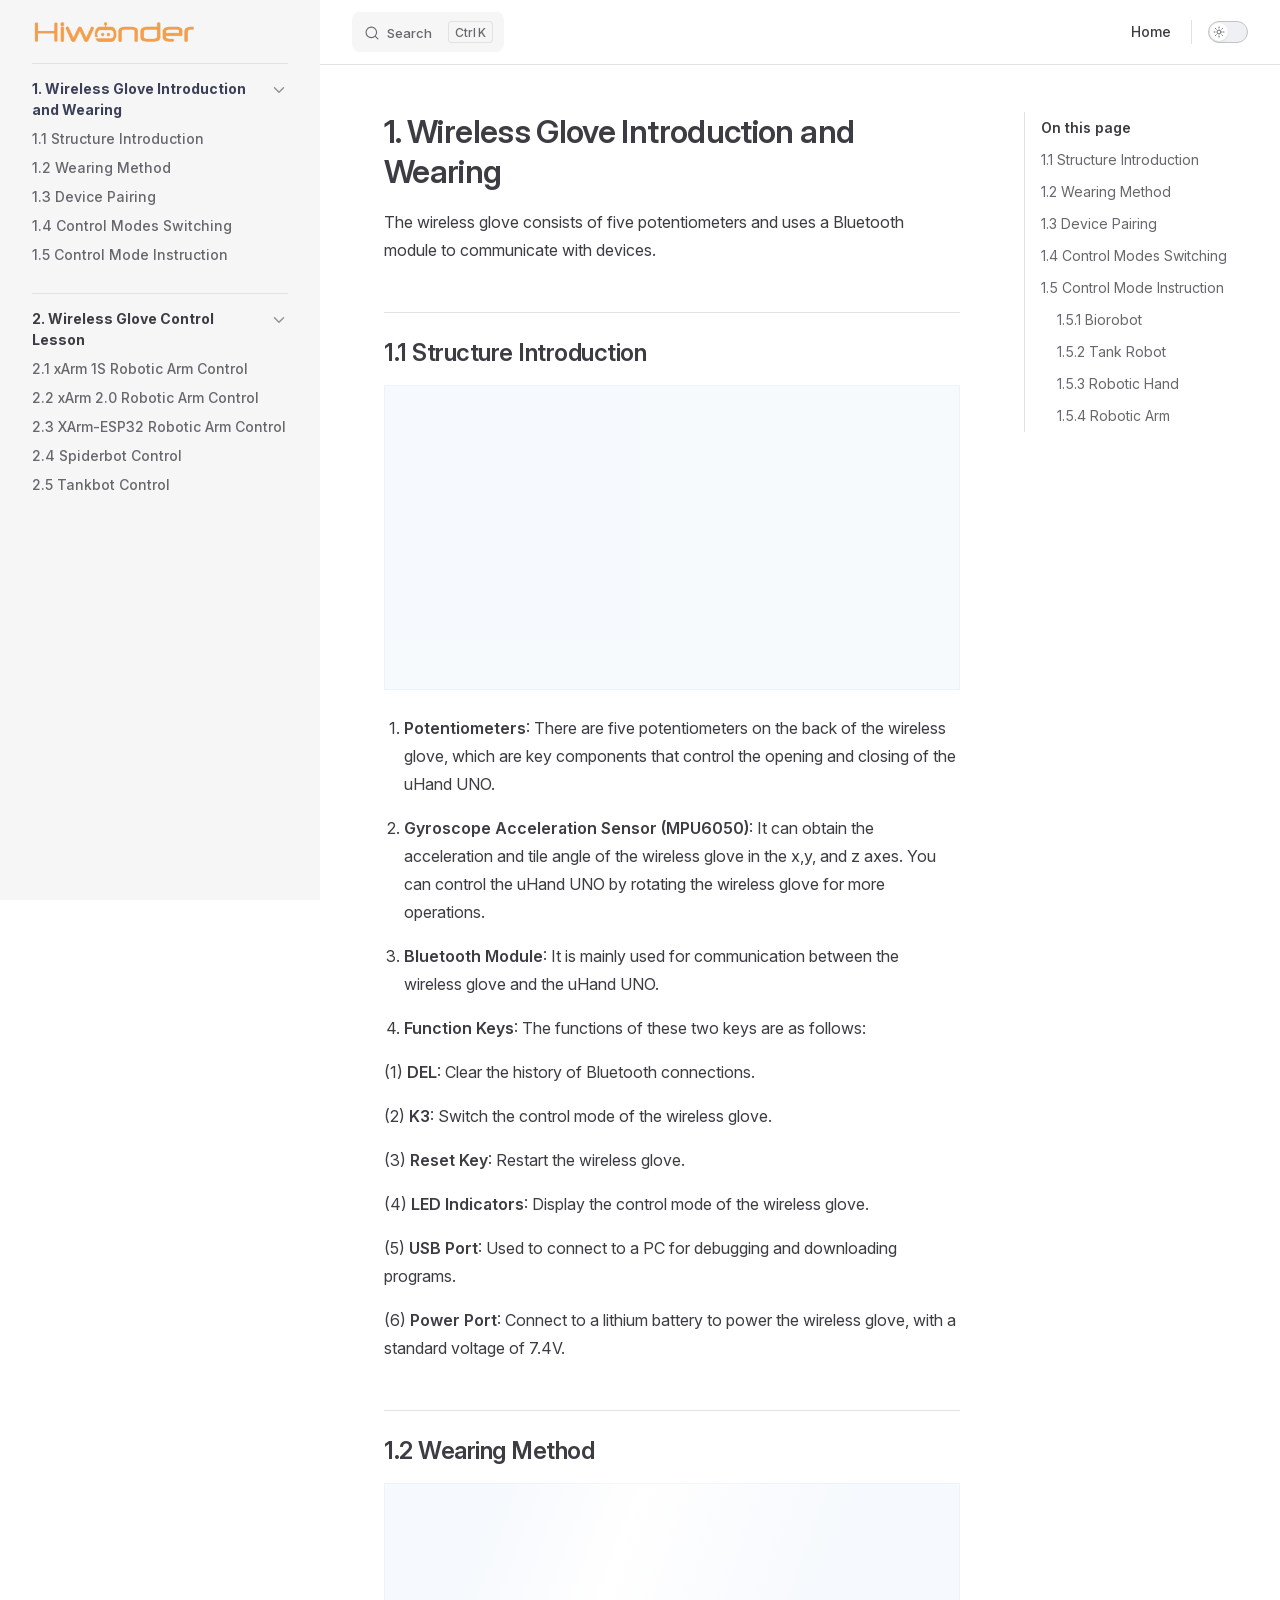
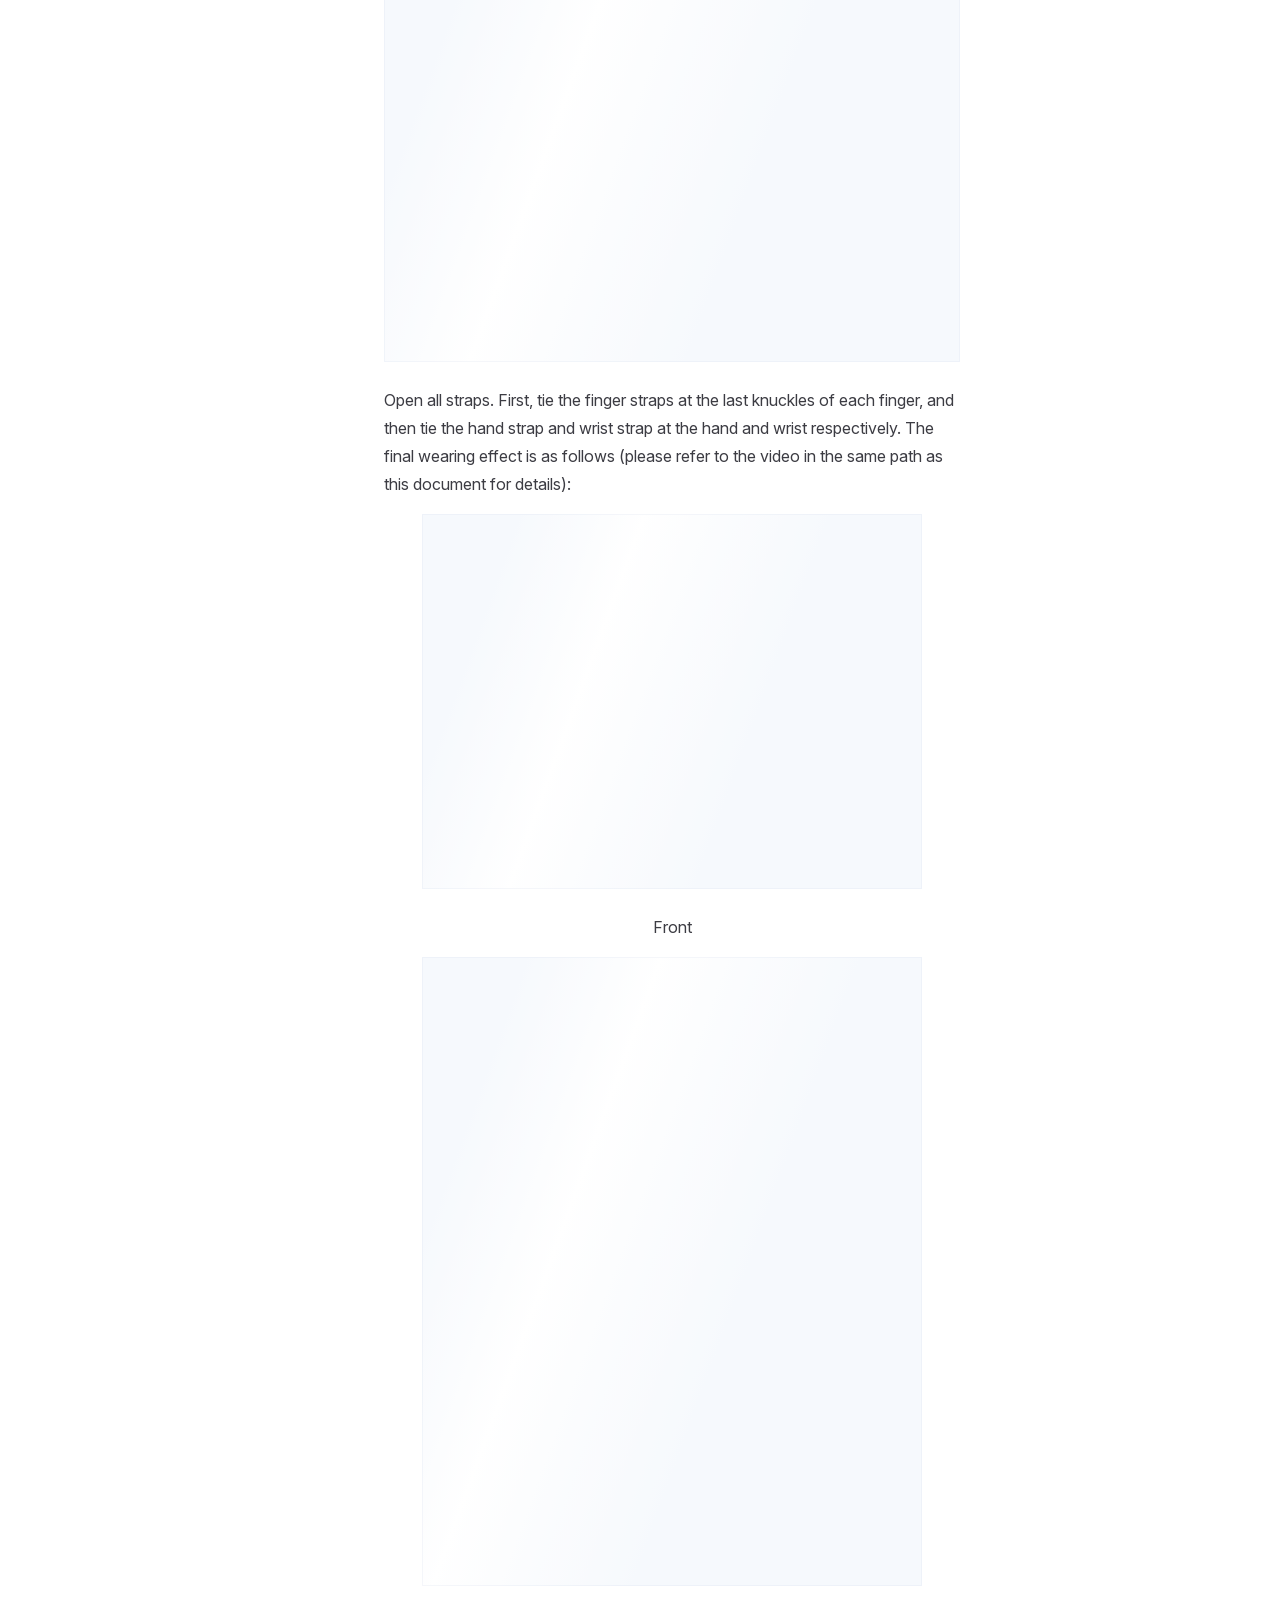
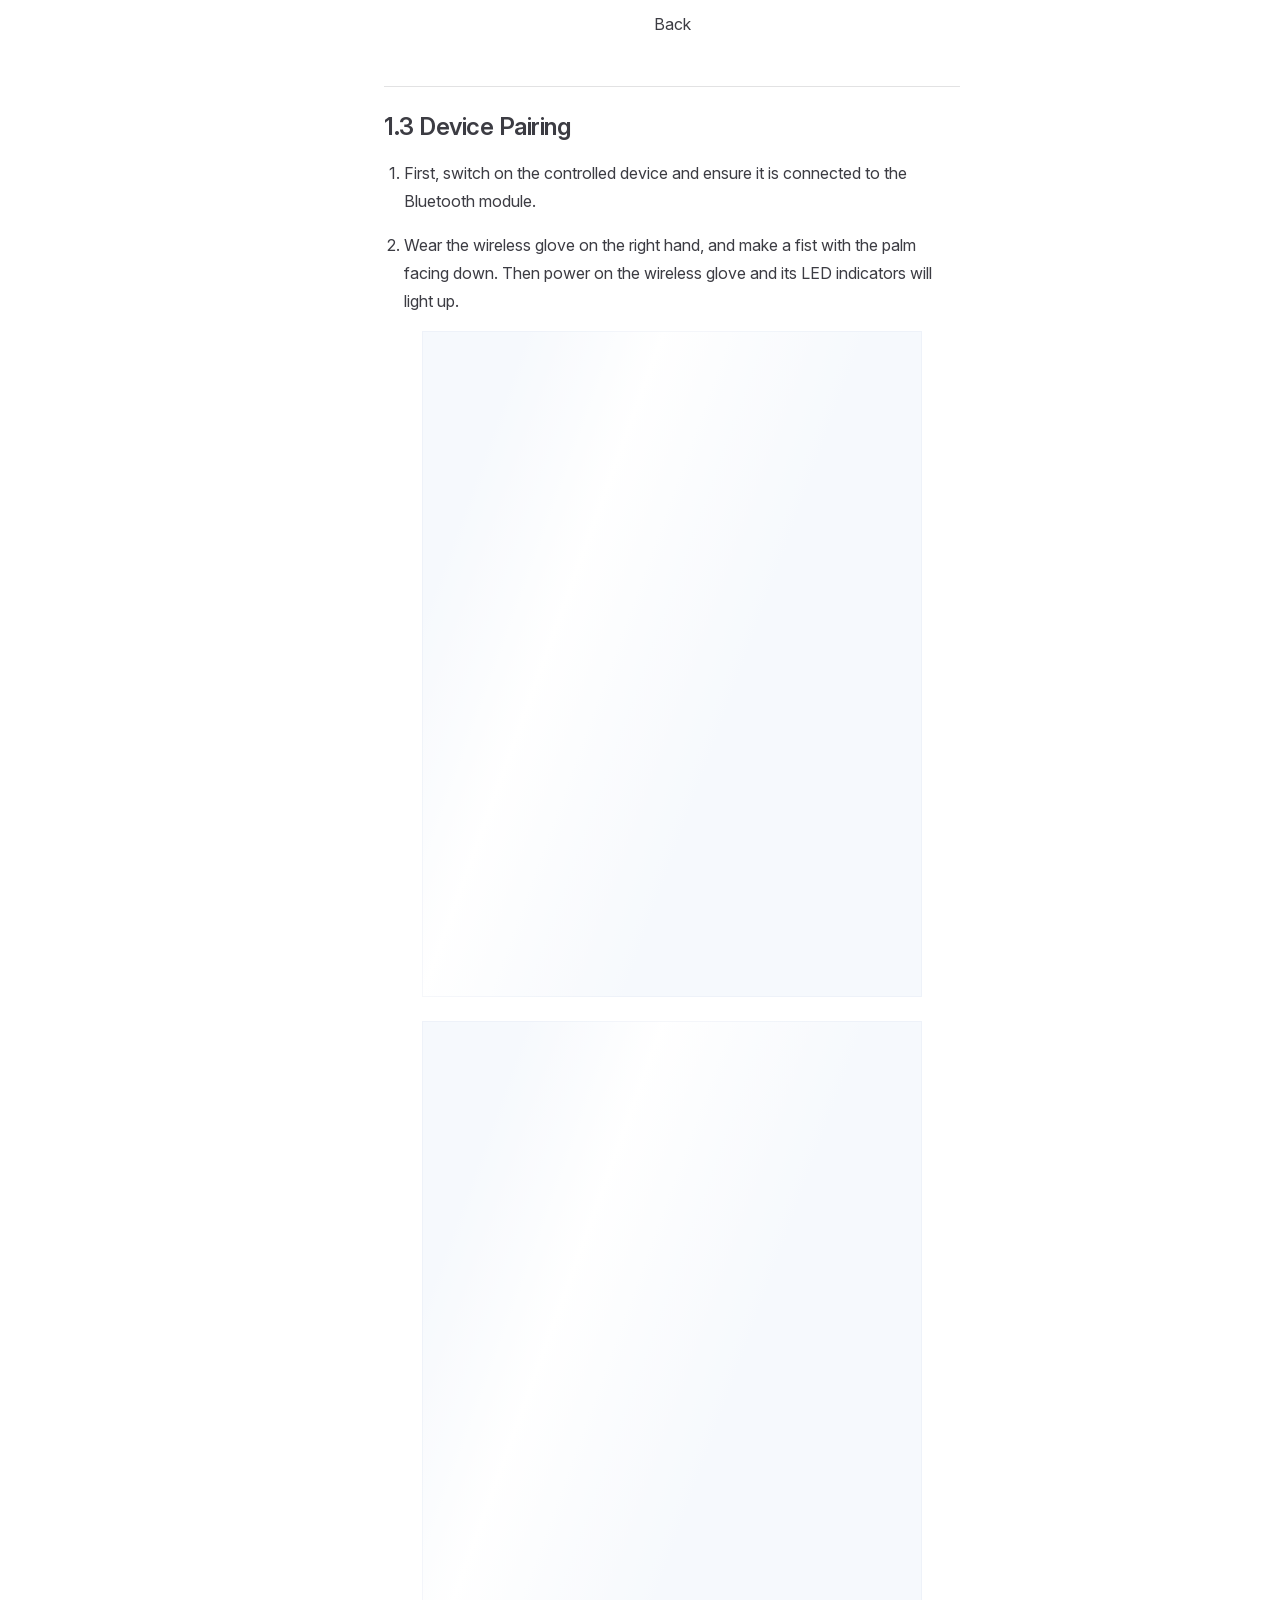
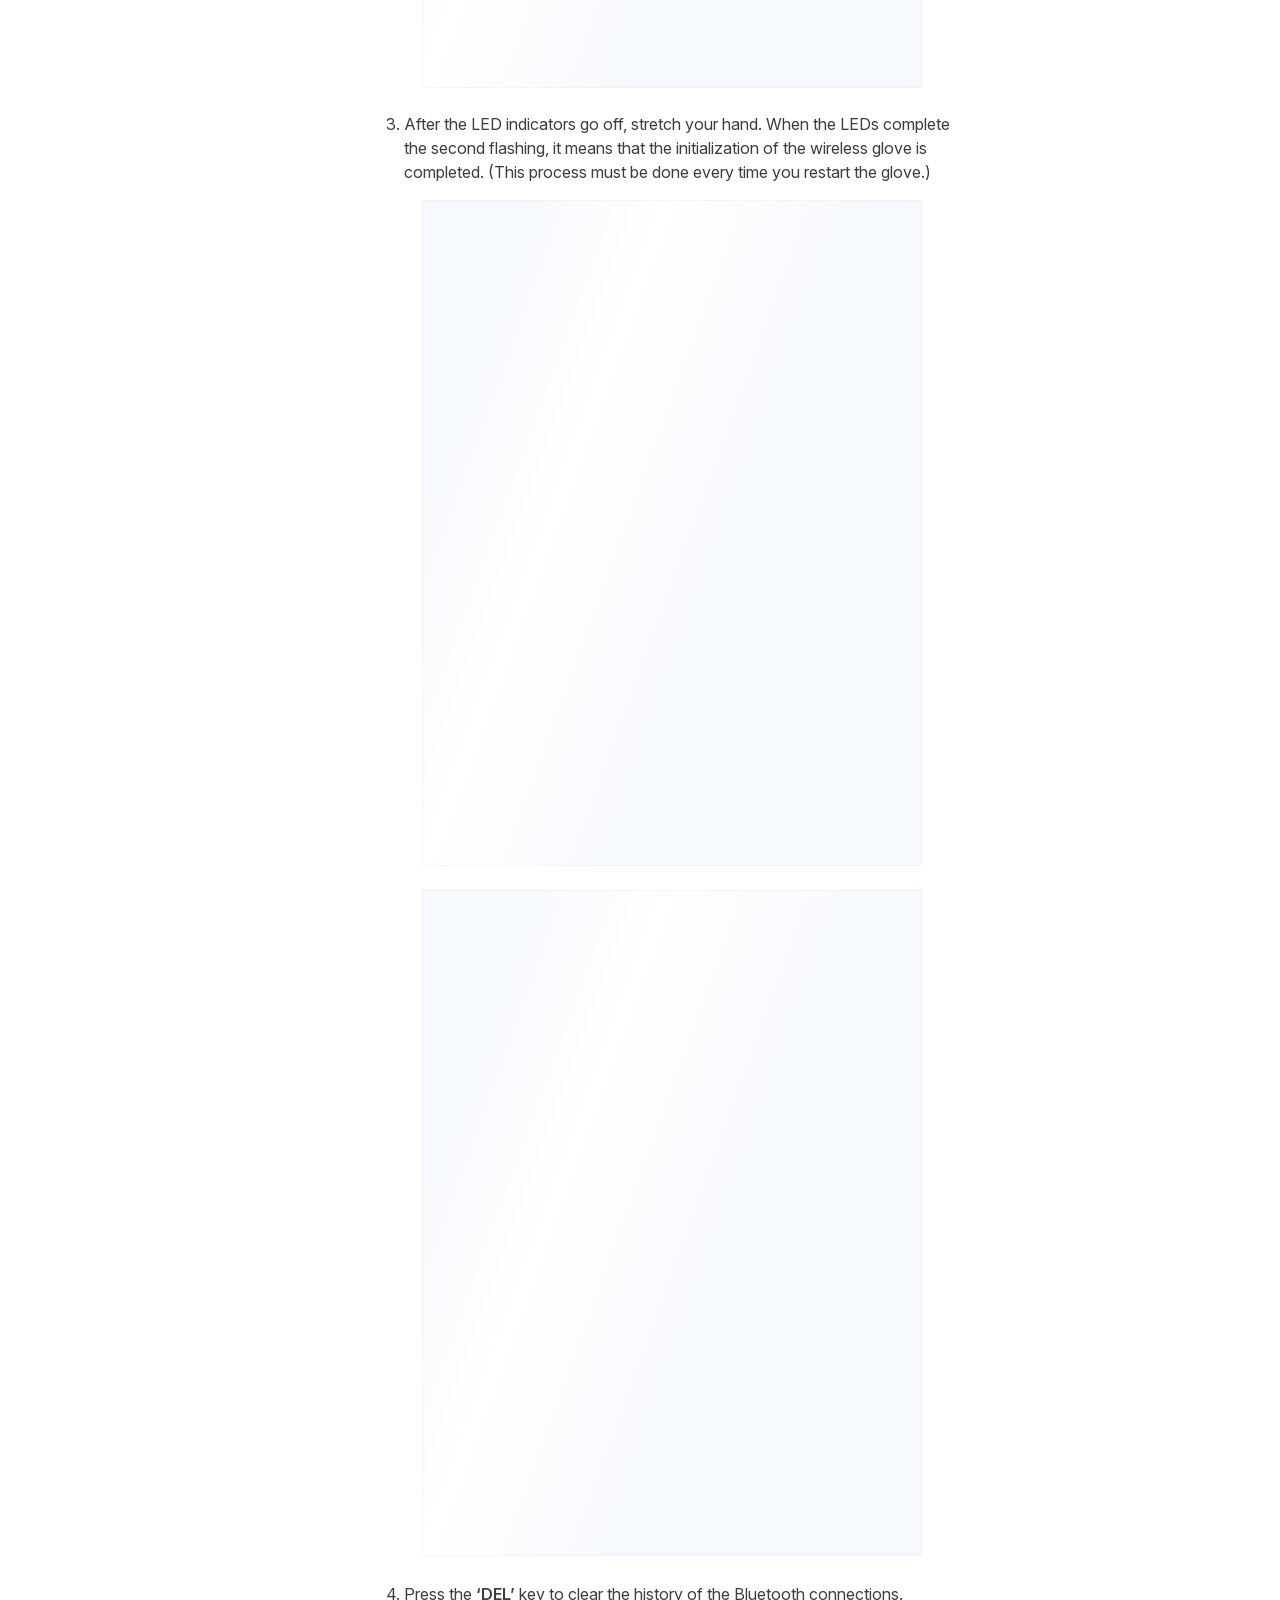
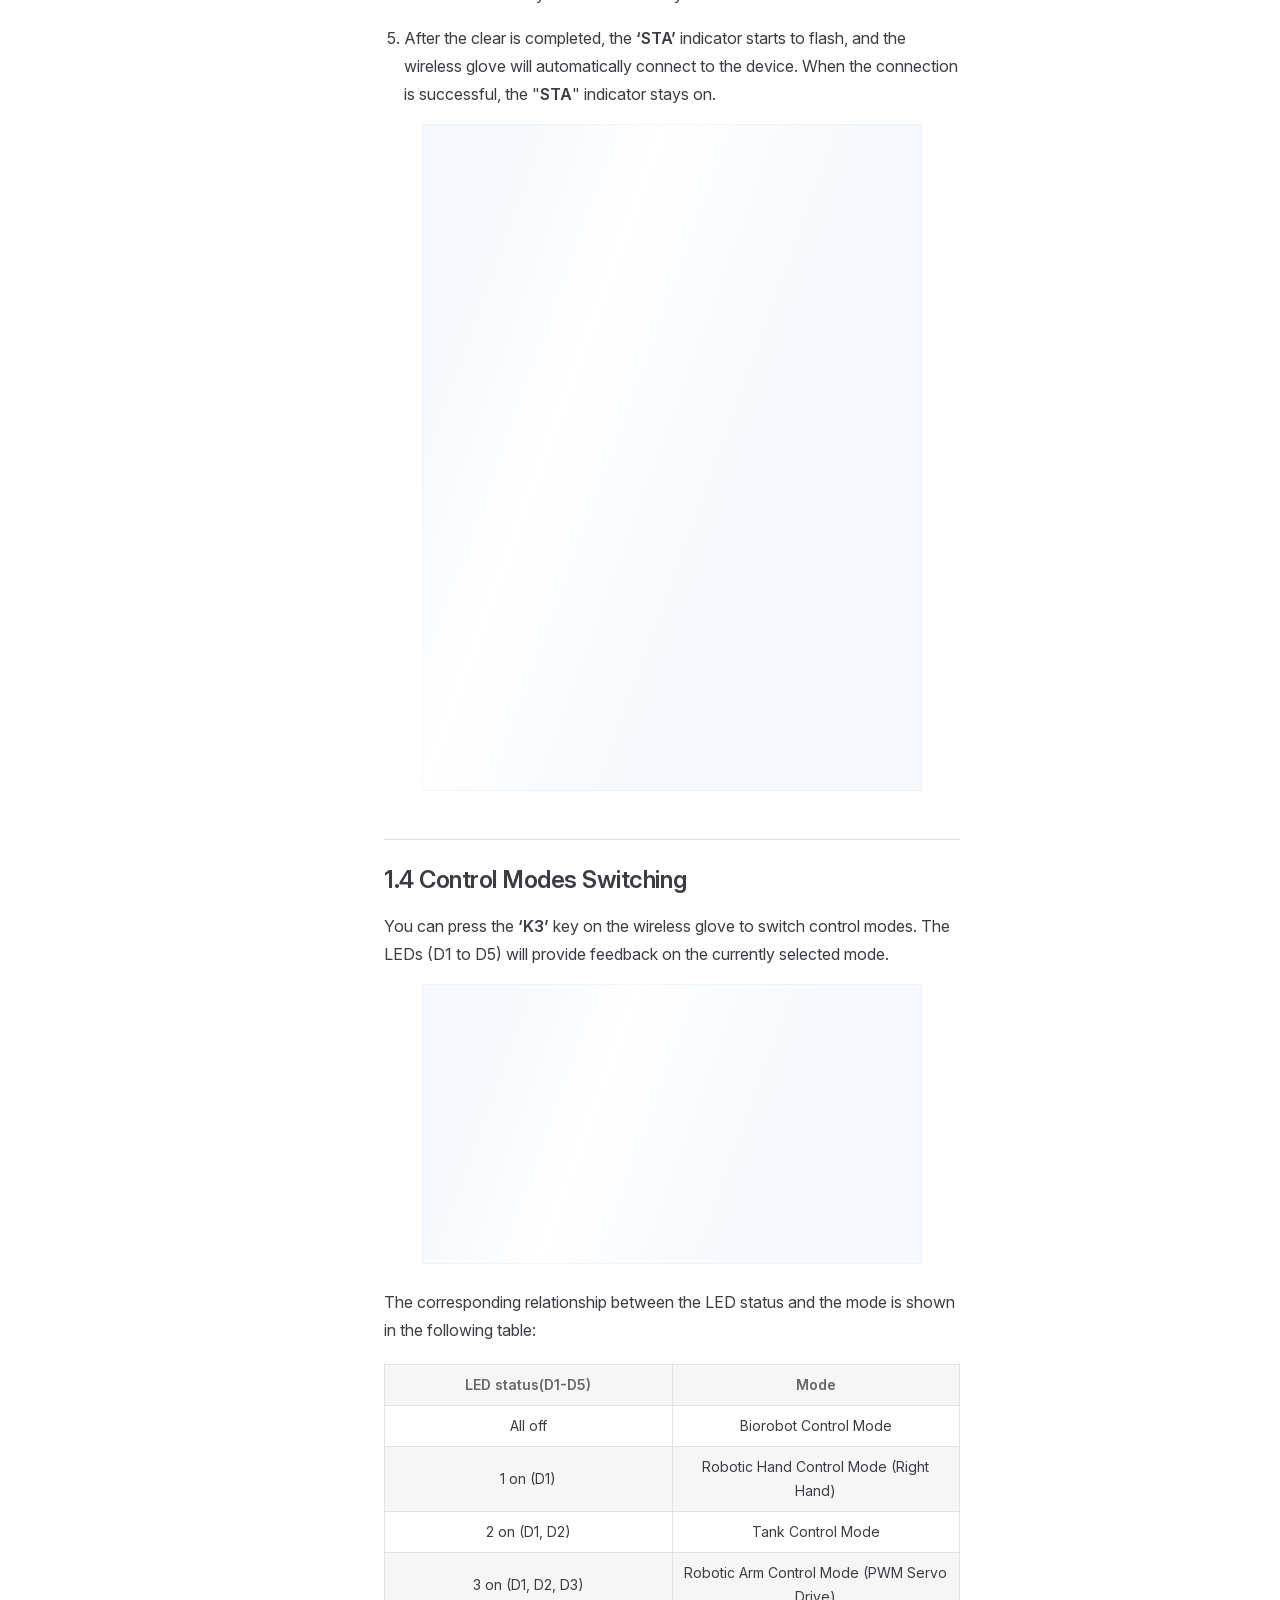
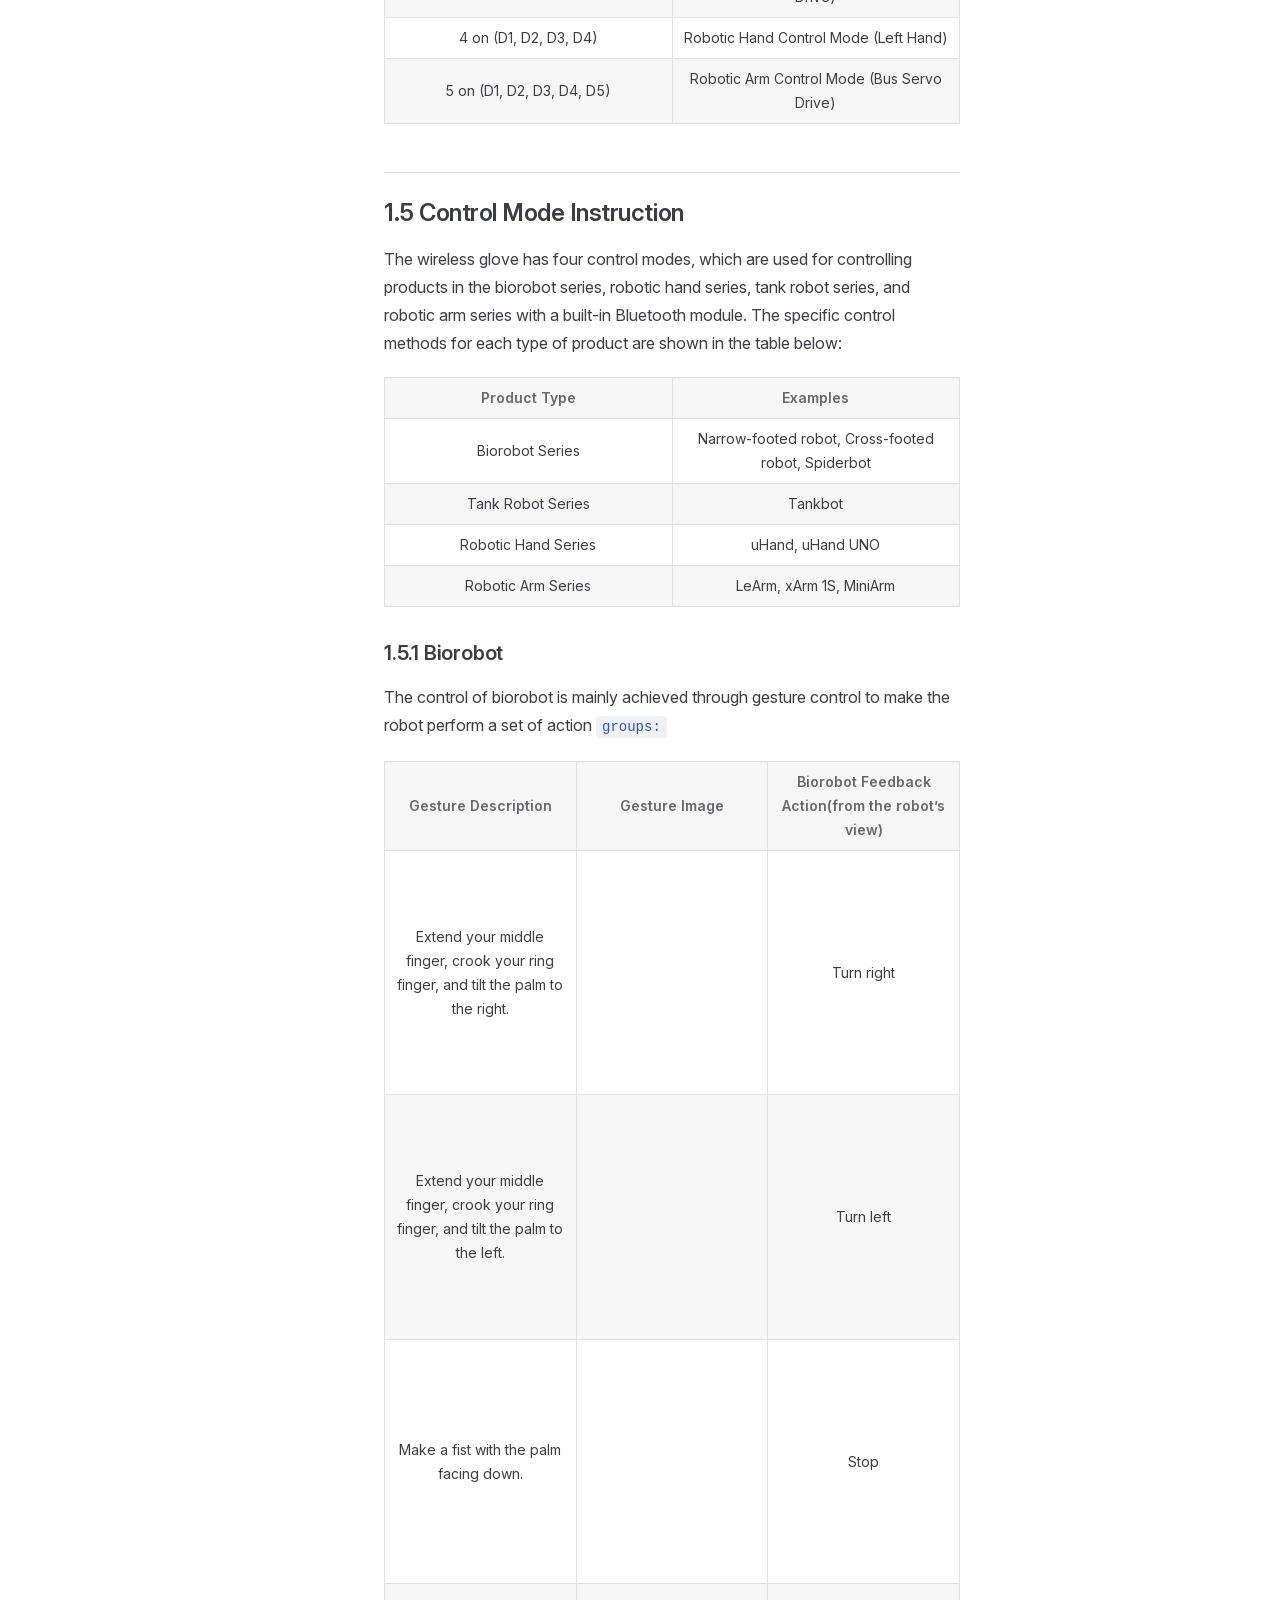
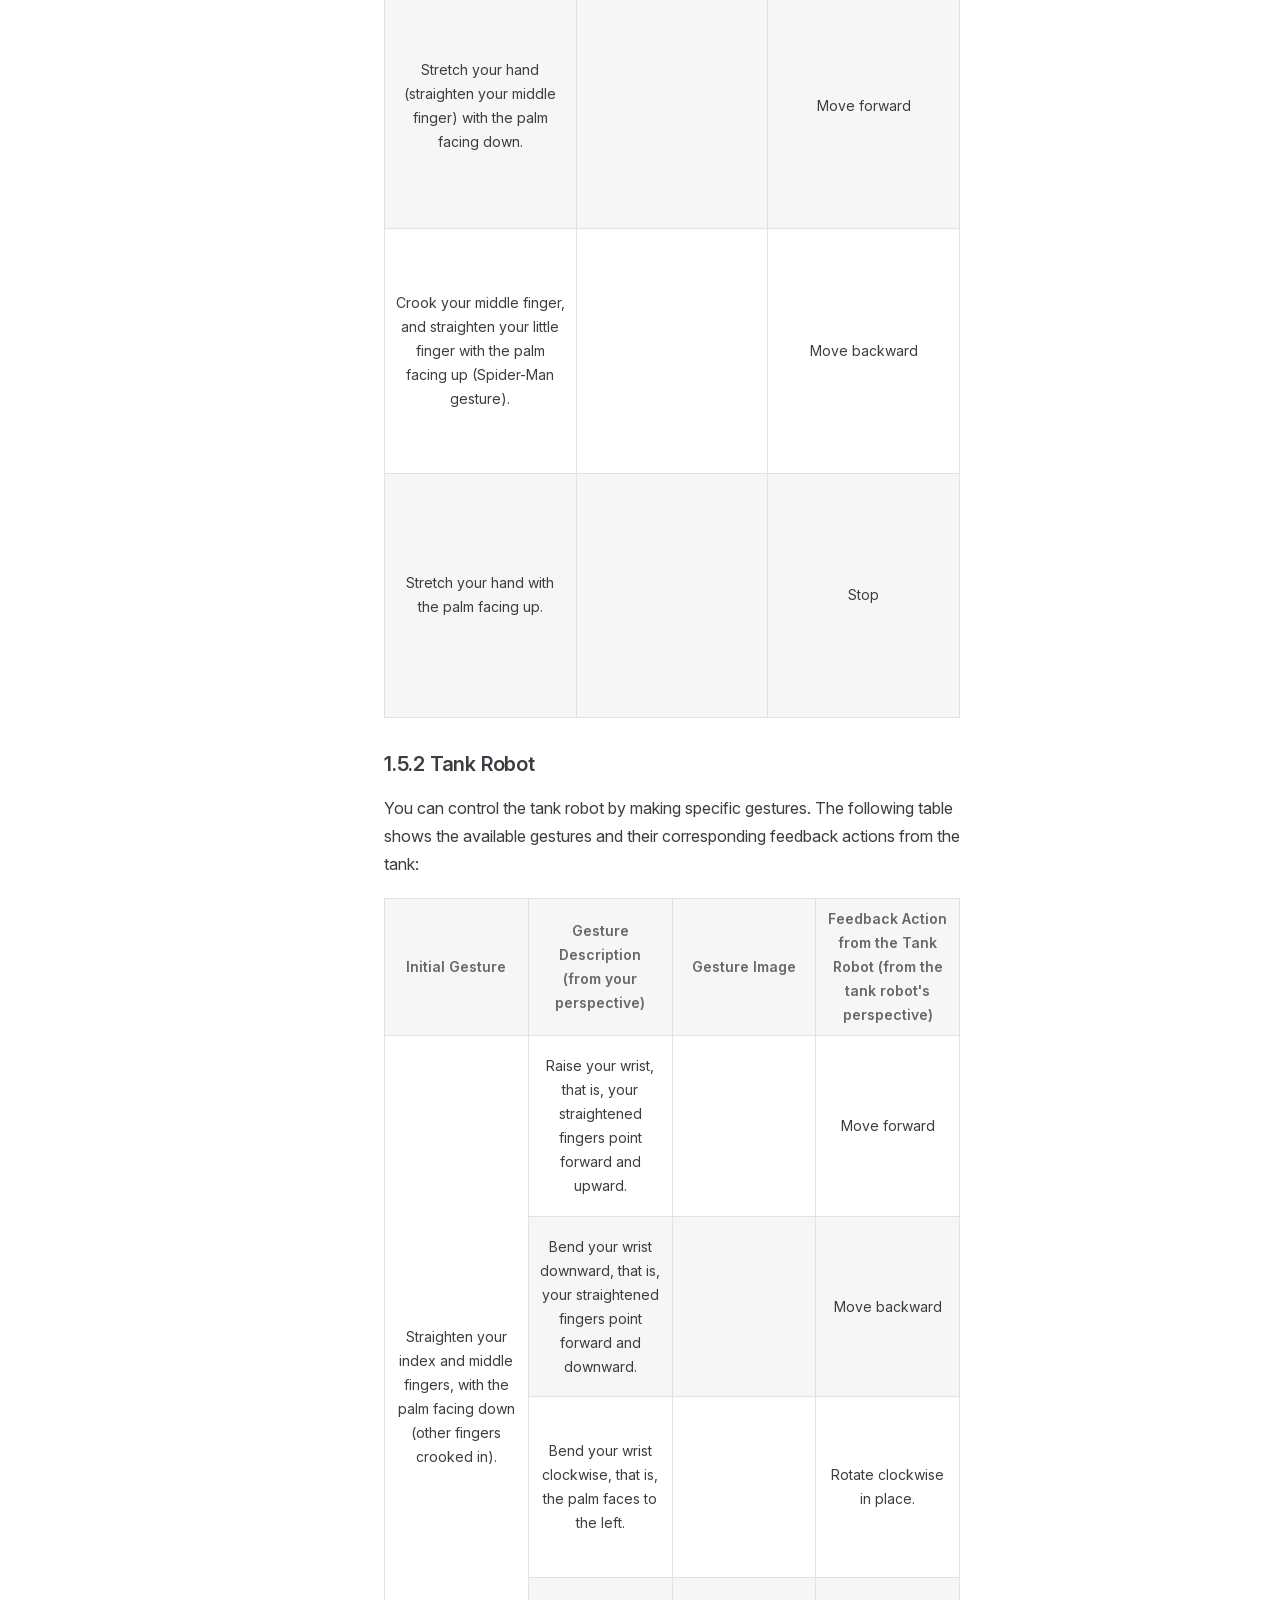
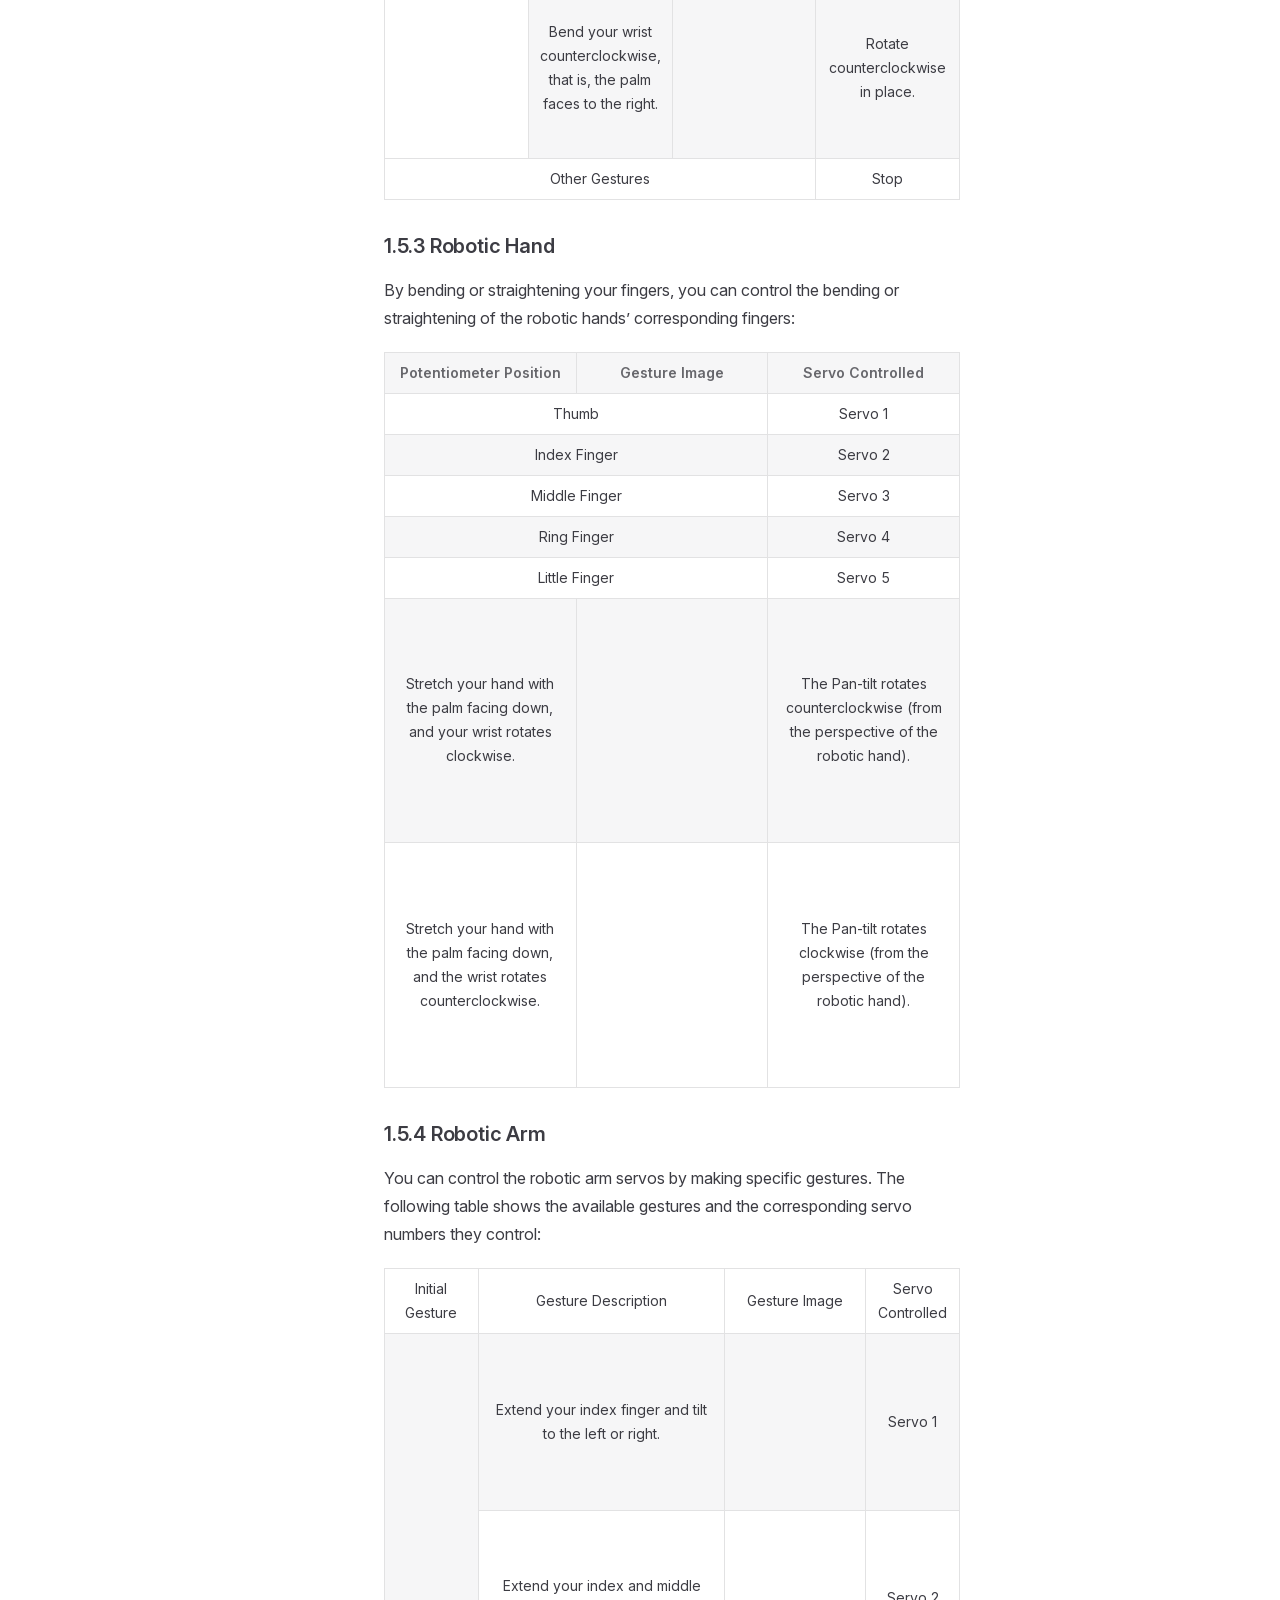
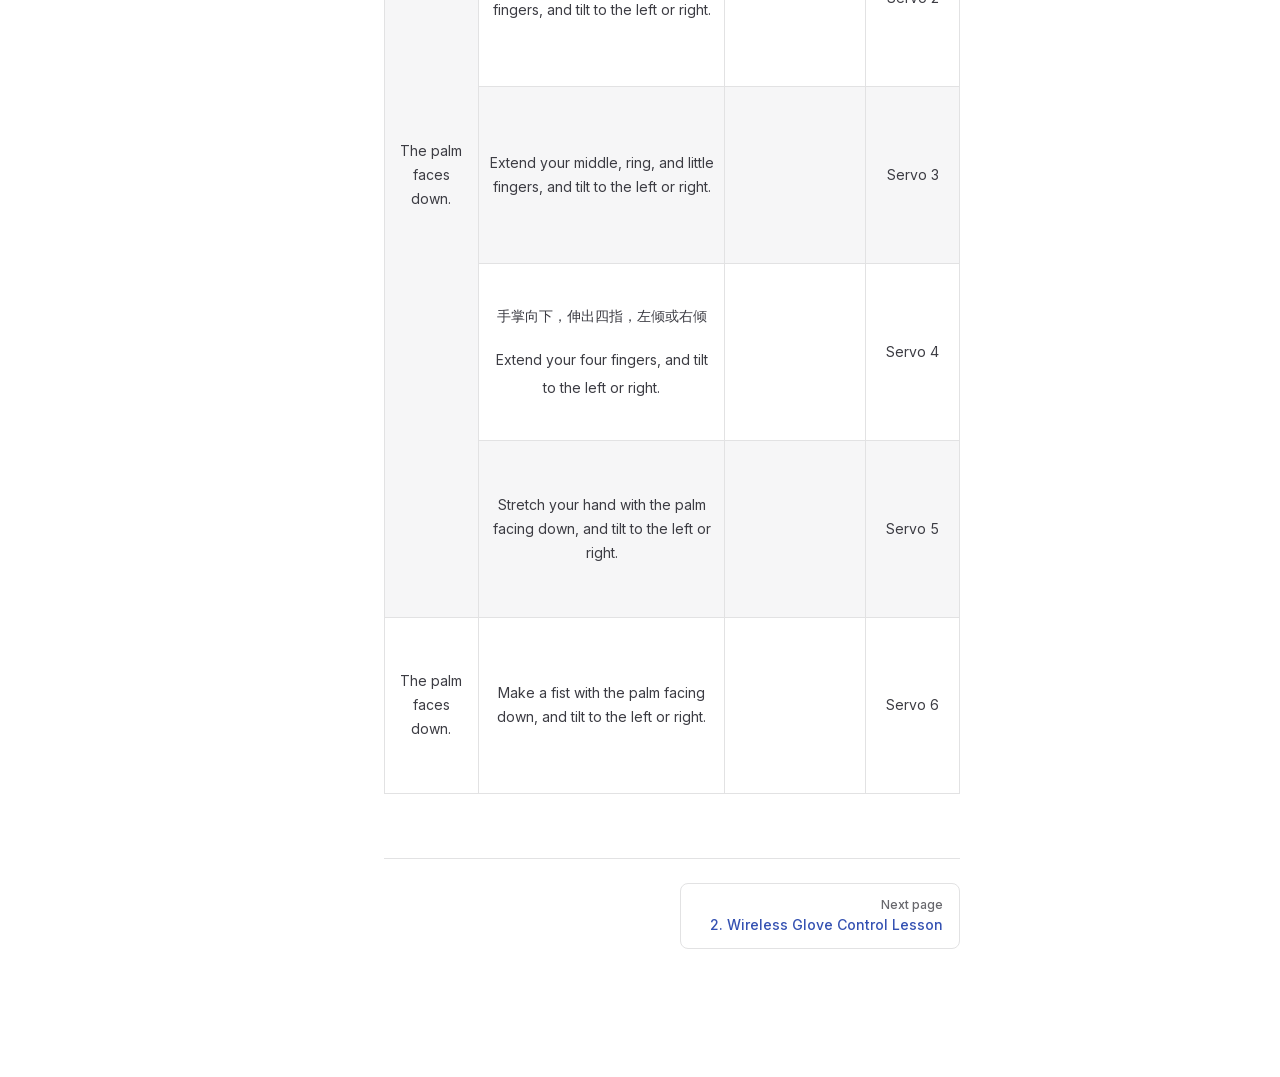
==== projects/WirelessGlove/en/latest/index.html @ b4ebb687 "内容修改" ====
<!DOCTYPE html>
<html lang="en-US" dir="ltr">
  <head>
    <meta charset="utf-8">
    <meta name="viewport" content="width=device-width,initial-scale=1">
    <title>WirelessGlove Documentation</title>
    <meta name="description" content="WirelessGlove documentation">
    <meta name="generator" content="VitePress v1.6.4">
    <link rel="preload stylesheet" href="/projects/WirelessGlove/en/latest/assets/style.DI0-2XFD.css" as="style">
    <link rel="preload stylesheet" href="/projects/WirelessGlove/en/latest/vp-icons.css" as="style">
    
    <script type="module" src="/projects/WirelessGlove/en/latest/assets/app.BKoTbM9Z.js"></script>
    <link rel="preload" href="/projects/WirelessGlove/en/latest/assets/inter-roman-latin.Di8DUHzh.woff2" as="font" type="font/woff2" crossorigin="">
    <link rel="modulepreload" href="/projects/WirelessGlove/en/latest/assets/chunks/theme.B9hN5Gmj.js">
    <link rel="modulepreload" href="/projects/WirelessGlove/en/latest/assets/chunks/framework.CzXlmEQi.js">
    <link rel="modulepreload" href="/projects/WirelessGlove/en/latest/assets/index.md.OhOAiiBm.lean.js">
    <link rel="icon" href="/projects/WirelessGlove/en/latest/favicon.ico">
    <script id="check-dark-mode">(()=>{const e=localStorage.getItem("vitepress-theme-appearance")||"auto",a=window.matchMedia("(prefers-color-scheme: dark)").matches;(!e||e==="auto"?a:e==="dark")&&document.documentElement.classList.add("dark")})();</script>
    <script id="check-mac-os">document.documentElement.classList.toggle("mac",/Mac|iPhone|iPod|iPad/i.test(navigator.platform));</script>
  </head>
  <body>
    <div id="app"><!--[--><div class="page-redirect" style="text-align:center;padding:100px 20px;"><p>Redirecting to content page...</p><p><a href="/projects/WirelessGlove/en/latest/docs/1.Wireless_Glove_Introduction_and_Wearing.html" target="_self">If you are not redirected automatically, click here</a></p></div><!--[--><!----><!--]--><!----><!--]--></div>
    <script>window.__VP_HASH_MAP__=JSON.parse("{\"docs_1.wireless_glove_introduction_and_wearing.md\":\"0D43NbgP\",\"docs_2.wireless_glove_control_lesson.md\":\"D2g0LkY9\",\"docs_index.md\":\"DPBUoks2\",\"index.md\":\"OhOAiiBm\"}");window.__VP_SITE_DATA__=JSON.parse("{\"lang\":\"en-US\",\"dir\":\"ltr\",\"title\":\"WirelessGlove Documentation\",\"description\":\"WirelessGlove documentation\",\"base\":\"/projects/WirelessGlove/en/latest/\",\"head\":[],\"router\":{\"prefetchLinks\":true},\"appearance\":true,\"themeConfig\":{\"siteTitle\":false,\"logo\":\"/e-logo.webp\",\"outline\":[2,3],\"search\":{\"provider\":\"local\",\"options\":{\"translations\":{\"button\":{\"buttonText\":\"Search\",\"buttonAriaLabel\":\"Search\"},\"modal\":{\"searchBox\":{\"resetButtonTitle\":\"Clear search query\",\"resetButtonAriaLabel\":\"Clear search query\",\"cancelButtonText\":\"Cancel\",\"cancelButtonAriaLabel\":\"Cancel\"},\"startScreen\":{\"recentSearchTitle\":\"Recent Searches\",\"noRecentSearchText\":\"No recent searches\",\"suggestedQueryTitle\":\"Suggested Queries\"},\"noResultsScreen\":{\"noResultsText\":\"No results found for\",\"suggestedQueryText\":\"You can try searching for\",\"reportMissingResultsText\":\"Have any queries?\",\"reportMissingResultsLinkText\":\"Report here\"},\"footer\":{\"selectText\":\"to select\",\"navigateText\":\"to navigate\",\"closeText\":\"to close\"}}}}},\"nav\":[{\"text\":\"Home\",\"link\":\"https://www.hiwonder.net/\",\"target\":\"_self\"}],\"sidebar\":[{\"text\":\"1. Wireless Glove Introduction and Wearing\",\"link\":\"/docs/1.Wireless_Glove_Introduction_and_Wearing.html\",\"collapsed\":false,\"items\":[{\"text\":\"1.1 Structure Introduction\",\"link\":\"/docs/1.Wireless_Glove_Introduction_and_Wearing.html#_1-1-structure-introduction\"},{\"text\":\"1.2 Wearing Method\",\"link\":\"/docs/1.Wireless_Glove_Introduction_and_Wearing.html#_1-2-wearing-method\"},{\"text\":\"1.3 Device Pairing\",\"link\":\"/docs/1.Wireless_Glove_Introduction_and_Wearing.html#_1-3-device-pairing\"},{\"text\":\"1.4 Control Modes Switching\",\"link\":\"/docs/1.Wireless_Glove_Introduction_and_Wearing.html#_1-4-control-modes-switching\"},{\"text\":\"1.5 Control Mode Instruction\",\"link\":\"/docs/1.Wireless_Glove_Introduction_and_Wearing.html#_1-5-control-mode-instruction\"}]},{\"text\":\"2. Wireless Glove Control Lesson\",\"link\":\"/docs/2.Wireless_Glove_Control_Lesson.html\",\"collapsed\":false,\"items\":[{\"text\":\"2.1 xArm 1S Robotic Arm Control\",\"link\":\"/docs/2.Wireless_Glove_Control_Lesson.html#_2-1-xarm-1s-robotic-arm-control\"},{\"text\":\"2.2 xArm 2.0 Robotic Arm Control\",\"link\":\"/docs/2.Wireless_Glove_Control_Lesson.html#_2-2-xarm-2-0-robotic-arm-control\"},{\"text\":\"2.3 XArm-ESP32 Robotic Arm Control\",\"link\":\"/docs/2.Wireless_Glove_Control_Lesson.html#_2-3-xarm-esp32-robotic-arm-control\"},{\"text\":\"2.4 Spiderbot Control\",\"link\":\"/docs/2.Wireless_Glove_Control_Lesson.html#_2-4-spiderbot-control\"},{\"text\":\"2.5 Tankbot Control\",\"link\":\"/docs/2.Wireless_Glove_Control_Lesson.html#_2-5-tankbot-control\"}]}]},\"locales\":{},\"scrollOffset\":134,\"cleanUrls\":false}");</script>
    
  </body>
</html>
---- projects/WirelessGlove/en/latest/assets/style.DI0-2XFD.css ----
@font-face{font-family:Inter;font-style:normal;font-weight:100 900;font-display:swap;src:url(/projects/WirelessGlove/en/latest/assets/inter-roman-cyrillic-ext.BBPuwvHQ.woff2) format("woff2");unicode-range:U+0460-052F,U+1C80-1C88,U+20B4,U+2DE0-2DFF,U+A640-A69F,U+FE2E-FE2F}@font-face{font-family:Inter;font-style:normal;font-weight:100 900;font-display:swap;src:url(/projects/WirelessGlove/en/latest/assets/inter-roman-cyrillic.C5lxZ8CY.woff2) format("woff2");unicode-range:U+0301,U+0400-045F,U+0490-0491,U+04B0-04B1,U+2116}@font-face{font-family:Inter;font-style:normal;font-weight:100 900;font-display:swap;src:url(/projects/WirelessGlove/en/latest/assets/inter-roman-greek-ext.CqjqNYQ-.woff2) format("woff2");unicode-range:U+1F00-1FFF}@font-face{font-family:Inter;font-style:normal;font-weight:100 900;font-display:swap;src:url(/projects/WirelessGlove/en/latest/assets/inter-roman-greek.BBVDIX6e.woff2) format("woff2");unicode-range:U+0370-0377,U+037A-037F,U+0384-038A,U+038C,U+038E-03A1,U+03A3-03FF}@font-face{font-family:Inter;font-style:normal;font-weight:100 900;font-display:swap;src:url(/projects/WirelessGlove/en/latest/assets/inter-roman-vietnamese.BjW4sHH5.woff2) format("woff2");unicode-range:U+0102-0103,U+0110-0111,U+0128-0129,U+0168-0169,U+01A0-01A1,U+01AF-01B0,U+0300-0301,U+0303-0304,U+0308-0309,U+0323,U+0329,U+1EA0-1EF9,U+20AB}@font-face{font-family:Inter;font-style:normal;font-weight:100 900;font-display:swap;src:url(/projects/WirelessGlove/en/latest/assets/inter-roman-latin-ext.4ZJIpNVo.woff2) format("woff2");unicode-range:U+0100-02AF,U+0304,U+0308,U+0329,U+1E00-1E9F,U+1EF2-1EFF,U+2020,U+20A0-20AB,U+20AD-20C0,U+2113,U+2C60-2C7F,U+A720-A7FF}@font-face{font-family:Inter;font-style:normal;font-weight:100 900;font-display:swap;src:url(/projects/WirelessGlove/en/latest/assets/inter-roman-latin.Di8DUHzh.woff2) format("woff2");unicode-range:U+0000-00FF,U+0131,U+0152-0153,U+02BB-02BC,U+02C6,U+02DA,U+02DC,U+0304,U+0308,U+0329,U+2000-206F,U+2074,U+20AC,U+2122,U+2191,U+2193,U+2212,U+2215,U+FEFF,U+FFFD}@font-face{font-family:Inter;font-style:italic;font-weight:100 900;font-display:swap;src:url(/projects/WirelessGlove/en/latest/assets/inter-italic-cyrillic-ext.r48I6akx.woff2) format("woff2");unicode-range:U+0460-052F,U+1C80-1C88,U+20B4,U+2DE0-2DFF,U+A640-A69F,U+FE2E-FE2F}@font-face{font-family:Inter;font-style:italic;font-weight:100 900;font-display:swap;src:url(/projects/WirelessGlove/en/latest/assets/inter-italic-cyrillic.By2_1cv3.woff2) format("woff2");unicode-range:U+0301,U+0400-045F,U+0490-0491,U+04B0-04B1,U+2116}@font-face{font-family:Inter;font-style:italic;font-weight:100 900;font-display:swap;src:url(/projects/WirelessGlove/en/latest/assets/inter-italic-greek-ext.1u6EdAuj.woff2) format("woff2");unicode-range:U+1F00-1FFF}@font-face{font-family:Inter;font-style:italic;font-weight:100 900;font-display:swap;src:url(/projects/WirelessGlove/en/latest/assets/inter-italic-greek.DJ8dCoTZ.woff2) format("woff2");unicode-range:U+0370-0377,U+037A-037F,U+0384-038A,U+038C,U+038E-03A1,U+03A3-03FF}@font-face{font-family:Inter;font-style:italic;font-weight:100 900;font-display:swap;src:url(/projects/WirelessGlove/en/latest/assets/inter-italic-vietnamese.BSbpV94h.woff2) format("woff2");unicode-range:U+0102-0103,U+0110-0111,U+0128-0129,U+0168-0169,U+01A0-01A1,U+01AF-01B0,U+0300-0301,U+0303-0304,U+0308-0309,U+0323,U+0329,U+1EA0-1EF9,U+20AB}@font-face{font-family:Inter;font-style:italic;font-weight:100 900;font-display:swap;src:url(/projects/WirelessGlove/en/latest/assets/inter-italic-latin-ext.CN1xVJS-.woff2) format("woff2");unicode-range:U+0100-02AF,U+0304,U+0308,U+0329,U+1E00-1E9F,U+1EF2-1EFF,U+2020,U+20A0-20AB,U+20AD-20C0,U+2113,U+2C60-2C7F,U+A720-A7FF}@font-face{font-family:Inter;font-style:italic;font-weight:100 900;font-display:swap;src:url(/projects/WirelessGlove/en/latest/assets/inter-italic-latin.C2AdPX0b.woff2) format("woff2");unicode-range:U+0000-00FF,U+0131,U+0152-0153,U+02BB-02BC,U+02C6,U+02DA,U+02DC,U+0304,U+0308,U+0329,U+2000-206F,U+2074,U+20AC,U+2122,U+2191,U+2193,U+2212,U+2215,U+FEFF,U+FFFD}@font-face{font-family:Punctuation SC;font-weight:400;src:local("PingFang SC Regular"),local("Noto Sans CJK SC"),local("Microsoft YaHei");unicode-range:U+201C,U+201D,U+2018,U+2019,U+2E3A,U+2014,U+2013,U+2026,U+00B7,U+007E,U+002F}@font-face{font-family:Punctuation SC;font-weight:500;src:local("PingFang SC Medium"),local("Noto Sans CJK SC"),local("Microsoft YaHei");unicode-range:U+201C,U+201D,U+2018,U+2019,U+2E3A,U+2014,U+2013,U+2026,U+00B7,U+007E,U+002F}@font-face{font-family:Punctuation SC;font-weight:600;src:local("PingFang SC Semibold"),local("Noto Sans CJK SC Bold"),local("Microsoft YaHei Bold");unicode-range:U+201C,U+201D,U+2018,U+2019,U+2E3A,U+2014,U+2013,U+2026,U+00B7,U+007E,U+002F}@font-face{font-family:Punctuation SC;font-weight:700;src:local("PingFang SC Semibold"),local("Noto Sans CJK SC Bold"),local("Microsoft YaHei Bold");unicode-range:U+201C,U+201D,U+2018,U+2019,U+2E3A,U+2014,U+2013,U+2026,U+00B7,U+007E,U+002F}:root{--vp-c-white: #ffffff;--vp-c-black: #000000;--vp-c-neutral: var(--vp-c-black);--vp-c-neutral-inverse: var(--vp-c-white)}.dark{--vp-c-neutral: var(--vp-c-white);--vp-c-neutral-inverse: var(--vp-c-black)}:root{--vp-c-gray-1: #dddde3;--vp-c-gray-2: #e4e4e9;--vp-c-gray-3: #ebebef;--vp-c-gray-soft: rgba(142, 150, 170, .14);--vp-c-indigo-1: #3451b2;--vp-c-indigo-2: #3a5ccc;--vp-c-indigo-3: #5672cd;--vp-c-indigo-soft: rgba(100, 108, 255, .14);--vp-c-purple-1: #6f42c1;--vp-c-purple-2: #7e4cc9;--vp-c-purple-3: #8e5cd9;--vp-c-purple-soft: rgba(159, 122, 234, .14);--vp-c-green-1: #18794e;--vp-c-green-2: #299764;--vp-c-green-3: #30a46c;--vp-c-green-soft: rgba(16, 185, 129, .14);--vp-c-yellow-1: #915930;--vp-c-yellow-2: #946300;--vp-c-yellow-3: #9f6a00;--vp-c-yellow-soft: rgba(234, 179, 8, .14);--vp-c-red-1: #b8272c;--vp-c-red-2: #d5393e;--vp-c-red-3: #e0575b;--vp-c-red-soft: rgba(244, 63, 94, .14);--vp-c-sponsor: #db2777}.dark{--vp-c-gray-1: #515c67;--vp-c-gray-2: #414853;--vp-c-gray-3: #32363f;--vp-c-gray-soft: rgba(101, 117, 133, .16);--vp-c-indigo-1: #a8b1ff;--vp-c-indigo-2: #5c73e7;--vp-c-indigo-3: #3e63dd;--vp-c-indigo-soft: rgba(100, 108, 255, .16);--vp-c-purple-1: #c8abfa;--vp-c-purple-2: #a879e6;--vp-c-purple-3: #8e5cd9;--vp-c-purple-soft: rgba(159, 122, 234, .16);--vp-c-green-1: #3dd68c;--vp-c-green-2: #30a46c;--vp-c-green-3: #298459;--vp-c-green-soft: rgba(16, 185, 129, .16);--vp-c-yellow-1: #f9b44e;--vp-c-yellow-2: #da8b17;--vp-c-yellow-3: #a46a0a;--vp-c-yellow-soft: rgba(234, 179, 8, .16);--vp-c-red-1: #f66f81;--vp-c-red-2: #f14158;--vp-c-red-3: #b62a3c;--vp-c-red-soft: rgba(244, 63, 94, .16)}:root{--vp-c-bg: #ffffff;--vp-c-bg-alt: #f6f6f7;--vp-c-bg-elv: #ffffff;--vp-c-bg-soft: #f6f6f7}.dark{--vp-c-bg: #1b1b1f;--vp-c-bg-alt: #161618;--vp-c-bg-elv: #202127;--vp-c-bg-soft: #202127}:root{--vp-c-border: #c2c2c4;--vp-c-divider: #e2e2e3;--vp-c-gutter: #e2e2e3}.dark{--vp-c-border: #3c3f44;--vp-c-divider: #2e2e32;--vp-c-gutter: #000000}:root{--vp-c-text-1: #3c3c43;--vp-c-text-2: #67676c;--vp-c-text-3: #929295}.dark{--vp-c-text-1: #dfdfd6;--vp-c-text-2: #98989f;--vp-c-text-3: #6a6a71}:root{--vp-c-default-1: var(--vp-c-gray-1);--vp-c-default-2: var(--vp-c-gray-2);--vp-c-default-3: var(--vp-c-gray-3);--vp-c-default-soft: var(--vp-c-gray-soft);--vp-c-brand-1: var(--vp-c-indigo-1);--vp-c-brand-2: var(--vp-c-indigo-2);--vp-c-brand-3: var(--vp-c-indigo-3);--vp-c-brand-soft: var(--vp-c-indigo-soft);--vp-c-brand: var(--vp-c-brand-1);--vp-c-tip-1: var(--vp-c-brand-1);--vp-c-tip-2: var(--vp-c-brand-2);--vp-c-tip-3: var(--vp-c-brand-3);--vp-c-tip-soft: var(--vp-c-brand-soft);--vp-c-note-1: var(--vp-c-brand-1);--vp-c-note-2: var(--vp-c-brand-2);--vp-c-note-3: var(--vp-c-brand-3);--vp-c-note-soft: var(--vp-c-brand-soft);--vp-c-success-1: var(--vp-c-green-1);--vp-c-success-2: var(--vp-c-green-2);--vp-c-success-3: var(--vp-c-green-3);--vp-c-success-soft: var(--vp-c-green-soft);--vp-c-important-1: var(--vp-c-purple-1);--vp-c-important-2: var(--vp-c-purple-2);--vp-c-important-3: var(--vp-c-purple-3);--vp-c-important-soft: var(--vp-c-purple-soft);--vp-c-warning-1: var(--vp-c-yellow-1);--vp-c-warning-2: var(--vp-c-yellow-2);--vp-c-warning-3: var(--vp-c-yellow-3);--vp-c-warning-soft: var(--vp-c-yellow-soft);--vp-c-danger-1: var(--vp-c-red-1);--vp-c-danger-2: var(--vp-c-red-2);--vp-c-danger-3: var(--vp-c-red-3);--vp-c-danger-soft: var(--vp-c-red-soft);--vp-c-caution-1: var(--vp-c-red-1);--vp-c-caution-2: var(--vp-c-red-2);--vp-c-caution-3: var(--vp-c-red-3);--vp-c-caution-soft: var(--vp-c-red-soft)}:root{--vp-font-family-base: "Inter", ui-sans-serif, system-ui, sans-serif, "Apple Color Emoji", "Segoe UI Emoji", "Segoe UI Symbol", "Noto Color Emoji";--vp-font-family-mono: ui-monospace, "Menlo", "Monaco", "Consolas", "Liberation Mono", "Courier New", monospace;font-optical-sizing:auto}:root:where(:lang(zh)){--vp-font-family-base: "Punctuation SC", "Inter", ui-sans-serif, system-ui, sans-serif, "Apple Color Emoji", "Segoe UI Emoji", "Segoe UI Symbol", "Noto Color Emoji"}:root{--vp-shadow-1: 0 1px 2px rgba(0, 0, 0, .04), 0 1px 2px rgba(0, 0, 0, .06);--vp-shadow-2: 0 3px 12px rgba(0, 0, 0, .07), 0 1px 4px rgba(0, 0, 0, .07);--vp-shadow-3: 0 12px 32px rgba(0, 0, 0, .1), 0 2px 6px rgba(0, 0, 0, .08);--vp-shadow-4: 0 14px 44px rgba(0, 0, 0, .12), 0 3px 9px rgba(0, 0, 0, .12);--vp-shadow-5: 0 18px 56px rgba(0, 0, 0, .16), 0 4px 12px rgba(0, 0, 0, .16)}:root{--vp-z-index-footer: 10;--vp-z-index-local-nav: 20;--vp-z-index-nav: 30;--vp-z-index-layout-top: 40;--vp-z-index-backdrop: 50;--vp-z-index-sidebar: 60}@media (min-width: 960px){:root{--vp-z-index-sidebar: 25}}:root{--vp-layout-max-width: 1440px}:root{--vp-header-anchor-symbol: "#"}:root{--vp-code-line-height: 1.7;--vp-code-font-size: .875em;--vp-code-color: var(--vp-c-brand-1);--vp-code-link-color: var(--vp-c-brand-1);--vp-code-link-hover-color: var(--vp-c-brand-2);--vp-code-bg: var(--vp-c-default-soft);--vp-code-block-color: var(--vp-c-text-2);--vp-code-block-bg: var(--vp-c-bg-alt);--vp-code-block-divider-color: var(--vp-c-gutter);--vp-code-lang-color: var(--vp-c-text-3);--vp-code-line-highlight-color: var(--vp-c-default-soft);--vp-code-line-number-color: var(--vp-c-text-3);--vp-code-line-diff-add-color: var(--vp-c-success-soft);--vp-code-line-diff-add-symbol-color: var(--vp-c-success-1);--vp-code-line-diff-remove-color: var(--vp-c-danger-soft);--vp-code-line-diff-remove-symbol-color: var(--vp-c-danger-1);--vp-code-line-warning-color: var(--vp-c-warning-soft);--vp-code-line-error-color: var(--vp-c-danger-soft);--vp-code-copy-code-border-color: var(--vp-c-divider);--vp-code-copy-code-bg: var(--vp-c-bg-soft);--vp-code-copy-code-hover-border-color: var(--vp-c-divider);--vp-code-copy-code-hover-bg: var(--vp-c-bg);--vp-code-copy-code-active-text: var(--vp-c-text-2);--vp-code-copy-copied-text-content: "Copied";--vp-code-tab-divider: var(--vp-code-block-divider-color);--vp-code-tab-text-color: var(--vp-c-text-2);--vp-code-tab-bg: var(--vp-code-block-bg);--vp-code-tab-hover-text-color: var(--vp-c-text-1);--vp-code-tab-active-text-color: var(--vp-c-text-1);--vp-code-tab-active-bar-color: var(--vp-c-brand-1)}:lang(es),:lang(pt){--vp-code-copy-copied-text-content: "Copiado"}:lang(fa){--vp-code-copy-copied-text-content: "کپی شد"}:lang(ko){--vp-code-copy-copied-text-content: "복사됨"}:lang(ru){--vp-code-copy-copied-text-content: "Скопировано"}:lang(zh){--vp-code-copy-copied-text-content: "已复制"}:root{--vp-button-brand-border: transparent;--vp-button-brand-text: var(--vp-c-white);--vp-button-brand-bg: var(--vp-c-brand-3);--vp-button-brand-hover-border: transparent;--vp-button-brand-hover-text: var(--vp-c-white);--vp-button-brand-hover-bg: var(--vp-c-brand-2);--vp-button-brand-active-border: transparent;--vp-button-brand-active-text: var(--vp-c-white);--vp-button-brand-active-bg: var(--vp-c-brand-1);--vp-button-alt-border: transparent;--vp-button-alt-text: var(--vp-c-text-1);--vp-button-alt-bg: var(--vp-c-default-3);--vp-button-alt-hover-border: transparent;--vp-button-alt-hover-text: var(--vp-c-text-1);--vp-button-alt-hover-bg: var(--vp-c-default-2);--vp-button-alt-active-border: transparent;--vp-button-alt-active-text: var(--vp-c-text-1);--vp-button-alt-active-bg: var(--vp-c-default-1);--vp-button-sponsor-border: var(--vp-c-text-2);--vp-button-sponsor-text: var(--vp-c-text-2);--vp-button-sponsor-bg: transparent;--vp-button-sponsor-hover-border: var(--vp-c-sponsor);--vp-button-sponsor-hover-text: var(--vp-c-sponsor);--vp-button-sponsor-hover-bg: transparent;--vp-button-sponsor-active-border: var(--vp-c-sponsor);--vp-button-sponsor-active-text: var(--vp-c-sponsor);--vp-button-sponsor-active-bg: transparent}:root{--vp-custom-block-font-size: 14px;--vp-custom-block-code-font-size: 13px;--vp-custom-block-info-border: transparent;--vp-custom-block-info-text: var(--vp-c-text-1);--vp-custom-block-info-bg: var(--vp-c-default-soft);--vp-custom-block-info-code-bg: var(--vp-c-default-soft);--vp-custom-block-note-border: transparent;--vp-custom-block-note-text: var(--vp-c-text-1);--vp-custom-block-note-bg: var(--vp-c-default-soft);--vp-custom-block-note-code-bg: var(--vp-c-default-soft);--vp-custom-block-tip-border: transparent;--vp-custom-block-tip-text: var(--vp-c-text-1);--vp-custom-block-tip-bg: var(--vp-c-tip-soft);--vp-custom-block-tip-code-bg: var(--vp-c-tip-soft);--vp-custom-block-important-border: transparent;--vp-custom-block-important-text: var(--vp-c-text-1);--vp-custom-block-important-bg: var(--vp-c-important-soft);--vp-custom-block-important-code-bg: var(--vp-c-important-soft);--vp-custom-block-warning-border: transparent;--vp-custom-block-warning-text: var(--vp-c-text-1);--vp-custom-block-warning-bg: var(--vp-c-warning-soft);--vp-custom-block-warning-code-bg: var(--vp-c-warning-soft);--vp-custom-block-danger-border: transparent;--vp-custom-block-danger-text: var(--vp-c-text-1);--vp-custom-block-danger-bg: var(--vp-c-danger-soft);--vp-custom-block-danger-code-bg: var(--vp-c-danger-soft);--vp-custom-block-caution-border: transparent;--vp-custom-block-caution-text: var(--vp-c-text-1);--vp-custom-block-caution-bg: var(--vp-c-caution-soft);--vp-custom-block-caution-code-bg: var(--vp-c-caution-soft);--vp-custom-block-details-border: var(--vp-custom-block-info-border);--vp-custom-block-details-text: var(--vp-custom-block-info-text);--vp-custom-block-details-bg: var(--vp-custom-block-info-bg);--vp-custom-block-details-code-bg: var(--vp-custom-block-info-code-bg)}:root{--vp-input-border-color: var(--vp-c-border);--vp-input-bg-color: var(--vp-c-bg-alt);--vp-input-switch-bg-color: var(--vp-c-default-soft)}:root{--vp-nav-height: 64px;--vp-nav-bg-color: var(--vp-c-bg);--vp-nav-screen-bg-color: var(--vp-c-bg);--vp-nav-logo-height: 24px}.hide-nav{--vp-nav-height: 0px}.hide-nav .VPSidebar{--vp-nav-height: 22px}:root{--vp-local-nav-bg-color: var(--vp-c-bg)}:root{--vp-sidebar-width: 272px;--vp-sidebar-bg-color: var(--vp-c-bg-alt)}:root{--vp-backdrop-bg-color: rgba(0, 0, 0, .6)}:root{--vp-home-hero-name-color: var(--vp-c-brand-1);--vp-home-hero-name-background: transparent;--vp-home-hero-image-background-image: none;--vp-home-hero-image-filter: none}:root{--vp-badge-info-border: transparent;--vp-badge-info-text: var(--vp-c-text-2);--vp-badge-info-bg: var(--vp-c-default-soft);--vp-badge-tip-border: transparent;--vp-badge-tip-text: var(--vp-c-tip-1);--vp-badge-tip-bg: var(--vp-c-tip-soft);--vp-badge-warning-border: transparent;--vp-badge-warning-text: var(--vp-c-warning-1);--vp-badge-warning-bg: var(--vp-c-warning-soft);--vp-badge-danger-border: transparent;--vp-badge-danger-text: var(--vp-c-danger-1);--vp-badge-danger-bg: var(--vp-c-danger-soft)}:root{--vp-carbon-ads-text-color: var(--vp-c-text-1);--vp-carbon-ads-poweredby-color: var(--vp-c-text-2);--vp-carbon-ads-bg-color: var(--vp-c-bg-soft);--vp-carbon-ads-hover-text-color: var(--vp-c-brand-1);--vp-carbon-ads-hover-poweredby-color: var(--vp-c-text-1)}:root{--vp-local-search-bg: var(--vp-c-bg);--vp-local-search-result-bg: var(--vp-c-bg);--vp-local-search-result-border: var(--vp-c-divider);--vp-local-search-result-selected-bg: var(--vp-c-bg);--vp-local-search-result-selected-border: var(--vp-c-brand-1);--vp-local-search-highlight-bg: var(--vp-c-brand-1);--vp-local-search-highlight-text: var(--vp-c-neutral-inverse)}@media (prefers-reduced-motion: reduce){*,:before,:after{animation-delay:-1ms!important;animation-duration:1ms!important;animation-iteration-count:1!important;background-attachment:initial!important;scroll-behavior:auto!important;transition-duration:0s!important;transition-delay:0s!important}}*,:before,:after{box-sizing:border-box}html{line-height:1.4;font-size:16px;-webkit-text-size-adjust:100%}html.dark{color-scheme:dark}body{margin:0;width:100%;min-width:320px;min-height:100vh;line-height:24px;font-family:var(--vp-font-family-base);font-size:16px;font-weight:400;color:var(--vp-c-text-1);background-color:var(--vp-c-bg);font-synthesis:style;text-rendering:optimizeLegibility;-webkit-font-smoothing:antialiased;-moz-osx-font-smoothing:grayscale}main{display:block}h1,h2,h3,h4,h5,h6{margin:0;line-height:24px;font-size:16px;font-weight:400}p{margin:0}strong,b{font-weight:600}a,area,button,[role=button],input,label,select,summary,textarea{touch-action:manipulation}a{color:inherit;text-decoration:inherit}ol,ul{list-style:none;margin:0;padding:0}blockquote{margin:0}pre,code,kbd,samp{font-family:var(--vp-font-family-mono)}img,svg,video,canvas,audio,iframe,embed,object{display:block}figure{margin:0}img,video{max-width:100%;height:auto}button,input,optgroup,select,textarea{border:0;padding:0;line-height:inherit;color:inherit}button{padding:0;font-family:inherit;background-color:transparent;background-image:none}button:enabled,[role=button]:enabled{cursor:pointer}button:focus,button:focus-visible{outline:1px dotted;outline:4px auto -webkit-focus-ring-color}button:focus:not(:focus-visible){outline:none!important}input:focus,textarea:focus,select:focus{outline:none}table{border-collapse:collapse}input{background-color:transparent}input:-ms-input-placeholder,textarea:-ms-input-placeholder{color:var(--vp-c-text-3)}input::-ms-input-placeholder,textarea::-ms-input-placeholder{color:var(--vp-c-text-3)}input::placeholder,textarea::placeholder{color:var(--vp-c-text-3)}input::-webkit-outer-spin-button,input::-webkit-inner-spin-button{-webkit-appearance:none;margin:0}input[type=number]{-moz-appearance:textfield}textarea{resize:vertical}select{-webkit-appearance:none}fieldset{margin:0;padding:0}h1,h2,h3,h4,h5,h6,li,p{overflow-wrap:break-word}vite-error-overlay{z-index:9999}mjx-container{overflow-x:auto}mjx-container>svg{display:inline-block;margin:auto}[class^=vpi-],[class*=" vpi-"],.vp-icon{width:1em;height:1em}[class^=vpi-].bg,[class*=" vpi-"].bg,.vp-icon.bg{background-size:100% 100%;background-color:transparent}[class^=vpi-]:not(.bg),[class*=" vpi-"]:not(.bg),.vp-icon:not(.bg){-webkit-mask:var(--icon) no-repeat;mask:var(--icon) no-repeat;-webkit-mask-size:100% 100%;mask-size:100% 100%;background-color:currentColor;color:inherit}.vpi-align-left{--icon: url("data:image/svg+xml,%3Csvg xmlns='http://www.w3.org/2000/svg' fill='none' stroke='currentColor' stroke-linecap='round' stroke-linejoin='round' stroke-width='2' viewBox='0 0 24 24'%3E%3Cpath d='M21 6H3M15 12H3M17 18H3'/%3E%3C/svg%3E")}.vpi-arrow-right,.vpi-arrow-down,.vpi-arrow-left,.vpi-arrow-up{--icon: url("data:image/svg+xml,%3Csvg xmlns='http://www.w3.org/2000/svg' fill='none' stroke='currentColor' stroke-linecap='round' stroke-linejoin='round' stroke-width='2' viewBox='0 0 24 24'%3E%3Cpath d='M5 12h14M12 5l7 7-7 7'/%3E%3C/svg%3E")}.vpi-chevron-right,.vpi-chevron-down,.vpi-chevron-left,.vpi-chevron-up{--icon: url("data:image/svg+xml,%3Csvg xmlns='http://www.w3.org/2000/svg' fill='none' stroke='currentColor' stroke-linecap='round' stroke-linejoin='round' stroke-width='2' viewBox='0 0 24 24'%3E%3Cpath d='m9 18 6-6-6-6'/%3E%3C/svg%3E")}.vpi-chevron-down,.vpi-arrow-down{transform:rotate(90deg)}.vpi-chevron-left,.vpi-arrow-left{transform:rotate(180deg)}.vpi-chevron-up,.vpi-arrow-up{transform:rotate(-90deg)}.vpi-square-pen{--icon: url("data:image/svg+xml,%3Csvg xmlns='http://www.w3.org/2000/svg' fill='none' stroke='currentColor' stroke-linecap='round' stroke-linejoin='round' stroke-width='2' viewBox='0 0 24 24'%3E%3Cpath d='M12 3H5a2 2 0 0 0-2 2v14a2 2 0 0 0 2 2h14a2 2 0 0 0 2-2v-7'/%3E%3Cpath d='M18.375 2.625a2.121 2.121 0 1 1 3 3L12 15l-4 1 1-4Z'/%3E%3C/svg%3E")}.vpi-plus{--icon: url("data:image/svg+xml,%3Csvg xmlns='http://www.w3.org/2000/svg' fill='none' stroke='currentColor' stroke-linecap='round' stroke-linejoin='round' stroke-width='2' viewBox='0 0 24 24'%3E%3Cpath d='M5 12h14M12 5v14'/%3E%3C/svg%3E")}.vpi-sun{--icon: url("data:image/svg+xml,%3Csvg xmlns='http://www.w3.org/2000/svg' fill='none' stroke='currentColor' stroke-linecap='round' stroke-linejoin='round' stroke-width='2' viewBox='0 0 24 24'%3E%3Ccircle cx='12' cy='12' r='4'/%3E%3Cpath d='M12 2v2M12 20v2M4.93 4.93l1.41 1.41M17.66 17.66l1.41 1.41M2 12h2M20 12h2M6.34 17.66l-1.41 1.41M19.07 4.93l-1.41 1.41'/%3E%3C/svg%3E")}.vpi-moon{--icon: url("data:image/svg+xml,%3Csvg xmlns='http://www.w3.org/2000/svg' fill='none' stroke='currentColor' stroke-linecap='round' stroke-linejoin='round' stroke-width='2' viewBox='0 0 24 24'%3E%3Cpath d='M12 3a6 6 0 0 0 9 9 9 9 0 1 1-9-9Z'/%3E%3C/svg%3E")}.vpi-more-horizontal{--icon: url("data:image/svg+xml,%3Csvg xmlns='http://www.w3.org/2000/svg' fill='none' stroke='currentColor' stroke-linecap='round' stroke-linejoin='round' stroke-width='2' viewBox='0 0 24 24'%3E%3Ccircle cx='12' cy='12' r='1'/%3E%3Ccircle cx='19' cy='12' r='1'/%3E%3Ccircle cx='5' cy='12' r='1'/%3E%3C/svg%3E")}.vpi-languages{--icon: url("data:image/svg+xml,%3Csvg xmlns='http://www.w3.org/2000/svg' fill='none' stroke='currentColor' stroke-linecap='round' stroke-linejoin='round' stroke-width='2' viewBox='0 0 24 24'%3E%3Cpath d='m5 8 6 6M4 14l6-6 2-3M2 5h12M7 2h1M22 22l-5-10-5 10M14 18h6'/%3E%3C/svg%3E")}.vpi-heart{--icon: url("data:image/svg+xml,%3Csvg xmlns='http://www.w3.org/2000/svg' fill='none' stroke='currentColor' stroke-linecap='round' stroke-linejoin='round' stroke-width='2' viewBox='0 0 24 24'%3E%3Cpath d='M19 14c1.49-1.46 3-3.21 3-5.5A5.5 5.5 0 0 0 16.5 3c-1.76 0-3 .5-4.5 2-1.5-1.5-2.74-2-4.5-2A5.5 5.5 0 0 0 2 8.5c0 2.3 1.5 4.05 3 5.5l7 7Z'/%3E%3C/svg%3E")}.vpi-search{--icon: url("data:image/svg+xml,%3Csvg xmlns='http://www.w3.org/2000/svg' fill='none' stroke='currentColor' stroke-linecap='round' stroke-linejoin='round' stroke-width='2' viewBox='0 0 24 24'%3E%3Ccircle cx='11' cy='11' r='8'/%3E%3Cpath d='m21 21-4.3-4.3'/%3E%3C/svg%3E")}.vpi-layout-list{--icon: url("data:image/svg+xml,%3Csvg xmlns='http://www.w3.org/2000/svg' fill='none' stroke='currentColor' stroke-linecap='round' stroke-linejoin='round' stroke-width='2' viewBox='0 0 24 24'%3E%3Crect width='7' height='7' x='3' y='3' rx='1'/%3E%3Crect width='7' height='7' x='3' y='14' rx='1'/%3E%3Cpath d='M14 4h7M14 9h7M14 15h7M14 20h7'/%3E%3C/svg%3E")}.vpi-delete{--icon: url("data:image/svg+xml,%3Csvg xmlns='http://www.w3.org/2000/svg' fill='none' stroke='currentColor' stroke-linecap='round' stroke-linejoin='round' stroke-width='2' viewBox='0 0 24 24'%3E%3Cpath d='M20 5H9l-7 7 7 7h11a2 2 0 0 0 2-2V7a2 2 0 0 0-2-2ZM18 9l-6 6M12 9l6 6'/%3E%3C/svg%3E")}.vpi-corner-down-left{--icon: url("data:image/svg+xml,%3Csvg xmlns='http://www.w3.org/2000/svg' fill='none' stroke='currentColor' stroke-linecap='round' stroke-linejoin='round' stroke-width='2' viewBox='0 0 24 24'%3E%3Cpath d='m9 10-5 5 5 5'/%3E%3Cpath d='M20 4v7a4 4 0 0 1-4 4H4'/%3E%3C/svg%3E")}:root{--vp-icon-copy: url("data:image/svg+xml,%3Csvg xmlns='http://www.w3.org/2000/svg' fill='none' stroke='rgba(128,128,128,1)' stroke-linecap='round' stroke-linejoin='round' stroke-width='2' viewBox='0 0 24 24'%3E%3Crect width='8' height='4' x='8' y='2' rx='1' ry='1'/%3E%3Cpath d='M16 4h2a2 2 0 0 1 2 2v14a2 2 0 0 1-2 2H6a2 2 0 0 1-2-2V6a2 2 0 0 1 2-2h2'/%3E%3C/svg%3E");--vp-icon-copied: url("data:image/svg+xml,%3Csvg xmlns='http://www.w3.org/2000/svg' fill='none' stroke='rgba(128,128,128,1)' stroke-linecap='round' stroke-linejoin='round' stroke-width='2' viewBox='0 0 24 24'%3E%3Crect width='8' height='4' x='8' y='2' rx='1' ry='1'/%3E%3Cpath d='M16 4h2a2 2 0 0 1 2 2v14a2 2 0 0 1-2 2H6a2 2 0 0 1-2-2V6a2 2 0 0 1 2-2h2'/%3E%3Cpath d='m9 14 2 2 4-4'/%3E%3C/svg%3E")}.visually-hidden{position:absolute;width:1px;height:1px;white-space:nowrap;clip:rect(0 0 0 0);clip-path:inset(50%);overflow:hidden}.custom-block{border:1px solid transparent;border-radius:8px;padding:16px 16px 8px;line-height:24px;font-size:var(--vp-custom-block-font-size);color:var(--vp-c-text-2)}.custom-block.info{border-color:var(--vp-custom-block-info-border);color:var(--vp-custom-block-info-text);background-color:var(--vp-custom-block-info-bg)}.custom-block.info a,.custom-block.info code{color:var(--vp-c-brand-1)}.custom-block.info a:hover,.custom-block.info a:hover>code{color:var(--vp-c-brand-2)}.custom-block.info code{background-color:var(--vp-custom-block-info-code-bg)}.custom-block.note{border-color:var(--vp-custom-block-note-border);color:var(--vp-custom-block-note-text);background-color:var(--vp-custom-block-note-bg)}.custom-block.note a,.custom-block.note code{color:var(--vp-c-brand-1)}.custom-block.note a:hover,.custom-block.note a:hover>code{color:var(--vp-c-brand-2)}.custom-block.note code{background-color:var(--vp-custom-block-note-code-bg)}.custom-block.tip{border-color:var(--vp-custom-block-tip-border);color:var(--vp-custom-block-tip-text);background-color:var(--vp-custom-block-tip-bg)}.custom-block.tip a,.custom-block.tip code{color:var(--vp-c-tip-1)}.custom-block.tip a:hover,.custom-block.tip a:hover>code{color:var(--vp-c-tip-2)}.custom-block.tip code{background-color:var(--vp-custom-block-tip-code-bg)}.custom-block.important{border-color:var(--vp-custom-block-important-border);color:var(--vp-custom-block-important-text);background-color:var(--vp-custom-block-important-bg)}.custom-block.important a,.custom-block.important code{color:var(--vp-c-important-1)}.custom-block.important a:hover,.custom-block.important a:hover>code{color:var(--vp-c-important-2)}.custom-block.important code{background-color:var(--vp-custom-block-important-code-bg)}.custom-block.warning{border-color:var(--vp-custom-block-warning-border);color:var(--vp-custom-block-warning-text);background-color:var(--vp-custom-block-warning-bg)}.custom-block.warning a,.custom-block.warning code{color:var(--vp-c-warning-1)}.custom-block.warning a:hover,.custom-block.warning a:hover>code{color:var(--vp-c-warning-2)}.custom-block.warning code{background-color:var(--vp-custom-block-warning-code-bg)}.custom-block.danger{border-color:var(--vp-custom-block-danger-border);color:var(--vp-custom-block-danger-text);background-color:var(--vp-custom-block-danger-bg)}.custom-block.danger a,.custom-block.danger code{color:var(--vp-c-danger-1)}.custom-block.danger a:hover,.custom-block.danger a:hover>code{color:var(--vp-c-danger-2)}.custom-block.danger code{background-color:var(--vp-custom-block-danger-code-bg)}.custom-block.caution{border-color:var(--vp-custom-block-caution-border);color:var(--vp-custom-block-caution-text);background-color:var(--vp-custom-block-caution-bg)}.custom-block.caution a,.custom-block.caution code{color:var(--vp-c-caution-1)}.custom-block.caution a:hover,.custom-block.caution a:hover>code{color:var(--vp-c-caution-2)}.custom-block.caution code{background-color:var(--vp-custom-block-caution-code-bg)}.custom-block.details{border-color:var(--vp-custom-block-details-border);color:var(--vp-custom-block-details-text);background-color:var(--vp-custom-block-details-bg)}.custom-block.details a{color:var(--vp-c-brand-1)}.custom-block.details a:hover,.custom-block.details a:hover>code{color:var(--vp-c-brand-2)}.custom-block.details code{background-color:var(--vp-custom-block-details-code-bg)}.custom-block-title{font-weight:600}.custom-block p+p{margin:8px 0}.custom-block.details summary{margin:0 0 8px;font-weight:700;cursor:pointer;-webkit-user-select:none;user-select:none}.custom-block.details summary+p{margin:8px 0}.custom-block a{color:inherit;font-weight:600;text-decoration:underline;text-underline-offset:2px;transition:opacity .25s}.custom-block a:hover{opacity:.75}.custom-block code{font-size:var(--vp-custom-block-code-font-size)}.custom-block.custom-block th,.custom-block.custom-block blockquote>p{font-size:var(--vp-custom-block-font-size);color:inherit}.dark .vp-code span{color:var(--shiki-dark, inherit)}html:not(.dark) .vp-code span{color:var(--shiki-light, inherit)}.vp-code-group{margin-top:16px}.vp-code-group .tabs{position:relative;display:flex;margin-right:-24px;margin-left:-24px;padding:0 12px;background-color:var(--vp-code-tab-bg);overflow-x:auto;overflow-y:hidden;box-shadow:inset 0 -1px var(--vp-code-tab-divider)}@media (min-width: 640px){.vp-code-group .tabs{margin-right:0;margin-left:0;border-radius:8px 8px 0 0}}.vp-code-group .tabs input{position:fixed;opacity:0;pointer-events:none}.vp-code-group .tabs label{position:relative;display:inline-block;border-bottom:1px solid transparent;padding:0 12px;line-height:48px;font-size:14px;font-weight:500;color:var(--vp-code-tab-text-color);white-space:nowrap;cursor:pointer;transition:color .25s}.vp-code-group .tabs label:after{position:absolute;right:8px;bottom:-1px;left:8px;z-index:1;height:2px;border-radius:2px;content:"";background-color:transparent;transition:background-color .25s}.vp-code-group label:hover{color:var(--vp-code-tab-hover-text-color)}.vp-code-group input:checked+label{color:var(--vp-code-tab-active-text-color)}.vp-code-group input:checked+label:after{background-color:var(--vp-code-tab-active-bar-color)}.vp-code-group div[class*=language-],.vp-block{display:none;margin-top:0!important;border-top-left-radius:0!important;border-top-right-radius:0!important}.vp-code-group div[class*=language-].active,.vp-block.active{display:block}.vp-block{padding:20px 24px}.vp-doc h1,.vp-doc h2,.vp-doc h3,.vp-doc h4,.vp-doc h5,.vp-doc h6{position:relative;font-weight:600;outline:none}.vp-doc h1{letter-spacing:-.02em;line-height:40px;font-size:28px}.vp-doc h2{margin:48px 0 16px;border-top:1px solid var(--vp-c-divider);padding-top:24px;letter-spacing:-.02em;line-height:32px;font-size:24px}.vp-doc h3{margin:32px 0 0;letter-spacing:-.01em;line-height:28px;font-size:20px}.vp-doc h4{margin:24px 0 0;letter-spacing:-.01em;line-height:24px;font-size:18px}.vp-doc .header-anchor{position:absolute;top:0;left:0;margin-left:-.87em;font-weight:500;-webkit-user-select:none;user-select:none;opacity:0;text-decoration:none;transition:color .25s,opacity .25s}.vp-doc .header-anchor:before{content:var(--vp-header-anchor-symbol)}.vp-doc h1:hover .header-anchor,.vp-doc h1 .header-anchor:focus,.vp-doc h2:hover .header-anchor,.vp-doc h2 .header-anchor:focus,.vp-doc h3:hover .header-anchor,.vp-doc h3 .header-anchor:focus,.vp-doc h4:hover .header-anchor,.vp-doc h4 .header-anchor:focus,.vp-doc h5:hover .header-anchor,.vp-doc h5 .header-anchor:focus,.vp-doc h6:hover .header-anchor,.vp-doc h6 .header-anchor:focus{opacity:1}@media (min-width: 768px){.vp-doc h1{letter-spacing:-.02em;line-height:40px;font-size:32px}}.vp-doc h2 .header-anchor{top:24px}.vp-doc p,.vp-doc summary{margin:16px 0}.vp-doc p{line-height:28px}.vp-doc blockquote{margin:16px 0;border-left:2px solid var(--vp-c-divider);padding-left:16px;transition:border-color .5s;color:var(--vp-c-text-2)}.vp-doc blockquote>p{margin:0;font-size:16px;transition:color .5s}.vp-doc a{font-weight:500;color:var(--vp-c-brand-1);text-decoration:underline;text-underline-offset:2px;transition:color .25s,opacity .25s}.vp-doc a:hover{color:var(--vp-c-brand-2)}.vp-doc strong{font-weight:600}.vp-doc ul,.vp-doc ol{padding-left:1.25rem;margin:16px 0}.vp-doc ul{list-style:disc}.vp-doc ol{list-style:decimal}.vp-doc li+li{margin-top:8px}.vp-doc li>ol,.vp-doc li>ul{margin:8px 0 0}.vp-doc table{display:block;border-collapse:collapse;margin:20px 0;overflow-x:auto}.vp-doc tr{background-color:var(--vp-c-bg);border-top:1px solid var(--vp-c-divider);transition:background-color .5s}.vp-doc tr:nth-child(2n){background-color:var(--vp-c-bg-soft)}.vp-doc th,.vp-doc td{border:1px solid var(--vp-c-divider);padding:8px 16px}.vp-doc th{text-align:left;font-size:14px;font-weight:600;color:var(--vp-c-text-2);background-color:var(--vp-c-bg-soft)}.vp-doc td{font-size:14px}.vp-doc hr{margin:16px 0;border:none;border-top:1px solid var(--vp-c-divider)}.vp-doc .custom-block{margin:16px 0}.vp-doc .custom-block p{margin:8px 0;line-height:24px}.vp-doc .custom-block p:first-child{margin:0}.vp-doc .custom-block div[class*=language-]{margin:8px 0;border-radius:8px}.vp-doc .custom-block div[class*=language-] code{font-weight:400;background-color:transparent}.vp-doc .custom-block .vp-code-group .tabs{margin:0;border-radius:8px 8px 0 0}.vp-doc :not(pre,h1,h2,h3,h4,h5,h6)>code{font-size:var(--vp-code-font-size);color:var(--vp-code-color)}.vp-doc :not(pre)>code{border-radius:4px;padding:3px 6px;background-color:var(--vp-code-bg);transition:color .25s,background-color .5s}.vp-doc a>code{color:var(--vp-code-link-color)}.vp-doc a:hover>code{color:var(--vp-code-link-hover-color)}.vp-doc h1>code,.vp-doc h2>code,.vp-doc h3>code,.vp-doc h4>code{font-size:.9em}.vp-doc div[class*=language-],.vp-block{position:relative;margin:16px -24px;background-color:var(--vp-code-block-bg);overflow-x:auto;transition:background-color .5s}@media (min-width: 640px){.vp-doc div[class*=language-],.vp-block{border-radius:8px;margin:16px 0}}@media (max-width: 639px){.vp-doc li div[class*=language-]{border-radius:8px 0 0 8px}}.vp-doc div[class*=language-]+div[class*=language-],.vp-doc div[class$=-api]+div[class*=language-],.vp-doc div[class*=language-]+div[class$=-api]>div[class*=language-]{margin-top:-8px}.vp-doc [class*=language-] pre,.vp-doc [class*=language-] code{direction:ltr;text-align:left;white-space:pre;word-spacing:normal;word-break:normal;word-wrap:normal;-moz-tab-size:4;-o-tab-size:4;tab-size:4;-webkit-hyphens:none;-moz-hyphens:none;-ms-hyphens:none;hyphens:none}.vp-doc [class*=language-] pre{position:relative;z-index:1;margin:0;padding:20px 0;background:transparent;overflow-x:auto}.vp-doc [class*=language-] code{display:block;padding:0 24px;width:fit-content;min-width:100%;line-height:var(--vp-code-line-height);font-size:var(--vp-code-font-size);color:var(--vp-code-block-color);transition:color .5s}.vp-doc [class*=language-] code .highlighted{background-color:var(--vp-code-line-highlight-color);transition:background-color .5s;margin:0 -24px;padding:0 24px;width:calc(100% + 48px);display:inline-block}.vp-doc [class*=language-] code .highlighted.error{background-color:var(--vp-code-line-error-color)}.vp-doc [class*=language-] code .highlighted.warning{background-color:var(--vp-code-line-warning-color)}.vp-doc [class*=language-] code .diff{transition:background-color .5s;margin:0 -24px;padding:0 24px;width:calc(100% + 48px);display:inline-block}.vp-doc [class*=language-] code .diff:before{position:absolute;left:10px}.vp-doc [class*=language-] .has-focused-lines .line:not(.has-focus){filter:blur(.095rem);opacity:.4;transition:filter .35s,opacity .35s}.vp-doc [class*=language-] .has-focused-lines .line:not(.has-focus){opacity:.7;transition:filter .35s,opacity .35s}.vp-doc [class*=language-]:hover .has-focused-lines .line:not(.has-focus){filter:blur(0);opacity:1}.vp-doc [class*=language-] code .diff.remove{background-color:var(--vp-code-line-diff-remove-color);opacity:.7}.vp-doc [class*=language-] code .diff.remove:before{content:"-";color:var(--vp-code-line-diff-remove-symbol-color)}.vp-doc [class*=language-] code .diff.add{background-color:var(--vp-code-line-diff-add-color)}.vp-doc [class*=language-] code .diff.add:before{content:"+";color:var(--vp-code-line-diff-add-symbol-color)}.vp-doc div[class*=language-].line-numbers-mode{padding-left:32px}.vp-doc .line-numbers-wrapper{position:absolute;top:0;bottom:0;left:0;z-index:3;border-right:1px solid var(--vp-code-block-divider-color);padding-top:20px;width:32px;text-align:center;font-family:var(--vp-font-family-mono);line-height:var(--vp-code-line-height);font-size:var(--vp-code-font-size);color:var(--vp-code-line-number-color);transition:border-color .5s,color .5s}.vp-doc [class*=language-]>button.copy{direction:ltr;position:absolute;top:12px;right:12px;z-index:3;border:1px solid var(--vp-code-copy-code-border-color);border-radius:4px;width:40px;height:40px;background-color:var(--vp-code-copy-code-bg);opacity:0;cursor:pointer;background-image:var(--vp-icon-copy);background-position:50%;background-size:20px;background-repeat:no-repeat;transition:border-color .25s,background-color .25s,opacity .25s}.vp-doc [class*=language-]:hover>button.copy,.vp-doc [class*=language-]>button.copy:focus{opacity:1}.vp-doc [class*=language-]>button.copy:hover,.vp-doc [class*=language-]>button.copy.copied{border-color:var(--vp-code-copy-code-hover-border-color);background-color:var(--vp-code-copy-code-hover-bg)}.vp-doc [class*=language-]>button.copy.copied,.vp-doc [class*=language-]>button.copy:hover.copied{border-radius:0 4px 4px 0;background-color:var(--vp-code-copy-code-hover-bg);background-image:var(--vp-icon-copied)}.vp-doc [class*=language-]>button.copy.copied:before,.vp-doc [class*=language-]>button.copy:hover.copied:before{position:relative;top:-1px;transform:translate(calc(-100% - 1px));display:flex;justify-content:center;align-items:center;border:1px solid var(--vp-code-copy-code-hover-border-color);border-right:0;border-radius:4px 0 0 4px;padding:0 10px;width:fit-content;height:40px;text-align:center;font-size:12px;font-weight:500;color:var(--vp-code-copy-code-active-text);background-color:var(--vp-code-copy-code-hover-bg);white-space:nowrap;content:var(--vp-code-copy-copied-text-content)}.vp-doc [class*=language-]>span.lang{position:absolute;top:2px;right:8px;z-index:2;font-size:12px;font-weight:500;-webkit-user-select:none;user-select:none;color:var(--vp-code-lang-color);transition:color .4s,opacity .4s}.vp-doc [class*=language-]:hover>button.copy+span.lang,.vp-doc [class*=language-]>button.copy:focus+span.lang{opacity:0}.vp-doc .VPTeamMembers{margin-top:24px}.vp-doc .VPTeamMembers.small.count-1 .container{margin:0!important;max-width:calc((100% - 24px)/2)!important}.vp-doc .VPTeamMembers.small.count-2 .container,.vp-doc .VPTeamMembers.small.count-3 .container{max-width:100%!important}.vp-doc .VPTeamMembers.medium.count-1 .container{margin:0!important;max-width:calc((100% - 24px)/2)!important}:is(.vp-external-link-icon,.vp-doc a[href*="://"],.vp-doc a[target=_blank]):not(:is(.no-icon,svg a,:has(img,svg))):after{display:inline-block;margin-top:-1px;margin-left:4px;width:11px;height:11px;background:currentColor;color:var(--vp-c-text-3);flex-shrink:0;--icon: url("data:image/svg+xml, %3Csvg xmlns='http://www.w3.org/2000/svg' viewBox='0 0 24 24' %3E%3Cpath d='M0 0h24v24H0V0z' fill='none' /%3E%3Cpath d='M9 5v2h6.59L4 18.59 5.41 20 17 8.41V15h2V5H9z' /%3E%3C/svg%3E");-webkit-mask-image:var(--icon);mask-image:var(--icon)}.vp-external-link-icon:after{content:""}.external-link-icon-enabled :is(.vp-doc a[href*="://"],.vp-doc a[target=_blank]):not(:is(.no-icon,svg a,:has(img,svg))):after{content:"";color:currentColor}.vp-sponsor{border-radius:16px;overflow:hidden}.vp-sponsor.aside{border-radius:12px}.vp-sponsor-section+.vp-sponsor-section{margin-top:4px}.vp-sponsor-tier{margin:0 0 4px!important;text-align:center;letter-spacing:1px!important;line-height:24px;width:100%;font-weight:600;color:var(--vp-c-text-2);background-color:var(--vp-c-bg-soft)}.vp-sponsor.normal .vp-sponsor-tier{padding:13px 0 11px;font-size:14px}.vp-sponsor.aside .vp-sponsor-tier{padding:9px 0 7px;font-size:12px}.vp-sponsor-grid+.vp-sponsor-tier{margin-top:4px}.vp-sponsor-grid{display:flex;flex-wrap:wrap;gap:4px}.vp-sponsor-grid.xmini .vp-sponsor-grid-link{height:64px}.vp-sponsor-grid.xmini .vp-sponsor-grid-image{max-width:64px;max-height:22px}.vp-sponsor-grid.mini .vp-sponsor-grid-link{height:72px}.vp-sponsor-grid.mini .vp-sponsor-grid-image{max-width:96px;max-height:24px}.vp-sponsor-grid.small .vp-sponsor-grid-link{height:96px}.vp-sponsor-grid.small .vp-sponsor-grid-image{max-width:96px;max-height:24px}.vp-sponsor-grid.medium .vp-sponsor-grid-link{height:112px}.vp-sponsor-grid.medium .vp-sponsor-grid-image{max-width:120px;max-height:36px}.vp-sponsor-grid.big .vp-sponsor-grid-link{height:184px}.vp-sponsor-grid.big .vp-sponsor-grid-image{max-width:192px;max-height:56px}.vp-sponsor-grid[data-vp-grid="2"] .vp-sponsor-grid-item{width:calc((100% - 4px)/2)}.vp-sponsor-grid[data-vp-grid="3"] .vp-sponsor-grid-item{width:calc((100% - 4px * 2) / 3)}.vp-sponsor-grid[data-vp-grid="4"] .vp-sponsor-grid-item{width:calc((100% - 12px)/4)}.vp-sponsor-grid[data-vp-grid="5"] .vp-sponsor-grid-item{width:calc((100% - 16px)/5)}.vp-sponsor-grid[data-vp-grid="6"] .vp-sponsor-grid-item{width:calc((100% - 4px * 5) / 6)}.vp-sponsor-grid-item{flex-shrink:0;width:100%;background-color:var(--vp-c-bg-soft);transition:background-color .25s}.vp-sponsor-grid-item:hover{background-color:var(--vp-c-default-soft)}.vp-sponsor-grid-item:hover .vp-sponsor-grid-image{filter:grayscale(0) invert(0)}.vp-sponsor-grid-item.empty:hover{background-color:var(--vp-c-bg-soft)}.dark .vp-sponsor-grid-item:hover{background-color:var(--vp-c-white)}.dark .vp-sponsor-grid-item.empty:hover{background-color:var(--vp-c-bg-soft)}.vp-sponsor-grid-link{display:flex}.vp-sponsor-grid-box{display:flex;justify-content:center;align-items:center;width:100%}.vp-sponsor-grid-image{max-width:100%;filter:grayscale(1);transition:filter .25s}.dark .vp-sponsor-grid-image{filter:grayscale(1) invert(1)}.VPBadge{display:inline-block;margin-left:2px;border:1px solid transparent;border-radius:12px;padding:0 10px;line-height:22px;font-size:12px;font-weight:500;transform:translateY(-2px)}.VPBadge.small{padding:0 6px;line-height:18px;font-size:10px;transform:translateY(-8px)}.VPDocFooter .VPBadge{display:none}.vp-doc h1>.VPBadge{margin-top:4px;vertical-align:top}.vp-doc h2>.VPBadge{margin-top:3px;padding:0 8px;vertical-align:top}.vp-doc h3>.VPBadge{vertical-align:middle}.vp-doc h4>.VPBadge,.vp-doc h5>.VPBadge,.vp-doc h6>.VPBadge{vertical-align:middle;line-height:18px}.VPBadge.info{border-color:var(--vp-badge-info-border);color:var(--vp-badge-info-text);background-color:var(--vp-badge-info-bg)}.VPBadge.tip{border-color:var(--vp-badge-tip-border);color:var(--vp-badge-tip-text);background-color:var(--vp-badge-tip-bg)}.VPBadge.warning{border-color:var(--vp-badge-warning-border);color:var(--vp-badge-warning-text);background-color:var(--vp-badge-warning-bg)}.VPBadge.danger{border-color:var(--vp-badge-danger-border);color:var(--vp-badge-danger-text);background-color:var(--vp-badge-danger-bg)}.VPBackdrop[data-v-c79a1216]{position:fixed;top:0;right:0;bottom:0;left:0;z-index:var(--vp-z-index-backdrop);background:var(--vp-backdrop-bg-color);transition:opacity .5s}.VPBackdrop.fade-enter-from[data-v-c79a1216],.VPBackdrop.fade-leave-to[data-v-c79a1216]{opacity:0}.VPBackdrop.fade-leave-active[data-v-c79a1216]{transition-duration:.25s}@media (min-width: 1280px){.VPBackdrop[data-v-c79a1216]{display:none}}.NotFound[data-v-d6be1790]{padding:64px 24px 96px;text-align:center}@media (min-width: 768px){.NotFound[data-v-d6be1790]{padding:96px 32px 168px}}.code[data-v-d6be1790]{line-height:64px;font-size:64px;font-weight:600}.title[data-v-d6be1790]{padding-top:12px;letter-spacing:2px;line-height:20px;font-size:20px;font-weight:700}.divider[data-v-d6be1790]{margin:24px auto 18px;width:64px;height:1px;background-color:var(--vp-c-divider)}.quote[data-v-d6be1790]{margin:0 auto;max-width:256px;font-size:14px;font-weight:500;color:var(--vp-c-text-2)}.action[data-v-d6be1790]{padding-top:20px}.link[data-v-d6be1790]{display:inline-block;border:1px solid var(--vp-c-brand-1);border-radius:16px;padding:3px 16px;font-size:14px;font-weight:500;color:var(--vp-c-brand-1);transition:border-color .25s,color .25s}.link[data-v-d6be1790]:hover{border-color:var(--vp-c-brand-2);color:var(--vp-c-brand-2)}.root[data-v-b933a997]{position:relative;z-index:1}.nested[data-v-b933a997]{padding-right:16px;padding-left:16px}.outline-link[data-v-b933a997]{display:block;line-height:32px;font-size:14px;font-weight:400;color:var(--vp-c-text-2);white-space:nowrap;overflow:hidden;text-overflow:ellipsis;transition:color .5s}.outline-link[data-v-b933a997]:hover,.outline-link.active[data-v-b933a997]{color:var(--vp-c-text-1);transition:color .25s}.outline-link.nested[data-v-b933a997]{padding-left:13px}.VPDocAsideOutline[data-v-a5bbad30]{display:none}.VPDocAsideOutline.has-outline[data-v-a5bbad30]{display:block}.content[data-v-a5bbad30]{position:relative;border-left:1px solid var(--vp-c-divider);padding-left:16px;font-size:13px;font-weight:500}.outline-marker[data-v-a5bbad30]{position:absolute;top:32px;left:-1px;z-index:0;opacity:0;width:2px;border-radius:2px;height:18px;background-color:var(--vp-c-brand-1);transition:top .25s cubic-bezier(0,1,.5,1),background-color .5s,opacity .25s}.outline-title[data-v-a5bbad30]{line-height:32px;font-size:14px;font-weight:600}.VPDocAside[data-v-3f215769]{display:flex;flex-direction:column;flex-grow:1}.spacer[data-v-3f215769]{flex-grow:1}.VPDocAside[data-v-3f215769] .spacer+.VPDocAsideSponsors,.VPDocAside[data-v-3f215769] .spacer+.VPDocAsideCarbonAds{margin-top:24px}.VPDocAside[data-v-3f215769] .VPDocAsideSponsors+.VPDocAsideCarbonAds{margin-top:16px}.VPLastUpdated[data-v-e98dd255]{line-height:24px;font-size:14px;font-weight:500;color:var(--vp-c-text-2)}@media (min-width: 640px){.VPLastUpdated[data-v-e98dd255]{line-height:32px;font-size:14px;font-weight:500}}.VPDocFooter[data-v-e257564d]{margin-top:64px}.edit-info[data-v-e257564d]{padding-bottom:18px}@media (min-width: 640px){.edit-info[data-v-e257564d]{display:flex;justify-content:space-between;align-items:center;padding-bottom:14px}}.edit-link-button[data-v-e257564d]{display:flex;align-items:center;border:0;line-height:32px;font-size:14px;font-weight:500;color:var(--vp-c-brand-1);transition:color .25s}.edit-link-button[data-v-e257564d]:hover{color:var(--vp-c-brand-2)}.edit-link-icon[data-v-e257564d]{margin-right:8px}.prev-next[data-v-e257564d]{border-top:1px solid var(--vp-c-divider);padding-top:24px;display:grid;grid-row-gap:8px}@media (min-width: 640px){.prev-next[data-v-e257564d]{grid-template-columns:repeat(2,1fr);grid-column-gap:16px}}.pager-link[data-v-e257564d]{display:block;border:1px solid var(--vp-c-divider);border-radius:8px;padding:11px 16px 13px;width:100%;height:100%;transition:border-color .25s}.pager-link[data-v-e257564d]:hover{border-color:var(--vp-c-brand-1)}.pager-link.next[data-v-e257564d]{margin-left:auto;text-align:right}.desc[data-v-e257564d]{display:block;line-height:20px;font-size:12px;font-weight:500;color:var(--vp-c-text-2)}.title[data-v-e257564d]{display:block;line-height:20px;font-size:14px;font-weight:500;color:var(--vp-c-brand-1);transition:color .25s}.VPDoc[data-v-39a288b8]{padding:32px 24px 96px;width:100%}@media (min-width: 768px){.VPDoc[data-v-39a288b8]{padding:48px 32px 128px}}@media (min-width: 960px){.VPDoc[data-v-39a288b8]{padding:48px 32px 0}.VPDoc:not(.has-sidebar) .container[data-v-39a288b8]{display:flex;justify-content:center;max-width:992px}.VPDoc:not(.has-sidebar) .content[data-v-39a288b8]{max-width:752px}}@media (min-width: 1280px){.VPDoc .container[data-v-39a288b8]{display:flex;justify-content:center}.VPDoc .aside[data-v-39a288b8]{display:block}}@media (min-width: 1440px){.VPDoc:not(.has-sidebar) .content[data-v-39a288b8]{max-width:784px}.VPDoc:not(.has-sidebar) .container[data-v-39a288b8]{max-width:1104px}}.container[data-v-39a288b8]{margin:0 auto;width:100%}.aside[data-v-39a288b8]{position:relative;display:none;order:2;flex-grow:1;padding-left:32px;width:100%;max-width:256px}.left-aside[data-v-39a288b8]{order:1;padding-left:unset;padding-right:32px}.aside-container[data-v-39a288b8]{position:fixed;top:0;padding-top:calc(var(--vp-nav-height) + var(--vp-layout-top-height, 0px) + var(--vp-doc-top-height, 0px) + 48px);width:224px;height:100vh;overflow-x:hidden;overflow-y:auto;scrollbar-width:none}.aside-container[data-v-39a288b8]::-webkit-scrollbar{display:none}.aside-curtain[data-v-39a288b8]{position:fixed;bottom:0;z-index:10;width:224px;height:32px;background:linear-gradient(transparent,var(--vp-c-bg) 70%)}.aside-content[data-v-39a288b8]{display:flex;flex-direction:column;min-height:calc(100vh - (var(--vp-nav-height) + var(--vp-layout-top-height, 0px) + 48px));padding-bottom:32px}.content[data-v-39a288b8]{position:relative;margin:0 auto;width:100%}@media (min-width: 960px){.content[data-v-39a288b8]{padding:0 32px 128px}}@media (min-width: 1280px){.content[data-v-39a288b8]{order:1;margin:0;min-width:640px}}.content-container[data-v-39a288b8]{margin:0 auto}.VPDoc.has-aside .content-container[data-v-39a288b8]{max-width:688px}.VPButton[data-v-fa7799d5]{display:inline-block;border:1px solid transparent;text-align:center;font-weight:600;white-space:nowrap;transition:color .25s,border-color .25s,background-color .25s}.VPButton[data-v-fa7799d5]:active{transition:color .1s,border-color .1s,background-color .1s}.VPButton.medium[data-v-fa7799d5]{border-radius:20px;padding:0 20px;line-height:38px;font-size:14px}.VPButton.big[data-v-fa7799d5]{border-radius:24px;padding:0 24px;line-height:46px;font-size:16px}.VPButton.brand[data-v-fa7799d5]{border-color:var(--vp-button-brand-border);color:var(--vp-button-brand-text);background-color:var(--vp-button-brand-bg)}.VPButton.brand[data-v-fa7799d5]:hover{border-color:var(--vp-button-brand-hover-border);color:var(--vp-button-brand-hover-text);background-color:var(--vp-button-brand-hover-bg)}.VPButton.brand[data-v-fa7799d5]:active{border-color:var(--vp-button-brand-active-border);color:var(--vp-button-brand-active-text);background-color:var(--vp-button-brand-active-bg)}.VPButton.alt[data-v-fa7799d5]{border-color:var(--vp-button-alt-border);color:var(--vp-button-alt-text);background-color:var(--vp-button-alt-bg)}.VPButton.alt[data-v-fa7799d5]:hover{border-color:var(--vp-button-alt-hover-border);color:var(--vp-button-alt-hover-text);background-color:var(--vp-button-alt-hover-bg)}.VPButton.alt[data-v-fa7799d5]:active{border-color:var(--vp-button-alt-active-border);color:var(--vp-button-alt-active-text);background-color:var(--vp-button-alt-active-bg)}.VPButton.sponsor[data-v-fa7799d5]{border-color:var(--vp-button-sponsor-border);color:var(--vp-button-sponsor-text);background-color:var(--vp-button-sponsor-bg)}.VPButton.sponsor[data-v-fa7799d5]:hover{border-color:var(--vp-button-sponsor-hover-border);color:var(--vp-button-sponsor-hover-text);background-color:var(--vp-button-sponsor-hover-bg)}.VPButton.sponsor[data-v-fa7799d5]:active{border-color:var(--vp-button-sponsor-active-border);color:var(--vp-button-sponsor-active-text);background-color:var(--vp-button-sponsor-active-bg)}html:not(.dark) .VPImage.dark[data-v-8426fc1a]{display:none}.dark .VPImage.light[data-v-8426fc1a]{display:none}.VPHero[data-v-4f9c455b]{margin-top:calc((var(--vp-nav-height) + var(--vp-layout-top-height, 0px)) * -1);padding:calc(var(--vp-nav-height) + var(--vp-layout-top-height, 0px) + 48px) 24px 48px}@media (min-width: 640px){.VPHero[data-v-4f9c455b]{padding:calc(var(--vp-nav-height) + var(--vp-layout-top-height, 0px) + 80px) 48px 64px}}@media (min-width: 960px){.VPHero[data-v-4f9c455b]{padding:calc(var(--vp-nav-height) + var(--vp-layout-top-height, 0px) + 80px) 64px 64px}}.container[data-v-4f9c455b]{display:flex;flex-direction:column;margin:0 auto;max-width:1152px}@media (min-width: 960px){.container[data-v-4f9c455b]{flex-direction:row}}.main[data-v-4f9c455b]{position:relative;z-index:10;order:2;flex-grow:1;flex-shrink:0}.VPHero.has-image .container[data-v-4f9c455b]{text-align:center}@media (min-width: 960px){.VPHero.has-image .container[data-v-4f9c455b]{text-align:left}}@media (min-width: 960px){.main[data-v-4f9c455b]{order:1;width:calc((100% / 3) * 2)}.VPHero.has-image .main[data-v-4f9c455b]{max-width:592px}}.heading[data-v-4f9c455b]{display:flex;flex-direction:column}.name[data-v-4f9c455b],.text[data-v-4f9c455b]{width:fit-content;max-width:392px;letter-spacing:-.4px;line-height:40px;font-size:32px;font-weight:700;white-space:pre-wrap}.VPHero.has-image .name[data-v-4f9c455b],.VPHero.has-image .text[data-v-4f9c455b]{margin:0 auto}.name[data-v-4f9c455b]{color:var(--vp-home-hero-name-color)}.clip[data-v-4f9c455b]{background:var(--vp-home-hero-name-background);-webkit-background-clip:text;background-clip:text;-webkit-text-fill-color:var(--vp-home-hero-name-color)}@media (min-width: 640px){.name[data-v-4f9c455b],.text[data-v-4f9c455b]{max-width:576px;line-height:56px;font-size:48px}}@media (min-width: 960px){.name[data-v-4f9c455b],.text[data-v-4f9c455b]{line-height:64px;font-size:56px}.VPHero.has-image .name[data-v-4f9c455b],.VPHero.has-image .text[data-v-4f9c455b]{margin:0}}.tagline[data-v-4f9c455b]{padding-top:8px;max-width:392px;line-height:28px;font-size:18px;font-weight:500;white-space:pre-wrap;color:var(--vp-c-text-2)}.VPHero.has-image .tagline[data-v-4f9c455b]{margin:0 auto}@media (min-width: 640px){.tagline[data-v-4f9c455b]{padding-top:12px;max-width:576px;line-height:32px;font-size:20px}}@media (min-width: 960px){.tagline[data-v-4f9c455b]{line-height:36px;font-size:24px}.VPHero.has-image .tagline[data-v-4f9c455b]{margin:0}}.actions[data-v-4f9c455b]{display:flex;flex-wrap:wrap;margin:-6px;padding-top:24px}.VPHero.has-image .actions[data-v-4f9c455b]{justify-content:center}@media (min-width: 640px){.actions[data-v-4f9c455b]{padding-top:32px}}@media (min-width: 960px){.VPHero.has-image .actions[data-v-4f9c455b]{justify-content:flex-start}}.action[data-v-4f9c455b]{flex-shrink:0;padding:6px}.image[data-v-4f9c455b]{order:1;margin:-76px -24px -48px}@media (min-width: 640px){.image[data-v-4f9c455b]{margin:-108px -24px -48px}}@media (min-width: 960px){.image[data-v-4f9c455b]{flex-grow:1;order:2;margin:0;min-height:100%}}.image-container[data-v-4f9c455b]{position:relative;margin:0 auto;width:320px;height:320px}@media (min-width: 640px){.image-container[data-v-4f9c455b]{width:392px;height:392px}}@media (min-width: 960px){.image-container[data-v-4f9c455b]{display:flex;justify-content:center;align-items:center;width:100%;height:100%;transform:translate(-32px,-32px)}}.image-bg[data-v-4f9c455b]{position:absolute;top:50%;left:50%;border-radius:50%;width:192px;height:192px;background-image:var(--vp-home-hero-image-background-image);filter:var(--vp-home-hero-image-filter);transform:translate(-50%,-50%)}@media (min-width: 640px){.image-bg[data-v-4f9c455b]{width:256px;height:256px}}@media (min-width: 960px){.image-bg[data-v-4f9c455b]{width:320px;height:320px}}[data-v-4f9c455b] .image-src{position:absolute;top:50%;left:50%;max-width:192px;max-height:192px;transform:translate(-50%,-50%)}@media (min-width: 640px){[data-v-4f9c455b] .image-src{max-width:256px;max-height:256px}}@media (min-width: 960px){[data-v-4f9c455b] .image-src{max-width:320px;max-height:320px}}.VPFeature[data-v-a3976bdc]{display:block;border:1px solid var(--vp-c-bg-soft);border-radius:12px;height:100%;background-color:var(--vp-c-bg-soft);transition:border-color .25s,background-color .25s}.VPFeature.link[data-v-a3976bdc]:hover{border-color:var(--vp-c-brand-1)}.box[data-v-a3976bdc]{display:flex;flex-direction:column;padding:24px;height:100%}.box[data-v-a3976bdc]>.VPImage{margin-bottom:20px}.icon[data-v-a3976bdc]{display:flex;justify-content:center;align-items:center;margin-bottom:20px;border-radius:6px;background-color:var(--vp-c-default-soft);width:48px;height:48px;font-size:24px;transition:background-color .25s}.title[data-v-a3976bdc]{line-height:24px;font-size:16px;font-weight:600}.details[data-v-a3976bdc]{flex-grow:1;padding-top:8px;line-height:24px;font-size:14px;font-weight:500;color:var(--vp-c-text-2)}.link-text[data-v-a3976bdc]{padding-top:8px}.link-text-value[data-v-a3976bdc]{display:flex;align-items:center;font-size:14px;font-weight:500;color:var(--vp-c-brand-1)}.link-text-icon[data-v-a3976bdc]{margin-left:6px}.VPFeatures[data-v-a6181336]{position:relative;padding:0 24px}@media (min-width: 640px){.VPFeatures[data-v-a6181336]{padding:0 48px}}@media (min-width: 960px){.VPFeatures[data-v-a6181336]{padding:0 64px}}.container[data-v-a6181336]{margin:0 auto;max-width:1152px}.items[data-v-a6181336]{display:flex;flex-wrap:wrap;margin:-8px}.item[data-v-a6181336]{padding:8px;width:100%}@media (min-width: 640px){.item.grid-2[data-v-a6181336],.item.grid-4[data-v-a6181336],.item.grid-6[data-v-a6181336]{width:50%}}@media (min-width: 768px){.item.grid-2[data-v-a6181336],.item.grid-4[data-v-a6181336]{width:50%}.item.grid-3[data-v-a6181336],.item.grid-6[data-v-a6181336]{width:calc(100% / 3)}}@media (min-width: 960px){.item.grid-4[data-v-a6181336]{width:25%}}.container[data-v-8e2d4988]{margin:auto;width:100%;max-width:1280px;padding:0 24px}@media (min-width: 640px){.container[data-v-8e2d4988]{padding:0 48px}}@media (min-width: 960px){.container[data-v-8e2d4988]{width:100%;padding:0 64px}}.vp-doc[data-v-8e2d4988] .VPHomeSponsors,.vp-doc[data-v-8e2d4988] .VPTeamPage{margin-left:var(--vp-offset, calc(50% - 50vw) );margin-right:var(--vp-offset, calc(50% - 50vw) )}.vp-doc[data-v-8e2d4988] .VPHomeSponsors h2{border-top:none;letter-spacing:normal}.vp-doc[data-v-8e2d4988] .VPHomeSponsors a,.vp-doc[data-v-8e2d4988] .VPTeamPage a{text-decoration:none}.VPHome[data-v-8b561e3d]{margin-bottom:96px}@media (min-width: 768px){.VPHome[data-v-8b561e3d]{margin-bottom:128px}}.VPContent[data-v-1428d186]{flex-grow:1;flex-shrink:0;margin:var(--vp-layout-top-height, 0px) auto 0;width:100%}.VPContent.is-home[data-v-1428d186]{width:100%;max-width:100%}.VPContent.has-sidebar[data-v-1428d186]{margin:0}@media (min-width: 960px){.VPContent[data-v-1428d186]{padding-top:var(--vp-nav-height)}.VPContent.has-sidebar[data-v-1428d186]{margin:var(--vp-layout-top-height, 0px) 0 0;padding-left:var(--vp-sidebar-width)}}@media (min-width: 1440px){.VPContent.has-sidebar[data-v-1428d186]{padding-right:calc((100vw - var(--vp-layout-max-width)) / 2);padding-left:calc((100vw - var(--vp-layout-max-width)) / 2 + var(--vp-sidebar-width))}}.VPFooter[data-v-e315a0ad]{position:relative;z-index:var(--vp-z-index-footer);border-top:1px solid var(--vp-c-gutter);padding:32px 24px;background-color:var(--vp-c-bg)}.VPFooter.has-sidebar[data-v-e315a0ad]{display:none}.VPFooter[data-v-e315a0ad] a{text-decoration-line:underline;text-underline-offset:2px;transition:color .25s}.VPFooter[data-v-e315a0ad] a:hover{color:var(--vp-c-text-1)}@media (min-width: 768px){.VPFooter[data-v-e315a0ad]{padding:32px}}.container[data-v-e315a0ad]{margin:0 auto;max-width:var(--vp-layout-max-width);text-align:center}.message[data-v-e315a0ad],.copyright[data-v-e315a0ad]{line-height:24px;font-size:14px;font-weight:500;color:var(--vp-c-text-2)}.VPLocalNavOutlineDropdown[data-v-8a42e2b4]{padding:12px 20px 11px}@media (min-width: 960px){.VPLocalNavOutlineDropdown[data-v-8a42e2b4]{padding:12px 36px 11px}}.VPLocalNavOutlineDropdown button[data-v-8a42e2b4]{display:block;font-size:12px;font-weight:500;line-height:24px;color:var(--vp-c-text-2);transition:color .5s;position:relative}.VPLocalNavOutlineDropdown button[data-v-8a42e2b4]:hover{color:var(--vp-c-text-1);transition:color .25s}.VPLocalNavOutlineDropdown button.open[data-v-8a42e2b4]{color:var(--vp-c-text-1)}.icon[data-v-8a42e2b4]{display:inline-block;vertical-align:middle;margin-left:2px;font-size:14px;transform:rotate(0);transition:transform .25s}@media (min-width: 960px){.VPLocalNavOutlineDropdown button[data-v-8a42e2b4]{font-size:14px}.icon[data-v-8a42e2b4]{font-size:16px}}.open>.icon[data-v-8a42e2b4]{transform:rotate(90deg)}.items[data-v-8a42e2b4]{position:absolute;top:40px;right:16px;left:16px;display:grid;gap:1px;border:1px solid var(--vp-c-border);border-radius:8px;background-color:var(--vp-c-gutter);max-height:calc(var(--vp-vh, 100vh) - 86px);overflow:hidden auto;box-shadow:var(--vp-shadow-3)}@media (min-width: 960px){.items[data-v-8a42e2b4]{right:auto;left:calc(var(--vp-sidebar-width) + 32px);width:320px}}.header[data-v-8a42e2b4]{background-color:var(--vp-c-bg-soft)}.top-link[data-v-8a42e2b4]{display:block;padding:0 16px;line-height:48px;font-size:14px;font-weight:500;color:var(--vp-c-brand-1)}.outline[data-v-8a42e2b4]{padding:8px 0;background-color:var(--vp-c-bg-soft)}.flyout-enter-active[data-v-8a42e2b4]{transition:all .2s ease-out}.flyout-leave-active[data-v-8a42e2b4]{transition:all .15s ease-in}.flyout-enter-from[data-v-8a42e2b4],.flyout-leave-to[data-v-8a42e2b4]{opacity:0;transform:translateY(-16px)}.VPLocalNav[data-v-a6f0e41e]{position:sticky;top:0;left:0;z-index:var(--vp-z-index-local-nav);border-bottom:1px solid var(--vp-c-gutter);padding-top:var(--vp-layout-top-height, 0px);width:100%;background-color:var(--vp-local-nav-bg-color)}.VPLocalNav.fixed[data-v-a6f0e41e]{position:fixed}@media (min-width: 960px){.VPLocalNav[data-v-a6f0e41e]{top:var(--vp-nav-height)}.VPLocalNav.has-sidebar[data-v-a6f0e41e]{padding-left:var(--vp-sidebar-width)}.VPLocalNav.empty[data-v-a6f0e41e]{display:none}}@media (min-width: 1280px){.VPLocalNav[data-v-a6f0e41e]{display:none}}@media (min-width: 1440px){.VPLocalNav.has-sidebar[data-v-a6f0e41e]{padding-left:calc((100vw - var(--vp-layout-max-width)) / 2 + var(--vp-sidebar-width))}}.container[data-v-a6f0e41e]{display:flex;justify-content:space-between;align-items:center}.menu[data-v-a6f0e41e]{display:flex;align-items:center;padding:12px 24px 11px;line-height:24px;font-size:12px;font-weight:500;color:var(--vp-c-text-2);transition:color .5s}.menu[data-v-a6f0e41e]:hover{color:var(--vp-c-text-1);transition:color .25s}@media (min-width: 768px){.menu[data-v-a6f0e41e]{padding:0 32px}}@media (min-width: 960px){.menu[data-v-a6f0e41e]{display:none}}.menu-icon[data-v-a6f0e41e]{margin-right:8px;font-size:14px}.VPOutlineDropdown[data-v-a6f0e41e]{padding:12px 24px 11px}@media (min-width: 768px){.VPOutlineDropdown[data-v-a6f0e41e]{padding:12px 32px 11px}}.VPSwitch[data-v-1d5665e3]{position:relative;border-radius:11px;display:block;width:40px;height:22px;flex-shrink:0;border:1px solid var(--vp-input-border-color);background-color:var(--vp-input-switch-bg-color);transition:border-color .25s!important}.VPSwitch[data-v-1d5665e3]:hover{border-color:var(--vp-c-brand-1)}.check[data-v-1d5665e3]{position:absolute;top:1px;left:1px;width:18px;height:18px;border-radius:50%;background-color:var(--vp-c-neutral-inverse);box-shadow:var(--vp-shadow-1);transition:transform .25s!important}.icon[data-v-1d5665e3]{position:relative;display:block;width:18px;height:18px;border-radius:50%;overflow:hidden}.icon[data-v-1d5665e3] [class^=vpi-]{position:absolute;top:3px;left:3px;width:12px;height:12px;color:var(--vp-c-text-2)}.dark .icon[data-v-1d5665e3] [class^=vpi-]{color:var(--vp-c-text-1);transition:opacity .25s!important}.sun[data-v-5337faa4]{opacity:1}.moon[data-v-5337faa4],.dark .sun[data-v-5337faa4]{opacity:0}.dark .moon[data-v-5337faa4]{opacity:1}.dark .VPSwitchAppearance[data-v-5337faa4] .check{transform:translate(18px)}.VPNavBarAppearance[data-v-6c893767]{display:none}@media (min-width: 1280px){.VPNavBarAppearance[data-v-6c893767]{display:flex;align-items:center}}.VPMenuGroup+.VPMenuLink[data-v-35975db6]{margin:12px -12px 0;border-top:1px solid var(--vp-c-divider);padding:12px 12px 0}.link[data-v-35975db6]{display:block;border-radius:6px;padding:0 12px;line-height:32px;font-size:14px;font-weight:500;color:var(--vp-c-text-1);white-space:nowrap;transition:background-color .25s,color .25s}.link[data-v-35975db6]:hover{color:var(--vp-c-brand-1);background-color:var(--vp-c-default-soft)}.link.active[data-v-35975db6]{color:var(--vp-c-brand-1)}.VPMenuGroup[data-v-69e747b5]{margin:12px -12px 0;border-top:1px solid var(--vp-c-divider);padding:12px 12px 0}.VPMenuGroup[data-v-69e747b5]:first-child{margin-top:0;border-top:0;padding-top:0}.VPMenuGroup+.VPMenuGroup[data-v-69e747b5]{margin-top:12px;border-top:1px solid var(--vp-c-divider)}.title[data-v-69e747b5]{padding:0 12px;line-height:32px;font-size:14px;font-weight:600;color:var(--vp-c-text-2);white-space:nowrap;transition:color .25s}.VPMenu[data-v-b98bc113]{border-radius:12px;padding:12px;min-width:128px;border:1px solid var(--vp-c-divider);background-color:var(--vp-c-bg-elv);box-shadow:var(--vp-shadow-3);transition:background-color .5s;max-height:calc(100vh - var(--vp-nav-height));overflow-y:auto}.VPMenu[data-v-b98bc113] .group{margin:0 -12px;padding:0 12px 12px}.VPMenu[data-v-b98bc113] .group+.group{border-top:1px solid var(--vp-c-divider);padding:11px 12px 12px}.VPMenu[data-v-b98bc113] .group:last-child{padding-bottom:0}.VPMenu[data-v-b98bc113] .group+.item{border-top:1px solid var(--vp-c-divider);padding:11px 16px 0}.VPMenu[data-v-b98bc113] .item{padding:0 16px;white-space:nowrap}.VPMenu[data-v-b98bc113] .label{flex-grow:1;line-height:28px;font-size:12px;font-weight:500;color:var(--vp-c-text-2);transition:color .5s}.VPMenu[data-v-b98bc113] .action{padding-left:24px}.VPFlyout[data-v-cf11d7a2]{position:relative}.VPFlyout[data-v-cf11d7a2]:hover{color:var(--vp-c-brand-1);transition:color .25s}.VPFlyout:hover .text[data-v-cf11d7a2]{color:var(--vp-c-text-2)}.VPFlyout:hover .icon[data-v-cf11d7a2]{fill:var(--vp-c-text-2)}.VPFlyout.active .text[data-v-cf11d7a2]{color:var(--vp-c-brand-1)}.VPFlyout.active:hover .text[data-v-cf11d7a2]{color:var(--vp-c-brand-2)}.button[aria-expanded=false]+.menu[data-v-cf11d7a2]{opacity:0;visibility:hidden;transform:translateY(0)}.VPFlyout:hover .menu[data-v-cf11d7a2],.button[aria-expanded=true]+.menu[data-v-cf11d7a2]{opacity:1;visibility:visible;transform:translateY(0)}.button[data-v-cf11d7a2]{display:flex;align-items:center;padding:0 12px;height:var(--vp-nav-height);color:var(--vp-c-text-1);transition:color .5s}.text[data-v-cf11d7a2]{display:flex;align-items:center;line-height:var(--vp-nav-height);font-size:14px;font-weight:500;color:var(--vp-c-text-1);transition:color .25s}.option-icon[data-v-cf11d7a2]{margin-right:0;font-size:16px}.text-icon[data-v-cf11d7a2]{margin-left:4px;font-size:14px}.icon[data-v-cf11d7a2]{font-size:20px;transition:fill .25s}.menu[data-v-cf11d7a2]{position:absolute;top:calc(var(--vp-nav-height) / 2 + 20px);right:0;opacity:0;visibility:hidden;transition:opacity .25s,visibility .25s,transform .25s}.VPSocialLink[data-v-bd121fe5]{display:flex;justify-content:center;align-items:center;width:36px;height:36px;color:var(--vp-c-text-2);transition:color .5s}.VPSocialLink[data-v-bd121fe5]:hover{color:var(--vp-c-text-1);transition:color .25s}.VPSocialLink[data-v-bd121fe5]>svg,.VPSocialLink[data-v-bd121fe5]>[class^=vpi-social-]{width:20px;height:20px;fill:currentColor}.VPSocialLinks[data-v-7bc22406]{display:flex;justify-content:center}.VPNavBarExtra[data-v-bb2aa2f0]{display:none;margin-right:-12px}@media (min-width: 768px){.VPNavBarExtra[data-v-bb2aa2f0]{display:block}}@media (min-width: 1280px){.VPNavBarExtra[data-v-bb2aa2f0]{display:none}}.trans-title[data-v-bb2aa2f0]{padding:0 24px 0 12px;line-height:32px;font-size:14px;font-weight:700;color:var(--vp-c-text-1)}.item.appearance[data-v-bb2aa2f0],.item.social-links[data-v-bb2aa2f0]{display:flex;align-items:center;padding:0 12px}.item.appearance[data-v-bb2aa2f0]{min-width:176px}.appearance-action[data-v-bb2aa2f0]{margin-right:-2px}.social-links-list[data-v-bb2aa2f0]{margin:-4px -8px}.VPNavBarHamburger[data-v-e5dd9c1c]{display:flex;justify-content:center;align-items:center;width:48px;height:var(--vp-nav-height)}@media (min-width: 768px){.VPNavBarHamburger[data-v-e5dd9c1c]{display:none}}.container[data-v-e5dd9c1c]{position:relative;width:16px;height:14px;overflow:hidden}.VPNavBarHamburger:hover .top[data-v-e5dd9c1c]{top:0;left:0;transform:translate(4px)}.VPNavBarHamburger:hover .middle[data-v-e5dd9c1c]{top:6px;left:0;transform:translate(0)}.VPNavBarHamburger:hover .bottom[data-v-e5dd9c1c]{top:12px;left:0;transform:translate(8px)}.VPNavBarHamburger.active .top[data-v-e5dd9c1c]{top:6px;transform:translate(0) rotate(225deg)}.VPNavBarHamburger.active .middle[data-v-e5dd9c1c]{top:6px;transform:translate(16px)}.VPNavBarHamburger.active .bottom[data-v-e5dd9c1c]{top:6px;transform:translate(0) rotate(135deg)}.VPNavBarHamburger.active:hover .top[data-v-e5dd9c1c],.VPNavBarHamburger.active:hover .middle[data-v-e5dd9c1c],.VPNavBarHamburger.active:hover .bottom[data-v-e5dd9c1c]{background-color:var(--vp-c-text-2);transition:top .25s,background-color .25s,transform .25s}.top[data-v-e5dd9c1c],.middle[data-v-e5dd9c1c],.bottom[data-v-e5dd9c1c]{position:absolute;width:16px;height:2px;background-color:var(--vp-c-text-1);transition:top .25s,background-color .5s,transform .25s}.top[data-v-e5dd9c1c]{top:0;left:0;transform:translate(0)}.middle[data-v-e5dd9c1c]{top:6px;left:0;transform:translate(8px)}.bottom[data-v-e5dd9c1c]{top:12px;left:0;transform:translate(4px)}.VPNavBarMenuLink[data-v-e56f3d57]{display:flex;align-items:center;padding:0 12px;line-height:var(--vp-nav-height);font-size:14px;font-weight:500;color:var(--vp-c-text-1);transition:color .25s}.VPNavBarMenuLink.active[data-v-e56f3d57],.VPNavBarMenuLink[data-v-e56f3d57]:hover{color:var(--vp-c-brand-1)}.VPNavBarMenu[data-v-dc692963]{display:none}@media (min-width: 768px){.VPNavBarMenu[data-v-dc692963]{display:flex}}/*! @docsearch/css 3.8.2 | MIT License | © Algolia, Inc. and contributors | https://docsearch.algolia.com */:root{--docsearch-primary-color:#5468ff;--docsearch-text-color:#1c1e21;--docsearch-spacing:12px;--docsearch-icon-stroke-width:1.4;--docsearch-highlight-color:var(--docsearch-primary-color);--docsearch-muted-color:#969faf;--docsearch-container-background:rgba(101,108,133,.8);--docsearch-logo-color:#5468ff;--docsearch-modal-width:560px;--docsearch-modal-height:600px;--docsearch-modal-background:#f5f6f7;--docsearch-modal-shadow:inset 1px 1px 0 0 hsla(0,0%,100%,.5),0 3px 8px 0 #555a64;--docsearch-searchbox-height:56px;--docsearch-searchbox-background:#ebedf0;--docsearch-searchbox-focus-background:#fff;--docsearch-searchbox-shadow:inset 0 0 0 2px var(--docsearch-primary-color);--docsearch-hit-height:56px;--docsearch-hit-color:#444950;--docsearch-hit-active-color:#fff;--docsearch-hit-background:#fff;--docsearch-hit-shadow:0 1px 3px 0 #d4d9e1;--docsearch-key-gradient:linear-gradient(-225deg,#d5dbe4,#f8f8f8);--docsearch-key-shadow:inset 0 -2px 0 0 #cdcde6,inset 0 0 1px 1px #fff,0 1px 2px 1px rgba(30,35,90,.4);--docsearch-key-pressed-shadow:inset 0 -2px 0 0 #cdcde6,inset 0 0 1px 1px #fff,0 1px 1px 0 rgba(30,35,90,.4);--docsearch-footer-height:44px;--docsearch-footer-background:#fff;--docsearch-footer-shadow:0 -1px 0 0 #e0e3e8,0 -3px 6px 0 rgba(69,98,155,.12)}html[data-theme=dark]{--docsearch-text-color:#f5f6f7;--docsearch-container-background:rgba(9,10,17,.8);--docsearch-modal-background:#15172a;--docsearch-modal-shadow:inset 1px 1px 0 0 #2c2e40,0 3px 8px 0 #000309;--docsearch-searchbox-background:#090a11;--docsearch-searchbox-focus-background:#000;--docsearch-hit-color:#bec3c9;--docsearch-hit-shadow:none;--docsearch-hit-background:#090a11;--docsearch-key-gradient:linear-gradient(-26.5deg,#565872,#31355b);--docsearch-key-shadow:inset 0 -2px 0 0 #282d55,inset 0 0 1px 1px #51577d,0 2px 2px 0 rgba(3,4,9,.3);--docsearch-key-pressed-shadow:inset 0 -2px 0 0 #282d55,inset 0 0 1px 1px #51577d,0 1px 1px 0 #0304094d;--docsearch-footer-background:#1e2136;--docsearch-footer-shadow:inset 0 1px 0 0 rgba(73,76,106,.5),0 -4px 8px 0 rgba(0,0,0,.2);--docsearch-logo-color:#fff;--docsearch-muted-color:#7f8497}.DocSearch-Button{align-items:center;background:var(--docsearch-searchbox-background);border:0;border-radius:40px;color:var(--docsearch-muted-color);cursor:pointer;display:flex;font-weight:500;height:36px;justify-content:space-between;margin:0 0 0 16px;padding:0 8px;-webkit-user-select:none;user-select:none}.DocSearch-Button:active,.DocSearch-Button:focus,.DocSearch-Button:hover{background:var(--docsearch-searchbox-focus-background);box-shadow:var(--docsearch-searchbox-shadow);color:var(--docsearch-text-color);outline:none}.DocSearch-Button-Container{align-items:center;display:flex}.DocSearch-Search-Icon{stroke-width:1.6}.DocSearch-Button .DocSearch-Search-Icon{color:var(--docsearch-text-color)}.DocSearch-Button-Placeholder{font-size:1rem;padding:0 12px 0 6px}.DocSearch-Button-Keys{display:flex;min-width:calc(40px + .8em)}.DocSearch-Button-Key{align-items:center;background:var(--docsearch-key-gradient);border:0;border-radius:3px;box-shadow:var(--docsearch-key-shadow);color:var(--docsearch-muted-color);display:flex;height:18px;justify-content:center;margin-right:.4em;padding:0 0 2px;position:relative;top:-1px;width:20px}.DocSearch-Button-Key--pressed{box-shadow:var(--docsearch-key-pressed-shadow);transform:translate3d(0,1px,0)}@media (max-width:768px){.DocSearch-Button-Keys,.DocSearch-Button-Placeholder{display:none}}.DocSearch--active{overflow:hidden!important}.DocSearch-Container,.DocSearch-Container *{box-sizing:border-box}.DocSearch-Container{background-color:var(--docsearch-container-background);height:100vh;left:0;position:fixed;top:0;width:100vw;z-index:200}.DocSearch-Container a{text-decoration:none}.DocSearch-Link{-webkit-appearance:none;-moz-appearance:none;appearance:none;background:none;border:0;color:var(--docsearch-highlight-color);cursor:pointer;font:inherit;margin:0;padding:0}.DocSearch-Modal{background:var(--docsearch-modal-background);border-radius:6px;box-shadow:var(--docsearch-modal-shadow);flex-direction:column;margin:60px auto auto;max-width:var(--docsearch-modal-width);position:relative}.DocSearch-SearchBar{display:flex;padding:var(--docsearch-spacing) var(--docsearch-spacing) 0}.DocSearch-Form{align-items:center;background:var(--docsearch-searchbox-focus-background);border-radius:4px;box-shadow:var(--docsearch-searchbox-shadow);display:flex;height:var(--docsearch-searchbox-height);margin:0;padding:0 var(--docsearch-spacing);position:relative;width:100%}.DocSearch-Input{-webkit-appearance:none;-moz-appearance:none;appearance:none;background:transparent;border:0;color:var(--docsearch-text-color);flex:1;font:inherit;font-size:1.2em;height:100%;outline:none;padding:0 0 0 8px;width:80%}.DocSearch-Input::placeholder{color:var(--docsearch-muted-color);opacity:1}.DocSearch-Input::-webkit-search-cancel-button,.DocSearch-Input::-webkit-search-decoration,.DocSearch-Input::-webkit-search-results-button,.DocSearch-Input::-webkit-search-results-decoration{display:none}.DocSearch-LoadingIndicator,.DocSearch-MagnifierLabel,.DocSearch-Reset{margin:0;padding:0}.DocSearch-MagnifierLabel,.DocSearch-Reset{align-items:center;color:var(--docsearch-highlight-color);display:flex;justify-content:center}.DocSearch-Container--Stalled .DocSearch-MagnifierLabel,.DocSearch-LoadingIndicator{display:none}.DocSearch-Container--Stalled .DocSearch-LoadingIndicator{align-items:center;color:var(--docsearch-highlight-color);display:flex;justify-content:center}@media screen and (prefers-reduced-motion:reduce){.DocSearch-Reset{animation:none;-webkit-appearance:none;-moz-appearance:none;appearance:none;background:none;border:0;border-radius:50%;color:var(--docsearch-icon-color);cursor:pointer;right:0;stroke-width:var(--docsearch-icon-stroke-width)}}.DocSearch-Reset{animation:fade-in .1s ease-in forwards;-webkit-appearance:none;-moz-appearance:none;appearance:none;background:none;border:0;border-radius:50%;color:var(--docsearch-icon-color);cursor:pointer;padding:2px;right:0;stroke-width:var(--docsearch-icon-stroke-width)}.DocSearch-Reset[hidden]{display:none}.DocSearch-Reset:hover{color:var(--docsearch-highlight-color)}.DocSearch-LoadingIndicator svg,.DocSearch-MagnifierLabel svg{height:24px;width:24px}.DocSearch-Cancel{display:none}.DocSearch-Dropdown{max-height:calc(var(--docsearch-modal-height) - var(--docsearch-searchbox-height) - var(--docsearch-spacing) - var(--docsearch-footer-height));min-height:var(--docsearch-spacing);overflow-y:auto;overflow-y:overlay;padding:0 var(--docsearch-spacing);scrollbar-color:var(--docsearch-muted-color) var(--docsearch-modal-background);scrollbar-width:thin}.DocSearch-Dropdown::-webkit-scrollbar{width:12px}.DocSearch-Dropdown::-webkit-scrollbar-track{background:transparent}.DocSearch-Dropdown::-webkit-scrollbar-thumb{background-color:var(--docsearch-muted-color);border:3px solid var(--docsearch-modal-background);border-radius:20px}.DocSearch-Dropdown ul{list-style:none;margin:0;padding:0}.DocSearch-Label{font-size:.75em;line-height:1.6em}.DocSearch-Help,.DocSearch-Label{color:var(--docsearch-muted-color)}.DocSearch-Help{font-size:.9em;margin:0;-webkit-user-select:none;user-select:none}.DocSearch-Title{font-size:1.2em}.DocSearch-Logo a{display:flex}.DocSearch-Logo svg{color:var(--docsearch-logo-color);margin-left:8px}.DocSearch-Hits:last-of-type{margin-bottom:24px}.DocSearch-Hits mark{background:none;color:var(--docsearch-highlight-color)}.DocSearch-HitsFooter{color:var(--docsearch-muted-color);display:flex;font-size:.85em;justify-content:center;margin-bottom:var(--docsearch-spacing);padding:var(--docsearch-spacing)}.DocSearch-HitsFooter a{border-bottom:1px solid;color:inherit}.DocSearch-Hit{border-radius:4px;display:flex;padding-bottom:4px;position:relative}@media screen and (prefers-reduced-motion:reduce){.DocSearch-Hit--deleting{transition:none}}.DocSearch-Hit--deleting{opacity:0;transition:all .25s linear}@media screen and (prefers-reduced-motion:reduce){.DocSearch-Hit--favoriting{transition:none}}.DocSearch-Hit--favoriting{transform:scale(0);transform-origin:top center;transition:all .25s linear;transition-delay:.25s}.DocSearch-Hit a{background:var(--docsearch-hit-background);border-radius:4px;box-shadow:var(--docsearch-hit-shadow);display:block;padding-left:var(--docsearch-spacing);width:100%}.DocSearch-Hit-source{background:var(--docsearch-modal-background);color:var(--docsearch-highlight-color);font-size:.85em;font-weight:600;line-height:32px;margin:0 -4px;padding:8px 4px 0;position:sticky;top:0;z-index:10}.DocSearch-Hit-Tree{color:var(--docsearch-muted-color);height:var(--docsearch-hit-height);opacity:.5;stroke-width:var(--docsearch-icon-stroke-width);width:24px}.DocSearch-Hit[aria-selected=true] a{background-color:var(--docsearch-highlight-color)}.DocSearch-Hit[aria-selected=true] mark{text-decoration:underline}.DocSearch-Hit-Container{align-items:center;color:var(--docsearch-hit-color);display:flex;flex-direction:row;height:var(--docsearch-hit-height);padding:0 var(--docsearch-spacing) 0 0}.DocSearch-Hit-icon{height:20px;width:20px}.DocSearch-Hit-action,.DocSearch-Hit-icon{color:var(--docsearch-muted-color);stroke-width:var(--docsearch-icon-stroke-width)}.DocSearch-Hit-action{align-items:center;display:flex;height:22px;width:22px}.DocSearch-Hit-action svg{display:block;height:18px;width:18px}.DocSearch-Hit-action+.DocSearch-Hit-action{margin-left:6px}.DocSearch-Hit-action-button{-webkit-appearance:none;-moz-appearance:none;appearance:none;background:none;border:0;border-radius:50%;color:inherit;cursor:pointer;padding:2px}svg.DocSearch-Hit-Select-Icon{display:none}.DocSearch-Hit[aria-selected=true] .DocSearch-Hit-Select-Icon{display:block}.DocSearch-Hit-action-button:focus,.DocSearch-Hit-action-button:hover{background:#0003;transition:background-color .1s ease-in}@media screen and (prefers-reduced-motion:reduce){.DocSearch-Hit-action-button:focus,.DocSearch-Hit-action-button:hover{transition:none}}.DocSearch-Hit-action-button:focus path,.DocSearch-Hit-action-button:hover path{fill:#fff}.DocSearch-Hit-content-wrapper{display:flex;flex:1 1 auto;flex-direction:column;font-weight:500;justify-content:center;line-height:1.2em;margin:0 8px;overflow-x:hidden;position:relative;text-overflow:ellipsis;white-space:nowrap;width:80%}.DocSearch-Hit-title{font-size:.9em}.DocSearch-Hit-path{color:var(--docsearch-muted-color);font-size:.75em}.DocSearch-Hit[aria-selected=true] .DocSearch-Hit-Tree,.DocSearch-Hit[aria-selected=true] .DocSearch-Hit-action,.DocSearch-Hit[aria-selected=true] .DocSearch-Hit-icon,.DocSearch-Hit[aria-selected=true] .DocSearch-Hit-path,.DocSearch-Hit[aria-selected=true] .DocSearch-Hit-text,.DocSearch-Hit[aria-selected=true] .DocSearch-Hit-title,.DocSearch-Hit[aria-selected=true] mark{color:var(--docsearch-hit-active-color)!important}@media screen and (prefers-reduced-motion:reduce){.DocSearch-Hit-action-button:focus,.DocSearch-Hit-action-button:hover{background:#0003;transition:none}}.DocSearch-ErrorScreen,.DocSearch-NoResults,.DocSearch-StartScreen{font-size:.9em;margin:0 auto;padding:36px 0;text-align:center;width:80%}.DocSearch-Screen-Icon{color:var(--docsearch-muted-color);padding-bottom:12px}.DocSearch-NoResults-Prefill-List{display:inline-block;padding-bottom:24px;text-align:left}.DocSearch-NoResults-Prefill-List ul{display:inline-block;padding:8px 0 0}.DocSearch-NoResults-Prefill-List li{list-style-position:inside;list-style-type:"» "}.DocSearch-Prefill{-webkit-appearance:none;-moz-appearance:none;appearance:none;background:none;border:0;border-radius:1em;color:var(--docsearch-highlight-color);cursor:pointer;display:inline-block;font-size:1em;font-weight:700;padding:0}.DocSearch-Prefill:focus,.DocSearch-Prefill:hover{outline:none;text-decoration:underline}.DocSearch-Footer{align-items:center;background:var(--docsearch-footer-background);border-radius:0 0 8px 8px;box-shadow:var(--docsearch-footer-shadow);display:flex;flex-direction:row-reverse;flex-shrink:0;height:var(--docsearch-footer-height);justify-content:space-between;padding:0 var(--docsearch-spacing);position:relative;-webkit-user-select:none;user-select:none;width:100%;z-index:300}.DocSearch-Commands{color:var(--docsearch-muted-color);display:flex;list-style:none;margin:0;padding:0}.DocSearch-Commands li{align-items:center;display:flex}.DocSearch-Commands li:not(:last-of-type){margin-right:.8em}.DocSearch-Commands-Key{align-items:center;background:var(--docsearch-key-gradient);border:0;border-radius:2px;box-shadow:var(--docsearch-key-shadow);color:var(--docsearch-muted-color);display:flex;height:18px;justify-content:center;margin-right:.4em;padding:0 0 1px;width:20px}.DocSearch-VisuallyHiddenForAccessibility{clip:rect(0 0 0 0);clip-path:inset(50%);height:1px;overflow:hidden;position:absolute;white-space:nowrap;width:1px}@media (max-width:768px){:root{--docsearch-spacing:10px;--docsearch-footer-height:40px}.DocSearch-Dropdown{height:100%}.DocSearch-Container{height:100vh;height:-webkit-fill-available;height:calc(var(--docsearch-vh, 1vh)*100);position:absolute}.DocSearch-Footer{border-radius:0;bottom:0;position:absolute}.DocSearch-Hit-content-wrapper{display:flex;position:relative;width:80%}.DocSearch-Modal{border-radius:0;box-shadow:none;height:100vh;height:-webkit-fill-available;height:calc(var(--docsearch-vh, 1vh)*100);margin:0;max-width:100%;width:100%}.DocSearch-Dropdown{max-height:calc(var(--docsearch-vh, 1vh)*100 - var(--docsearch-searchbox-height) - var(--docsearch-spacing) - var(--docsearch-footer-height))}.DocSearch-Cancel{-webkit-appearance:none;-moz-appearance:none;appearance:none;background:none;border:0;color:var(--docsearch-highlight-color);cursor:pointer;display:inline-block;flex:none;font:inherit;font-size:1em;font-weight:500;margin-left:var(--docsearch-spacing);outline:none;overflow:hidden;padding:0;-webkit-user-select:none;user-select:none;white-space:nowrap}.DocSearch-Commands,.DocSearch-Hit-Tree{display:none}}@keyframes fade-in{0%{opacity:0}to{opacity:1}}[class*=DocSearch]{--docsearch-primary-color: var(--vp-c-brand-1);--docsearch-highlight-color: var(--docsearch-primary-color);--docsearch-text-color: var(--vp-c-text-1);--docsearch-muted-color: var(--vp-c-text-2);--docsearch-searchbox-shadow: none;--docsearch-searchbox-background: transparent;--docsearch-searchbox-focus-background: transparent;--docsearch-key-gradient: transparent;--docsearch-key-shadow: none;--docsearch-modal-background: var(--vp-c-bg-soft);--docsearch-footer-background: var(--vp-c-bg)}.dark [class*=DocSearch]{--docsearch-modal-shadow: none;--docsearch-footer-shadow: none;--docsearch-logo-color: var(--vp-c-text-2);--docsearch-hit-background: var(--vp-c-default-soft);--docsearch-hit-color: var(--vp-c-text-2);--docsearch-hit-shadow: none}.DocSearch-Button{display:flex;justify-content:center;align-items:center;margin:0;padding:0;width:48px;height:55px;background:transparent;transition:border-color .25s}.DocSearch-Button:hover{background:transparent}.DocSearch-Button:focus{outline:1px dotted;outline:5px auto -webkit-focus-ring-color}.DocSearch-Button-Key--pressed{transform:none;box-shadow:none}.DocSearch-Button:focus:not(:focus-visible){outline:none!important}@media (min-width: 768px){.DocSearch-Button{justify-content:flex-start;border:1px solid transparent;border-radius:8px;padding:0 10px 0 12px;width:100%;height:40px;background-color:var(--vp-c-bg-alt)}.DocSearch-Button:hover{border-color:var(--vp-c-brand-1);background:var(--vp-c-bg-alt)}}.DocSearch-Button .DocSearch-Button-Container{display:flex;align-items:center}.DocSearch-Button .DocSearch-Search-Icon{position:relative;width:16px;height:16px;color:var(--vp-c-text-1);fill:currentColor;transition:color .5s}.DocSearch-Button:hover .DocSearch-Search-Icon{color:var(--vp-c-text-1)}@media (min-width: 768px){.DocSearch-Button .DocSearch-Search-Icon{top:1px;margin-right:8px;width:14px;height:14px;color:var(--vp-c-text-2)}}.DocSearch-Button .DocSearch-Button-Placeholder{display:none;margin-top:2px;padding:0 16px 0 0;font-size:13px;font-weight:500;color:var(--vp-c-text-2);transition:color .5s}.DocSearch-Button:hover .DocSearch-Button-Placeholder{color:var(--vp-c-text-1)}@media (min-width: 768px){.DocSearch-Button .DocSearch-Button-Placeholder{display:inline-block}}.DocSearch-Button .DocSearch-Button-Keys{direction:ltr;display:none;min-width:auto}@media (min-width: 768px){.DocSearch-Button .DocSearch-Button-Keys{display:flex;align-items:center}}.DocSearch-Button .DocSearch-Button-Key{display:block;margin:2px 0 0;border:1px solid var(--vp-c-divider);border-right:none;border-radius:4px 0 0 4px;padding-left:6px;min-width:0;width:auto;height:22px;line-height:22px;font-family:var(--vp-font-family-base);font-size:12px;font-weight:500;transition:color .5s,border-color .5s}.DocSearch-Button .DocSearch-Button-Key+.DocSearch-Button-Key{border-right:1px solid var(--vp-c-divider);border-left:none;border-radius:0 4px 4px 0;padding-left:2px;padding-right:6px}.DocSearch-Button .DocSearch-Button-Key:first-child{font-size:0!important}.DocSearch-Button .DocSearch-Button-Key:first-child:after{content:"Ctrl";font-size:12px;letter-spacing:normal;color:var(--docsearch-muted-color)}.mac .DocSearch-Button .DocSearch-Button-Key:first-child:after{content:"⌘"}.DocSearch-Button .DocSearch-Button-Key:first-child>*{display:none}.DocSearch-Search-Icon{--icon: url("data:image/svg+xml,%3Csvg xmlns='http://www.w3.org/2000/svg' stroke-width='1.6' viewBox='0 0 20 20'%3E%3Cpath fill='none' stroke='currentColor' stroke-linecap='round' stroke-linejoin='round' d='m14.386 14.386 4.088 4.088-4.088-4.088A7.533 7.533 0 1 1 3.733 3.733a7.533 7.533 0 0 1 10.653 10.653z'/%3E%3C/svg%3E")}.VPNavBarSearch{display:flex;align-items:center}@media (min-width: 768px){.VPNavBarSearch{flex-grow:1;padding-left:24px}}@media (min-width: 960px){.VPNavBarSearch{padding-left:32px}}.dark .DocSearch-Footer{border-top:1px solid var(--vp-c-divider)}.DocSearch-Form{border:1px solid var(--vp-c-brand-1);background-color:var(--vp-c-white)}.dark .DocSearch-Form{background-color:var(--vp-c-default-soft)}.DocSearch-Screen-Icon>svg{margin:auto}.VPNavBarSocialLinks[data-v-0394ad82]{display:none}@media (min-width: 1280px){.VPNavBarSocialLinks[data-v-0394ad82]{display:flex;align-items:center}}.title[data-v-1168a8e4]{display:flex;align-items:center;border-bottom:1px solid transparent;width:100%;height:var(--vp-nav-height);font-size:16px;font-weight:600;color:var(--vp-c-text-1);transition:opacity .25s}@media (min-width: 960px){.title[data-v-1168a8e4]{flex-shrink:0}.VPNavBarTitle.has-sidebar .title[data-v-1168a8e4]{border-bottom-color:var(--vp-c-divider)}}[data-v-1168a8e4] .logo{margin-right:8px;height:var(--vp-nav-logo-height)}.VPNavBarTranslations[data-v-88af2de4]{display:none}@media (min-width: 1280px){.VPNavBarTranslations[data-v-88af2de4]{display:flex;align-items:center}}.title[data-v-88af2de4]{padding:0 24px 0 12px;line-height:32px;font-size:14px;font-weight:700;color:var(--vp-c-text-1)}.VPNavBar[data-v-6aa21345]{position:relative;height:var(--vp-nav-height);pointer-events:none;white-space:nowrap;transition:background-color .25s}.VPNavBar.screen-open[data-v-6aa21345]{transition:none;background-color:var(--vp-nav-bg-color);border-bottom:1px solid var(--vp-c-divider)}.VPNavBar[data-v-6aa21345]:not(.home){background-color:var(--vp-nav-bg-color)}@media (min-width: 960px){.VPNavBar[data-v-6aa21345]:not(.home){background-color:transparent}.VPNavBar[data-v-6aa21345]:not(.has-sidebar):not(.home.top){background-color:var(--vp-nav-bg-color)}}.wrapper[data-v-6aa21345]{padding:0 8px 0 24px}@media (min-width: 768px){.wrapper[data-v-6aa21345]{padding:0 32px}}@media (min-width: 960px){.VPNavBar.has-sidebar .wrapper[data-v-6aa21345]{padding:0}}.container[data-v-6aa21345]{display:flex;justify-content:space-between;margin:0 auto;max-width:calc(var(--vp-layout-max-width) - 64px);height:var(--vp-nav-height);pointer-events:none}.container>.title[data-v-6aa21345],.container>.content[data-v-6aa21345]{pointer-events:none}.container[data-v-6aa21345] *{pointer-events:auto}@media (min-width: 960px){.VPNavBar.has-sidebar .container[data-v-6aa21345]{max-width:100%}}.title[data-v-6aa21345]{flex-shrink:0;height:calc(var(--vp-nav-height) - 1px);transition:background-color .5s}@media (min-width: 960px){.VPNavBar.has-sidebar .title[data-v-6aa21345]{position:absolute;top:0;left:0;z-index:2;padding:0 32px;width:var(--vp-sidebar-width);height:var(--vp-nav-height);background-color:transparent}}@media (min-width: 1440px){.VPNavBar.has-sidebar .title[data-v-6aa21345]{padding-left:max(32px,calc((100% - (var(--vp-layout-max-width) - 64px)) / 2));width:calc((100% - (var(--vp-layout-max-width) - 64px)) / 2 + var(--vp-sidebar-width) - 32px)}}.content[data-v-6aa21345]{flex-grow:1}@media (min-width: 960px){.VPNavBar.has-sidebar .content[data-v-6aa21345]{position:relative;z-index:1;padding-right:32px;padding-left:var(--vp-sidebar-width)}}@media (min-width: 1440px){.VPNavBar.has-sidebar .content[data-v-6aa21345]{padding-right:calc((100vw - var(--vp-layout-max-width)) / 2 + 32px);padding-left:calc((100vw - var(--vp-layout-max-width)) / 2 + var(--vp-sidebar-width))}}.content-body[data-v-6aa21345]{display:flex;justify-content:flex-end;align-items:center;height:var(--vp-nav-height);transition:background-color .5s}@media (min-width: 960px){.VPNavBar:not(.home.top) .content-body[data-v-6aa21345]{position:relative;background-color:var(--vp-nav-bg-color)}.VPNavBar:not(.has-sidebar):not(.home.top) .content-body[data-v-6aa21345]{background-color:transparent}}@media (max-width: 767px){.content-body[data-v-6aa21345]{column-gap:.5rem}}.menu+.translations[data-v-6aa21345]:before,.menu+.appearance[data-v-6aa21345]:before,.menu+.social-links[data-v-6aa21345]:before,.translations+.appearance[data-v-6aa21345]:before,.appearance+.social-links[data-v-6aa21345]:before{margin-right:8px;margin-left:8px;width:1px;height:24px;background-color:var(--vp-c-divider);content:""}.menu+.appearance[data-v-6aa21345]:before,.translations+.appearance[data-v-6aa21345]:before{margin-right:16px}.appearance+.social-links[data-v-6aa21345]:before{margin-left:16px}.social-links[data-v-6aa21345]{margin-right:-8px}.divider[data-v-6aa21345]{width:100%;height:1px}@media (min-width: 960px){.VPNavBar.has-sidebar .divider[data-v-6aa21345]{padding-left:var(--vp-sidebar-width)}}@media (min-width: 1440px){.VPNavBar.has-sidebar .divider[data-v-6aa21345]{padding-left:calc((100vw - var(--vp-layout-max-width)) / 2 + var(--vp-sidebar-width))}}.divider-line[data-v-6aa21345]{width:100%;height:1px;transition:background-color .5s}.VPNavBar:not(.home) .divider-line[data-v-6aa21345]{background-color:var(--vp-c-gutter)}@media (min-width: 960px){.VPNavBar:not(.home.top) .divider-line[data-v-6aa21345]{background-color:var(--vp-c-gutter)}.VPNavBar:not(.has-sidebar):not(.home.top) .divider[data-v-6aa21345]{background-color:var(--vp-c-gutter)}}.VPNavScreenAppearance[data-v-b44890b2]{display:flex;justify-content:space-between;align-items:center;border-radius:8px;padding:12px 14px 12px 16px;background-color:var(--vp-c-bg-soft)}.text[data-v-b44890b2]{line-height:24px;font-size:12px;font-weight:500;color:var(--vp-c-text-2)}.VPNavScreenMenuLink[data-v-df37e6dd]{display:block;border-bottom:1px solid var(--vp-c-divider);padding:12px 0 11px;line-height:24px;font-size:14px;font-weight:500;color:var(--vp-c-text-1);transition:border-color .25s,color .25s}.VPNavScreenMenuLink[data-v-df37e6dd]:hover{color:var(--vp-c-brand-1)}.VPNavScreenMenuGroupLink[data-v-3e9c20e4]{display:block;margin-left:12px;line-height:32px;font-size:14px;font-weight:400;color:var(--vp-c-text-1);transition:color .25s}.VPNavScreenMenuGroupLink[data-v-3e9c20e4]:hover{color:var(--vp-c-brand-1)}.VPNavScreenMenuGroupSection[data-v-8133b170]{display:block}.title[data-v-8133b170]{line-height:32px;font-size:13px;font-weight:700;color:var(--vp-c-text-2);transition:color .25s}.VPNavScreenMenuGroup[data-v-b9ab8c58]{border-bottom:1px solid var(--vp-c-divider);height:48px;overflow:hidden;transition:border-color .5s}.VPNavScreenMenuGroup .items[data-v-b9ab8c58]{visibility:hidden}.VPNavScreenMenuGroup.open .items[data-v-b9ab8c58]{visibility:visible}.VPNavScreenMenuGroup.open[data-v-b9ab8c58]{padding-bottom:10px;height:auto}.VPNavScreenMenuGroup.open .button[data-v-b9ab8c58]{padding-bottom:6px;color:var(--vp-c-brand-1)}.VPNavScreenMenuGroup.open .button-icon[data-v-b9ab8c58]{transform:rotate(45deg)}.button[data-v-b9ab8c58]{display:flex;justify-content:space-between;align-items:center;padding:12px 4px 11px 0;width:100%;line-height:24px;font-size:14px;font-weight:500;color:var(--vp-c-text-1);transition:color .25s}.button[data-v-b9ab8c58]:hover{color:var(--vp-c-brand-1)}.button-icon[data-v-b9ab8c58]{transition:transform .25s}.group[data-v-b9ab8c58]:first-child{padding-top:0}.group+.group[data-v-b9ab8c58],.group+.item[data-v-b9ab8c58]{padding-top:4px}.VPNavScreenTranslations[data-v-858fe1a4]{height:24px;overflow:hidden}.VPNavScreenTranslations.open[data-v-858fe1a4]{height:auto}.title[data-v-858fe1a4]{display:flex;align-items:center;font-size:14px;font-weight:500;color:var(--vp-c-text-1)}.icon[data-v-858fe1a4]{font-size:16px}.icon.lang[data-v-858fe1a4]{margin-right:8px}.icon.chevron[data-v-858fe1a4]{margin-left:4px}.list[data-v-858fe1a4]{padding:4px 0 0 24px}.link[data-v-858fe1a4]{line-height:32px;font-size:13px;color:var(--vp-c-text-1)}.VPNavScreen[data-v-f2779853]{position:fixed;top:calc(var(--vp-nav-height) + var(--vp-layout-top-height, 0px));right:0;bottom:0;left:0;padding:0 32px;width:100%;background-color:var(--vp-nav-screen-bg-color);overflow-y:auto;transition:background-color .25s;pointer-events:auto}.VPNavScreen.fade-enter-active[data-v-f2779853],.VPNavScreen.fade-leave-active[data-v-f2779853]{transition:opacity .25s}.VPNavScreen.fade-enter-active .container[data-v-f2779853],.VPNavScreen.fade-leave-active .container[data-v-f2779853]{transition:transform .25s ease}.VPNavScreen.fade-enter-from[data-v-f2779853],.VPNavScreen.fade-leave-to[data-v-f2779853]{opacity:0}.VPNavScreen.fade-enter-from .container[data-v-f2779853],.VPNavScreen.fade-leave-to .container[data-v-f2779853]{transform:translateY(-8px)}@media (min-width: 768px){.VPNavScreen[data-v-f2779853]{display:none}}.container[data-v-f2779853]{margin:0 auto;padding:24px 0 96px;max-width:288px}.menu+.translations[data-v-f2779853],.menu+.appearance[data-v-f2779853],.translations+.appearance[data-v-f2779853]{margin-top:24px}.menu+.social-links[data-v-f2779853]{margin-top:16px}.appearance+.social-links[data-v-f2779853]{margin-top:16px}.VPNav[data-v-ae24b3ad]{position:relative;top:var(--vp-layout-top-height, 0px);left:0;z-index:var(--vp-z-index-nav);width:100%;pointer-events:none;transition:background-color .5s}@media (min-width: 960px){.VPNav[data-v-ae24b3ad]{position:fixed}}.VPSidebarItem.level-0[data-v-b3fd67f8]{padding-bottom:24px}.VPSidebarItem.collapsed.level-0[data-v-b3fd67f8]{padding-bottom:10px}.item[data-v-b3fd67f8]{position:relative;display:flex;width:100%}.VPSidebarItem.collapsible>.item[data-v-b3fd67f8]{cursor:pointer}.indicator[data-v-b3fd67f8]{position:absolute;top:6px;bottom:6px;left:-17px;width:2px;border-radius:2px;transition:background-color .25s}.VPSidebarItem.level-2.is-active>.item>.indicator[data-v-b3fd67f8],.VPSidebarItem.level-3.is-active>.item>.indicator[data-v-b3fd67f8],.VPSidebarItem.level-4.is-active>.item>.indicator[data-v-b3fd67f8],.VPSidebarItem.level-5.is-active>.item>.indicator[data-v-b3fd67f8]{background-color:var(--vp-c-brand-1)}.link[data-v-b3fd67f8]{display:flex;align-items:center;flex-grow:1}.text[data-v-b3fd67f8]{flex-grow:1;padding:4px 0;line-height:24px;font-size:14px;transition:color .25s}.VPSidebarItem.level-0 .text[data-v-b3fd67f8]{font-weight:700;color:var(--vp-c-text-1)}.VPSidebarItem.level-1 .text[data-v-b3fd67f8],.VPSidebarItem.level-2 .text[data-v-b3fd67f8],.VPSidebarItem.level-3 .text[data-v-b3fd67f8],.VPSidebarItem.level-4 .text[data-v-b3fd67f8],.VPSidebarItem.level-5 .text[data-v-b3fd67f8]{font-weight:500;color:var(--vp-c-text-2)}.VPSidebarItem.level-0.is-link>.item>.link:hover .text[data-v-b3fd67f8],.VPSidebarItem.level-1.is-link>.item>.link:hover .text[data-v-b3fd67f8],.VPSidebarItem.level-2.is-link>.item>.link:hover .text[data-v-b3fd67f8],.VPSidebarItem.level-3.is-link>.item>.link:hover .text[data-v-b3fd67f8],.VPSidebarItem.level-4.is-link>.item>.link:hover .text[data-v-b3fd67f8],.VPSidebarItem.level-5.is-link>.item>.link:hover .text[data-v-b3fd67f8]{color:var(--vp-c-brand-1)}.VPSidebarItem.level-0.has-active>.item>.text[data-v-b3fd67f8],.VPSidebarItem.level-1.has-active>.item>.text[data-v-b3fd67f8],.VPSidebarItem.level-2.has-active>.item>.text[data-v-b3fd67f8],.VPSidebarItem.level-3.has-active>.item>.text[data-v-b3fd67f8],.VPSidebarItem.level-4.has-active>.item>.text[data-v-b3fd67f8],.VPSidebarItem.level-5.has-active>.item>.text[data-v-b3fd67f8],.VPSidebarItem.level-0.has-active>.item>.link>.text[data-v-b3fd67f8],.VPSidebarItem.level-1.has-active>.item>.link>.text[data-v-b3fd67f8],.VPSidebarItem.level-2.has-active>.item>.link>.text[data-v-b3fd67f8],.VPSidebarItem.level-3.has-active>.item>.link>.text[data-v-b3fd67f8],.VPSidebarItem.level-4.has-active>.item>.link>.text[data-v-b3fd67f8],.VPSidebarItem.level-5.has-active>.item>.link>.text[data-v-b3fd67f8]{color:var(--vp-c-text-1)}.VPSidebarItem.level-0.is-active>.item .link>.text[data-v-b3fd67f8],.VPSidebarItem.level-1.is-active>.item .link>.text[data-v-b3fd67f8],.VPSidebarItem.level-2.is-active>.item .link>.text[data-v-b3fd67f8],.VPSidebarItem.level-3.is-active>.item .link>.text[data-v-b3fd67f8],.VPSidebarItem.level-4.is-active>.item .link>.text[data-v-b3fd67f8],.VPSidebarItem.level-5.is-active>.item .link>.text[data-v-b3fd67f8]{color:var(--vp-c-brand-1)}.caret[data-v-b3fd67f8]{display:flex;justify-content:center;align-items:center;margin-right:-7px;width:32px;height:32px;color:var(--vp-c-text-3);cursor:pointer;transition:color .25s;flex-shrink:0}.item:hover .caret[data-v-b3fd67f8]{color:var(--vp-c-text-2)}.item:hover .caret[data-v-b3fd67f8]:hover{color:var(--vp-c-text-1)}.caret-icon[data-v-b3fd67f8]{font-size:18px;transform:rotate(90deg);transition:transform .25s}.VPSidebarItem.collapsed .caret-icon[data-v-b3fd67f8]{transform:rotate(0)}.VPSidebarItem.level-1 .items[data-v-b3fd67f8],.VPSidebarItem.level-2 .items[data-v-b3fd67f8],.VPSidebarItem.level-3 .items[data-v-b3fd67f8],.VPSidebarItem.level-4 .items[data-v-b3fd67f8],.VPSidebarItem.level-5 .items[data-v-b3fd67f8]{border-left:1px solid var(--vp-c-divider);padding-left:16px}.VPSidebarItem.collapsed .items[data-v-b3fd67f8]{display:none}.no-transition[data-v-c40bc020] .caret-icon{transition:none}.group+.group[data-v-c40bc020]{border-top:1px solid var(--vp-c-divider);padding-top:10px}@media (min-width: 960px){.group[data-v-c40bc020]{padding-top:10px;width:calc(var(--vp-sidebar-width) - 64px)}}.VPSidebar[data-v-319d5ca6]{position:fixed;top:var(--vp-layout-top-height, 0px);bottom:0;left:0;z-index:var(--vp-z-index-sidebar);padding:32px 32px 96px;width:calc(100vw - 64px);max-width:320px;background-color:var(--vp-sidebar-bg-color);opacity:0;box-shadow:var(--vp-c-shadow-3);overflow-x:hidden;overflow-y:auto;transform:translate(-100%);transition:opacity .5s,transform .25s ease;overscroll-behavior:contain}.VPSidebar.open[data-v-319d5ca6]{opacity:1;visibility:visible;transform:translate(0);transition:opacity .25s,transform .5s cubic-bezier(.19,1,.22,1)}.dark .VPSidebar[data-v-319d5ca6]{box-shadow:var(--vp-shadow-1)}@media (min-width: 960px){.VPSidebar[data-v-319d5ca6]{padding-top:var(--vp-nav-height);width:var(--vp-sidebar-width);max-width:100%;background-color:var(--vp-sidebar-bg-color);opacity:1;visibility:visible;box-shadow:none;transform:translate(0)}}@media (min-width: 1440px){.VPSidebar[data-v-319d5ca6]{padding-left:max(32px,calc((100% - (var(--vp-layout-max-width) - 64px)) / 2));width:calc((100% - (var(--vp-layout-max-width) - 64px)) / 2 + var(--vp-sidebar-width) - 32px)}}@media (min-width: 960px){.curtain[data-v-319d5ca6]{position:sticky;top:-64px;left:0;z-index:1;margin-top:calc(var(--vp-nav-height) * -1);margin-right:-32px;margin-left:-32px;height:var(--vp-nav-height);background-color:var(--vp-sidebar-bg-color)}}.nav[data-v-319d5ca6]{outline:0}.VPSkipLink[data-v-0b0ada53]{top:8px;left:8px;padding:8px 16px;z-index:999;border-radius:8px;font-size:12px;font-weight:700;text-decoration:none;color:var(--vp-c-brand-1);box-shadow:var(--vp-shadow-3);background-color:var(--vp-c-bg)}.VPSkipLink[data-v-0b0ada53]:focus{height:auto;width:auto;clip:auto;clip-path:none}@media (min-width: 1280px){.VPSkipLink[data-v-0b0ada53]{top:14px;left:16px}}.Layout[data-v-5d98c3a5]{display:flex;flex-direction:column;min-height:100vh}.VPHomeSponsors[data-v-3d121b4a]{border-top:1px solid var(--vp-c-gutter);padding-top:88px!important}.VPHomeSponsors[data-v-3d121b4a]{margin:96px 0}@media (min-width: 768px){.VPHomeSponsors[data-v-3d121b4a]{margin:128px 0}}.VPHomeSponsors[data-v-3d121b4a]{padding:0 24px}@media (min-width: 768px){.VPHomeSponsors[data-v-3d121b4a]{padding:0 48px}}@media (min-width: 960px){.VPHomeSponsors[data-v-3d121b4a]{padding:0 64px}}.container[data-v-3d121b4a]{margin:0 auto;max-width:1152px}.love[data-v-3d121b4a]{margin:0 auto;width:fit-content;font-size:28px;color:var(--vp-c-text-3)}.icon[data-v-3d121b4a]{display:inline-block}.message[data-v-3d121b4a]{margin:0 auto;padding-top:10px;max-width:320px;text-align:center;line-height:24px;font-size:16px;font-weight:500;color:var(--vp-c-text-2)}.sponsors[data-v-3d121b4a]{padding-top:32px}.action[data-v-3d121b4a]{padding-top:40px;text-align:center}.VPTeamMembersItem[data-v-f3fa364a]{display:flex;flex-direction:column;gap:2px;border-radius:12px;width:100%;height:100%;overflow:hidden}.VPTeamMembersItem.small .profile[data-v-f3fa364a]{padding:32px}.VPTeamMembersItem.small .data[data-v-f3fa364a]{padding-top:20px}.VPTeamMembersItem.small .avatar[data-v-f3fa364a]{width:64px;height:64px}.VPTeamMembersItem.small .name[data-v-f3fa364a]{line-height:24px;font-size:16px}.VPTeamMembersItem.small .affiliation[data-v-f3fa364a]{padding-top:4px;line-height:20px;font-size:14px}.VPTeamMembersItem.small .desc[data-v-f3fa364a]{padding-top:12px;line-height:20px;font-size:14px}.VPTeamMembersItem.small .links[data-v-f3fa364a]{margin:0 -16px -20px;padding:10px 0 0}.VPTeamMembersItem.medium .profile[data-v-f3fa364a]{padding:48px 32px}.VPTeamMembersItem.medium .data[data-v-f3fa364a]{padding-top:24px;text-align:center}.VPTeamMembersItem.medium .avatar[data-v-f3fa364a]{width:96px;height:96px}.VPTeamMembersItem.medium .name[data-v-f3fa364a]{letter-spacing:.15px;line-height:28px;font-size:20px}.VPTeamMembersItem.medium .affiliation[data-v-f3fa364a]{padding-top:4px;font-size:16px}.VPTeamMembersItem.medium .desc[data-v-f3fa364a]{padding-top:16px;max-width:288px;font-size:16px}.VPTeamMembersItem.medium .links[data-v-f3fa364a]{margin:0 -16px -12px;padding:16px 12px 0}.profile[data-v-f3fa364a]{flex-grow:1;background-color:var(--vp-c-bg-soft)}.data[data-v-f3fa364a]{text-align:center}.avatar[data-v-f3fa364a]{position:relative;flex-shrink:0;margin:0 auto;border-radius:50%;box-shadow:var(--vp-shadow-3)}.avatar-img[data-v-f3fa364a]{position:absolute;top:0;right:0;bottom:0;left:0;border-radius:50%;object-fit:cover}.name[data-v-f3fa364a]{margin:0;font-weight:600}.affiliation[data-v-f3fa364a]{margin:0;font-weight:500;color:var(--vp-c-text-2)}.org.link[data-v-f3fa364a]{color:var(--vp-c-text-2);transition:color .25s}.org.link[data-v-f3fa364a]:hover{color:var(--vp-c-brand-1)}.desc[data-v-f3fa364a]{margin:0 auto}.desc[data-v-f3fa364a] a{font-weight:500;color:var(--vp-c-brand-1);text-decoration-style:dotted;transition:color .25s}.links[data-v-f3fa364a]{display:flex;justify-content:center;height:56px}.sp-link[data-v-f3fa364a]{display:flex;justify-content:center;align-items:center;text-align:center;padding:16px;font-size:14px;font-weight:500;color:var(--vp-c-sponsor);background-color:var(--vp-c-bg-soft);transition:color .25s,background-color .25s}.sp .sp-link.link[data-v-f3fa364a]:hover,.sp .sp-link.link[data-v-f3fa364a]:focus{outline:none;color:var(--vp-c-white);background-color:var(--vp-c-sponsor)}.sp-icon[data-v-f3fa364a]{margin-right:8px;font-size:16px}.VPTeamMembers.small .container[data-v-6cb0dbc4]{grid-template-columns:repeat(auto-fit,minmax(224px,1fr))}.VPTeamMembers.small.count-1 .container[data-v-6cb0dbc4]{max-width:276px}.VPTeamMembers.small.count-2 .container[data-v-6cb0dbc4]{max-width:576px}.VPTeamMembers.small.count-3 .container[data-v-6cb0dbc4]{max-width:876px}.VPTeamMembers.medium .container[data-v-6cb0dbc4]{grid-template-columns:repeat(auto-fit,minmax(256px,1fr))}@media (min-width: 375px){.VPTeamMembers.medium .container[data-v-6cb0dbc4]{grid-template-columns:repeat(auto-fit,minmax(288px,1fr))}}.VPTeamMembers.medium.count-1 .container[data-v-6cb0dbc4]{max-width:368px}.VPTeamMembers.medium.count-2 .container[data-v-6cb0dbc4]{max-width:760px}.container[data-v-6cb0dbc4]{display:grid;gap:24px;margin:0 auto;max-width:1152px}.VPTeamPage[data-v-7c57f839]{margin:96px 0}@media (min-width: 768px){.VPTeamPage[data-v-7c57f839]{margin:128px 0}}.VPHome .VPTeamPageTitle[data-v-7c57f839-s]{border-top:1px solid var(--vp-c-gutter);padding-top:88px!important}.VPTeamPageSection+.VPTeamPageSection[data-v-7c57f839-s],.VPTeamMembers+.VPTeamPageSection[data-v-7c57f839-s]{margin-top:64px}.VPTeamMembers+.VPTeamMembers[data-v-7c57f839-s]{margin-top:24px}@media (min-width: 768px){.VPTeamPageTitle+.VPTeamPageSection[data-v-7c57f839-s]{margin-top:16px}.VPTeamPageSection+.VPTeamPageSection[data-v-7c57f839-s],.VPTeamMembers+.VPTeamPageSection[data-v-7c57f839-s]{margin-top:96px}}.VPTeamMembers[data-v-7c57f839-s]{padding:0 24px}@media (min-width: 768px){.VPTeamMembers[data-v-7c57f839-s]{padding:0 48px}}@media (min-width: 960px){.VPTeamMembers[data-v-7c57f839-s]{padding:0 64px}}.VPTeamPageSection[data-v-b1a88750]{padding:0 32px}@media (min-width: 768px){.VPTeamPageSection[data-v-b1a88750]{padding:0 48px}}@media (min-width: 960px){.VPTeamPageSection[data-v-b1a88750]{padding:0 64px}}.title[data-v-b1a88750]{position:relative;margin:0 auto;max-width:1152px;text-align:center;color:var(--vp-c-text-2)}.title-line[data-v-b1a88750]{position:absolute;top:16px;left:0;width:100%;height:1px;background-color:var(--vp-c-divider)}.title-text[data-v-b1a88750]{position:relative;display:inline-block;padding:0 24px;letter-spacing:0;line-height:32px;font-size:20px;font-weight:500;background-color:var(--vp-c-bg)}.lead[data-v-b1a88750]{margin:0 auto;max-width:480px;padding-top:12px;text-align:center;line-height:24px;font-size:16px;font-weight:500;color:var(--vp-c-text-2)}.members[data-v-b1a88750]{padding-top:40px}.VPTeamPageTitle[data-v-bf2cbdac]{padding:48px 32px;text-align:center}@media (min-width: 768px){.VPTeamPageTitle[data-v-bf2cbdac]{padding:64px 48px 48px}}@media (min-width: 960px){.VPTeamPageTitle[data-v-bf2cbdac]{padding:80px 64px 48px}}.title[data-v-bf2cbdac]{letter-spacing:0;line-height:44px;font-size:36px;font-weight:500}@media (min-width: 768px){.title[data-v-bf2cbdac]{letter-spacing:-.5px;line-height:56px;font-size:48px}}.lead[data-v-bf2cbdac]{margin:0 auto;max-width:512px;padding-top:12px;line-height:24px;font-size:16px;font-weight:500;color:var(--vp-c-text-2)}@media (min-width: 768px){.lead[data-v-bf2cbdac]{max-width:592px;letter-spacing:.15px;line-height:28px;font-size:20px}}.VPHomeHero .name,.VPHomeHero .name span,.home .hero .name{background:linear-gradient(120deg,#41d1ff 30%,#bd34fe 70%);-webkit-background-clip:text;-webkit-text-fill-color:transparent;background-clip:text;display:inline-block}.common_img{display:block;margin:0 auto 24px}:root{--vp-sidebar-width: 320px;--vp-image-placeholder-bg: #edf3fb;--vp-image-placeholder-highlight: rgba(255, 255, 255, .85);--vp-image-placeholder-shadow: rgba(80, 115, 180, .12);--vp-image-placeholder-error: rgba(239, 68, 68, .12)}.VPSidebar{width:var(--vp-sidebar-width)}.VPNavBarTitle .title{padding-left:32px}.VPNavBarTitle .logo{height:56px;width:auto;margin-right:0;transform:translate(-32px)}.VPSidebar .group .item .link,.VPSidebar .group .item .link .text,.VPSidebar .outline-link{white-space:normal;word-break:break-word;overflow:visible;line-height:1.5}.VPSidebarItem.is-preview-locked>.item>.link{display:flex;align-items:center;gap:6px}.VPSidebarItem.is-preview-locked>.item>.link:before{content:"";width:13px;height:13px;flex:0 0 13px;background:url("data:image/svg+xml,%3c?xml%20version='1.0'%20standalone='no'?%3e%3c!DOCTYPE%20svg%20PUBLIC%20'-//W3C//DTD%20SVG%201.1//EN'%20'http://www.w3.org/Graphics/SVG/1.1/DTD/svg11.dtd'%3e%3csvg%20t='1780631948728'%20class='icon'%20viewBox='0%200%201024%201024'%20version='1.1'%20xmlns='http://www.w3.org/2000/svg'%20p-id='5432'%20xmlns:xlink='http://www.w3.org/1999/xlink'%20width='200'%20height='200'%3e%3cpath%20d='M385.150849%20385.662338l-128.895105%200%200-150.377622q0-49.102897%2019.436563-91.556444t53.706294-74.677323%2080.815185-50.637363%20101.786214-18.413586q49.102897%200%2094.625375%2018.413586t80.815185%2050.637363%2056.263736%2074.677323%2020.971029%2091.556444l0%20150.377622-123.78022%200%200-121.734266q0-64.447552-35.804196-99.74026t-97.182817-35.292707q-55.240759%200-88.999001%2035.292707t-33.758242%2099.74026l0%20121.734266zM826.053946%20447.040959q27.62038%200%2047.568432%2019.948052t19.948052%2047.568432l0%20317.122877q0%2027.62038-9.718282%2051.66034t-26.597403%2041.942058-39.896104%2028.131868-50.637363%2010.22977l-516.603397%200q-27.62038%200-50.125874-10.22977t-38.361638-27.108891-24.551449-39.384615-8.695305-48.07992l0-324.283716q0-27.62038%2019.436563-47.568432t47.056943-19.948052l61.378621%200%20128.895105%200%20255.744256%200%20123.78022%200%2061.378621%200z'%20p-id='5433'%20fill='%23707070'%3e%3c/path%3e%3c/svg%3e") center / contain no-repeat}.VPSidebarItem.is-preview-locked>.item>.link .text{min-width:0}.pager-link.is-preview-locked .title{display:flex;align-items:center;gap:6px}.pager-link.is-preview-locked .title:before{content:"";width:13px;height:13px;flex:0 0 13px;background:url("data:image/svg+xml,%3c?xml%20version='1.0'%20standalone='no'?%3e%3c!DOCTYPE%20svg%20PUBLIC%20'-//W3C//DTD%20SVG%201.1//EN'%20'http://www.w3.org/Graphics/SVG/1.1/DTD/svg11.dtd'%3e%3csvg%20t='1780631948728'%20class='icon'%20viewBox='0%200%201024%201024'%20version='1.1'%20xmlns='http://www.w3.org/2000/svg'%20p-id='5432'%20xmlns:xlink='http://www.w3.org/1999/xlink'%20width='200'%20height='200'%3e%3cpath%20d='M385.150849%20385.662338l-128.895105%200%200-150.377622q0-49.102897%2019.436563-91.556444t53.706294-74.677323%2080.815185-50.637363%20101.786214-18.413586q49.102897%200%2094.625375%2018.413586t80.815185%2050.637363%2056.263736%2074.677323%2020.971029%2091.556444l0%20150.377622-123.78022%200%200-121.734266q0-64.447552-35.804196-99.74026t-97.182817-35.292707q-55.240759%200-88.999001%2035.292707t-33.758242%2099.74026l0%20121.734266zM826.053946%20447.040959q27.62038%200%2047.568432%2019.948052t19.948052%2047.568432l0%20317.122877q0%2027.62038-9.718282%2051.66034t-26.597403%2041.942058-39.896104%2028.131868-50.637363%2010.22977l-516.603397%200q-27.62038%200-50.125874-10.22977t-38.361638-27.108891-24.551449-39.384615-8.695305-48.07992l0-324.283716q0-27.62038%2019.436563-47.568432t47.056943-19.948052l61.378621%200%20128.895105%200%20255.744256%200%20123.78022%200%2061.378621%200z'%20p-id='5433'%20fill='%23707070'%3e%3c/path%3e%3c/svg%3e") center / contain no-repeat}.vp-doc .custom-block.note{border:1px solid #d4e2ff;border-left:6px solid #4a6bff;background:#eef4ff;border-radius:12px;padding:16px 18px;box-shadow:0 2px 6px #0000000d}.vp-doc .custom-block.note .custom-block-title{color:#2d3a67;font-weight:700;margin-bottom:8px;display:flex;align-items:center;gap:6px}.vp-doc .custom-block.note .custom-block-title:before{content:"";width:18px;height:18px;flex-shrink:0;background:center/contain no-repeat url("data:image/svg+xml;utf8,<svg xmlns='http://www.w3.org/2000/svg' width='20' height='20' viewBox='0 0 24 24' fill='none' stroke='%234a6bff' stroke-width='2' stroke-linecap='round' stroke-linejoin='round'><circle cx='12' cy='12' r='10'/><line x1='12' y1='16' x2='12' y2='12'/><path d='M12 8h.01'/></svg>")}.vp-doc .custom-block.note p,.vp-doc .custom-block.note ul{margin:0;color:#2d3a67;line-height:1.65}.vp-doc .custom-block.note ul{padding-left:20px}.vp-doc img.inline-icon{display:inline-block;margin:0 4px;vertical-align:middle}.vp-doc table{width:100%!important;max-width:100%!important;display:table;table-layout:fixed;border-collapse:collapse}.vp-doc .table-wrapper{width:100%;max-width:100%;overflow-x:auto}.vp-doc img.vp-lazy-image{background:linear-gradient(110deg,var(--vp-image-placeholder-bg) 8%,var(--vp-image-placeholder-highlight) 18%,var(--vp-image-placeholder-bg) 33%);background-size:220% 100%;border-radius:14px;box-shadow:inset 0 0 0 1px var(--vp-image-placeholder-shadow);opacity:.45;filter:none;transition:opacity .28s ease,transform .28s ease,box-shadow .28s ease,background .28s ease}.vp-doc img.vp-lazy-image.is-pending{min-height:clamp(72px,14vw,180px)}.vp-doc table img.vp-lazy-image.is-pending,.vp-doc img.vp-lazy-image.is-table-image.is-pending{min-height:48px;border-radius:10px}.vp-doc img.vp-lazy-image.is-table-image.is-loaded{border-radius:4px}.vp-doc img.vp-lazy-image.is-loaded{background:transparent;box-shadow:none;opacity:1;filter:none;animation:none;min-height:0}.vp-doc img.common_img.vp-lazy-image,.vp-doc img.common_img.vp-lazy-image.is-pending,.vp-doc img.common_img.vp-lazy-image.is-loaded,.vp-doc img.common_img.vp-lazy-image.is-error{border-radius:0}.vp-doc img.vp-lazy-image.is-error{background:repeating-linear-gradient(-45deg,var(--vp-image-placeholder-error),var(--vp-image-placeholder-error) 12px,rgba(255,255,255,.9) 12px,rgba(255,255,255,.9) 24px);box-shadow:inset 0 0 0 1px #ef444459;opacity:1;filter:none;animation:none;min-height:clamp(72px,14vw,180px)}.vp-doc img.vp-lazy-image.is-priority-image.is-pending{opacity:.62;animation:vp-image-shimmer 1.4s linear infinite}.vp-doc img.vp-lightbox-trigger.is-loaded{cursor:zoom-in}.vp-doc img.vp-lightbox-trigger:focus-visible{outline:3px solid var(--vp-c-brand-1);outline-offset:4px}@keyframes vp-image-shimmer{0%{background-position:100% 0}to{background-position:-100% 0}}@supports (content-visibility: auto){.vp-doc>p,.vp-doc>ul,.vp-doc>ol,.vp-doc>table,.vp-doc>.custom-block,.vp-doc>img.vp-lazy-image,.vp-doc .table-wrapper,.vp-doc div[class*=language-]{content-visibility:auto;contain-intrinsic-size:auto 320px}}@media (prefers-reduced-motion: reduce){.vp-doc img.vp-lazy-image{animation:none;transition:none;filter:none}}.vp-doc table th[style*=width],.vp-doc table td[style*=width]{width:auto!important}.vp-doc table th,.vp-doc table td{padding:8px 10px;word-break:break-word;white-space:normal}.vp-doc table th:first-child,.vp-doc table td:first-child{width:auto;text-align:center}.vp-doc table img{display:block;margin:0 auto}.vp-doc table .common_img{margin:0 auto}.VPHome .main:before{width:100%}.VPNavBarMenuLink[target=_self]:after,.VPNavBarMenu a[target=_self]:after,.VPNavBarMenuLink[target=_self] .icon,.VPNavBarMenuLink[target=_self] .external-link-icon,.VPNavBarMenu a[target=_self] .icon{display:none!important;content:none!important;visibility:hidden!important}.vp-doc .doc-variant-switcher{--doc-switcher-accent: #f49f4d;--doc-switcher-accent-border: #df8430;--doc-switcher-accent-text: #2f1703;--doc-switcher-accent-soft: rgba(244, 159, 77, .12);position:relative;display:flex;flex-wrap:wrap;align-items:stretch;gap:12px;margin:22px 0 26px;padding:14px 16px 16px;border:1px solid var(--vp-c-border);border-radius:8px;background:var(--vp-c-bg-soft);background:color-mix(in srgb,var(--doc-switcher-accent) 7%,var(--vp-c-bg) 93%);box-shadow:0 2px 8px #0000000f}.vp-doc .doc-variant-switcher__row{display:flex;flex:1 1 100%;flex-wrap:wrap;align-items:stretch;gap:10px 0}.vp-doc .doc-variant-switcher__label{flex-basis:100%;align-self:flex-start;color:var(--vp-c-text-1);font-size:15px;font-weight:700;line-height:22px}.vp-doc .doc-variant-switcher__button{display:flex;min-width:0;min-height:50px;flex:1 1 0;flex-direction:column;align-items:center;justify-content:center;gap:2px;padding:9px 12px;border:1px solid var(--vp-c-border);border-right-width:0;border-radius:6px;background:var(--vp-c-bg);color:var(--vp-c-text-1);font-size:15px;line-height:1.35;text-align:center;cursor:pointer;transition:border-color .15s ease,background-color .15s ease,color .15s ease,box-shadow .15s ease}.vp-doc .doc-variant-switcher__row .doc-variant-switcher__button:first-of-type{border-top-right-radius:0;border-bottom-right-radius:0}.vp-doc .doc-variant-switcher__row .doc-variant-switcher__button+.doc-variant-switcher__button{border-radius:0}.vp-doc .doc-variant-switcher__row .doc-variant-switcher__button:last-child{border-right-width:1px;border-top-right-radius:6px;border-bottom-right-radius:6px}.vp-doc .doc-variant-switcher__button-name{font-weight:600}.vp-doc .doc-variant-switcher__button-desc{color:var(--vp-c-text-2);font-size:12.5px;overflow-wrap:anywhere}.vp-doc .doc-variant-switcher__button:hover{border-color:var(--doc-switcher-accent-border);background:var(--doc-switcher-accent-soft)}.vp-doc .doc-variant-switcher__button.is-selected{border-color:var(--doc-switcher-accent-border);background:var(--doc-switcher-accent);color:var(--doc-switcher-accent-text);box-shadow:0 2px 8px #0000001f;font-weight:700}.vp-doc .doc-variant-switcher__button.is-selected .doc-variant-switcher__button-desc{color:#ffffffd1}.vp-doc .doc-level-one-block[hidden],.vp-doc .doc-level-two-block[hidden]{display:none!important}@media (max-width: 640px){.vp-doc .doc-variant-switcher{padding:14px 12px}.vp-doc .doc-variant-switcher__row{gap:8px 0}.vp-doc .doc-variant-switcher__label{line-height:24px}.vp-doc .doc-variant-switcher__button{min-height:48px;padding:8px;font-size:14px}}.vp-image-viewer__wrapper{position:fixed;top:0;right:0;bottom:0;left:0;z-index:2000}.vp-image-viewer__wrapper:focus{outline:none}.vp-image-viewer__mask{position:absolute;top:0;right:0;bottom:0;left:0;background:#000;opacity:.5}.vp-image-viewer__btn{position:absolute;z-index:2;display:flex;align-items:center;justify-content:center;box-sizing:border-box;border:0;color:#fff;opacity:.8;-webkit-user-select:none;user-select:none}.vp-image-viewer__close{top:40px;right:40px;width:44px;height:44px;padding:10px;border-radius:50%;background-color:var(--vp-c-text-1);cursor:pointer}.vp-image-viewer__close:hover,.vp-image-viewer__close:focus-visible{opacity:1;outline:2px solid #fff;outline-offset:2px}.vp-image-viewer__close svg{width:24px;height:24px}.vp-image-viewer__actions{left:50%;bottom:30px;height:44px;padding:0 23px;border-radius:22px;background-color:var(--vp-c-text-1);transform:translate(-50%)}.vp-image-viewer__actions-inner{display:flex;width:100%;height:100%;align-items:center;justify-content:space-around;gap:22px;padding:0 6px}.vp-image-viewer__actions-inner button{display:flex;width:23px;height:23px;flex:0 0 23px;align-items:center;justify-content:center;padding:0;border:0;background:transparent;color:inherit;cursor:pointer}.vp-image-viewer__actions-inner button:hover,.vp-image-viewer__actions-inner button:focus-visible{color:#fff;opacity:1;outline:2px solid rgba(255,255,255,.8);outline-offset:3px;border-radius:2px}.vp-image-viewer__actions-inner button:disabled{cursor:wait;opacity:.45}.vp-image-viewer__actions-inner svg{width:23px;height:23px}.vp-image-viewer__actions-divider{width:1px;height:18px;margin:0 -6px;background:#ffffff73}.vp-image-viewer__canvas{position:static;display:flex;width:100%;height:100%;align-items:center;justify-content:center;overflow:hidden;-webkit-user-select:none;user-select:none}.vp-image-viewer__img{display:block;flex:none;cursor:grab;touch-action:none;-webkit-user-select:none;user-select:none}.vp-image-viewer__img:active{cursor:grabbing}.viewer-fade-enter-active{animation:viewer-fade-in .3s}.viewer-fade-leave-active{animation:viewer-fade-out .3s}@keyframes viewer-fade-in{0%{opacity:0;transform:translate3d(0,-20px,0)}to{opacity:1;transform:translateZ(0)}}@keyframes viewer-fade-out{0%{opacity:1;transform:translateZ(0)}to{opacity:0;transform:translate3d(0,-20px,0)}}@media (max-width: 640px){.vp-image-viewer__close{top:18px;right:18px}.vp-image-viewer__actions{bottom:18px;padding:0 16px}.vp-image-viewer__actions-inner{gap:16px}}.VPLocalSearchBox[data-v-ce626c7c]{position:fixed;z-index:100;top:0;right:0;bottom:0;left:0;display:flex}.backdrop[data-v-ce626c7c]{position:absolute;top:0;right:0;bottom:0;left:0;background:var(--vp-backdrop-bg-color);transition:opacity .5s}.shell[data-v-ce626c7c]{position:relative;padding:12px;margin:64px auto;display:flex;flex-direction:column;gap:16px;background:var(--vp-local-search-bg);width:min(100vw - 60px,900px);height:min-content;max-height:min(100vh - 128px,900px);border-radius:6px}@media (max-width: 767px){.shell[data-v-ce626c7c]{margin:0;width:100vw;height:100vh;max-height:none;border-radius:0}}.search-bar[data-v-ce626c7c]{border:1px solid var(--vp-c-divider);border-radius:4px;display:flex;align-items:center;padding:0 12px;cursor:text}@media (max-width: 767px){.search-bar[data-v-ce626c7c]{padding:0 8px}}.search-bar[data-v-ce626c7c]:focus-within{border-color:var(--vp-c-brand-1)}.local-search-icon[data-v-ce626c7c]{display:block;font-size:18px}.navigate-icon[data-v-ce626c7c]{display:block;font-size:14px}.search-icon[data-v-ce626c7c]{margin:8px}@media (max-width: 767px){.search-icon[data-v-ce626c7c]{display:none}}.search-input[data-v-ce626c7c]{padding:6px 12px;font-size:inherit;width:100%}@media (max-width: 767px){.search-input[data-v-ce626c7c]{padding:6px 4px}}.search-actions[data-v-ce626c7c]{display:flex;gap:4px}@media (any-pointer: coarse){.search-actions[data-v-ce626c7c]{gap:8px}}@media (min-width: 769px){.search-actions.before[data-v-ce626c7c]{display:none}}.search-actions button[data-v-ce626c7c]{padding:8px}.search-actions button[data-v-ce626c7c]:not([disabled]):hover,.toggle-layout-button.detailed-list[data-v-ce626c7c]{color:var(--vp-c-brand-1)}.search-actions button.clear-button[data-v-ce626c7c]:disabled{opacity:.37}.search-keyboard-shortcuts[data-v-ce626c7c]{font-size:.8rem;opacity:75%;display:flex;flex-wrap:wrap;gap:16px;line-height:14px}.search-keyboard-shortcuts span[data-v-ce626c7c]{display:flex;align-items:center;gap:4px}@media (max-width: 767px){.search-keyboard-shortcuts[data-v-ce626c7c]{display:none}}.search-keyboard-shortcuts kbd[data-v-ce626c7c]{background:#8080801a;border-radius:4px;padding:3px 6px;min-width:24px;display:inline-block;text-align:center;vertical-align:middle;border:1px solid rgba(128,128,128,.15);box-shadow:0 2px 2px #0000001a}.results[data-v-ce626c7c]{display:flex;flex-direction:column;gap:6px;overflow-x:hidden;overflow-y:auto;overscroll-behavior:contain}.result[data-v-ce626c7c]{display:flex;align-items:center;gap:8px;border-radius:4px;transition:none;line-height:1rem;border:solid 2px var(--vp-local-search-result-border);outline:none}.result>div[data-v-ce626c7c]{margin:12px;width:100%;overflow:hidden}@media (max-width: 767px){.result>div[data-v-ce626c7c]{margin:8px}}.titles[data-v-ce626c7c]{display:flex;flex-wrap:wrap;gap:4px;position:relative;z-index:1001;padding:2px 0}.title[data-v-ce626c7c]{display:flex;align-items:center;gap:4px}.title.main[data-v-ce626c7c]{font-weight:500}.title-icon[data-v-ce626c7c]{opacity:.5;font-weight:500;color:var(--vp-c-brand-1)}.title svg[data-v-ce626c7c]{opacity:.5}.result.selected[data-v-ce626c7c]{--vp-local-search-result-bg: var(--vp-local-search-result-selected-bg);border-color:var(--vp-local-search-result-selected-border)}.excerpt-wrapper[data-v-ce626c7c]{position:relative}.excerpt[data-v-ce626c7c]{opacity:50%;pointer-events:none;max-height:140px;overflow:hidden;position:relative;margin-top:4px}.result.selected .excerpt[data-v-ce626c7c]{opacity:1}.excerpt[data-v-ce626c7c] *{font-size:.8rem!important;line-height:130%!important}.titles[data-v-ce626c7c] mark,.excerpt[data-v-ce626c7c] mark{background-color:var(--vp-local-search-highlight-bg);color:var(--vp-local-search-highlight-text);border-radius:2px;padding:0 2px}.excerpt[data-v-ce626c7c] .vp-code-group .tabs{display:none}.excerpt[data-v-ce626c7c] .vp-code-group div[class*=language-]{border-radius:8px!important}.excerpt-gradient-bottom[data-v-ce626c7c]{position:absolute;bottom:-1px;left:0;width:100%;height:8px;background:linear-gradient(transparent,var(--vp-local-search-result-bg));z-index:1000}.excerpt-gradient-top[data-v-ce626c7c]{position:absolute;top:-1px;left:0;width:100%;height:8px;background:linear-gradient(var(--vp-local-search-result-bg),transparent);z-index:1000}.result.selected .titles[data-v-ce626c7c],.result.selected .title-icon[data-v-ce626c7c]{color:var(--vp-c-brand-1)!important}.no-results[data-v-ce626c7c]{font-size:.9rem;text-align:center;padding:12px}svg[data-v-ce626c7c]{flex:none}
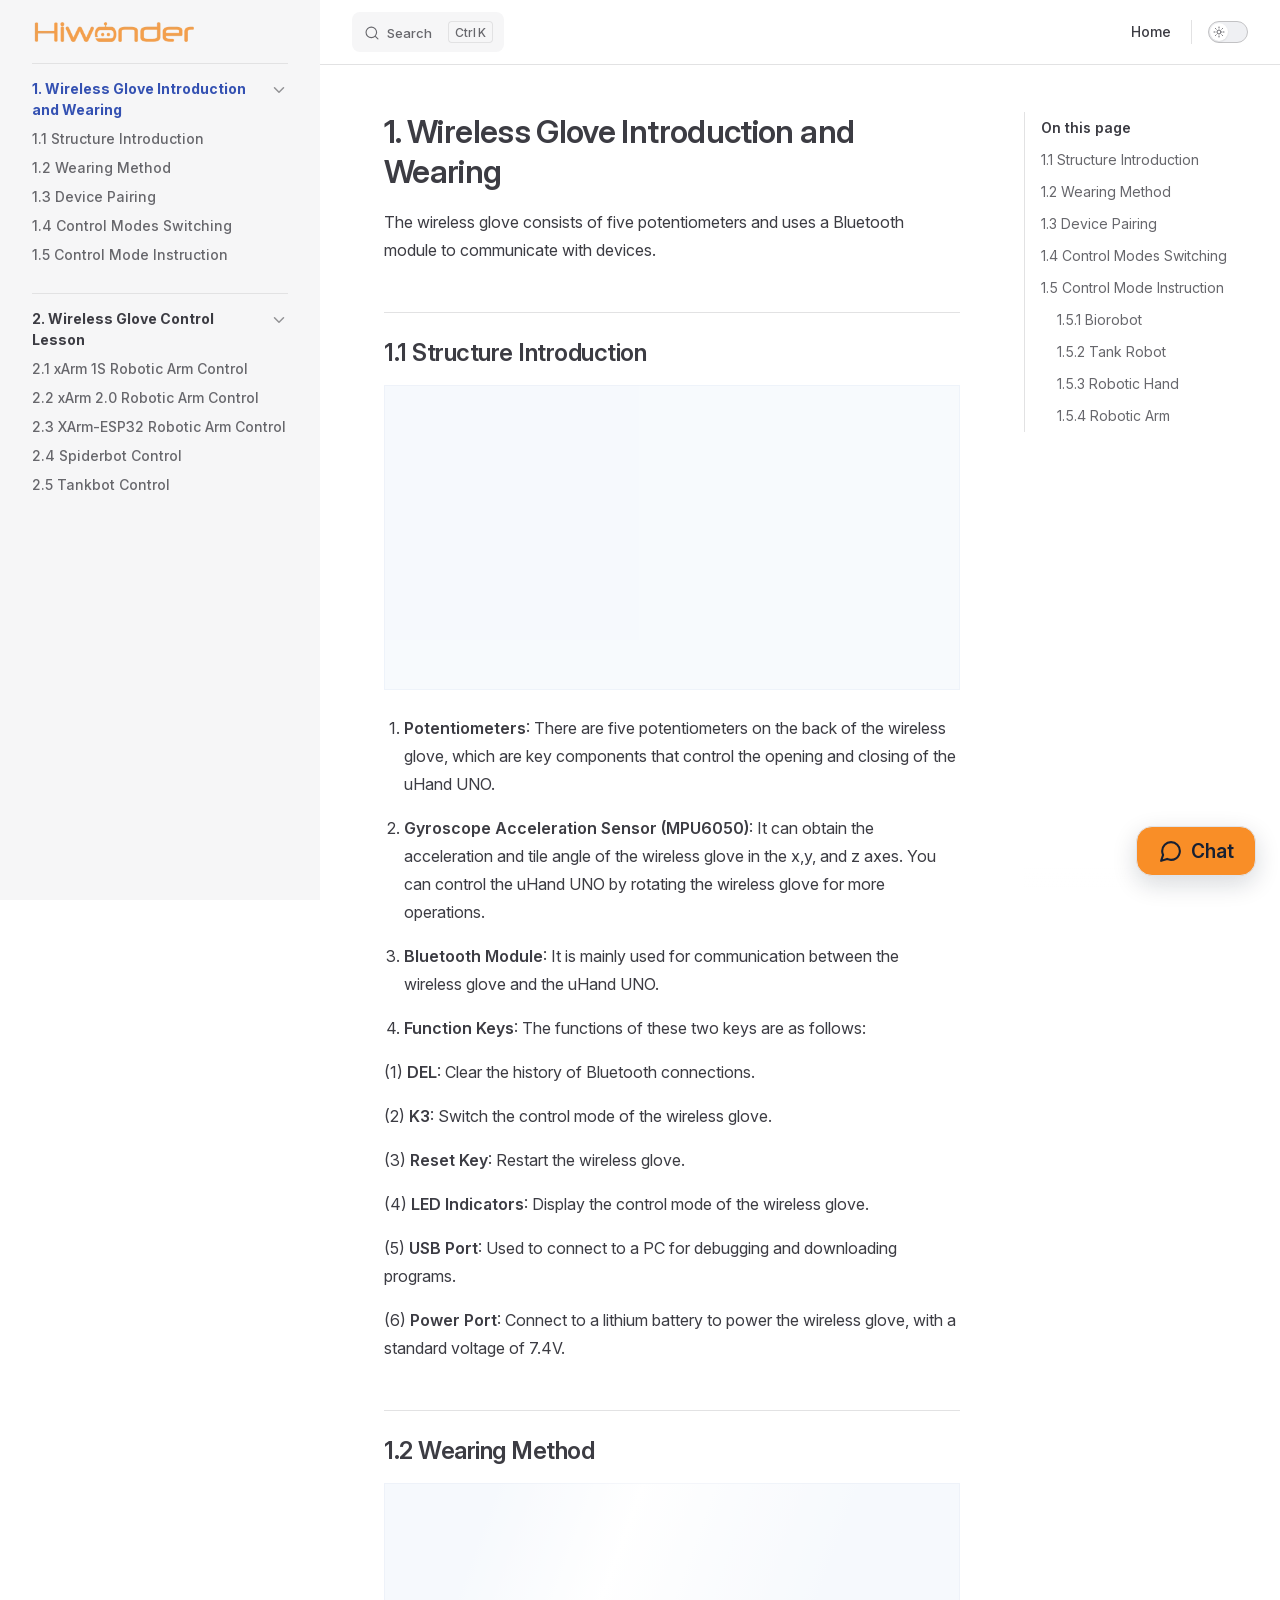
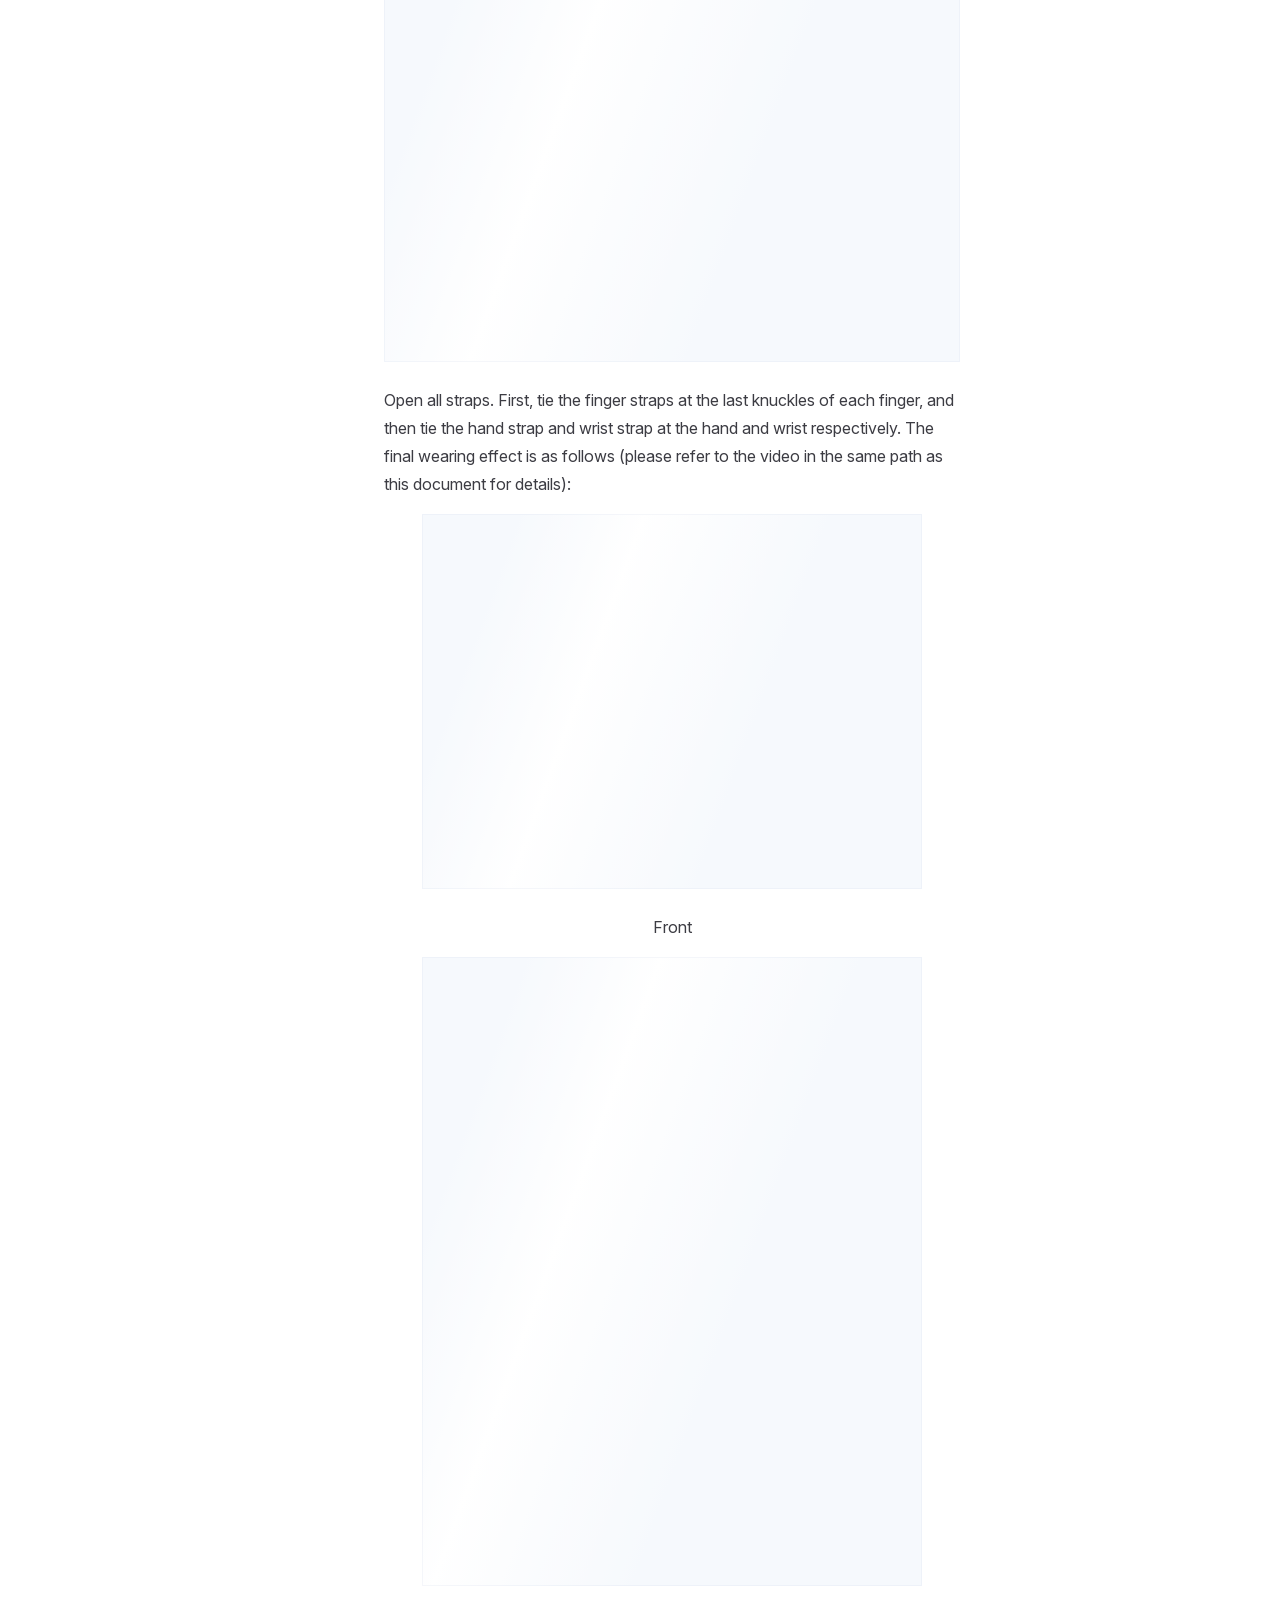
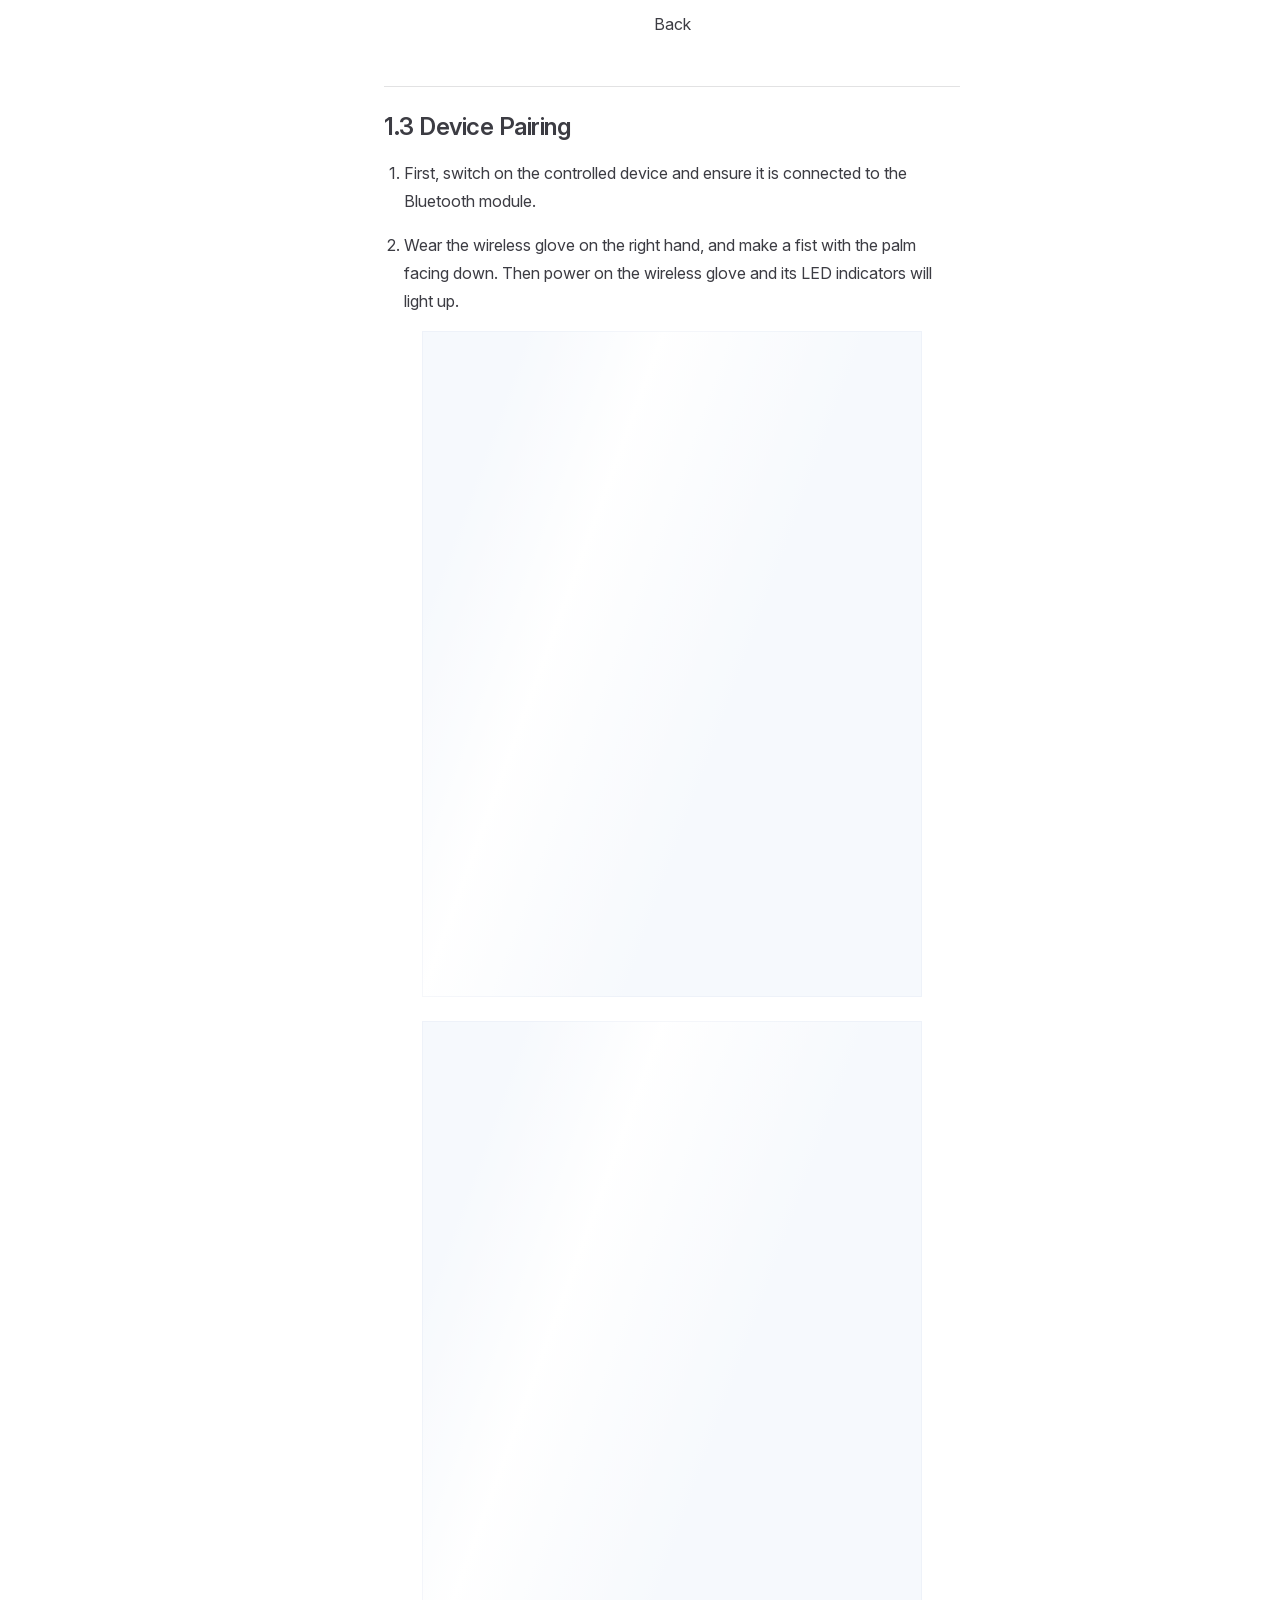
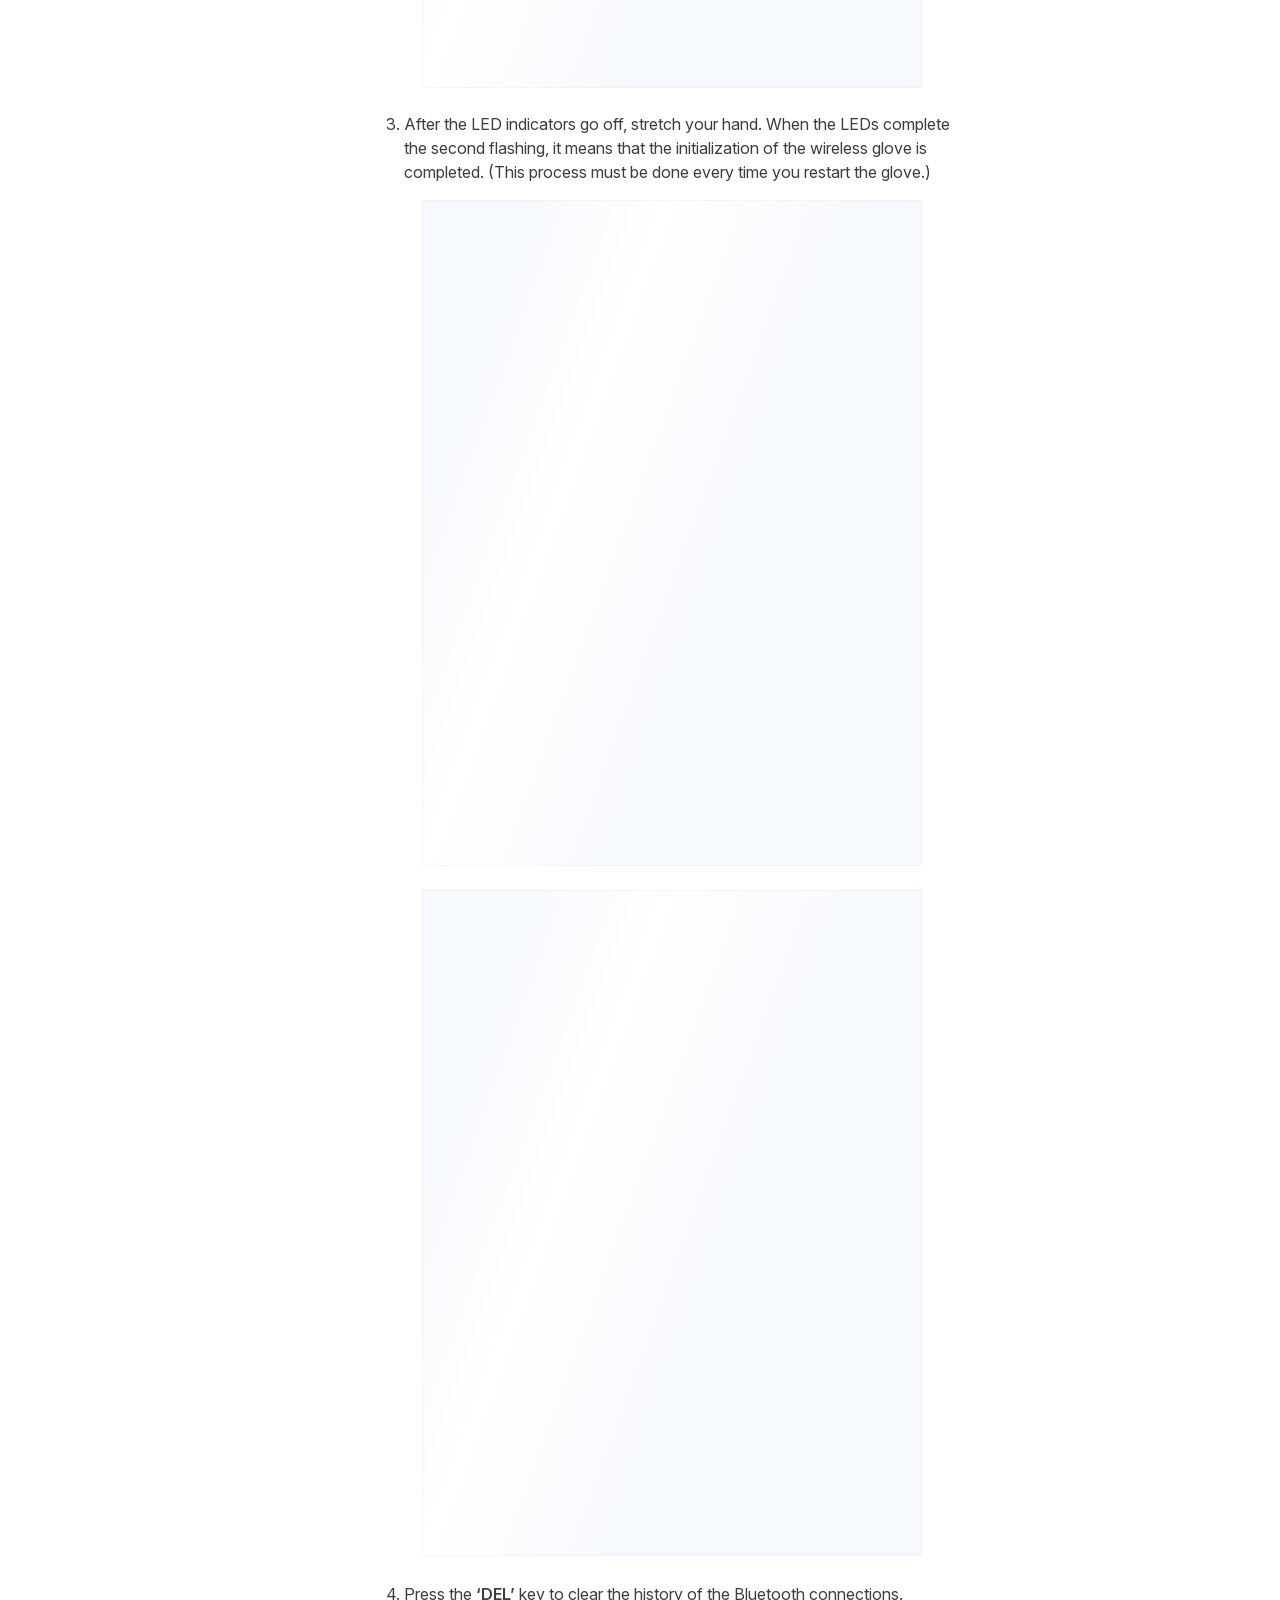
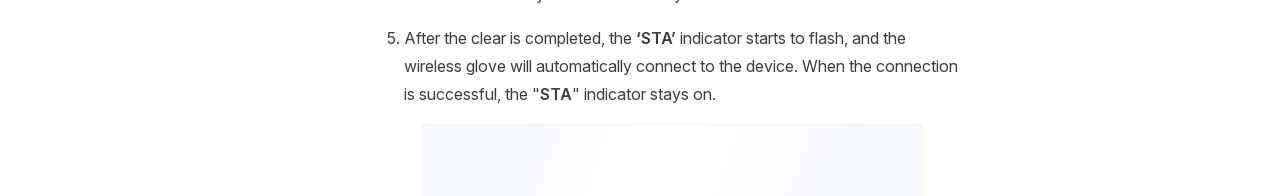
==== commit f85d7d74: "内容修改" ====
--- a/projects/WirelessGlove/en/latest/index.html
+++ b/projects/WirelessGlove/en/latest/index.html
@@ -6,21 +6,21 @@
     <title>WirelessGlove Documentation</title>
     <meta name="description" content="WirelessGlove documentation">
     <meta name="generator" content="VitePress v1.6.4">
-    <link rel="preload stylesheet" href="/projects/WirelessGlove/en/latest/assets/style.DI0-2XFD.css" as="style">
+    <link rel="preload stylesheet" href="/projects/WirelessGlove/en/latest/assets/style.D12_sbPO.css" as="style">
     <link rel="preload stylesheet" href="/projects/WirelessGlove/en/latest/vp-icons.css" as="style">
     
-    <script type="module" src="/projects/WirelessGlove/en/latest/assets/app.BKoTbM9Z.js"></script>
+    <script type="module" src="/projects/WirelessGlove/en/latest/assets/app.Ddi1DJN0.js"></script>
     <link rel="preload" href="/projects/WirelessGlove/en/latest/assets/inter-roman-latin.Di8DUHzh.woff2" as="font" type="font/woff2" crossorigin="">
-    <link rel="modulepreload" href="/projects/WirelessGlove/en/latest/assets/chunks/theme.B9hN5Gmj.js">
-    <link rel="modulepreload" href="/projects/WirelessGlove/en/latest/assets/chunks/framework.CzXlmEQi.js">
-    <link rel="modulepreload" href="/projects/WirelessGlove/en/latest/assets/index.md.OhOAiiBm.lean.js">
+    <link rel="modulepreload" href="/projects/WirelessGlove/en/latest/assets/chunks/theme.COqJPl1M.js">
+    <link rel="modulepreload" href="/projects/WirelessGlove/en/latest/assets/chunks/framework.pqJBlyPl.js">
+    <link rel="modulepreload" href="/projects/WirelessGlove/en/latest/assets/index.md.OwqWlqSN.lean.js">
     <link rel="icon" href="/projects/WirelessGlove/en/latest/favicon.ico">
     <script id="check-dark-mode">(()=>{const e=localStorage.getItem("vitepress-theme-appearance")||"auto",a=window.matchMedia("(prefers-color-scheme: dark)").matches;(!e||e==="auto"?a:e==="dark")&&document.documentElement.classList.add("dark")})();</script>
     <script id="check-mac-os">document.documentElement.classList.toggle("mac",/Mac|iPhone|iPod|iPad/i.test(navigator.platform));</script>
   </head>
   <body>
-    <div id="app"><!--[--><div class="page-redirect" style="text-align:center;padding:100px 20px;"><p>Redirecting to content page...</p><p><a href="/projects/WirelessGlove/en/latest/docs/1.Wireless_Glove_Introduction_and_Wearing.html" target="_self">If you are not redirected automatically, click here</a></p></div><!--[--><!----><!--]--><!----><!--]--></div>
-    <script>window.__VP_HASH_MAP__=JSON.parse("{\"docs_1.wireless_glove_introduction_and_wearing.md\":\"0D43NbgP\",\"docs_2.wireless_glove_control_lesson.md\":\"D2g0LkY9\",\"docs_index.md\":\"DPBUoks2\",\"index.md\":\"OhOAiiBm\"}");window.__VP_SITE_DATA__=JSON.parse("{\"lang\":\"en-US\",\"dir\":\"ltr\",\"title\":\"WirelessGlove Documentation\",\"description\":\"WirelessGlove documentation\",\"base\":\"/projects/WirelessGlove/en/latest/\",\"head\":[],\"router\":{\"prefetchLinks\":true},\"appearance\":true,\"themeConfig\":{\"siteTitle\":false,\"logo\":\"/e-logo.webp\",\"outline\":[2,3],\"search\":{\"provider\":\"local\",\"options\":{\"translations\":{\"button\":{\"buttonText\":\"Search\",\"buttonAriaLabel\":\"Search\"},\"modal\":{\"searchBox\":{\"resetButtonTitle\":\"Clear search query\",\"resetButtonAriaLabel\":\"Clear search query\",\"cancelButtonText\":\"Cancel\",\"cancelButtonAriaLabel\":\"Cancel\"},\"startScreen\":{\"recentSearchTitle\":\"Recent Searches\",\"noRecentSearchText\":\"No recent searches\",\"suggestedQueryTitle\":\"Suggested Queries\"},\"noResultsScreen\":{\"noResultsText\":\"No results found for\",\"suggestedQueryText\":\"You can try searching for\",\"reportMissingResultsText\":\"Have any queries?\",\"reportMissingResultsLinkText\":\"Report here\"},\"footer\":{\"selectText\":\"to select\",\"navigateText\":\"to navigate\",\"closeText\":\"to close\"}}}}},\"nav\":[{\"text\":\"Home\",\"link\":\"https://www.hiwonder.net/\",\"target\":\"_self\"}],\"sidebar\":[{\"text\":\"1. Wireless Glove Introduction and Wearing\",\"link\":\"/docs/1.Wireless_Glove_Introduction_and_Wearing.html\",\"collapsed\":false,\"items\":[{\"text\":\"1.1 Structure Introduction\",\"link\":\"/docs/1.Wireless_Glove_Introduction_and_Wearing.html#_1-1-structure-introduction\"},{\"text\":\"1.2 Wearing Method\",\"link\":\"/docs/1.Wireless_Glove_Introduction_and_Wearing.html#_1-2-wearing-method\"},{\"text\":\"1.3 Device Pairing\",\"link\":\"/docs/1.Wireless_Glove_Introduction_and_Wearing.html#_1-3-device-pairing\"},{\"text\":\"1.4 Control Modes Switching\",\"link\":\"/docs/1.Wireless_Glove_Introduction_and_Wearing.html#_1-4-control-modes-switching\"},{\"text\":\"1.5 Control Mode Instruction\",\"link\":\"/docs/1.Wireless_Glove_Introduction_and_Wearing.html#_1-5-control-mode-instruction\"}]},{\"text\":\"2. Wireless Glove Control Lesson\",\"link\":\"/docs/2.Wireless_Glove_Control_Lesson.html\",\"collapsed\":false,\"items\":[{\"text\":\"2.1 xArm 1S Robotic Arm Control\",\"link\":\"/docs/2.Wireless_Glove_Control_Lesson.html#_2-1-xarm-1s-robotic-arm-control\"},{\"text\":\"2.2 xArm 2.0 Robotic Arm Control\",\"link\":\"/docs/2.Wireless_Glove_Control_Lesson.html#_2-2-xarm-2-0-robotic-arm-control\"},{\"text\":\"2.3 XArm-ESP32 Robotic Arm Control\",\"link\":\"/docs/2.Wireless_Glove_Control_Lesson.html#_2-3-xarm-esp32-robotic-arm-control\"},{\"text\":\"2.4 Spiderbot Control\",\"link\":\"/docs/2.Wireless_Glove_Control_Lesson.html#_2-4-spiderbot-control\"},{\"text\":\"2.5 Tankbot Control\",\"link\":\"/docs/2.Wireless_Glove_Control_Lesson.html#_2-5-tankbot-control\"}]}]},\"locales\":{},\"scrollOffset\":134,\"cleanUrls\":false}");</script>
+    <div id="app"><!--[--><div class="page-redirect" style="text-align:center;padding:100px 20px;"><p>Redirecting to content page...</p><p><a href="/projects/WirelessGlove/en/latest/docs/1.Wireless_Glove_Introduction_and_Wearing.html" target="_self">If you are not redirected automatically, click here</a></p></div><!--[--><!----><!--]--><!----><div class="feedback-widget"><!----><button class="feedback-widget__trigger" type="button" aria-expanded="false" aria-label="Open feedback form"><span class="feedback-widget__icon" aria-hidden="true"><svg viewBox="0 0 24 24" focusable="false"><path d="M21 11.5a8.4 8.4 0 0 1-.9 3.8 8.5 8.5 0 0 1-7.6 4.7 8.4 8.4 0 0 1-3.8-.9L3 21l1.9-5.7A8.4 8.4 0 0 1 4 11.5 8.5 8.5 0 0 1 12.5 3 8.5 8.5 0 0 1 21 11.5Z"></path></svg></span><span>Chat</span></button></div><!--]--></div>
+    <script>window.__VP_HASH_MAP__=JSON.parse("{\"docs_1.wireless_glove_introduction_and_wearing.md\":\"Cm4Gqojz\",\"docs_2.wireless_glove_control_lesson.md\":\"DRXX0Qvu\",\"docs_index.md\":\"CsfwE9Yg\",\"index.md\":\"OwqWlqSN\"}");window.__VP_SITE_DATA__=JSON.parse("{\"lang\":\"en-US\",\"dir\":\"ltr\",\"title\":\"WirelessGlove Documentation\",\"description\":\"WirelessGlove documentation\",\"base\":\"/projects/WirelessGlove/en/latest/\",\"head\":[],\"router\":{\"prefetchLinks\":true},\"appearance\":true,\"themeConfig\":{\"siteTitle\":false,\"logo\":\"/e-logo.webp\",\"outline\":[2,3],\"search\":{\"provider\":\"local\",\"options\":{\"translations\":{\"button\":{\"buttonText\":\"Search\",\"buttonAriaLabel\":\"Search\"},\"modal\":{\"searchBox\":{\"resetButtonTitle\":\"Clear search query\",\"resetButtonAriaLabel\":\"Clear search query\",\"cancelButtonText\":\"Cancel\",\"cancelButtonAriaLabel\":\"Cancel\"},\"startScreen\":{\"recentSearchTitle\":\"Recent Searches\",\"noRecentSearchText\":\"No recent searches\",\"suggestedQueryTitle\":\"Suggested Queries\"},\"noResultsScreen\":{\"noResultsText\":\"No results found for\",\"suggestedQueryText\":\"You can try searching for\",\"reportMissingResultsText\":\"Have any queries?\",\"reportMissingResultsLinkText\":\"Report here\"},\"footer\":{\"selectText\":\"to select\",\"navigateText\":\"to navigate\",\"closeText\":\"to close\"}}}}},\"nav\":[{\"text\":\"Home\",\"link\":\"https://www.hiwonder.net/\",\"target\":\"_self\"}],\"sidebar\":[{\"text\":\"1. Wireless Glove Introduction and Wearing\",\"link\":\"/docs/1.Wireless_Glove_Introduction_and_Wearing.html\",\"collapsed\":false,\"items\":[{\"text\":\"1.1 Structure Introduction\",\"link\":\"/docs/1.Wireless_Glove_Introduction_and_Wearing.html#_1-1-structure-introduction\"},{\"text\":\"1.2 Wearing Method\",\"link\":\"/docs/1.Wireless_Glove_Introduction_and_Wearing.html#_1-2-wearing-method\"},{\"text\":\"1.3 Device Pairing\",\"link\":\"/docs/1.Wireless_Glove_Introduction_and_Wearing.html#_1-3-device-pairing\"},{\"text\":\"1.4 Control Modes Switching\",\"link\":\"/docs/1.Wireless_Glove_Introduction_and_Wearing.html#_1-4-control-modes-switching\"},{\"text\":\"1.5 Control Mode Instruction\",\"link\":\"/docs/1.Wireless_Glove_Introduction_and_Wearing.html#_1-5-control-mode-instruction\"}]},{\"text\":\"2. Wireless Glove Control Lesson\",\"link\":\"/docs/2.Wireless_Glove_Control_Lesson.html\",\"collapsed\":false,\"items\":[{\"text\":\"2.1 xArm 1S Robotic Arm Control\",\"link\":\"/docs/2.Wireless_Glove_Control_Lesson.html#_2-1-xarm-1s-robotic-arm-control\"},{\"text\":\"2.2 xArm 2.0 Robotic Arm Control\",\"link\":\"/docs/2.Wireless_Glove_Control_Lesson.html#_2-2-xarm-2-0-robotic-arm-control\"},{\"text\":\"2.3 XArm-ESP32 Robotic Arm Control\",\"link\":\"/docs/2.Wireless_Glove_Control_Lesson.html#_2-3-xarm-esp32-robotic-arm-control\"},{\"text\":\"2.4 Spiderbot Control\",\"link\":\"/docs/2.Wireless_Glove_Control_Lesson.html#_2-4-spiderbot-control\"},{\"text\":\"2.5 Tankbot Control\",\"link\":\"/docs/2.Wireless_Glove_Control_Lesson.html#_2-5-tankbot-control\"}]}]},\"locales\":{},\"scrollOffset\":134,\"cleanUrls\":false}");</script>
     
   </body>
 </html>
--- a/projects/WirelessGlove/en/latest/assets/style.D12_sbPO.css
+++ b/projects/WirelessGlove/en/latest/assets/style.D12_sbPO.css
@@ -0,0 +1,6010 @@
+
+
+@font-face {
+  font-family: Inter;
+  font-style: normal;
+  font-weight: 100 900;
+  font-display: swap;
+  src: url('/projects/WirelessGlove/en/latest/assets/inter-roman-cyrillic-ext.BBPuwvHQ.woff2') format('woff2');
+  unicode-range: U+0460-052F, U+1C80-1C88, U+20B4, U+2DE0-2DFF, U+A640-A69F,
+    U+FE2E-FE2F;
+}
+
+@font-face {
+  font-family: Inter;
+  font-style: normal;
+  font-weight: 100 900;
+  font-display: swap;
+  src: url('/projects/WirelessGlove/en/latest/assets/inter-roman-cyrillic.C5lxZ8CY.woff2') format('woff2');
+  unicode-range: U+0301, U+0400-045F, U+0490-0491, U+04B0-04B1, U+2116;
+}
+
+@font-face {
+  font-family: Inter;
+  font-style: normal;
+  font-weight: 100 900;
+  font-display: swap;
+  src: url('/projects/WirelessGlove/en/latest/assets/inter-roman-greek-ext.CqjqNYQ-.woff2') format('woff2');
+  unicode-range: U+1F00-1FFF;
+}
+
+@font-face {
+  font-family: Inter;
+  font-style: normal;
+  font-weight: 100 900;
+  font-display: swap;
+  src: url('/projects/WirelessGlove/en/latest/assets/inter-roman-greek.BBVDIX6e.woff2') format('woff2');
+  unicode-range: U+0370-0377, U+037A-037F, U+0384-038A, U+038C, U+038E-03A1,
+    U+03A3-03FF;
+}
+
+@font-face {
+  font-family: Inter;
+  font-style: normal;
+  font-weight: 100 900;
+  font-display: swap;
+  src: url('/projects/WirelessGlove/en/latest/assets/inter-roman-vietnamese.BjW4sHH5.woff2') format('woff2');
+  unicode-range: U+0102-0103, U+0110-0111, U+0128-0129, U+0168-0169,
+    U+01A0-01A1, U+01AF-01B0, U+0300-0301, U+0303-0304, U+0308-0309, U+0323,
+    U+0329, U+1EA0-1EF9, U+20AB;
+}
+
+@font-face {
+  font-family: Inter;
+  font-style: normal;
+  font-weight: 100 900;
+  font-display: swap;
+  src: url('/projects/WirelessGlove/en/latest/assets/inter-roman-latin-ext.4ZJIpNVo.woff2') format('woff2');
+  unicode-range: U+0100-02AF, U+0304, U+0308, U+0329, U+1E00-1E9F, U+1EF2-1EFF,
+    U+2020, U+20A0-20AB, U+20AD-20C0, U+2113, U+2C60-2C7F, U+A720-A7FF;
+}
+
+@font-face {
+  font-family: Inter;
+  font-style: normal;
+  font-weight: 100 900;
+  font-display: swap;
+  src: url('/projects/WirelessGlove/en/latest/assets/inter-roman-latin.Di8DUHzh.woff2') format('woff2');
+  unicode-range: U+0000-00FF, U+0131, U+0152-0153, U+02BB-02BC, U+02C6, U+02DA,
+    U+02DC, U+0304, U+0308, U+0329, U+2000-206F, U+2074, U+20AC, U+2122, U+2191,
+    U+2193, U+2212, U+2215, U+FEFF, U+FFFD;
+}
+
+@font-face {
+  font-family: Inter;
+  font-style: italic;
+  font-weight: 100 900;
+  font-display: swap;
+  src: url('/projects/WirelessGlove/en/latest/assets/inter-italic-cyrillic-ext.r48I6akx.woff2') format('woff2');
+  unicode-range: U+0460-052F, U+1C80-1C88, U+20B4, U+2DE0-2DFF, U+A640-A69F,
+    U+FE2E-FE2F;
+}
+
+@font-face {
+  font-family: Inter;
+  font-style: italic;
+  font-weight: 100 900;
+  font-display: swap;
+  src: url('/projects/WirelessGlove/en/latest/assets/inter-italic-cyrillic.By2_1cv3.woff2') format('woff2');
+  unicode-range: U+0301, U+0400-045F, U+0490-0491, U+04B0-04B1, U+2116;
+}
+
+@font-face {
+  font-family: Inter;
+  font-style: italic;
+  font-weight: 100 900;
+  font-display: swap;
+  src: url('/projects/WirelessGlove/en/latest/assets/inter-italic-greek-ext.1u6EdAuj.woff2') format('woff2');
+  unicode-range: U+1F00-1FFF;
+}
+
+@font-face {
+  font-family: Inter;
+  font-style: italic;
+  font-weight: 100 900;
+  font-display: swap;
+  src: url('/projects/WirelessGlove/en/latest/assets/inter-italic-greek.DJ8dCoTZ.woff2') format('woff2');
+  unicode-range: U+0370-0377, U+037A-037F, U+0384-038A, U+038C, U+038E-03A1,
+    U+03A3-03FF;
+}
+
+@font-face {
+  font-family: Inter;
+  font-style: italic;
+  font-weight: 100 900;
+  font-display: swap;
+  src: url('/projects/WirelessGlove/en/latest/assets/inter-italic-vietnamese.BSbpV94h.woff2') format('woff2');
+  unicode-range: U+0102-0103, U+0110-0111, U+0128-0129, U+0168-0169,
+    U+01A0-01A1, U+01AF-01B0, U+0300-0301, U+0303-0304, U+0308-0309, U+0323,
+    U+0329, U+1EA0-1EF9, U+20AB;
+}
+
+@font-face {
+  font-family: Inter;
+  font-style: italic;
+  font-weight: 100 900;
+  font-display: swap;
+  src: url('/projects/WirelessGlove/en/latest/assets/inter-italic-latin-ext.CN1xVJS-.woff2') format('woff2');
+  unicode-range: U+0100-02AF, U+0304, U+0308, U+0329, U+1E00-1E9F, U+1EF2-1EFF,
+    U+2020, U+20A0-20AB, U+20AD-20C0, U+2113, U+2C60-2C7F, U+A720-A7FF;
+}
+
+@font-face {
+  font-family: Inter;
+  font-style: italic;
+  font-weight: 100 900;
+  font-display: swap;
+  src: url('/projects/WirelessGlove/en/latest/assets/inter-italic-latin.C2AdPX0b.woff2') format('woff2');
+  unicode-range: U+0000-00FF, U+0131, U+0152-0153, U+02BB-02BC, U+02C6, U+02DA,
+    U+02DC, U+0304, U+0308, U+0329, U+2000-206F, U+2074, U+20AC, U+2122, U+2191,
+    U+2193, U+2212, U+2215, U+FEFF, U+FFFD;
+}
+
+@font-face {
+  font-family: 'Punctuation SC';
+  font-weight: 400;
+  src: local('PingFang SC Regular'), local('Noto Sans CJK SC'),
+    local('Microsoft YaHei');
+  unicode-range: U+201C, U+201D, U+2018, U+2019, U+2E3A, U+2014, U+2013, U+2026,
+    U+00B7, U+007E, U+002F;
+}
+
+@font-face {
+  font-family: 'Punctuation SC';
+  font-weight: 500;
+  src: local('PingFang SC Medium'), local('Noto Sans CJK SC'),
+    local('Microsoft YaHei');
+  unicode-range: U+201C, U+201D, U+2018, U+2019, U+2E3A, U+2014, U+2013, U+2026,
+    U+00B7, U+007E, U+002F;
+}
+
+@font-face {
+  font-family: 'Punctuation SC';
+  font-weight: 600;
+  src: local('PingFang SC Semibold'), local('Noto Sans CJK SC Bold'),
+    local('Microsoft YaHei Bold');
+  unicode-range: U+201C, U+201D, U+2018, U+2019, U+2E3A, U+2014, U+2013, U+2026,
+    U+00B7, U+007E, U+002F;
+}
+
+@font-face {
+  font-family: 'Punctuation SC';
+  font-weight: 700;
+  src: local('PingFang SC Semibold'), local('Noto Sans CJK SC Bold'),
+    local('Microsoft YaHei Bold');
+  unicode-range: U+201C, U+201D, U+2018, U+2019, U+2E3A, U+2014, U+2013, U+2026,
+    U+00B7, U+007E, U+002F;
+}
+
+/* Generate the subsetted fonts using: `pyftsubset <file>.woff2 --unicodes="<range>" --output-file="inter-<style>-<subset>.woff2" --flavor=woff2` */
+/**
+ * Colors: Solid
+ * -------------------------------------------------------------------------- */
+
+:root {
+  --vp-c-white: #ffffff;
+  --vp-c-black: #000000;
+
+  --vp-c-neutral: var(--vp-c-black);
+  --vp-c-neutral-inverse: var(--vp-c-white);
+}
+
+.dark {
+  --vp-c-neutral: var(--vp-c-white);
+  --vp-c-neutral-inverse: var(--vp-c-black);
+}
+
+/**
+ * Colors: Palette
+ *
+ * The primitive colors used for accent colors. These colors are referenced
+ * by functional colors such as "Text", "Background", or "Brand".
+ *
+ * Each colors have exact same color scale system with 3 levels of solid
+ * colors with different brightness, and 1 soft color.
+ *
+ * - `XXX-1`: The most solid color used mainly for colored text. It must
+ *   satisfy the contrast ratio against when used on top of `XXX-soft`.
+ *
+ * - `XXX-2`: The color used mainly for hover state of the button.
+ *
+ * - `XXX-3`: The color for solid background, such as bg color of the button.
+ *    It must satisfy the contrast ratio with pure white (#ffffff) text on
+ *    top of it.
+ *
+ * - `XXX-soft`: The color used for subtle background such as custom container
+ *    or badges. It must satisfy the contrast ratio when putting `XXX-1` colors
+ *    on top of it.
+ *
+ *    The soft color must be semi transparent alpha channel. This is crucial
+ *    because it allows adding multiple "soft" colors on top of each other
+ *    to create a accent, such as when having inline code block inside
+ *    custom containers.
+ * -------------------------------------------------------------------------- */
+
+:root {
+  --vp-c-gray-1: #dddde3;
+  --vp-c-gray-2: #e4e4e9;
+  --vp-c-gray-3: #ebebef;
+  --vp-c-gray-soft: rgba(142, 150, 170, 0.14);
+
+  --vp-c-indigo-1: #3451b2;
+  --vp-c-indigo-2: #3a5ccc;
+  --vp-c-indigo-3: #5672cd;
+  --vp-c-indigo-soft: rgba(100, 108, 255, 0.14);
+
+  --vp-c-purple-1: #6f42c1;
+  --vp-c-purple-2: #7e4cc9;
+  --vp-c-purple-3: #8e5cd9;
+  --vp-c-purple-soft: rgba(159, 122, 234, 0.14);
+
+  --vp-c-green-1: #18794e;
+  --vp-c-green-2: #299764;
+  --vp-c-green-3: #30a46c;
+  --vp-c-green-soft: rgba(16, 185, 129, 0.14);
+
+  --vp-c-yellow-1: #915930;
+  --vp-c-yellow-2: #946300;
+  --vp-c-yellow-3: #9f6a00;
+  --vp-c-yellow-soft: rgba(234, 179, 8, 0.14);
+
+  --vp-c-red-1: #b8272c;
+  --vp-c-red-2: #d5393e;
+  --vp-c-red-3: #e0575b;
+  --vp-c-red-soft: rgba(244, 63, 94, 0.14);
+
+  --vp-c-sponsor: #db2777;
+}
+
+.dark {
+  --vp-c-gray-1: #515c67;
+  --vp-c-gray-2: #414853;
+  --vp-c-gray-3: #32363f;
+  --vp-c-gray-soft: rgba(101, 117, 133, 0.16);
+
+  --vp-c-indigo-1: #a8b1ff;
+  --vp-c-indigo-2: #5c73e7;
+  --vp-c-indigo-3: #3e63dd;
+  --vp-c-indigo-soft: rgba(100, 108, 255, 0.16);
+
+  --vp-c-purple-1: #c8abfa;
+  --vp-c-purple-2: #a879e6;
+  --vp-c-purple-3: #8e5cd9;
+  --vp-c-purple-soft: rgba(159, 122, 234, 0.16);
+
+  --vp-c-green-1: #3dd68c;
+  --vp-c-green-2: #30a46c;
+  --vp-c-green-3: #298459;
+  --vp-c-green-soft: rgba(16, 185, 129, 0.16);
+
+  --vp-c-yellow-1: #f9b44e;
+  --vp-c-yellow-2: #da8b17;
+  --vp-c-yellow-3: #a46a0a;
+  --vp-c-yellow-soft: rgba(234, 179, 8, 0.16);
+
+  --vp-c-red-1: #f66f81;
+  --vp-c-red-2: #f14158;
+  --vp-c-red-3: #b62a3c;
+  --vp-c-red-soft: rgba(244, 63, 94, 0.16);
+}
+
+/**
+ * Colors: Background
+ *
+ * - `bg`: The bg color used for main screen.
+ *
+ * - `bg-alt`: The alternative bg color used in places such as "sidebar",
+ *   or "code block".
+ *
+ * - `bg-elv`: The elevated bg color. This is used at parts where it "floats",
+ *   such as "dialog".
+ *
+ * - `bg-soft`: The bg color to slightly distinguish some components from
+ *   the page. Used for things like "carbon ads" or "table".
+ * -------------------------------------------------------------------------- */
+
+:root {
+  --vp-c-bg: #ffffff;
+  --vp-c-bg-alt: #f6f6f7;
+  --vp-c-bg-elv: #ffffff;
+  --vp-c-bg-soft: #f6f6f7;
+}
+
+.dark {
+  --vp-c-bg: #1b1b1f;
+  --vp-c-bg-alt: #161618;
+  --vp-c-bg-elv: #202127;
+  --vp-c-bg-soft: #202127;
+}
+
+/**
+ * Colors: Borders
+ *
+ * - `divider`: This is used for separators. This is used to divide sections
+ *   within the same components, such as having separator on "h2" heading.
+ *
+ * - `border`: This is designed for borders on interactive components.
+ *   For example this should be used for a button outline.
+ *
+ * - `gutter`: This is used to divide components in the page. For example
+ *   the header and the lest of the page.
+ * -------------------------------------------------------------------------- */
+
+:root {
+  --vp-c-border: #c2c2c4;
+  --vp-c-divider: #e2e2e3;
+  --vp-c-gutter: #e2e2e3;
+}
+
+.dark {
+  --vp-c-border: #3c3f44;
+  --vp-c-divider: #2e2e32;
+  --vp-c-gutter: #000000;
+}
+
+/**
+ * Colors: Text
+ *
+ * - `text-1`: Used for primary text.
+ *
+ * - `text-2`: Used for muted texts, such as "inactive menu" or "info texts".
+ *
+ * - `text-3`: Used for subtle texts, such as "placeholders" or "caret icon".
+ * -------------------------------------------------------------------------- */
+
+:root {
+  --vp-c-text-1: #3c3c43;
+  --vp-c-text-2: #67676c;
+  --vp-c-text-3: #929295;
+}
+
+.dark {
+  --vp-c-text-1: #dfdfd6;
+  --vp-c-text-2: #98989f;
+  --vp-c-text-3: #6a6a71;
+}
+
+/**
+ * Colors: Function
+ *
+ * - `default`: The color used purely for subtle indication without any
+ *   special meanings attached to it such as bg color for menu hover state.
+ *
+ * - `brand`: Used for primary brand colors, such as link text, button with
+ *   brand theme, etc.
+ *
+ * - `tip`: Used to indicate useful information. The default theme uses the
+ *   brand color for this by default.
+ *
+ * - `warning`: Used to indicate warning to the users. Used in custom
+ *   container, badges, etc.
+ *
+ * - `danger`: Used to show error, or dangerous message to the users. Used
+ *   in custom container, badges, etc.
+ *
+ * To understand the scaling system, refer to "Colors: Palette" section.
+ * -------------------------------------------------------------------------- */
+
+:root {
+  --vp-c-default-1: var(--vp-c-gray-1);
+  --vp-c-default-2: var(--vp-c-gray-2);
+  --vp-c-default-3: var(--vp-c-gray-3);
+  --vp-c-default-soft: var(--vp-c-gray-soft);
+
+  --vp-c-brand-1: var(--vp-c-indigo-1);
+  --vp-c-brand-2: var(--vp-c-indigo-2);
+  --vp-c-brand-3: var(--vp-c-indigo-3);
+  --vp-c-brand-soft: var(--vp-c-indigo-soft);
+
+  /* DEPRECATED: Use `--vp-c-brand-1` instead. */
+  --vp-c-brand: var(--vp-c-brand-1);
+
+  --vp-c-tip-1: var(--vp-c-brand-1);
+  --vp-c-tip-2: var(--vp-c-brand-2);
+  --vp-c-tip-3: var(--vp-c-brand-3);
+  --vp-c-tip-soft: var(--vp-c-brand-soft);
+
+  --vp-c-note-1: var(--vp-c-brand-1);
+  --vp-c-note-2: var(--vp-c-brand-2);
+  --vp-c-note-3: var(--vp-c-brand-3);
+  --vp-c-note-soft: var(--vp-c-brand-soft);
+
+  --vp-c-success-1: var(--vp-c-green-1);
+  --vp-c-success-2: var(--vp-c-green-2);
+  --vp-c-success-3: var(--vp-c-green-3);
+  --vp-c-success-soft: var(--vp-c-green-soft);
+
+  --vp-c-important-1: var(--vp-c-purple-1);
+  --vp-c-important-2: var(--vp-c-purple-2);
+  --vp-c-important-3: var(--vp-c-purple-3);
+  --vp-c-important-soft: var(--vp-c-purple-soft);
+
+  --vp-c-warning-1: var(--vp-c-yellow-1);
+  --vp-c-warning-2: var(--vp-c-yellow-2);
+  --vp-c-warning-3: var(--vp-c-yellow-3);
+  --vp-c-warning-soft: var(--vp-c-yellow-soft);
+
+  --vp-c-danger-1: var(--vp-c-red-1);
+  --vp-c-danger-2: var(--vp-c-red-2);
+  --vp-c-danger-3: var(--vp-c-red-3);
+  --vp-c-danger-soft: var(--vp-c-red-soft);
+
+  --vp-c-caution-1: var(--vp-c-red-1);
+  --vp-c-caution-2: var(--vp-c-red-2);
+  --vp-c-caution-3: var(--vp-c-red-3);
+  --vp-c-caution-soft: var(--vp-c-red-soft);
+}
+
+/**
+ * Typography
+ * -------------------------------------------------------------------------- */
+
+:root {
+  --vp-font-family-base: 'Inter', ui-sans-serif, system-ui, sans-serif,
+    'Apple Color Emoji', 'Segoe UI Emoji', 'Segoe UI Symbol', 'Noto Color Emoji';
+  --vp-font-family-mono: ui-monospace, 'Menlo', 'Monaco', 'Consolas',
+    'Liberation Mono', 'Courier New', monospace;
+  font-optical-sizing: auto;
+}
+
+:root:where(:lang(zh)) {
+  --vp-font-family-base: 'Punctuation SC', 'Inter', ui-sans-serif, system-ui,
+    sans-serif, 'Apple Color Emoji', 'Segoe UI Emoji', 'Segoe UI Symbol',
+    'Noto Color Emoji';
+}
+
+/**
+ * Shadows
+ * -------------------------------------------------------------------------- */
+
+:root {
+  --vp-shadow-1: 0 1px 2px rgba(0, 0, 0, 0.04), 0 1px 2px rgba(0, 0, 0, 0.06);
+  --vp-shadow-2: 0 3px 12px rgba(0, 0, 0, 0.07), 0 1px 4px rgba(0, 0, 0, 0.07);
+  --vp-shadow-3: 0 12px 32px rgba(0, 0, 0, 0.1), 0 2px 6px rgba(0, 0, 0, 0.08);
+  --vp-shadow-4: 0 14px 44px rgba(0, 0, 0, 0.12), 0 3px 9px rgba(0, 0, 0, 0.12);
+  --vp-shadow-5: 0 18px 56px rgba(0, 0, 0, 0.16), 0 4px 12px rgba(0, 0, 0, 0.16);
+}
+
+/**
+ * Z-indexes
+ * -------------------------------------------------------------------------- */
+
+:root {
+  --vp-z-index-footer: 10;
+  --vp-z-index-local-nav: 20;
+  --vp-z-index-nav: 30;
+  --vp-z-index-layout-top: 40;
+  --vp-z-index-backdrop: 50;
+  --vp-z-index-sidebar: 60;
+}
+
+@media (min-width: 960px) {
+  :root {
+    --vp-z-index-sidebar: 25;
+  }
+}
+
+/**
+ * Layouts
+ * -------------------------------------------------------------------------- */
+
+:root {
+  --vp-layout-max-width: 1440px;
+}
+
+/**
+ * Component: Header Anchor
+ * -------------------------------------------------------------------------- */
+
+:root {
+  --vp-header-anchor-symbol: '#';
+}
+
+/**
+ * Component: Code
+ * -------------------------------------------------------------------------- */
+
+:root {
+  --vp-code-line-height: 1.7;
+  --vp-code-font-size: 0.875em;
+  --vp-code-color: var(--vp-c-brand-1);
+  --vp-code-link-color: var(--vp-c-brand-1);
+  --vp-code-link-hover-color: var(--vp-c-brand-2);
+  --vp-code-bg: var(--vp-c-default-soft);
+
+  --vp-code-block-color: var(--vp-c-text-2);
+  --vp-code-block-bg: var(--vp-c-bg-alt);
+  --vp-code-block-divider-color: var(--vp-c-gutter);
+
+  --vp-code-lang-color: var(--vp-c-text-3);
+
+  --vp-code-line-highlight-color: var(--vp-c-default-soft);
+  --vp-code-line-number-color: var(--vp-c-text-3);
+
+  --vp-code-line-diff-add-color: var(--vp-c-success-soft);
+  --vp-code-line-diff-add-symbol-color: var(--vp-c-success-1);
+
+  --vp-code-line-diff-remove-color: var(--vp-c-danger-soft);
+  --vp-code-line-diff-remove-symbol-color: var(--vp-c-danger-1);
+
+  --vp-code-line-warning-color: var(--vp-c-warning-soft);
+  --vp-code-line-error-color: var(--vp-c-danger-soft);
+
+  --vp-code-copy-code-border-color: var(--vp-c-divider);
+  --vp-code-copy-code-bg: var(--vp-c-bg-soft);
+  --vp-code-copy-code-hover-border-color: var(--vp-c-divider);
+  --vp-code-copy-code-hover-bg: var(--vp-c-bg);
+  --vp-code-copy-code-active-text: var(--vp-c-text-2);
+  --vp-code-copy-copied-text-content: 'Copied';
+
+  --vp-code-tab-divider: var(--vp-code-block-divider-color);
+  --vp-code-tab-text-color: var(--vp-c-text-2);
+  --vp-code-tab-bg: var(--vp-code-block-bg);
+  --vp-code-tab-hover-text-color: var(--vp-c-text-1);
+  --vp-code-tab-active-text-color: var(--vp-c-text-1);
+  --vp-code-tab-active-bar-color: var(--vp-c-brand-1);
+}
+
+:lang(es),
+:lang(pt) {
+  --vp-code-copy-copied-text-content: 'Copiado';
+}
+:lang(fa) {
+  --vp-code-copy-copied-text-content: 'کپی شد';
+}
+:lang(ko) {
+  --vp-code-copy-copied-text-content: '복사됨';
+}
+:lang(ru) {
+  --vp-code-copy-copied-text-content: 'Скопировано';
+}
+:lang(zh) {
+  --vp-code-copy-copied-text-content: '已复制';
+}
+
+/**
+ * Component: Button
+ * -------------------------------------------------------------------------- */
+
+:root {
+  --vp-button-brand-border: transparent;
+  --vp-button-brand-text: var(--vp-c-white);
+  --vp-button-brand-bg: var(--vp-c-brand-3);
+  --vp-button-brand-hover-border: transparent;
+  --vp-button-brand-hover-text: var(--vp-c-white);
+  --vp-button-brand-hover-bg: var(--vp-c-brand-2);
+  --vp-button-brand-active-border: transparent;
+  --vp-button-brand-active-text: var(--vp-c-white);
+  --vp-button-brand-active-bg: var(--vp-c-brand-1);
+
+  --vp-button-alt-border: transparent;
+  --vp-button-alt-text: var(--vp-c-text-1);
+  --vp-button-alt-bg: var(--vp-c-default-3);
+  --vp-button-alt-hover-border: transparent;
+  --vp-button-alt-hover-text: var(--vp-c-text-1);
+  --vp-button-alt-hover-bg: var(--vp-c-default-2);
+  --vp-button-alt-active-border: transparent;
+  --vp-button-alt-active-text: var(--vp-c-text-1);
+  --vp-button-alt-active-bg: var(--vp-c-default-1);
+
+  --vp-button-sponsor-border: var(--vp-c-text-2);
+  --vp-button-sponsor-text: var(--vp-c-text-2);
+  --vp-button-sponsor-bg: transparent;
+  --vp-button-sponsor-hover-border: var(--vp-c-sponsor);
+  --vp-button-sponsor-hover-text: var(--vp-c-sponsor);
+  --vp-button-sponsor-hover-bg: transparent;
+  --vp-button-sponsor-active-border: var(--vp-c-sponsor);
+  --vp-button-sponsor-active-text: var(--vp-c-sponsor);
+  --vp-button-sponsor-active-bg: transparent;
+}
+
+/**
+ * Component: Custom Block
+ * -------------------------------------------------------------------------- */
+
+:root {
+  --vp-custom-block-font-size: 14px;
+  --vp-custom-block-code-font-size: 13px;
+
+  --vp-custom-block-info-border: transparent;
+  --vp-custom-block-info-text: var(--vp-c-text-1);
+  --vp-custom-block-info-bg: var(--vp-c-default-soft);
+  --vp-custom-block-info-code-bg: var(--vp-c-default-soft);
+
+  --vp-custom-block-note-border: transparent;
+  --vp-custom-block-note-text: var(--vp-c-text-1);
+  --vp-custom-block-note-bg: var(--vp-c-default-soft);
+  --vp-custom-block-note-code-bg: var(--vp-c-default-soft);
+
+  --vp-custom-block-tip-border: transparent;
+  --vp-custom-block-tip-text: var(--vp-c-text-1);
+  --vp-custom-block-tip-bg: var(--vp-c-tip-soft);
+  --vp-custom-block-tip-code-bg: var(--vp-c-tip-soft);
+
+  --vp-custom-block-important-border: transparent;
+  --vp-custom-block-important-text: var(--vp-c-text-1);
+  --vp-custom-block-important-bg: var(--vp-c-important-soft);
+  --vp-custom-block-important-code-bg: var(--vp-c-important-soft);
+
+  --vp-custom-block-warning-border: transparent;
+  --vp-custom-block-warning-text: var(--vp-c-text-1);
+  --vp-custom-block-warning-bg: var(--vp-c-warning-soft);
+  --vp-custom-block-warning-code-bg: var(--vp-c-warning-soft);
+
+  --vp-custom-block-danger-border: transparent;
+  --vp-custom-block-danger-text: var(--vp-c-text-1);
+  --vp-custom-block-danger-bg: var(--vp-c-danger-soft);
+  --vp-custom-block-danger-code-bg: var(--vp-c-danger-soft);
+
+  --vp-custom-block-caution-border: transparent;
+  --vp-custom-block-caution-text: var(--vp-c-text-1);
+  --vp-custom-block-caution-bg: var(--vp-c-caution-soft);
+  --vp-custom-block-caution-code-bg: var(--vp-c-caution-soft);
+
+  --vp-custom-block-details-border: var(--vp-custom-block-info-border);
+  --vp-custom-block-details-text: var(--vp-custom-block-info-text);
+  --vp-custom-block-details-bg: var(--vp-custom-block-info-bg);
+  --vp-custom-block-details-code-bg: var(--vp-custom-block-info-code-bg);
+}
+
+/**
+ * Component: Input
+ * -------------------------------------------------------------------------- */
+
+:root {
+  --vp-input-border-color: var(--vp-c-border);
+  --vp-input-bg-color: var(--vp-c-bg-alt);
+
+  --vp-input-switch-bg-color: var(--vp-c-default-soft);
+}
+
+/**
+ * Component: Nav
+ * -------------------------------------------------------------------------- */
+
+:root {
+  --vp-nav-height: 64px;
+  --vp-nav-bg-color: var(--vp-c-bg);
+  --vp-nav-screen-bg-color: var(--vp-c-bg);
+  --vp-nav-logo-height: 24px;
+}
+
+.hide-nav {
+  --vp-nav-height: 0px;
+}
+
+.hide-nav .VPSidebar {
+  --vp-nav-height: 22px;
+}
+
+/**
+ * Component: Local Nav
+ * -------------------------------------------------------------------------- */
+
+:root {
+  --vp-local-nav-bg-color: var(--vp-c-bg);
+}
+
+/**
+ * Component: Sidebar
+ * -------------------------------------------------------------------------- */
+
+:root {
+  --vp-sidebar-width: 272px;
+  --vp-sidebar-bg-color: var(--vp-c-bg-alt);
+}
+
+/**
+ * Colors Backdrop
+ * -------------------------------------------------------------------------- */
+
+:root {
+  --vp-backdrop-bg-color: rgba(0, 0, 0, 0.6);
+}
+
+/**
+ * Component: Home
+ * -------------------------------------------------------------------------- */
+
+:root {
+  --vp-home-hero-name-color: var(--vp-c-brand-1);
+  --vp-home-hero-name-background: transparent;
+
+  --vp-home-hero-image-background-image: none;
+  --vp-home-hero-image-filter: none;
+}
+
+/**
+ * Component: Badge
+ * -------------------------------------------------------------------------- */
+
+:root {
+  --vp-badge-info-border: transparent;
+  --vp-badge-info-text: var(--vp-c-text-2);
+  --vp-badge-info-bg: var(--vp-c-default-soft);
+
+  --vp-badge-tip-border: transparent;
+  --vp-badge-tip-text: var(--vp-c-tip-1);
+  --vp-badge-tip-bg: var(--vp-c-tip-soft);
+
+  --vp-badge-warning-border: transparent;
+  --vp-badge-warning-text: var(--vp-c-warning-1);
+  --vp-badge-warning-bg: var(--vp-c-warning-soft);
+
+  --vp-badge-danger-border: transparent;
+  --vp-badge-danger-text: var(--vp-c-danger-1);
+  --vp-badge-danger-bg: var(--vp-c-danger-soft);
+}
+
+/**
+ * Component: Carbon Ads
+ * -------------------------------------------------------------------------- */
+
+:root {
+  --vp-carbon-ads-text-color: var(--vp-c-text-1);
+  --vp-carbon-ads-poweredby-color: var(--vp-c-text-2);
+  --vp-carbon-ads-bg-color: var(--vp-c-bg-soft);
+  --vp-carbon-ads-hover-text-color: var(--vp-c-brand-1);
+  --vp-carbon-ads-hover-poweredby-color: var(--vp-c-text-1);
+}
+
+/**
+  * Component: Local Search
+  * -------------------------------------------------------------------------- */
+
+:root {
+  --vp-local-search-bg: var(--vp-c-bg);
+  --vp-local-search-result-bg: var(--vp-c-bg);
+  --vp-local-search-result-border: var(--vp-c-divider);
+  --vp-local-search-result-selected-bg: var(--vp-c-bg);
+  --vp-local-search-result-selected-border: var(--vp-c-brand-1);
+  --vp-local-search-highlight-bg: var(--vp-c-brand-1);
+  --vp-local-search-highlight-text: var(--vp-c-neutral-inverse);
+}
+@media (prefers-reduced-motion: reduce) {
+  *,
+  ::before,
+  ::after {
+    animation-delay: -1ms !important;
+    animation-duration: 1ms !important;
+    animation-iteration-count: 1 !important;
+    background-attachment: initial !important;
+    scroll-behavior: auto !important;
+    transition-duration: 0s !important;
+    transition-delay: 0s !important;
+  }
+}
+
+*,
+::before,
+::after {
+  box-sizing: border-box;
+}
+
+html {
+  line-height: 1.4;
+  font-size: 16px;
+  -webkit-text-size-adjust: 100%;
+}
+
+html.dark {
+  color-scheme: dark;
+}
+
+body {
+  margin: 0;
+  width: 100%;
+  min-width: 320px;
+  min-height: 100vh;
+  line-height: 24px;
+  font-family: var(--vp-font-family-base);
+  font-size: 16px;
+  font-weight: 400;
+  color: var(--vp-c-text-1);
+  background-color: var(--vp-c-bg);
+  font-synthesis: style;
+  text-rendering: optimizeLegibility;
+  -webkit-font-smoothing: antialiased;
+  -moz-osx-font-smoothing: grayscale;
+}
+
+main {
+  display: block;
+}
+
+h1,
+h2,
+h3,
+h4,
+h5,
+h6 {
+  margin: 0;
+  line-height: 24px;
+  font-size: 16px;
+  font-weight: 400;
+}
+
+p {
+  margin: 0;
+}
+
+strong,
+b {
+  font-weight: 600;
+}
+
+/**
+ * Avoid 300ms click delay on touch devices that support the `touch-action`
+ * CSS property.
+ *
+ * In particular, unlike most other browsers, IE11+Edge on Windows 10 on
+ * touch devices and IE Mobile 10-11 DON'T remove the click delay when
+ * `<meta name="viewport" content="width=device-width">` is present.
+ * However, they DO support removing the click delay via
+ * `touch-action: manipulation`.
+ *
+ * See:
+ * - http://v4-alpha.getbootstrap.com/content/reboot/#click-delay-optimization-for-touch
+ * - http://caniuse.com/#feat=css-touch-action
+ * - http://patrickhlauke.github.io/touch/tests/results/#suppressing-300ms-delay
+ */
+a,
+area,
+button,
+[role='button'],
+input,
+label,
+select,
+summary,
+textarea {
+  touch-action: manipulation;
+}
+
+a {
+  color: inherit;
+  text-decoration: inherit;
+}
+
+ol,
+ul {
+  list-style: none;
+  margin: 0;
+  padding: 0;
+}
+
+blockquote {
+  margin: 0;
+}
+
+pre,
+code,
+kbd,
+samp {
+  font-family: var(--vp-font-family-mono);
+}
+
+img,
+svg,
+video,
+canvas,
+audio,
+iframe,
+embed,
+object {
+  display: block;
+}
+
+figure {
+  margin: 0;
+}
+
+img,
+video {
+  max-width: 100%;
+  height: auto;
+}
+
+button,
+input,
+optgroup,
+select,
+textarea {
+  border: 0;
+  padding: 0;
+  line-height: inherit;
+  color: inherit;
+}
+
+button {
+  padding: 0;
+  font-family: inherit;
+  background-color: transparent;
+  background-image: none;
+}
+
+button:enabled,
+[role='button']:enabled {
+  cursor: pointer;
+}
+
+button:focus,
+button:focus-visible {
+  outline: 1px dotted;
+  outline: 4px auto -webkit-focus-ring-color;
+}
+
+button:focus:not(:focus-visible) {
+  outline: none !important;
+}
+
+input:focus,
+textarea:focus,
+select:focus {
+  outline: none;
+}
+
+table {
+  border-collapse: collapse;
+}
+
+input {
+  background-color: transparent;
+}
+
+input:-ms-input-placeholder,
+textarea:-ms-input-placeholder {
+  color: var(--vp-c-text-3);
+}
+
+input::-ms-input-placeholder,
+textarea::-ms-input-placeholder {
+  color: var(--vp-c-text-3);
+}
+
+input::placeholder,
+textarea::placeholder {
+  color: var(--vp-c-text-3);
+}
+
+input::-webkit-outer-spin-button,
+input::-webkit-inner-spin-button {
+  -webkit-appearance: none;
+  margin: 0;
+}
+
+input[type='number'] {
+  -moz-appearance: textfield;
+}
+
+textarea {
+  resize: vertical;
+}
+
+select {
+  -webkit-appearance: none;
+}
+
+fieldset {
+  margin: 0;
+  padding: 0;
+}
+
+h1,
+h2,
+h3,
+h4,
+h5,
+h6,
+li,
+p {
+  overflow-wrap: break-word;
+}
+
+vite-error-overlay {
+  z-index: 9999;
+}
+
+mjx-container {
+  overflow-x: auto;
+}
+
+mjx-container > svg {
+  display: inline-block;
+  margin: auto;
+}
+[class^='vpi-'],
+[class*=' vpi-'],
+.vp-icon {
+  width: 1em;
+  height: 1em;
+}
+[class^='vpi-'].bg,
+[class*=' vpi-'].bg,
+.vp-icon.bg {
+  background-size: 100% 100%;
+  background-color: transparent;
+}
+[class^='vpi-']:not(.bg),
+[class*=' vpi-']:not(.bg),
+.vp-icon:not(.bg) {
+  -webkit-mask: var(--icon) no-repeat;
+  mask: var(--icon) no-repeat;
+  -webkit-mask-size: 100% 100%;
+  mask-size: 100% 100%;
+  background-color: currentColor;
+  color: inherit;
+}
+
+/* internal icons - used under ISC from https://lucide.dev/ */
+.vpi-align-left {
+  --icon: url("data:image/svg+xml,%3Csvg xmlns='http://www.w3.org/2000/svg' fill='none' stroke='currentColor' stroke-linecap='round' stroke-linejoin='round' stroke-width='2' viewBox='0 0 24 24'%3E%3Cpath d='M21 6H3M15 12H3M17 18H3'/%3E%3C/svg%3E");
+}
+.vpi-arrow-right,
+.vpi-arrow-down,
+.vpi-arrow-left,
+.vpi-arrow-up {
+  --icon: url("data:image/svg+xml,%3Csvg xmlns='http://www.w3.org/2000/svg' fill='none' stroke='currentColor' stroke-linecap='round' stroke-linejoin='round' stroke-width='2' viewBox='0 0 24 24'%3E%3Cpath d='M5 12h14M12 5l7 7-7 7'/%3E%3C/svg%3E");
+}
+.vpi-chevron-right,
+.vpi-chevron-down,
+.vpi-chevron-left,
+.vpi-chevron-up {
+  --icon: url("data:image/svg+xml,%3Csvg xmlns='http://www.w3.org/2000/svg' fill='none' stroke='currentColor' stroke-linecap='round' stroke-linejoin='round' stroke-width='2' viewBox='0 0 24 24'%3E%3Cpath d='m9 18 6-6-6-6'/%3E%3C/svg%3E");
+}
+.vpi-chevron-down,
+.vpi-arrow-down {
+  /*rtl:ignore*/
+  transform: rotate(90deg);
+}
+.vpi-chevron-left,
+.vpi-arrow-left {
+  /*rtl:ignore*/
+  transform: rotate(180deg);
+}
+.vpi-chevron-up,
+.vpi-arrow-up {
+  /*rtl:ignore*/
+  transform: rotate(-90deg);
+}
+.vpi-square-pen {
+  --icon: url("data:image/svg+xml,%3Csvg xmlns='http://www.w3.org/2000/svg' fill='none' stroke='currentColor' stroke-linecap='round' stroke-linejoin='round' stroke-width='2' viewBox='0 0 24 24'%3E%3Cpath d='M12 3H5a2 2 0 0 0-2 2v14a2 2 0 0 0 2 2h14a2 2 0 0 0 2-2v-7'/%3E%3Cpath d='M18.375 2.625a2.121 2.121 0 1 1 3 3L12 15l-4 1 1-4Z'/%3E%3C/svg%3E");
+}
+.vpi-plus {
+  --icon: url("data:image/svg+xml,%3Csvg xmlns='http://www.w3.org/2000/svg' fill='none' stroke='currentColor' stroke-linecap='round' stroke-linejoin='round' stroke-width='2' viewBox='0 0 24 24'%3E%3Cpath d='M5 12h14M12 5v14'/%3E%3C/svg%3E");
+}
+.vpi-sun {
+  --icon: url("data:image/svg+xml,%3Csvg xmlns='http://www.w3.org/2000/svg' fill='none' stroke='currentColor' stroke-linecap='round' stroke-linejoin='round' stroke-width='2' viewBox='0 0 24 24'%3E%3Ccircle cx='12' cy='12' r='4'/%3E%3Cpath d='M12 2v2M12 20v2M4.93 4.93l1.41 1.41M17.66 17.66l1.41 1.41M2 12h2M20 12h2M6.34 17.66l-1.41 1.41M19.07 4.93l-1.41 1.41'/%3E%3C/svg%3E");
+}
+.vpi-moon {
+  --icon: url("data:image/svg+xml,%3Csvg xmlns='http://www.w3.org/2000/svg' fill='none' stroke='currentColor' stroke-linecap='round' stroke-linejoin='round' stroke-width='2' viewBox='0 0 24 24'%3E%3Cpath d='M12 3a6 6 0 0 0 9 9 9 9 0 1 1-9-9Z'/%3E%3C/svg%3E");
+}
+.vpi-more-horizontal {
+  --icon: url("data:image/svg+xml,%3Csvg xmlns='http://www.w3.org/2000/svg' fill='none' stroke='currentColor' stroke-linecap='round' stroke-linejoin='round' stroke-width='2' viewBox='0 0 24 24'%3E%3Ccircle cx='12' cy='12' r='1'/%3E%3Ccircle cx='19' cy='12' r='1'/%3E%3Ccircle cx='5' cy='12' r='1'/%3E%3C/svg%3E");
+}
+.vpi-languages {
+  --icon: url("data:image/svg+xml,%3Csvg xmlns='http://www.w3.org/2000/svg' fill='none' stroke='currentColor' stroke-linecap='round' stroke-linejoin='round' stroke-width='2' viewBox='0 0 24 24'%3E%3Cpath d='m5 8 6 6M4 14l6-6 2-3M2 5h12M7 2h1M22 22l-5-10-5 10M14 18h6'/%3E%3C/svg%3E");
+}
+.vpi-heart {
+  --icon: url("data:image/svg+xml,%3Csvg xmlns='http://www.w3.org/2000/svg' fill='none' stroke='currentColor' stroke-linecap='round' stroke-linejoin='round' stroke-width='2' viewBox='0 0 24 24'%3E%3Cpath d='M19 14c1.49-1.46 3-3.21 3-5.5A5.5 5.5 0 0 0 16.5 3c-1.76 0-3 .5-4.5 2-1.5-1.5-2.74-2-4.5-2A5.5 5.5 0 0 0 2 8.5c0 2.3 1.5 4.05 3 5.5l7 7Z'/%3E%3C/svg%3E");
+}
+.vpi-search {
+  --icon: url("data:image/svg+xml,%3Csvg xmlns='http://www.w3.org/2000/svg' fill='none' stroke='currentColor' stroke-linecap='round' stroke-linejoin='round' stroke-width='2' viewBox='0 0 24 24'%3E%3Ccircle cx='11' cy='11' r='8'/%3E%3Cpath d='m21 21-4.3-4.3'/%3E%3C/svg%3E");
+}
+.vpi-layout-list {
+  --icon: url("data:image/svg+xml,%3Csvg xmlns='http://www.w3.org/2000/svg' fill='none' stroke='currentColor' stroke-linecap='round' stroke-linejoin='round' stroke-width='2' viewBox='0 0 24 24'%3E%3Crect width='7' height='7' x='3' y='3' rx='1'/%3E%3Crect width='7' height='7' x='3' y='14' rx='1'/%3E%3Cpath d='M14 4h7M14 9h7M14 15h7M14 20h7'/%3E%3C/svg%3E");
+}
+.vpi-delete {
+  --icon: url("data:image/svg+xml,%3Csvg xmlns='http://www.w3.org/2000/svg' fill='none' stroke='currentColor' stroke-linecap='round' stroke-linejoin='round' stroke-width='2' viewBox='0 0 24 24'%3E%3Cpath d='M20 5H9l-7 7 7 7h11a2 2 0 0 0 2-2V7a2 2 0 0 0-2-2ZM18 9l-6 6M12 9l6 6'/%3E%3C/svg%3E");
+}
+.vpi-corner-down-left {
+  --icon: url("data:image/svg+xml,%3Csvg xmlns='http://www.w3.org/2000/svg' fill='none' stroke='currentColor' stroke-linecap='round' stroke-linejoin='round' stroke-width='2' viewBox='0 0 24 24'%3E%3Cpath d='m9 10-5 5 5 5'/%3E%3Cpath d='M20 4v7a4 4 0 0 1-4 4H4'/%3E%3C/svg%3E");
+}
+:root {
+  /* clipboard */
+  --vp-icon-copy: url("data:image/svg+xml,%3Csvg xmlns='http://www.w3.org/2000/svg' fill='none' stroke='rgba(128,128,128,1)' stroke-linecap='round' stroke-linejoin='round' stroke-width='2' viewBox='0 0 24 24'%3E%3Crect width='8' height='4' x='8' y='2' rx='1' ry='1'/%3E%3Cpath d='M16 4h2a2 2 0 0 1 2 2v14a2 2 0 0 1-2 2H6a2 2 0 0 1-2-2V6a2 2 0 0 1 2-2h2'/%3E%3C/svg%3E");
+  /* clipboard-copy */
+  --vp-icon-copied: url("data:image/svg+xml,%3Csvg xmlns='http://www.w3.org/2000/svg' fill='none' stroke='rgba(128,128,128,1)' stroke-linecap='round' stroke-linejoin='round' stroke-width='2' viewBox='0 0 24 24'%3E%3Crect width='8' height='4' x='8' y='2' rx='1' ry='1'/%3E%3Cpath d='M16 4h2a2 2 0 0 1 2 2v14a2 2 0 0 1-2 2H6a2 2 0 0 1-2-2V6a2 2 0 0 1 2-2h2'/%3E%3Cpath d='m9 14 2 2 4-4'/%3E%3C/svg%3E");
+}
+.visually-hidden {
+  position: absolute;
+  width: 1px;
+  height: 1px;
+  white-space: nowrap;
+  clip: rect(0 0 0 0);
+  clip-path: inset(50%);
+  overflow: hidden;
+}
+.custom-block {
+  border: 1px solid transparent;
+  border-radius: 8px;
+  padding: 16px 16px 8px;
+  line-height: 24px;
+  font-size: var(--vp-custom-block-font-size);
+  color: var(--vp-c-text-2);
+}
+
+.custom-block.info {
+  border-color: var(--vp-custom-block-info-border);
+  color: var(--vp-custom-block-info-text);
+  background-color: var(--vp-custom-block-info-bg);
+}
+
+.custom-block.info a,
+.custom-block.info code {
+  color: var(--vp-c-brand-1);
+}
+
+.custom-block.info a:hover,
+.custom-block.info a:hover > code {
+  color: var(--vp-c-brand-2);
+}
+
+.custom-block.info code {
+  background-color: var(--vp-custom-block-info-code-bg);
+}
+
+.custom-block.note {
+  border-color: var(--vp-custom-block-note-border);
+  color: var(--vp-custom-block-note-text);
+  background-color: var(--vp-custom-block-note-bg);
+}
+
+.custom-block.note a,
+.custom-block.note code {
+  color: var(--vp-c-brand-1);
+}
+
+.custom-block.note a:hover,
+.custom-block.note a:hover > code {
+  color: var(--vp-c-brand-2);
+}
+
+.custom-block.note code {
+  background-color: var(--vp-custom-block-note-code-bg);
+}
+
+.custom-block.tip {
+  border-color: var(--vp-custom-block-tip-border);
+  color: var(--vp-custom-block-tip-text);
+  background-color: var(--vp-custom-block-tip-bg);
+}
+
+.custom-block.tip a,
+.custom-block.tip code {
+  color: var(--vp-c-tip-1);
+}
+
+.custom-block.tip a:hover,
+.custom-block.tip a:hover > code {
+  color: var(--vp-c-tip-2);
+}
+
+.custom-block.tip code {
+  background-color: var(--vp-custom-block-tip-code-bg);
+}
+
+.custom-block.important {
+  border-color: var(--vp-custom-block-important-border);
+  color: var(--vp-custom-block-important-text);
+  background-color: var(--vp-custom-block-important-bg);
+}
+
+.custom-block.important a,
+.custom-block.important code {
+  color: var(--vp-c-important-1);
+}
+
+.custom-block.important a:hover,
+.custom-block.important a:hover > code {
+  color: var(--vp-c-important-2);
+}
+
+.custom-block.important code {
+  background-color: var(--vp-custom-block-important-code-bg);
+}
+
+.custom-block.warning {
+  border-color: var(--vp-custom-block-warning-border);
+  color: var(--vp-custom-block-warning-text);
+  background-color: var(--vp-custom-block-warning-bg);
+}
+
+.custom-block.warning a,
+.custom-block.warning code {
+  color: var(--vp-c-warning-1);
+}
+
+.custom-block.warning a:hover,
+.custom-block.warning a:hover > code {
+  color: var(--vp-c-warning-2);
+}
+
+.custom-block.warning code {
+  background-color: var(--vp-custom-block-warning-code-bg);
+}
+
+.custom-block.danger {
+  border-color: var(--vp-custom-block-danger-border);
+  color: var(--vp-custom-block-danger-text);
+  background-color: var(--vp-custom-block-danger-bg);
+}
+
+.custom-block.danger a,
+.custom-block.danger code {
+  color: var(--vp-c-danger-1);
+}
+
+.custom-block.danger a:hover,
+.custom-block.danger a:hover > code {
+  color: var(--vp-c-danger-2);
+}
+
+.custom-block.danger code {
+  background-color: var(--vp-custom-block-danger-code-bg);
+}
+
+.custom-block.caution {
+  border-color: var(--vp-custom-block-caution-border);
+  color: var(--vp-custom-block-caution-text);
+  background-color: var(--vp-custom-block-caution-bg);
+}
+
+.custom-block.caution a,
+.custom-block.caution code {
+  color: var(--vp-c-caution-1);
+}
+
+.custom-block.caution a:hover,
+.custom-block.caution a:hover > code {
+  color: var(--vp-c-caution-2);
+}
+
+.custom-block.caution code {
+  background-color: var(--vp-custom-block-caution-code-bg);
+}
+
+.custom-block.details {
+  border-color: var(--vp-custom-block-details-border);
+  color: var(--vp-custom-block-details-text);
+  background-color: var(--vp-custom-block-details-bg);
+}
+
+.custom-block.details a {
+  color: var(--vp-c-brand-1);
+}
+
+.custom-block.details a:hover,
+.custom-block.details a:hover > code {
+  color: var(--vp-c-brand-2);
+}
+
+.custom-block.details code {
+  background-color: var(--vp-custom-block-details-code-bg);
+}
+
+.custom-block-title {
+  font-weight: 600;
+}
+
+.custom-block p + p {
+  margin: 8px 0;
+}
+
+.custom-block.details summary {
+  margin: 0 0 8px;
+  font-weight: 700;
+  cursor: pointer;
+  user-select: none;
+}
+
+.custom-block.details summary + p {
+  margin: 8px 0;
+}
+
+.custom-block a {
+  color: inherit;
+  font-weight: 600;
+  text-decoration: underline;
+  text-underline-offset: 2px;
+  transition: opacity 0.25s;
+}
+
+.custom-block a:hover {
+  opacity: 0.75;
+}
+
+.custom-block code {
+  font-size: var(--vp-custom-block-code-font-size);
+}
+
+.custom-block.custom-block th,
+.custom-block.custom-block blockquote > p {
+  font-size: var(--vp-custom-block-font-size);
+  color: inherit;
+}
+.dark .vp-code span {
+  color: var(--shiki-dark, inherit);
+}
+
+html:not(.dark) .vp-code span {
+  color: var(--shiki-light, inherit);
+}
+.vp-code-group {
+  margin-top: 16px;
+}
+
+.vp-code-group .tabs {
+  position: relative;
+  display: flex;
+  margin-right: -24px;
+  margin-left: -24px;
+  padding: 0 12px;
+  background-color: var(--vp-code-tab-bg);
+  overflow-x: auto;
+  overflow-y: hidden;
+  box-shadow: inset 0 -1px var(--vp-code-tab-divider);
+}
+
+@media (min-width: 640px) {
+  .vp-code-group .tabs {
+    margin-right: 0;
+    margin-left: 0;
+    border-radius: 8px 8px 0 0;
+  }
+}
+
+.vp-code-group .tabs input {
+  position: fixed;
+  opacity: 0;
+  pointer-events: none;
+}
+
+.vp-code-group .tabs label {
+  position: relative;
+  display: inline-block;
+  border-bottom: 1px solid transparent;
+  padding: 0 12px;
+  line-height: 48px;
+  font-size: 14px;
+  font-weight: 500;
+  color: var(--vp-code-tab-text-color);
+  white-space: nowrap;
+  cursor: pointer;
+  transition: color 0.25s;
+}
+
+.vp-code-group .tabs label::after {
+  position: absolute;
+  right: 8px;
+  bottom: -1px;
+  left: 8px;
+  z-index: 1;
+  height: 2px;
+  border-radius: 2px;
+  content: '';
+  background-color: transparent;
+  transition: background-color 0.25s;
+}
+
+.vp-code-group label:hover {
+  color: var(--vp-code-tab-hover-text-color);
+}
+
+.vp-code-group input:checked + label {
+  color: var(--vp-code-tab-active-text-color);
+}
+
+.vp-code-group input:checked + label::after {
+  background-color: var(--vp-code-tab-active-bar-color);
+}
+
+.vp-code-group div[class*='language-'],
+.vp-block {
+  display: none;
+  margin-top: 0 !important;
+  border-top-left-radius: 0 !important;
+  border-top-right-radius: 0 !important;
+}
+
+.vp-code-group div[class*='language-'].active,
+.vp-block.active {
+  display: block;
+}
+
+.vp-block {
+  padding: 20px 24px;
+}
+/**
+ * Headings
+ * -------------------------------------------------------------------------- */
+
+.vp-doc h1,
+.vp-doc h2,
+.vp-doc h3,
+.vp-doc h4,
+.vp-doc h5,
+.vp-doc h6 {
+  position: relative;
+  font-weight: 600;
+  outline: none;
+}
+
+.vp-doc h1 {
+  letter-spacing: -0.02em;
+  line-height: 40px;
+  font-size: 28px;
+}
+
+.vp-doc h2 {
+  margin: 48px 0 16px;
+  border-top: 1px solid var(--vp-c-divider);
+  padding-top: 24px;
+  letter-spacing: -0.02em;
+  line-height: 32px;
+  font-size: 24px;
+}
+
+.vp-doc h3 {
+  margin: 32px 0 0;
+  letter-spacing: -0.01em;
+  line-height: 28px;
+  font-size: 20px;
+}
+
+.vp-doc h4 {
+  margin: 24px 0 0;
+  letter-spacing: -0.01em;
+  line-height: 24px;
+  font-size: 18px;
+}
+
+.vp-doc .header-anchor {
+  position: absolute;
+  top: 0;
+  left: 0;
+  margin-left: -0.87em;
+  font-weight: 500;
+  user-select: none;
+  opacity: 0;
+  text-decoration: none;
+  transition:
+    color 0.25s,
+    opacity 0.25s;
+}
+
+.vp-doc .header-anchor:before {
+  content: var(--vp-header-anchor-symbol);
+}
+
+.vp-doc h1:hover .header-anchor,
+.vp-doc h1 .header-anchor:focus,
+.vp-doc h2:hover .header-anchor,
+.vp-doc h2 .header-anchor:focus,
+.vp-doc h3:hover .header-anchor,
+.vp-doc h3 .header-anchor:focus,
+.vp-doc h4:hover .header-anchor,
+.vp-doc h4 .header-anchor:focus,
+.vp-doc h5:hover .header-anchor,
+.vp-doc h5 .header-anchor:focus,
+.vp-doc h6:hover .header-anchor,
+.vp-doc h6 .header-anchor:focus {
+  opacity: 1;
+}
+
+@media (min-width: 768px) {
+  .vp-doc h1 {
+    letter-spacing: -0.02em;
+    line-height: 40px;
+    font-size: 32px;
+  }
+}
+
+.vp-doc h2 .header-anchor {
+  top: 24px;
+}
+
+/**
+ * Paragraph and inline elements
+ * -------------------------------------------------------------------------- */
+
+.vp-doc p,
+.vp-doc summary {
+  margin: 16px 0;
+}
+
+.vp-doc p {
+  line-height: 28px;
+}
+
+.vp-doc blockquote {
+  margin: 16px 0;
+  border-left: 2px solid var(--vp-c-divider);
+  padding-left: 16px;
+  transition: border-color 0.5s;
+  color: var(--vp-c-text-2);
+}
+
+.vp-doc blockquote > p {
+  margin: 0;
+  font-size: 16px;
+  transition: color 0.5s;
+}
+
+.vp-doc a {
+  font-weight: 500;
+  color: var(--vp-c-brand-1);
+  text-decoration: underline;
+  text-underline-offset: 2px;
+  transition:
+    color 0.25s,
+    opacity 0.25s;
+}
+
+.vp-doc a:hover {
+  color: var(--vp-c-brand-2);
+}
+
+.vp-doc strong {
+  font-weight: 600;
+}
+
+/**
+ * Lists
+ * -------------------------------------------------------------------------- */
+
+.vp-doc ul,
+.vp-doc ol {
+  padding-left: 1.25rem;
+  margin: 16px 0;
+}
+
+.vp-doc ul {
+  list-style: disc;
+}
+
+.vp-doc ol {
+  list-style: decimal;
+}
+
+.vp-doc li + li {
+  margin-top: 8px;
+}
+
+.vp-doc li > ol,
+.vp-doc li > ul {
+  margin: 8px 0 0;
+}
+
+/**
+ * Table
+ * -------------------------------------------------------------------------- */
+
+.vp-doc table {
+  display: block;
+  border-collapse: collapse;
+  margin: 20px 0;
+  overflow-x: auto;
+}
+
+.vp-doc tr {
+  background-color: var(--vp-c-bg);
+  border-top: 1px solid var(--vp-c-divider);
+  transition: background-color 0.5s;
+}
+
+.vp-doc tr:nth-child(2n) {
+  background-color: var(--vp-c-bg-soft);
+}
+
+.vp-doc th,
+.vp-doc td {
+  border: 1px solid var(--vp-c-divider);
+  padding: 8px 16px;
+}
+
+.vp-doc th {
+  text-align: left;
+  font-size: 14px;
+  font-weight: 600;
+  color: var(--vp-c-text-2);
+  background-color: var(--vp-c-bg-soft);
+}
+
+.vp-doc td {
+  font-size: 14px;
+}
+
+/**
+ * Decorational elements
+ * -------------------------------------------------------------------------- */
+
+.vp-doc hr {
+  margin: 16px 0;
+  border: none;
+  border-top: 1px solid var(--vp-c-divider);
+}
+
+/**
+ * Custom Block
+ * -------------------------------------------------------------------------- */
+
+.vp-doc .custom-block {
+  margin: 16px 0;
+}
+
+.vp-doc .custom-block p {
+  margin: 8px 0;
+  line-height: 24px;
+}
+
+.vp-doc .custom-block p:first-child {
+  margin: 0;
+}
+
+.vp-doc .custom-block div[class*='language-'] {
+  margin: 8px 0;
+  border-radius: 8px;
+}
+
+.vp-doc .custom-block div[class*='language-'] code {
+  font-weight: 400;
+  background-color: transparent;
+}
+
+.vp-doc .custom-block .vp-code-group .tabs {
+  margin: 0;
+  border-radius: 8px 8px 0 0;
+}
+
+/**
+ * Code
+ * -------------------------------------------------------------------------- */
+
+/* inline code */
+.vp-doc :not(pre, h1, h2, h3, h4, h5, h6) > code {
+  font-size: var(--vp-code-font-size);
+  color: var(--vp-code-color);
+}
+
+.vp-doc :not(pre) > code {
+  border-radius: 4px;
+  padding: 3px 6px;
+  background-color: var(--vp-code-bg);
+  transition:
+    color 0.25s,
+    background-color 0.5s;
+}
+
+.vp-doc a > code {
+  color: var(--vp-code-link-color);
+}
+
+.vp-doc a:hover > code {
+  color: var(--vp-code-link-hover-color);
+}
+
+.vp-doc h1 > code,
+.vp-doc h2 > code,
+.vp-doc h3 > code,
+.vp-doc h4 > code {
+  font-size: 0.9em;
+}
+
+.vp-doc div[class*='language-'],
+.vp-block {
+  position: relative;
+  margin: 16px -24px;
+  background-color: var(--vp-code-block-bg);
+  overflow-x: auto;
+  transition: background-color 0.5s;
+}
+
+@media (min-width: 640px) {
+  .vp-doc div[class*='language-'],
+  .vp-block {
+    border-radius: 8px;
+    margin: 16px 0;
+  }
+}
+
+@media (max-width: 639px) {
+  .vp-doc li div[class*='language-'] {
+    border-radius: 8px 0 0 8px;
+  }
+}
+
+.vp-doc div[class*='language-'] + div[class*='language-'],
+.vp-doc div[class$='-api'] + div[class*='language-'],
+.vp-doc div[class*='language-'] + div[class$='-api'] > div[class*='language-'] {
+  margin-top: -8px;
+}
+
+.vp-doc [class*='language-'] pre,
+.vp-doc [class*='language-'] code {
+  /*rtl:ignore*/
+  direction: ltr;
+  /*rtl:ignore*/
+  text-align: left;
+  white-space: pre;
+  word-spacing: normal;
+  word-break: normal;
+  word-wrap: normal;
+  -moz-tab-size: 4;
+  -o-tab-size: 4;
+  tab-size: 4;
+  -webkit-hyphens: none;
+  -moz-hyphens: none;
+  -ms-hyphens: none;
+  hyphens: none;
+}
+
+.vp-doc [class*='language-'] pre {
+  position: relative;
+  z-index: 1;
+  margin: 0;
+  padding: 20px 0;
+  background: transparent;
+  overflow-x: auto;
+}
+
+.vp-doc [class*='language-'] code {
+  display: block;
+  padding: 0 24px;
+  width: fit-content;
+  min-width: 100%;
+  line-height: var(--vp-code-line-height);
+  font-size: var(--vp-code-font-size);
+  color: var(--vp-code-block-color);
+  transition: color 0.5s;
+}
+
+.vp-doc [class*='language-'] code .highlighted {
+  background-color: var(--vp-code-line-highlight-color);
+  transition: background-color 0.5s;
+  margin: 0 -24px;
+  padding: 0 24px;
+  width: calc(100% + 2 * 24px);
+  display: inline-block;
+}
+
+.vp-doc [class*='language-'] code .highlighted.error {
+  background-color: var(--vp-code-line-error-color);
+}
+
+.vp-doc [class*='language-'] code .highlighted.warning {
+  background-color: var(--vp-code-line-warning-color);
+}
+
+.vp-doc [class*='language-'] code .diff {
+  transition: background-color 0.5s;
+  margin: 0 -24px;
+  padding: 0 24px;
+  width: calc(100% + 2 * 24px);
+  display: inline-block;
+}
+
+.vp-doc [class*='language-'] code .diff::before {
+  position: absolute;
+  left: 10px;
+}
+
+.vp-doc [class*='language-'] .has-focused-lines .line:not(.has-focus) {
+  filter: blur(0.095rem);
+  opacity: 0.4;
+  transition:
+    filter 0.35s,
+    opacity 0.35s;
+}
+
+.vp-doc [class*='language-'] .has-focused-lines .line:not(.has-focus) {
+  opacity: 0.7;
+  transition:
+    filter 0.35s,
+    opacity 0.35s;
+}
+
+.vp-doc [class*='language-']:hover .has-focused-lines .line:not(.has-focus) {
+  filter: blur(0);
+  opacity: 1;
+}
+
+.vp-doc [class*='language-'] code .diff.remove {
+  background-color: var(--vp-code-line-diff-remove-color);
+  opacity: 0.7;
+}
+
+.vp-doc [class*='language-'] code .diff.remove::before {
+  content: '-';
+  color: var(--vp-code-line-diff-remove-symbol-color);
+}
+
+.vp-doc [class*='language-'] code .diff.add {
+  background-color: var(--vp-code-line-diff-add-color);
+}
+
+.vp-doc [class*='language-'] code .diff.add::before {
+  content: '+';
+  color: var(--vp-code-line-diff-add-symbol-color);
+}
+
+.vp-doc div[class*='language-'].line-numbers-mode {
+  /*rtl:ignore*/
+  padding-left: 32px;
+}
+
+.vp-doc .line-numbers-wrapper {
+  position: absolute;
+  top: 0;
+  bottom: 0;
+  /*rtl:ignore*/
+  left: 0;
+  z-index: 3;
+  /*rtl:ignore*/
+  border-right: 1px solid var(--vp-code-block-divider-color);
+  padding-top: 20px;
+  width: 32px;
+  text-align: center;
+  font-family: var(--vp-font-family-mono);
+  line-height: var(--vp-code-line-height);
+  font-size: var(--vp-code-font-size);
+  color: var(--vp-code-line-number-color);
+  transition:
+    border-color 0.5s,
+    color 0.5s;
+}
+
+.vp-doc [class*='language-'] > button.copy {
+  /*rtl:ignore*/
+  direction: ltr;
+  position: absolute;
+  top: 12px;
+  /*rtl:ignore*/
+  right: 12px;
+  z-index: 3;
+  border: 1px solid var(--vp-code-copy-code-border-color);
+  border-radius: 4px;
+  width: 40px;
+  height: 40px;
+  background-color: var(--vp-code-copy-code-bg);
+  opacity: 0;
+  cursor: pointer;
+  background-image: var(--vp-icon-copy);
+  background-position: 50%;
+  background-size: 20px;
+  background-repeat: no-repeat;
+  transition:
+    border-color 0.25s,
+    background-color 0.25s,
+    opacity 0.25s;
+}
+
+.vp-doc [class*='language-']:hover > button.copy,
+.vp-doc [class*='language-'] > button.copy:focus {
+  opacity: 1;
+}
+
+.vp-doc [class*='language-'] > button.copy:hover,
+.vp-doc [class*='language-'] > button.copy.copied {
+  border-color: var(--vp-code-copy-code-hover-border-color);
+  background-color: var(--vp-code-copy-code-hover-bg);
+}
+
+.vp-doc [class*='language-'] > button.copy.copied,
+.vp-doc [class*='language-'] > button.copy:hover.copied {
+  /*rtl:ignore*/
+  border-radius: 0 4px 4px 0;
+  background-color: var(--vp-code-copy-code-hover-bg);
+  background-image: var(--vp-icon-copied);
+}
+
+.vp-doc [class*='language-'] > button.copy.copied::before,
+.vp-doc [class*='language-'] > button.copy:hover.copied::before {
+  position: relative;
+  top: -1px;
+  /*rtl:ignore*/
+  transform: translateX(calc(-100% - 1px));
+  display: flex;
+  justify-content: center;
+  align-items: center;
+  border: 1px solid var(--vp-code-copy-code-hover-border-color);
+  /*rtl:ignore*/
+  border-right: 0;
+  /*rtl:ignore*/
+  border-radius: 4px 0 0 4px;
+  padding: 0 10px;
+  width: fit-content;
+  height: 40px;
+  text-align: center;
+  font-size: 12px;
+  font-weight: 500;
+  color: var(--vp-code-copy-code-active-text);
+  background-color: var(--vp-code-copy-code-hover-bg);
+  white-space: nowrap;
+  content: var(--vp-code-copy-copied-text-content);
+}
+
+.vp-doc [class*='language-'] > span.lang {
+  position: absolute;
+  top: 2px;
+  /*rtl:ignore*/
+  right: 8px;
+  z-index: 2;
+  font-size: 12px;
+  font-weight: 500;
+  user-select: none;
+  color: var(--vp-code-lang-color);
+  transition:
+    color 0.4s,
+    opacity 0.4s;
+}
+
+.vp-doc [class*='language-']:hover > button.copy + span.lang,
+.vp-doc [class*='language-'] > button.copy:focus + span.lang {
+  opacity: 0;
+}
+
+/**
+ * Component: Team
+ * -------------------------------------------------------------------------- */
+
+.vp-doc .VPTeamMembers {
+  margin-top: 24px;
+}
+
+.vp-doc .VPTeamMembers.small.count-1 .container {
+  margin: 0 !important;
+  max-width: calc((100% - 24px) / 2) !important;
+}
+
+.vp-doc .VPTeamMembers.small.count-2 .container,
+.vp-doc .VPTeamMembers.small.count-3 .container {
+  max-width: 100% !important;
+}
+
+.vp-doc .VPTeamMembers.medium.count-1 .container {
+  margin: 0 !important;
+  max-width: calc((100% - 24px) / 2) !important;
+}
+
+/**
+ * External links
+ * -------------------------------------------------------------------------- */
+
+/* prettier-ignore */
+:is(.vp-external-link-icon, .vp-doc a[href*='://'], .vp-doc a[target='_blank']):not(:is(.no-icon, svg a, :has(img, svg)))::after {
+  display: inline-block;
+  margin-top: -1px;
+  margin-left: 4px;
+  width: 11px;
+  height: 11px;
+  background: currentColor;
+  color: var(--vp-c-text-3);
+  flex-shrink: 0;
+  --icon: url("data:image/svg+xml, %3Csvg xmlns='http://www.w3.org/2000/svg' viewBox='0 0 24 24' %3E%3Cpath d='M0 0h24v24H0V0z' fill='none' /%3E%3Cpath d='M9 5v2h6.59L4 18.59 5.41 20 17 8.41V15h2V5H9z' /%3E%3C/svg%3E");
+  -webkit-mask-image: var(--icon);
+  mask-image: var(--icon);
+  /*rtl:raw:transform: scaleX(-1);*/
+}
+
+.vp-external-link-icon::after {
+  content: '';
+}
+
+/* prettier-ignore */
+.external-link-icon-enabled :is(.vp-doc a[href*='://'], .vp-doc a[target='_blank']):not(:is(.no-icon, svg a, :has(img, svg)))::after {
+  content: '';
+  color: currentColor;
+}
+/**
+ * VPSponsors styles are defined as global because a new class gets
+ * allied in onMounted` hook and we can't use scoped style.
+ */
+.vp-sponsor {
+  border-radius: 16px;
+  overflow: hidden;
+}
+
+.vp-sponsor.aside {
+  border-radius: 12px;
+}
+
+.vp-sponsor-section + .vp-sponsor-section {
+  margin-top: 4px;
+}
+
+.vp-sponsor-tier {
+  margin: 0 0 4px !important;
+  text-align: center;
+  letter-spacing: 1px !important;
+  line-height: 24px;
+  width: 100%;
+  font-weight: 600;
+  color: var(--vp-c-text-2);
+  background-color: var(--vp-c-bg-soft);
+}
+
+.vp-sponsor.normal .vp-sponsor-tier {
+  padding: 13px 0 11px;
+  font-size: 14px;
+}
+
+.vp-sponsor.aside .vp-sponsor-tier {
+  padding: 9px 0 7px;
+  font-size: 12px;
+}
+
+.vp-sponsor-grid + .vp-sponsor-tier {
+  margin-top: 4px;
+}
+
+.vp-sponsor-grid {
+  display: flex;
+  flex-wrap: wrap;
+  gap: 4px;
+}
+
+.vp-sponsor-grid.xmini .vp-sponsor-grid-link {
+  height: 64px;
+}
+.vp-sponsor-grid.xmini .vp-sponsor-grid-image {
+  max-width: 64px;
+  max-height: 22px;
+}
+
+.vp-sponsor-grid.mini .vp-sponsor-grid-link {
+  height: 72px;
+}
+.vp-sponsor-grid.mini .vp-sponsor-grid-image {
+  max-width: 96px;
+  max-height: 24px;
+}
+
+.vp-sponsor-grid.small .vp-sponsor-grid-link {
+  height: 96px;
+}
+.vp-sponsor-grid.small .vp-sponsor-grid-image {
+  max-width: 96px;
+  max-height: 24px;
+}
+
+.vp-sponsor-grid.medium .vp-sponsor-grid-link {
+  height: 112px;
+}
+.vp-sponsor-grid.medium .vp-sponsor-grid-image {
+  max-width: 120px;
+  max-height: 36px;
+}
+
+.vp-sponsor-grid.big .vp-sponsor-grid-link {
+  height: 184px;
+}
+.vp-sponsor-grid.big .vp-sponsor-grid-image {
+  max-width: 192px;
+  max-height: 56px;
+}
+
+.vp-sponsor-grid[data-vp-grid='2'] .vp-sponsor-grid-item {
+  width: calc((100% - 4px) / 2);
+}
+
+.vp-sponsor-grid[data-vp-grid='3'] .vp-sponsor-grid-item {
+  width: calc((100% - 4px * 2) / 3);
+}
+
+.vp-sponsor-grid[data-vp-grid='4'] .vp-sponsor-grid-item {
+  width: calc((100% - 4px * 3) / 4);
+}
+
+.vp-sponsor-grid[data-vp-grid='5'] .vp-sponsor-grid-item {
+  width: calc((100% - 4px * 4) / 5);
+}
+
+.vp-sponsor-grid[data-vp-grid='6'] .vp-sponsor-grid-item {
+  width: calc((100% - 4px * 5) / 6);
+}
+
+.vp-sponsor-grid-item {
+  flex-shrink: 0;
+  width: 100%;
+  background-color: var(--vp-c-bg-soft);
+  transition: background-color 0.25s;
+}
+
+.vp-sponsor-grid-item:hover {
+  background-color: var(--vp-c-default-soft);
+}
+
+.vp-sponsor-grid-item:hover .vp-sponsor-grid-image {
+  filter: grayscale(0) invert(0);
+}
+
+.vp-sponsor-grid-item.empty:hover {
+  background-color: var(--vp-c-bg-soft);
+}
+
+.dark .vp-sponsor-grid-item:hover {
+  background-color: var(--vp-c-white);
+}
+
+.dark .vp-sponsor-grid-item.empty:hover {
+  background-color: var(--vp-c-bg-soft);
+}
+
+.vp-sponsor-grid-link {
+  display: flex;
+}
+
+.vp-sponsor-grid-box {
+  display: flex;
+  justify-content: center;
+  align-items: center;
+  width: 100%;
+}
+
+.vp-sponsor-grid-image {
+  max-width: 100%;
+  filter: grayscale(1);
+  transition: filter 0.25s;
+}
+
+.dark .vp-sponsor-grid-image {
+  filter: grayscale(1) invert(1);
+}
+
+.VPBadge {
+  display: inline-block;
+  margin-left: 2px;
+  border: 1px solid transparent;
+  border-radius: 12px;
+  padding: 0 10px;
+  line-height: 22px;
+  font-size: 12px;
+  font-weight: 500;
+  transform: translateY(-2px);
+}
+.VPBadge.small {
+  padding: 0 6px;
+  line-height: 18px;
+  font-size: 10px;
+  transform: translateY(-8px);
+}
+.VPDocFooter .VPBadge {
+  display: none;
+}
+.vp-doc h1 > .VPBadge {
+  margin-top: 4px;
+  vertical-align: top;
+}
+.vp-doc h2 > .VPBadge {
+  margin-top: 3px;
+  padding: 0 8px;
+  vertical-align: top;
+}
+.vp-doc h3 > .VPBadge {
+  vertical-align: middle;
+}
+.vp-doc h4 > .VPBadge,
+.vp-doc h5 > .VPBadge,
+.vp-doc h6 > .VPBadge {
+  vertical-align: middle;
+  line-height: 18px;
+}
+.VPBadge.info {
+  border-color: var(--vp-badge-info-border);
+  color: var(--vp-badge-info-text);
+  background-color: var(--vp-badge-info-bg);
+}
+.VPBadge.tip {
+  border-color: var(--vp-badge-tip-border);
+  color: var(--vp-badge-tip-text);
+  background-color: var(--vp-badge-tip-bg);
+}
+.VPBadge.warning {
+  border-color: var(--vp-badge-warning-border);
+  color: var(--vp-badge-warning-text);
+  background-color: var(--vp-badge-warning-bg);
+}
+.VPBadge.danger {
+  border-color: var(--vp-badge-danger-border);
+  color: var(--vp-badge-danger-text);
+  background-color: var(--vp-badge-danger-bg);
+}
+
+.VPBackdrop[data-v-c79a1216] {
+  position: fixed;
+  top: 0;
+  /*rtl:ignore*/
+  right: 0;
+  bottom: 0;
+  /*rtl:ignore*/
+  left: 0;
+  z-index: var(--vp-z-index-backdrop);
+  background: var(--vp-backdrop-bg-color);
+  transition: opacity 0.5s;
+}
+.VPBackdrop.fade-enter-from[data-v-c79a1216],
+.VPBackdrop.fade-leave-to[data-v-c79a1216] {
+  opacity: 0;
+}
+.VPBackdrop.fade-leave-active[data-v-c79a1216] {
+  transition-duration: .25s;
+}
+@media (min-width: 1280px) {
+.VPBackdrop[data-v-c79a1216] {
+    display: none;
+}
+}
+
+.NotFound[data-v-d6be1790] {
+  padding: 64px 24px 96px;
+  text-align: center;
+}
+@media (min-width: 768px) {
+.NotFound[data-v-d6be1790] {
+    padding: 96px 32px 168px;
+}
+}
+.code[data-v-d6be1790] {
+  line-height: 64px;
+  font-size: 64px;
+  font-weight: 600;
+}
+.title[data-v-d6be1790] {
+  padding-top: 12px;
+  letter-spacing: 2px;
+  line-height: 20px;
+  font-size: 20px;
+  font-weight: 700;
+}
+.divider[data-v-d6be1790] {
+  margin: 24px auto 18px;
+  width: 64px;
+  height: 1px;
+  background-color: var(--vp-c-divider);
+}
+.quote[data-v-d6be1790] {
+  margin: 0 auto;
+  max-width: 256px;
+  font-size: 14px;
+  font-weight: 500;
+  color: var(--vp-c-text-2);
+}
+.action[data-v-d6be1790] {
+  padding-top: 20px;
+}
+.link[data-v-d6be1790] {
+  display: inline-block;
+  border: 1px solid var(--vp-c-brand-1);
+  border-radius: 16px;
+  padding: 3px 16px;
+  font-size: 14px;
+  font-weight: 500;
+  color: var(--vp-c-brand-1);
+  transition:
+    border-color 0.25s,
+    color 0.25s;
+}
+.link[data-v-d6be1790]:hover {
+  border-color: var(--vp-c-brand-2);
+  color: var(--vp-c-brand-2);
+}
+
+.root[data-v-b933a997] {
+  position: relative;
+  z-index: 1;
+}
+.nested[data-v-b933a997] {
+  padding-right: 16px;
+  padding-left: 16px;
+}
+.outline-link[data-v-b933a997] {
+  display: block;
+  line-height: 32px;
+  font-size: 14px;
+  font-weight: 400;
+  color: var(--vp-c-text-2);
+  white-space: nowrap;
+  overflow: hidden;
+  text-overflow: ellipsis;
+  transition: color 0.5s;
+}
+.outline-link[data-v-b933a997]:hover,
+.outline-link.active[data-v-b933a997] {
+  color: var(--vp-c-text-1);
+  transition: color 0.25s;
+}
+.outline-link.nested[data-v-b933a997] {
+  padding-left: 13px;
+}
+
+.VPDocAsideOutline[data-v-a5bbad30] {
+  display: none;
+}
+.VPDocAsideOutline.has-outline[data-v-a5bbad30] {
+  display: block;
+}
+.content[data-v-a5bbad30] {
+  position: relative;
+  border-left: 1px solid var(--vp-c-divider);
+  padding-left: 16px;
+  font-size: 13px;
+  font-weight: 500;
+}
+.outline-marker[data-v-a5bbad30] {
+  position: absolute;
+  top: 32px;
+  left: -1px;
+  z-index: 0;
+  opacity: 0;
+  width: 2px;
+  border-radius: 2px;
+  height: 18px;
+  background-color: var(--vp-c-brand-1);
+  transition:
+    top 0.25s cubic-bezier(0, 1, 0.5, 1),
+    background-color 0.5s,
+    opacity 0.25s;
+}
+.outline-title[data-v-a5bbad30] {
+  line-height: 32px;
+  font-size: 14px;
+  font-weight: 600;
+}
+
+.VPDocAside[data-v-3f215769] {
+  display: flex;
+  flex-direction: column;
+  flex-grow: 1;
+}
+.spacer[data-v-3f215769] {
+  flex-grow: 1;
+}
+.VPDocAside[data-v-3f215769] .spacer + .VPDocAsideSponsors,
+.VPDocAside[data-v-3f215769] .spacer + .VPDocAsideCarbonAds {
+  margin-top: 24px;
+}
+.VPDocAside[data-v-3f215769] .VPDocAsideSponsors + .VPDocAsideCarbonAds {
+  margin-top: 16px;
+}
+
+.VPLastUpdated[data-v-e98dd255] {
+  line-height: 24px;
+  font-size: 14px;
+  font-weight: 500;
+  color: var(--vp-c-text-2);
+}
+@media (min-width: 640px) {
+.VPLastUpdated[data-v-e98dd255] {
+    line-height: 32px;
+    font-size: 14px;
+    font-weight: 500;
+}
+}
+
+.VPDocFooter[data-v-e257564d] {
+  margin-top: 64px;
+}
+.edit-info[data-v-e257564d] {
+  padding-bottom: 18px;
+}
+@media (min-width: 640px) {
+.edit-info[data-v-e257564d] {
+    display: flex;
+    justify-content: space-between;
+    align-items: center;
+    padding-bottom: 14px;
+}
+}
+.edit-link-button[data-v-e257564d] {
+  display: flex;
+  align-items: center;
+  border: 0;
+  line-height: 32px;
+  font-size: 14px;
+  font-weight: 500;
+  color: var(--vp-c-brand-1);
+  transition: color 0.25s;
+}
+.edit-link-button[data-v-e257564d]:hover {
+  color: var(--vp-c-brand-2);
+}
+.edit-link-icon[data-v-e257564d] {
+  margin-right: 8px;
+}
+.prev-next[data-v-e257564d] {
+  border-top: 1px solid var(--vp-c-divider);
+  padding-top: 24px;
+  display: grid;
+  grid-row-gap: 8px;
+}
+@media (min-width: 640px) {
+.prev-next[data-v-e257564d] {
+    grid-template-columns: repeat(2, 1fr);
+    grid-column-gap: 16px;
+}
+}
+.pager-link[data-v-e257564d] {
+  display: block;
+  border: 1px solid var(--vp-c-divider);
+  border-radius: 8px;
+  padding: 11px 16px 13px;
+  width: 100%;
+  height: 100%;
+  transition: border-color 0.25s;
+}
+.pager-link[data-v-e257564d]:hover {
+  border-color: var(--vp-c-brand-1);
+}
+.pager-link.next[data-v-e257564d] {
+  margin-left: auto;
+  text-align: right;
+}
+.desc[data-v-e257564d] {
+  display: block;
+  line-height: 20px;
+  font-size: 12px;
+  font-weight: 500;
+  color: var(--vp-c-text-2);
+}
+.title[data-v-e257564d] {
+  display: block;
+  line-height: 20px;
+  font-size: 14px;
+  font-weight: 500;
+  color: var(--vp-c-brand-1);
+  transition: color 0.25s;
+}
+
+.VPDoc[data-v-39a288b8] {
+  padding: 32px 24px 96px;
+  width: 100%;
+}
+@media (min-width: 768px) {
+.VPDoc[data-v-39a288b8] {
+    padding: 48px 32px 128px;
+}
+}
+@media (min-width: 960px) {
+.VPDoc[data-v-39a288b8] {
+    padding: 48px 32px 0;
+}
+.VPDoc:not(.has-sidebar) .container[data-v-39a288b8] {
+    display: flex;
+    justify-content: center;
+    max-width: 992px;
+}
+.VPDoc:not(.has-sidebar) .content[data-v-39a288b8] {
+    max-width: 752px;
+}
+}
+@media (min-width: 1280px) {
+.VPDoc .container[data-v-39a288b8] {
+    display: flex;
+    justify-content: center;
+}
+.VPDoc .aside[data-v-39a288b8] {
+    display: block;
+}
+}
+@media (min-width: 1440px) {
+.VPDoc:not(.has-sidebar) .content[data-v-39a288b8] {
+    max-width: 784px;
+}
+.VPDoc:not(.has-sidebar) .container[data-v-39a288b8] {
+    max-width: 1104px;
+}
+}
+.container[data-v-39a288b8] {
+  margin: 0 auto;
+  width: 100%;
+}
+.aside[data-v-39a288b8] {
+  position: relative;
+  display: none;
+  order: 2;
+  flex-grow: 1;
+  padding-left: 32px;
+  width: 100%;
+  max-width: 256px;
+}
+.left-aside[data-v-39a288b8] {
+  order: 1;
+  padding-left: unset;
+  padding-right: 32px;
+}
+.aside-container[data-v-39a288b8] {
+  position: fixed;
+  top: 0;
+  padding-top: calc(var(--vp-nav-height) + var(--vp-layout-top-height, 0px) + var(--vp-doc-top-height, 0px) + 48px);
+  width: 224px;
+  height: 100vh;
+  overflow-x: hidden;
+  overflow-y: auto;
+  scrollbar-width: none;
+}
+.aside-container[data-v-39a288b8]::-webkit-scrollbar {
+  display: none;
+}
+.aside-curtain[data-v-39a288b8] {
+  position: fixed;
+  bottom: 0;
+  z-index: 10;
+  width: 224px;
+  height: 32px;
+  background: linear-gradient(transparent, var(--vp-c-bg) 70%);
+}
+.aside-content[data-v-39a288b8] {
+  display: flex;
+  flex-direction: column;
+  min-height: calc(100vh - (var(--vp-nav-height) + var(--vp-layout-top-height, 0px) + 48px));
+  padding-bottom: 32px;
+}
+.content[data-v-39a288b8] {
+  position: relative;
+  margin: 0 auto;
+  width: 100%;
+}
+@media (min-width: 960px) {
+.content[data-v-39a288b8] {
+    padding: 0 32px 128px;
+}
+}
+@media (min-width: 1280px) {
+.content[data-v-39a288b8] {
+    order: 1;
+    margin: 0;
+    min-width: 640px;
+}
+}
+.content-container[data-v-39a288b8] {
+  margin: 0 auto;
+}
+.VPDoc.has-aside .content-container[data-v-39a288b8] {
+  max-width: 688px;
+}
+
+.VPButton[data-v-fa7799d5] {
+  display: inline-block;
+  border: 1px solid transparent;
+  text-align: center;
+  font-weight: 600;
+  white-space: nowrap;
+  transition: color 0.25s, border-color 0.25s, background-color 0.25s;
+}
+.VPButton[data-v-fa7799d5]:active {
+  transition: color 0.1s, border-color 0.1s, background-color 0.1s;
+}
+.VPButton.medium[data-v-fa7799d5] {
+  border-radius: 20px;
+  padding: 0 20px;
+  line-height: 38px;
+  font-size: 14px;
+}
+.VPButton.big[data-v-fa7799d5] {
+  border-radius: 24px;
+  padding: 0 24px;
+  line-height: 46px;
+  font-size: 16px;
+}
+.VPButton.brand[data-v-fa7799d5] {
+  border-color: var(--vp-button-brand-border);
+  color: var(--vp-button-brand-text);
+  background-color: var(--vp-button-brand-bg);
+}
+.VPButton.brand[data-v-fa7799d5]:hover {
+  border-color: var(--vp-button-brand-hover-border);
+  color: var(--vp-button-brand-hover-text);
+  background-color: var(--vp-button-brand-hover-bg);
+}
+.VPButton.brand[data-v-fa7799d5]:active {
+  border-color: var(--vp-button-brand-active-border);
+  color: var(--vp-button-brand-active-text);
+  background-color: var(--vp-button-brand-active-bg);
+}
+.VPButton.alt[data-v-fa7799d5] {
+  border-color: var(--vp-button-alt-border);
+  color: var(--vp-button-alt-text);
+  background-color: var(--vp-button-alt-bg);
+}
+.VPButton.alt[data-v-fa7799d5]:hover {
+  border-color: var(--vp-button-alt-hover-border);
+  color: var(--vp-button-alt-hover-text);
+  background-color: var(--vp-button-alt-hover-bg);
+}
+.VPButton.alt[data-v-fa7799d5]:active {
+  border-color: var(--vp-button-alt-active-border);
+  color: var(--vp-button-alt-active-text);
+  background-color: var(--vp-button-alt-active-bg);
+}
+.VPButton.sponsor[data-v-fa7799d5] {
+  border-color: var(--vp-button-sponsor-border);
+  color: var(--vp-button-sponsor-text);
+  background-color: var(--vp-button-sponsor-bg);
+}
+.VPButton.sponsor[data-v-fa7799d5]:hover {
+  border-color: var(--vp-button-sponsor-hover-border);
+  color: var(--vp-button-sponsor-hover-text);
+  background-color: var(--vp-button-sponsor-hover-bg);
+}
+.VPButton.sponsor[data-v-fa7799d5]:active {
+  border-color: var(--vp-button-sponsor-active-border);
+  color: var(--vp-button-sponsor-active-text);
+  background-color: var(--vp-button-sponsor-active-bg);
+}
+
+html:not(.dark) .VPImage.dark[data-v-8426fc1a] {
+  display: none;
+}
+.dark .VPImage.light[data-v-8426fc1a] {
+  display: none;
+}
+
+.VPHero[data-v-4f9c455b] {
+  margin-top: calc((var(--vp-nav-height) + var(--vp-layout-top-height, 0px)) * -1);
+  padding: calc(var(--vp-nav-height) + var(--vp-layout-top-height, 0px) + 48px) 24px 48px;
+}
+@media (min-width: 640px) {
+.VPHero[data-v-4f9c455b] {
+    padding: calc(var(--vp-nav-height) + var(--vp-layout-top-height, 0px) + 80px) 48px 64px;
+}
+}
+@media (min-width: 960px) {
+.VPHero[data-v-4f9c455b] {
+    padding: calc(var(--vp-nav-height) + var(--vp-layout-top-height, 0px) + 80px) 64px 64px;
+}
+}
+.container[data-v-4f9c455b] {
+  display: flex;
+  flex-direction: column;
+  margin: 0 auto;
+  max-width: 1152px;
+}
+@media (min-width: 960px) {
+.container[data-v-4f9c455b] {
+    flex-direction: row;
+}
+}
+.main[data-v-4f9c455b] {
+  position: relative;
+  z-index: 10;
+  order: 2;
+  flex-grow: 1;
+  flex-shrink: 0;
+}
+.VPHero.has-image .container[data-v-4f9c455b] {
+  text-align: center;
+}
+@media (min-width: 960px) {
+.VPHero.has-image .container[data-v-4f9c455b] {
+    text-align: left;
+}
+}
+@media (min-width: 960px) {
+.main[data-v-4f9c455b] {
+    order: 1;
+    width: calc((100% / 3) * 2);
+}
+.VPHero.has-image .main[data-v-4f9c455b] {
+    max-width: 592px;
+}
+}
+.heading[data-v-4f9c455b] {
+  display: flex;
+  flex-direction: column;
+}
+.name[data-v-4f9c455b],
+.text[data-v-4f9c455b] {
+  width: fit-content;
+  max-width: 392px;
+  letter-spacing: -0.4px;
+  line-height: 40px;
+  font-size: 32px;
+  font-weight: 700;
+  white-space: pre-wrap;
+}
+.VPHero.has-image .name[data-v-4f9c455b],
+.VPHero.has-image .text[data-v-4f9c455b] {
+  margin: 0 auto;
+}
+.name[data-v-4f9c455b] {
+  color: var(--vp-home-hero-name-color);
+}
+.clip[data-v-4f9c455b] {
+  background: var(--vp-home-hero-name-background);
+  -webkit-background-clip: text;
+  background-clip: text;
+  -webkit-text-fill-color: var(--vp-home-hero-name-color);
+}
+@media (min-width: 640px) {
+.name[data-v-4f9c455b],
+  .text[data-v-4f9c455b] {
+    max-width: 576px;
+    line-height: 56px;
+    font-size: 48px;
+}
+}
+@media (min-width: 960px) {
+.name[data-v-4f9c455b],
+  .text[data-v-4f9c455b] {
+    line-height: 64px;
+    font-size: 56px;
+}
+.VPHero.has-image .name[data-v-4f9c455b],
+  .VPHero.has-image .text[data-v-4f9c455b] {
+    margin: 0;
+}
+}
+.tagline[data-v-4f9c455b] {
+  padding-top: 8px;
+  max-width: 392px;
+  line-height: 28px;
+  font-size: 18px;
+  font-weight: 500;
+  white-space: pre-wrap;
+  color: var(--vp-c-text-2);
+}
+.VPHero.has-image .tagline[data-v-4f9c455b] {
+  margin: 0 auto;
+}
+@media (min-width: 640px) {
+.tagline[data-v-4f9c455b] {
+    padding-top: 12px;
+    max-width: 576px;
+    line-height: 32px;
+    font-size: 20px;
+}
+}
+@media (min-width: 960px) {
+.tagline[data-v-4f9c455b] {
+    line-height: 36px;
+    font-size: 24px;
+}
+.VPHero.has-image .tagline[data-v-4f9c455b] {
+    margin: 0;
+}
+}
+.actions[data-v-4f9c455b] {
+  display: flex;
+  flex-wrap: wrap;
+  margin: -6px;
+  padding-top: 24px;
+}
+.VPHero.has-image .actions[data-v-4f9c455b] {
+  justify-content: center;
+}
+@media (min-width: 640px) {
+.actions[data-v-4f9c455b] {
+    padding-top: 32px;
+}
+}
+@media (min-width: 960px) {
+.VPHero.has-image .actions[data-v-4f9c455b] {
+    justify-content: flex-start;
+}
+}
+.action[data-v-4f9c455b] {
+  flex-shrink: 0;
+  padding: 6px;
+}
+.image[data-v-4f9c455b] {
+  order: 1;
+  margin: -76px -24px -48px;
+}
+@media (min-width: 640px) {
+.image[data-v-4f9c455b] {
+    margin: -108px -24px -48px;
+}
+}
+@media (min-width: 960px) {
+.image[data-v-4f9c455b] {
+    flex-grow: 1;
+    order: 2;
+    margin: 0;
+    min-height: 100%;
+}
+}
+.image-container[data-v-4f9c455b] {
+  position: relative;
+  margin: 0 auto;
+  width: 320px;
+  height: 320px;
+}
+@media (min-width: 640px) {
+.image-container[data-v-4f9c455b] {
+    width: 392px;
+    height: 392px;
+}
+}
+@media (min-width: 960px) {
+.image-container[data-v-4f9c455b] {
+    display: flex;
+    justify-content: center;
+    align-items: center;
+    width: 100%;
+    height: 100%;
+    /*rtl:ignore*/
+    transform: translate(-32px, -32px);
+}
+}
+.image-bg[data-v-4f9c455b] {
+  position: absolute;
+  top: 50%;
+  /*rtl:ignore*/
+  left: 50%;
+  border-radius: 50%;
+  width: 192px;
+  height: 192px;
+  background-image: var(--vp-home-hero-image-background-image);
+  filter: var(--vp-home-hero-image-filter);
+  /*rtl:ignore*/
+  transform: translate(-50%, -50%);
+}
+@media (min-width: 640px) {
+.image-bg[data-v-4f9c455b] {
+    width: 256px;
+    height: 256px;
+}
+}
+@media (min-width: 960px) {
+.image-bg[data-v-4f9c455b] {
+    width: 320px;
+    height: 320px;
+}
+}
+[data-v-4f9c455b] .image-src {
+  position: absolute;
+  top: 50%;
+  /*rtl:ignore*/
+  left: 50%;
+  max-width: 192px;
+  max-height: 192px;
+  /*rtl:ignore*/
+  transform: translate(-50%, -50%);
+}
+@media (min-width: 640px) {
+[data-v-4f9c455b] .image-src {
+    max-width: 256px;
+    max-height: 256px;
+}
+}
+@media (min-width: 960px) {
+[data-v-4f9c455b] .image-src {
+    max-width: 320px;
+    max-height: 320px;
+}
+}
+
+.VPFeature[data-v-a3976bdc] {
+  display: block;
+  border: 1px solid var(--vp-c-bg-soft);
+  border-radius: 12px;
+  height: 100%;
+  background-color: var(--vp-c-bg-soft);
+  transition: border-color 0.25s, background-color 0.25s;
+}
+.VPFeature.link[data-v-a3976bdc]:hover {
+  border-color: var(--vp-c-brand-1);
+}
+.box[data-v-a3976bdc] {
+  display: flex;
+  flex-direction: column;
+  padding: 24px;
+  height: 100%;
+}
+.box[data-v-a3976bdc] >  .VPImage {
+  margin-bottom: 20px;
+}
+.icon[data-v-a3976bdc] {
+  display: flex;
+  justify-content: center;
+  align-items: center;
+  margin-bottom: 20px;
+  border-radius: 6px;
+  background-color: var(--vp-c-default-soft);
+  width: 48px;
+  height: 48px;
+  font-size: 24px;
+  transition: background-color 0.25s;
+}
+.title[data-v-a3976bdc] {
+  line-height: 24px;
+  font-size: 16px;
+  font-weight: 600;
+}
+.details[data-v-a3976bdc] {
+  flex-grow: 1;
+  padding-top: 8px;
+  line-height: 24px;
+  font-size: 14px;
+  font-weight: 500;
+  color: var(--vp-c-text-2);
+}
+.link-text[data-v-a3976bdc] {
+  padding-top: 8px;
+}
+.link-text-value[data-v-a3976bdc] {
+  display: flex;
+  align-items: center;
+  font-size: 14px;
+  font-weight: 500;
+  color: var(--vp-c-brand-1);
+}
+.link-text-icon[data-v-a3976bdc] {
+  margin-left: 6px;
+}
+
+.VPFeatures[data-v-a6181336] {
+  position: relative;
+  padding: 0 24px;
+}
+@media (min-width: 640px) {
+.VPFeatures[data-v-a6181336] {
+    padding: 0 48px;
+}
+}
+@media (min-width: 960px) {
+.VPFeatures[data-v-a6181336] {
+    padding: 0 64px;
+}
+}
+.container[data-v-a6181336] {
+  margin: 0 auto;
+  max-width: 1152px;
+}
+.items[data-v-a6181336] {
+  display: flex;
+  flex-wrap: wrap;
+  margin: -8px;
+}
+.item[data-v-a6181336] {
+  padding: 8px;
+  width: 100%;
+}
+@media (min-width: 640px) {
+.item.grid-2[data-v-a6181336],
+  .item.grid-4[data-v-a6181336],
+  .item.grid-6[data-v-a6181336] {
+    width: calc(100% / 2);
+}
+}
+@media (min-width: 768px) {
+.item.grid-2[data-v-a6181336],
+  .item.grid-4[data-v-a6181336] {
+    width: calc(100% / 2);
+}
+.item.grid-3[data-v-a6181336],
+  .item.grid-6[data-v-a6181336] {
+    width: calc(100% / 3);
+}
+}
+@media (min-width: 960px) {
+.item.grid-4[data-v-a6181336] {
+    width: calc(100% / 4);
+}
+}
+
+.container[data-v-8e2d4988] {
+  margin: auto;
+  width: 100%;
+  max-width: 1280px;
+  padding: 0 24px;
+}
+@media (min-width: 640px) {
+.container[data-v-8e2d4988] {
+    padding: 0 48px;
+}
+}
+@media (min-width: 960px) {
+.container[data-v-8e2d4988] {
+    width: 100%;
+    padding: 0 64px;
+}
+}
+.vp-doc[data-v-8e2d4988] .VPHomeSponsors,
+.vp-doc[data-v-8e2d4988] .VPTeamPage {
+  margin-left: var(--vp-offset, calc(50% - 50vw));
+  margin-right: var(--vp-offset, calc(50% - 50vw));
+}
+.vp-doc[data-v-8e2d4988] .VPHomeSponsors h2 {
+  border-top: none;
+  letter-spacing: normal;
+}
+.vp-doc[data-v-8e2d4988] .VPHomeSponsors a,
+.vp-doc[data-v-8e2d4988] .VPTeamPage a {
+  text-decoration: none;
+}
+
+.VPHome[data-v-8b561e3d] {
+  margin-bottom: 96px;
+}
+@media (min-width: 768px) {
+.VPHome[data-v-8b561e3d] {
+    margin-bottom: 128px;
+}
+}
+
+.VPContent[data-v-1428d186] {
+  flex-grow: 1;
+  flex-shrink: 0;
+  margin: var(--vp-layout-top-height, 0px) auto 0;
+  width: 100%;
+}
+.VPContent.is-home[data-v-1428d186] {
+  width: 100%;
+  max-width: 100%;
+}
+.VPContent.has-sidebar[data-v-1428d186] {
+  margin: 0;
+}
+@media (min-width: 960px) {
+.VPContent[data-v-1428d186] {
+    padding-top: var(--vp-nav-height);
+}
+.VPContent.has-sidebar[data-v-1428d186] {
+    margin: var(--vp-layout-top-height, 0px) 0 0;
+    padding-left: var(--vp-sidebar-width);
+}
+}
+@media (min-width: 1440px) {
+.VPContent.has-sidebar[data-v-1428d186] {
+    padding-right: calc((100vw - var(--vp-layout-max-width)) / 2);
+    padding-left: calc((100vw - var(--vp-layout-max-width)) / 2 + var(--vp-sidebar-width));
+}
+}
+
+.VPFooter[data-v-e315a0ad] {
+  position: relative;
+  z-index: var(--vp-z-index-footer);
+  border-top: 1px solid var(--vp-c-gutter);
+  padding: 32px 24px;
+  background-color: var(--vp-c-bg);
+}
+.VPFooter.has-sidebar[data-v-e315a0ad] {
+  display: none;
+}
+.VPFooter[data-v-e315a0ad] a {
+  text-decoration-line: underline;
+  text-underline-offset: 2px;
+  transition: color 0.25s;
+}
+.VPFooter[data-v-e315a0ad] a:hover {
+  color: var(--vp-c-text-1);
+}
+@media (min-width: 768px) {
+.VPFooter[data-v-e315a0ad] {
+    padding: 32px;
+}
+}
+.container[data-v-e315a0ad] {
+  margin: 0 auto;
+  max-width: var(--vp-layout-max-width);
+  text-align: center;
+}
+.message[data-v-e315a0ad],
+.copyright[data-v-e315a0ad] {
+  line-height: 24px;
+  font-size: 14px;
+  font-weight: 500;
+  color: var(--vp-c-text-2);
+}
+
+.VPLocalNavOutlineDropdown[data-v-8a42e2b4] {
+  padding: 12px 20px 11px;
+}
+@media (min-width: 960px) {
+.VPLocalNavOutlineDropdown[data-v-8a42e2b4] {
+    padding: 12px 36px 11px;
+}
+}
+.VPLocalNavOutlineDropdown button[data-v-8a42e2b4] {
+  display: block;
+  font-size: 12px;
+  font-weight: 500;
+  line-height: 24px;
+  color: var(--vp-c-text-2);
+  transition: color 0.5s;
+  position: relative;
+}
+.VPLocalNavOutlineDropdown button[data-v-8a42e2b4]:hover {
+  color: var(--vp-c-text-1);
+  transition: color 0.25s;
+}
+.VPLocalNavOutlineDropdown button.open[data-v-8a42e2b4] {
+  color: var(--vp-c-text-1);
+}
+.icon[data-v-8a42e2b4] {
+  display: inline-block;
+  vertical-align: middle;
+  margin-left: 2px;
+  font-size: 14px;
+  transform: rotate(0)/*rtl:rotate(180deg)*/;
+  transition: transform 0.25s;
+}
+@media (min-width: 960px) {
+.VPLocalNavOutlineDropdown button[data-v-8a42e2b4] {
+    font-size: 14px;
+}
+.icon[data-v-8a42e2b4] {
+    font-size: 16px;
+}
+}
+.open > .icon[data-v-8a42e2b4] {
+  /*rtl:ignore*/
+  transform: rotate(90deg);
+}
+.items[data-v-8a42e2b4] {
+  position: absolute;
+  top: 40px;
+  right: 16px;
+  left: 16px;
+  display: grid;
+  gap: 1px;
+  border: 1px solid var(--vp-c-border);
+  border-radius: 8px;
+  background-color: var(--vp-c-gutter);
+  max-height: calc(var(--vp-vh, 100vh) - 86px);
+  overflow: hidden auto;
+  box-shadow: var(--vp-shadow-3);
+}
+@media (min-width: 960px) {
+.items[data-v-8a42e2b4] {
+    right: auto;
+    left: calc(var(--vp-sidebar-width) + 32px);
+    width: 320px;
+}
+}
+.header[data-v-8a42e2b4] {
+  background-color: var(--vp-c-bg-soft);
+}
+.top-link[data-v-8a42e2b4] {
+  display: block;
+  padding: 0 16px;
+  line-height: 48px;
+  font-size: 14px;
+  font-weight: 500;
+  color: var(--vp-c-brand-1);
+}
+.outline[data-v-8a42e2b4] {
+  padding: 8px 0;
+  background-color: var(--vp-c-bg-soft);
+}
+.flyout-enter-active[data-v-8a42e2b4] {
+  transition: all 0.2s ease-out;
+}
+.flyout-leave-active[data-v-8a42e2b4] {
+  transition: all 0.15s ease-in;
+}
+.flyout-enter-from[data-v-8a42e2b4],
+.flyout-leave-to[data-v-8a42e2b4] {
+  opacity: 0;
+  transform: translateY(-16px);
+}
+
+.VPLocalNav[data-v-a6f0e41e] {
+  position: sticky;
+  top: 0;
+  /*rtl:ignore*/
+  left: 0;
+  z-index: var(--vp-z-index-local-nav);
+  border-bottom: 1px solid var(--vp-c-gutter);
+  padding-top: var(--vp-layout-top-height, 0px);
+  width: 100%;
+  background-color: var(--vp-local-nav-bg-color);
+}
+.VPLocalNav.fixed[data-v-a6f0e41e] {
+  position: fixed;
+}
+@media (min-width: 960px) {
+.VPLocalNav[data-v-a6f0e41e] {
+    top: var(--vp-nav-height);
+}
+.VPLocalNav.has-sidebar[data-v-a6f0e41e] {
+    padding-left: var(--vp-sidebar-width);
+}
+.VPLocalNav.empty[data-v-a6f0e41e] {
+    display: none;
+}
+}
+@media (min-width: 1280px) {
+.VPLocalNav[data-v-a6f0e41e] {
+    display: none;
+}
+}
+@media (min-width: 1440px) {
+.VPLocalNav.has-sidebar[data-v-a6f0e41e] {
+    padding-left: calc((100vw - var(--vp-layout-max-width)) / 2 + var(--vp-sidebar-width));
+}
+}
+.container[data-v-a6f0e41e] {
+  display: flex;
+  justify-content: space-between;
+  align-items: center;
+}
+.menu[data-v-a6f0e41e] {
+  display: flex;
+  align-items: center;
+  padding: 12px 24px 11px;
+  line-height: 24px;
+  font-size: 12px;
+  font-weight: 500;
+  color: var(--vp-c-text-2);
+  transition: color 0.5s;
+}
+.menu[data-v-a6f0e41e]:hover {
+  color: var(--vp-c-text-1);
+  transition: color 0.25s;
+}
+@media (min-width: 768px) {
+.menu[data-v-a6f0e41e] {
+    padding: 0 32px;
+}
+}
+@media (min-width: 960px) {
+.menu[data-v-a6f0e41e] {
+    display: none;
+}
+}
+.menu-icon[data-v-a6f0e41e] {
+  margin-right: 8px;
+  font-size: 14px;
+}
+.VPOutlineDropdown[data-v-a6f0e41e] {
+  padding: 12px 24px 11px;
+}
+@media (min-width: 768px) {
+.VPOutlineDropdown[data-v-a6f0e41e] {
+    padding: 12px 32px 11px;
+}
+}
+
+.VPSwitch[data-v-1d5665e3] {
+  position: relative;
+  border-radius: 11px;
+  display: block;
+  width: 40px;
+  height: 22px;
+  flex-shrink: 0;
+  border: 1px solid var(--vp-input-border-color);
+  background-color: var(--vp-input-switch-bg-color);
+  transition: border-color 0.25s !important;
+}
+.VPSwitch[data-v-1d5665e3]:hover {
+  border-color: var(--vp-c-brand-1);
+}
+.check[data-v-1d5665e3] {
+  position: absolute;
+  top: 1px;
+  /*rtl:ignore*/
+  left: 1px;
+  width: 18px;
+  height: 18px;
+  border-radius: 50%;
+  background-color: var(--vp-c-neutral-inverse);
+  box-shadow: var(--vp-shadow-1);
+  transition: transform 0.25s !important;
+}
+.icon[data-v-1d5665e3] {
+  position: relative;
+  display: block;
+  width: 18px;
+  height: 18px;
+  border-radius: 50%;
+  overflow: hidden;
+}
+.icon[data-v-1d5665e3] [class^='vpi-'] {
+  position: absolute;
+  top: 3px;
+  left: 3px;
+  width: 12px;
+  height: 12px;
+  color: var(--vp-c-text-2);
+}
+.dark .icon[data-v-1d5665e3] [class^='vpi-'] {
+  color: var(--vp-c-text-1);
+  transition: opacity 0.25s !important;
+}
+
+.sun[data-v-5337faa4] {
+  opacity: 1;
+}
+.moon[data-v-5337faa4] {
+  opacity: 0;
+}
+.dark .sun[data-v-5337faa4] {
+  opacity: 0;
+}
+.dark .moon[data-v-5337faa4] {
+  opacity: 1;
+}
+.dark .VPSwitchAppearance[data-v-5337faa4] .check {
+  /*rtl:ignore*/
+  transform: translateX(18px);
+}
+
+.VPNavBarAppearance[data-v-6c893767] {
+  display: none;
+}
+@media (min-width: 1280px) {
+.VPNavBarAppearance[data-v-6c893767] {
+    display: flex;
+    align-items: center;
+}
+}
+
+.VPMenuGroup + .VPMenuLink[data-v-35975db6] {
+  margin: 12px -12px 0;
+  border-top: 1px solid var(--vp-c-divider);
+  padding: 12px 12px 0;
+}
+.link[data-v-35975db6] {
+  display: block;
+  border-radius: 6px;
+  padding: 0 12px;
+  line-height: 32px;
+  font-size: 14px;
+  font-weight: 500;
+  color: var(--vp-c-text-1);
+  white-space: nowrap;
+  transition:
+    background-color 0.25s,
+    color 0.25s;
+}
+.link[data-v-35975db6]:hover {
+  color: var(--vp-c-brand-1);
+  background-color: var(--vp-c-default-soft);
+}
+.link.active[data-v-35975db6] {
+  color: var(--vp-c-brand-1);
+}
+
+.VPMenuGroup[data-v-69e747b5] {
+  margin: 12px -12px 0;
+  border-top: 1px solid var(--vp-c-divider);
+  padding: 12px 12px 0;
+}
+.VPMenuGroup[data-v-69e747b5]:first-child {
+  margin-top: 0;
+  border-top: 0;
+  padding-top: 0;
+}
+.VPMenuGroup + .VPMenuGroup[data-v-69e747b5] {
+  margin-top: 12px;
+  border-top: 1px solid var(--vp-c-divider);
+}
+.title[data-v-69e747b5] {
+  padding: 0 12px;
+  line-height: 32px;
+  font-size: 14px;
+  font-weight: 600;
+  color: var(--vp-c-text-2);
+  white-space: nowrap;
+  transition: color 0.25s;
+}
+
+.VPMenu[data-v-b98bc113] {
+  border-radius: 12px;
+  padding: 12px;
+  min-width: 128px;
+  border: 1px solid var(--vp-c-divider);
+  background-color: var(--vp-c-bg-elv);
+  box-shadow: var(--vp-shadow-3);
+  transition: background-color 0.5s;
+  max-height: calc(100vh - var(--vp-nav-height));
+  overflow-y: auto;
+}
+.VPMenu[data-v-b98bc113] .group {
+  margin: 0 -12px;
+  padding: 0 12px 12px;
+}
+.VPMenu[data-v-b98bc113] .group + .group {
+  border-top: 1px solid var(--vp-c-divider);
+  padding: 11px 12px 12px;
+}
+.VPMenu[data-v-b98bc113] .group:last-child {
+  padding-bottom: 0;
+}
+.VPMenu[data-v-b98bc113] .group + .item {
+  border-top: 1px solid var(--vp-c-divider);
+  padding: 11px 16px 0;
+}
+.VPMenu[data-v-b98bc113] .item {
+  padding: 0 16px;
+  white-space: nowrap;
+}
+.VPMenu[data-v-b98bc113] .label {
+  flex-grow: 1;
+  line-height: 28px;
+  font-size: 12px;
+  font-weight: 500;
+  color: var(--vp-c-text-2);
+  transition: color 0.5s;
+}
+.VPMenu[data-v-b98bc113] .action {
+  padding-left: 24px;
+}
+
+.VPFlyout[data-v-cf11d7a2] {
+  position: relative;
+}
+.VPFlyout[data-v-cf11d7a2]:hover {
+  color: var(--vp-c-brand-1);
+  transition: color 0.25s;
+}
+.VPFlyout:hover .text[data-v-cf11d7a2] {
+  color: var(--vp-c-text-2);
+}
+.VPFlyout:hover .icon[data-v-cf11d7a2] {
+  fill: var(--vp-c-text-2);
+}
+.VPFlyout.active .text[data-v-cf11d7a2] {
+  color: var(--vp-c-brand-1);
+}
+.VPFlyout.active:hover .text[data-v-cf11d7a2] {
+  color: var(--vp-c-brand-2);
+}
+.button[aria-expanded="false"] + .menu[data-v-cf11d7a2] {
+  opacity: 0;
+  visibility: hidden;
+  transform: translateY(0);
+}
+.VPFlyout:hover .menu[data-v-cf11d7a2],
+.button[aria-expanded="true"] + .menu[data-v-cf11d7a2] {
+  opacity: 1;
+  visibility: visible;
+  transform: translateY(0);
+}
+.button[data-v-cf11d7a2] {
+  display: flex;
+  align-items: center;
+  padding: 0 12px;
+  height: var(--vp-nav-height);
+  color: var(--vp-c-text-1);
+  transition: color 0.5s;
+}
+.text[data-v-cf11d7a2] {
+  display: flex;
+  align-items: center;
+  line-height: var(--vp-nav-height);
+  font-size: 14px;
+  font-weight: 500;
+  color: var(--vp-c-text-1);
+  transition: color 0.25s;
+}
+.option-icon[data-v-cf11d7a2] {
+  margin-right: 0px;
+  font-size: 16px;
+}
+.text-icon[data-v-cf11d7a2] {
+  margin-left: 4px;
+  font-size: 14px;
+}
+.icon[data-v-cf11d7a2] {
+  font-size: 20px;
+  transition: fill 0.25s;
+}
+.menu[data-v-cf11d7a2] {
+  position: absolute;
+  top: calc(var(--vp-nav-height) / 2 + 20px);
+  right: 0;
+  opacity: 0;
+  visibility: hidden;
+  transition: opacity 0.25s, visibility 0.25s, transform 0.25s;
+}
+
+.VPSocialLink[data-v-bd121fe5] {
+  display: flex;
+  justify-content: center;
+  align-items: center;
+  width: 36px;
+  height: 36px;
+  color: var(--vp-c-text-2);
+  transition: color 0.5s;
+}
+.VPSocialLink[data-v-bd121fe5]:hover {
+  color: var(--vp-c-text-1);
+  transition: color 0.25s;
+}
+.VPSocialLink[data-v-bd121fe5] >  svg,
+.VPSocialLink[data-v-bd121fe5] >  [class^="vpi-social-"] {
+  width: 20px;
+  height: 20px;
+  fill: currentColor;
+}
+
+.VPSocialLinks[data-v-7bc22406] {
+  display: flex;
+  justify-content: center;
+}
+
+.VPNavBarExtra[data-v-bb2aa2f0] {
+  display: none;
+  margin-right: -12px;
+}
+@media (min-width: 768px) {
+.VPNavBarExtra[data-v-bb2aa2f0] {
+    display: block;
+}
+}
+@media (min-width: 1280px) {
+.VPNavBarExtra[data-v-bb2aa2f0] {
+    display: none;
+}
+}
+.trans-title[data-v-bb2aa2f0] {
+  padding: 0 24px 0 12px;
+  line-height: 32px;
+  font-size: 14px;
+  font-weight: 700;
+  color: var(--vp-c-text-1);
+}
+.item.appearance[data-v-bb2aa2f0],
+.item.social-links[data-v-bb2aa2f0] {
+  display: flex;
+  align-items: center;
+  padding: 0 12px;
+}
+.item.appearance[data-v-bb2aa2f0] {
+  min-width: 176px;
+}
+.appearance-action[data-v-bb2aa2f0] {
+  margin-right: -2px;
+}
+.social-links-list[data-v-bb2aa2f0] {
+  margin: -4px -8px;
+}
+
+.VPNavBarHamburger[data-v-e5dd9c1c] {
+  display: flex;
+  justify-content: center;
+  align-items: center;
+  width: 48px;
+  height: var(--vp-nav-height);
+}
+@media (min-width: 768px) {
+.VPNavBarHamburger[data-v-e5dd9c1c] {
+    display: none;
+}
+}
+.container[data-v-e5dd9c1c] {
+  position: relative;
+  width: 16px;
+  height: 14px;
+  overflow: hidden;
+}
+.VPNavBarHamburger:hover .top[data-v-e5dd9c1c]    { top: 0; left: 0; transform: translateX(4px);
+}
+.VPNavBarHamburger:hover .middle[data-v-e5dd9c1c] { top: 6px; left: 0; transform: translateX(0);
+}
+.VPNavBarHamburger:hover .bottom[data-v-e5dd9c1c] { top: 12px; left: 0; transform: translateX(8px);
+}
+.VPNavBarHamburger.active .top[data-v-e5dd9c1c]    { top: 6px; transform: translateX(0) rotate(225deg);
+}
+.VPNavBarHamburger.active .middle[data-v-e5dd9c1c] { top: 6px; transform: translateX(16px);
+}
+.VPNavBarHamburger.active .bottom[data-v-e5dd9c1c] { top: 6px; transform: translateX(0) rotate(135deg);
+}
+.VPNavBarHamburger.active:hover .top[data-v-e5dd9c1c],
+.VPNavBarHamburger.active:hover .middle[data-v-e5dd9c1c],
+.VPNavBarHamburger.active:hover .bottom[data-v-e5dd9c1c] {
+  background-color: var(--vp-c-text-2);
+  transition: top .25s, background-color .25s, transform .25s;
+}
+.top[data-v-e5dd9c1c],
+.middle[data-v-e5dd9c1c],
+.bottom[data-v-e5dd9c1c] {
+  position: absolute;
+  width: 16px;
+  height: 2px;
+  background-color: var(--vp-c-text-1);
+  transition: top .25s, background-color .5s, transform .25s;
+}
+.top[data-v-e5dd9c1c]    { top: 0; left: 0; transform: translateX(0);
+}
+.middle[data-v-e5dd9c1c] { top: 6px; left: 0; transform: translateX(8px);
+}
+.bottom[data-v-e5dd9c1c] { top: 12px; left: 0; transform: translateX(4px);
+}
+
+.VPNavBarMenuLink[data-v-e56f3d57] {
+  display: flex;
+  align-items: center;
+  padding: 0 12px;
+  line-height: var(--vp-nav-height);
+  font-size: 14px;
+  font-weight: 500;
+  color: var(--vp-c-text-1);
+  transition: color 0.25s;
+}
+.VPNavBarMenuLink.active[data-v-e56f3d57] {
+  color: var(--vp-c-brand-1);
+}
+.VPNavBarMenuLink[data-v-e56f3d57]:hover {
+  color: var(--vp-c-brand-1);
+}
+
+.VPNavBarMenu[data-v-dc692963] {
+  display: none;
+}
+@media (min-width: 768px) {
+.VPNavBarMenu[data-v-dc692963] {
+    display: flex;
+}
+}
+/*! @docsearch/css 3.8.2 | MIT License | © Algolia, Inc. and contributors | https://docsearch.algolia.com */
+:root{--docsearch-primary-color:#5468ff;--docsearch-text-color:#1c1e21;--docsearch-spacing:12px;--docsearch-icon-stroke-width:1.4;--docsearch-highlight-color:var(--docsearch-primary-color);--docsearch-muted-color:#969faf;--docsearch-container-background:rgba(101,108,133,.8);--docsearch-logo-color:#5468ff;--docsearch-modal-width:560px;--docsearch-modal-height:600px;--docsearch-modal-background:#f5f6f7;--docsearch-modal-shadow:inset 1px 1px 0 0 hsla(0,0%,100%,.5),0 3px 8px 0 #555a64;--docsearch-searchbox-height:56px;--docsearch-searchbox-background:#ebedf0;--docsearch-searchbox-focus-background:#fff;--docsearch-searchbox-shadow:inset 0 0 0 2px var(--docsearch-primary-color);--docsearch-hit-height:56px;--docsearch-hit-color:#444950;--docsearch-hit-active-color:#fff;--docsearch-hit-background:#fff;--docsearch-hit-shadow:0 1px 3px 0 #d4d9e1;--docsearch-key-gradient:linear-gradient(-225deg,#d5dbe4,#f8f8f8);--docsearch-key-shadow:inset 0 -2px 0 0 #cdcde6,inset 0 0 1px 1px #fff,0 1px 2px 1px rgba(30,35,90,.4);--docsearch-key-pressed-shadow:inset 0 -2px 0 0 #cdcde6,inset 0 0 1px 1px #fff,0 1px 1px 0 rgba(30,35,90,.4);--docsearch-footer-height:44px;--docsearch-footer-background:#fff;--docsearch-footer-shadow:0 -1px 0 0 #e0e3e8,0 -3px 6px 0 rgba(69,98,155,.12)}html[data-theme=dark]{--docsearch-text-color:#f5f6f7;--docsearch-container-background:rgba(9,10,17,.8);--docsearch-modal-background:#15172a;--docsearch-modal-shadow:inset 1px 1px 0 0 #2c2e40,0 3px 8px 0 #000309;--docsearch-searchbox-background:#090a11;--docsearch-searchbox-focus-background:#000;--docsearch-hit-color:#bec3c9;--docsearch-hit-shadow:none;--docsearch-hit-background:#090a11;--docsearch-key-gradient:linear-gradient(-26.5deg,#565872,#31355b);--docsearch-key-shadow:inset 0 -2px 0 0 #282d55,inset 0 0 1px 1px #51577d,0 2px 2px 0 rgba(3,4,9,.3);--docsearch-key-pressed-shadow:inset 0 -2px 0 0 #282d55,inset 0 0 1px 1px #51577d,0 1px 1px 0 #0304094d;--docsearch-footer-background:#1e2136;--docsearch-footer-shadow:inset 0 1px 0 0 rgba(73,76,106,.5),0 -4px 8px 0 rgba(0,0,0,.2);--docsearch-logo-color:#fff;--docsearch-muted-color:#7f8497}.DocSearch-Button{align-items:center;background:var(--docsearch-searchbox-background);border:0;border-radius:40px;color:var(--docsearch-muted-color);cursor:pointer;display:flex;font-weight:500;height:36px;justify-content:space-between;margin:0 0 0 16px;padding:0 8px;user-select:none}.DocSearch-Button:active,.DocSearch-Button:focus,.DocSearch-Button:hover{background:var(--docsearch-searchbox-focus-background);box-shadow:var(--docsearch-searchbox-shadow);color:var(--docsearch-text-color);outline:none}.DocSearch-Button-Container{align-items:center;display:flex}.DocSearch-Search-Icon{stroke-width:1.6}.DocSearch-Button .DocSearch-Search-Icon{color:var(--docsearch-text-color)}.DocSearch-Button-Placeholder{font-size:1rem;padding:0 12px 0 6px}.DocSearch-Button-Keys{display:flex;min-width:calc(40px + .8em)}.DocSearch-Button-Key{align-items:center;background:var(--docsearch-key-gradient);border:0;border-radius:3px;box-shadow:var(--docsearch-key-shadow);color:var(--docsearch-muted-color);display:flex;height:18px;justify-content:center;margin-right:.4em;padding:0 0 2px;position:relative;top:-1px;width:20px}.DocSearch-Button-Key--pressed{box-shadow:var(--docsearch-key-pressed-shadow);transform:translate3d(0,1px,0)}@media (max-width:768px){.DocSearch-Button-Keys,.DocSearch-Button-Placeholder{display:none}}.DocSearch--active{overflow:hidden!important}.DocSearch-Container,.DocSearch-Container *{box-sizing:border-box}.DocSearch-Container{background-color:var(--docsearch-container-background);height:100vh;left:0;position:fixed;top:0;width:100vw;z-index:200}.DocSearch-Container a{text-decoration:none}.DocSearch-Link{appearance:none;background:none;border:0;color:var(--docsearch-highlight-color);cursor:pointer;font:inherit;margin:0;padding:0}.DocSearch-Modal{background:var(--docsearch-modal-background);border-radius:6px;box-shadow:var(--docsearch-modal-shadow);flex-direction:column;margin:60px auto auto;max-width:var(--docsearch-modal-width);position:relative}.DocSearch-SearchBar{display:flex;padding:var(--docsearch-spacing) var(--docsearch-spacing) 0}.DocSearch-Form{align-items:center;background:var(--docsearch-searchbox-focus-background);border-radius:4px;box-shadow:var(--docsearch-searchbox-shadow);display:flex;height:var(--docsearch-searchbox-height);margin:0;padding:0 var(--docsearch-spacing);position:relative;width:100%}.DocSearch-Input{appearance:none;background:transparent;border:0;color:var(--docsearch-text-color);flex:1;font:inherit;font-size:1.2em;height:100%;outline:none;padding:0 0 0 8px;width:80%}.DocSearch-Input::placeholder{color:var(--docsearch-muted-color);opacity:1}.DocSearch-Input::-webkit-search-cancel-button,.DocSearch-Input::-webkit-search-decoration,.DocSearch-Input::-webkit-search-results-button,.DocSearch-Input::-webkit-search-results-decoration{display:none}.DocSearch-LoadingIndicator,.DocSearch-MagnifierLabel,.DocSearch-Reset{margin:0;padding:0}.DocSearch-MagnifierLabel,.DocSearch-Reset{align-items:center;color:var(--docsearch-highlight-color);display:flex;justify-content:center}.DocSearch-Container--Stalled .DocSearch-MagnifierLabel,.DocSearch-LoadingIndicator{display:none}.DocSearch-Container--Stalled .DocSearch-LoadingIndicator{align-items:center;color:var(--docsearch-highlight-color);display:flex;justify-content:center}@media screen and (prefers-reduced-motion:reduce){.DocSearch-Reset{animation:none;appearance:none;background:none;border:0;border-radius:50%;color:var(--docsearch-icon-color);cursor:pointer;right:0;stroke-width:var(--docsearch-icon-stroke-width)}}.DocSearch-Reset{animation:fade-in .1s ease-in forwards;appearance:none;background:none;border:0;border-radius:50%;color:var(--docsearch-icon-color);cursor:pointer;padding:2px;right:0;stroke-width:var(--docsearch-icon-stroke-width)}.DocSearch-Reset[hidden]{display:none}.DocSearch-Reset:hover{color:var(--docsearch-highlight-color)}.DocSearch-LoadingIndicator svg,.DocSearch-MagnifierLabel svg{height:24px;width:24px}.DocSearch-Cancel{display:none}.DocSearch-Dropdown{max-height:calc(var(--docsearch-modal-height) - var(--docsearch-searchbox-height) - var(--docsearch-spacing) - var(--docsearch-footer-height));min-height:var(--docsearch-spacing);overflow-y:auto;overflow-y:overlay;padding:0 var(--docsearch-spacing);scrollbar-color:var(--docsearch-muted-color) var(--docsearch-modal-background);scrollbar-width:thin}.DocSearch-Dropdown::-webkit-scrollbar{width:12px}.DocSearch-Dropdown::-webkit-scrollbar-track{background:transparent}.DocSearch-Dropdown::-webkit-scrollbar-thumb{background-color:var(--docsearch-muted-color);border:3px solid var(--docsearch-modal-background);border-radius:20px}.DocSearch-Dropdown ul{list-style:none;margin:0;padding:0}.DocSearch-Label{font-size:.75em;line-height:1.6em}.DocSearch-Help,.DocSearch-Label{color:var(--docsearch-muted-color)}.DocSearch-Help{font-size:.9em;margin:0;user-select:none}.DocSearch-Title{font-size:1.2em}.DocSearch-Logo a{display:flex}.DocSearch-Logo svg{color:var(--docsearch-logo-color);margin-left:8px}.DocSearch-Hits:last-of-type{margin-bottom:24px}.DocSearch-Hits mark{background:none;color:var(--docsearch-highlight-color)}.DocSearch-HitsFooter{color:var(--docsearch-muted-color);display:flex;font-size:.85em;justify-content:center;margin-bottom:var(--docsearch-spacing);padding:var(--docsearch-spacing)}.DocSearch-HitsFooter a{border-bottom:1px solid;color:inherit}.DocSearch-Hit{border-radius:4px;display:flex;padding-bottom:4px;position:relative}@media screen and (prefers-reduced-motion:reduce){.DocSearch-Hit--deleting{transition:none}}.DocSearch-Hit--deleting{opacity:0;transition:all .25s linear}@media screen and (prefers-reduced-motion:reduce){.DocSearch-Hit--favoriting{transition:none}}.DocSearch-Hit--favoriting{transform:scale(0);transform-origin:top center;transition:all .25s linear;transition-delay:.25s}.DocSearch-Hit a{background:var(--docsearch-hit-background);border-radius:4px;box-shadow:var(--docsearch-hit-shadow);display:block;padding-left:var(--docsearch-spacing);width:100%}.DocSearch-Hit-source{background:var(--docsearch-modal-background);color:var(--docsearch-highlight-color);font-size:.85em;font-weight:600;line-height:32px;margin:0 -4px;padding:8px 4px 0;position:sticky;top:0;z-index:10}.DocSearch-Hit-Tree{color:var(--docsearch-muted-color);height:var(--docsearch-hit-height);opacity:.5;stroke-width:var(--docsearch-icon-stroke-width);width:24px}.DocSearch-Hit[aria-selected=true] a{background-color:var(--docsearch-highlight-color)}.DocSearch-Hit[aria-selected=true] mark{text-decoration:underline}.DocSearch-Hit-Container{align-items:center;color:var(--docsearch-hit-color);display:flex;flex-direction:row;height:var(--docsearch-hit-height);padding:0 var(--docsearch-spacing) 0 0}.DocSearch-Hit-icon{height:20px;width:20px}.DocSearch-Hit-action,.DocSearch-Hit-icon{color:var(--docsearch-muted-color);stroke-width:var(--docsearch-icon-stroke-width)}.DocSearch-Hit-action{align-items:center;display:flex;height:22px;width:22px}.DocSearch-Hit-action svg{display:block;height:18px;width:18px}.DocSearch-Hit-action+.DocSearch-Hit-action{margin-left:6px}.DocSearch-Hit-action-button{appearance:none;background:none;border:0;border-radius:50%;color:inherit;cursor:pointer;padding:2px}svg.DocSearch-Hit-Select-Icon{display:none}.DocSearch-Hit[aria-selected=true] .DocSearch-Hit-Select-Icon{display:block}.DocSearch-Hit-action-button:focus,.DocSearch-Hit-action-button:hover{background:rgba(0,0,0,.2);transition:background-color .1s ease-in}@media screen and (prefers-reduced-motion:reduce){.DocSearch-Hit-action-button:focus,.DocSearch-Hit-action-button:hover{transition:none}}.DocSearch-Hit-action-button:focus path,.DocSearch-Hit-action-button:hover path{fill:#fff}.DocSearch-Hit-content-wrapper{display:flex;flex:1 1 auto;flex-direction:column;font-weight:500;justify-content:center;line-height:1.2em;margin:0 8px;overflow-x:hidden;position:relative;text-overflow:ellipsis;white-space:nowrap;width:80%}.DocSearch-Hit-title{font-size:.9em}.DocSearch-Hit-path{color:var(--docsearch-muted-color);font-size:.75em}.DocSearch-Hit[aria-selected=true] .DocSearch-Hit-Tree,.DocSearch-Hit[aria-selected=true] .DocSearch-Hit-action,.DocSearch-Hit[aria-selected=true] .DocSearch-Hit-icon,.DocSearch-Hit[aria-selected=true] .DocSearch-Hit-path,.DocSearch-Hit[aria-selected=true] .DocSearch-Hit-text,.DocSearch-Hit[aria-selected=true] .DocSearch-Hit-title,.DocSearch-Hit[aria-selected=true] mark{color:var(--docsearch-hit-active-color)!important}@media screen and (prefers-reduced-motion:reduce){.DocSearch-Hit-action-button:focus,.DocSearch-Hit-action-button:hover{background:rgba(0,0,0,.2);transition:none}}.DocSearch-ErrorScreen,.DocSearch-NoResults,.DocSearch-StartScreen{font-size:.9em;margin:0 auto;padding:36px 0;text-align:center;width:80%}.DocSearch-Screen-Icon{color:var(--docsearch-muted-color);padding-bottom:12px}.DocSearch-NoResults-Prefill-List{display:inline-block;padding-bottom:24px;text-align:left}.DocSearch-NoResults-Prefill-List ul{display:inline-block;padding:8px 0 0}.DocSearch-NoResults-Prefill-List li{list-style-position:inside;list-style-type:"» "}.DocSearch-Prefill{appearance:none;background:none;border:0;border-radius:1em;color:var(--docsearch-highlight-color);cursor:pointer;display:inline-block;font-size:1em;font-weight:700;padding:0}.DocSearch-Prefill:focus,.DocSearch-Prefill:hover{outline:none;text-decoration:underline}.DocSearch-Footer{align-items:center;background:var(--docsearch-footer-background);border-radius:0 0 8px 8px;box-shadow:var(--docsearch-footer-shadow);display:flex;flex-direction:row-reverse;flex-shrink:0;height:var(--docsearch-footer-height);justify-content:space-between;padding:0 var(--docsearch-spacing);position:relative;user-select:none;width:100%;z-index:300}.DocSearch-Commands{color:var(--docsearch-muted-color);display:flex;list-style:none;margin:0;padding:0}.DocSearch-Commands li{align-items:center;display:flex}.DocSearch-Commands li:not(:last-of-type){margin-right:.8em}.DocSearch-Commands-Key{align-items:center;background:var(--docsearch-key-gradient);border:0;border-radius:2px;box-shadow:var(--docsearch-key-shadow);color:var(--docsearch-muted-color);display:flex;height:18px;justify-content:center;margin-right:.4em;padding:0 0 1px;width:20px}.DocSearch-VisuallyHiddenForAccessibility{clip:rect(0 0 0 0);clip-path:inset(50%);height:1px;overflow:hidden;position:absolute;white-space:nowrap;width:1px}@media (max-width:768px){:root{--docsearch-spacing:10px;--docsearch-footer-height:40px}.DocSearch-Dropdown{height:100%}.DocSearch-Container{height:100vh;height:-webkit-fill-available;height:calc(var(--docsearch-vh, 1vh)*100);position:absolute}.DocSearch-Footer{border-radius:0;bottom:0;position:absolute}.DocSearch-Hit-content-wrapper{display:flex;position:relative;width:80%}.DocSearch-Modal{border-radius:0;box-shadow:none;height:100vh;height:-webkit-fill-available;height:calc(var(--docsearch-vh, 1vh)*100);margin:0;max-width:100%;width:100%}.DocSearch-Dropdown{max-height:calc(var(--docsearch-vh, 1vh)*100 - var(--docsearch-searchbox-height) - var(--docsearch-spacing) - var(--docsearch-footer-height))}.DocSearch-Cancel{appearance:none;background:none;border:0;color:var(--docsearch-highlight-color);cursor:pointer;display:inline-block;flex:none;font:inherit;font-size:1em;font-weight:500;margin-left:var(--docsearch-spacing);outline:none;overflow:hidden;padding:0;user-select:none;white-space:nowrap}.DocSearch-Commands,.DocSearch-Hit-Tree{display:none}}@keyframes fade-in{0%{opacity:0}to{opacity:1}}
+[class*='DocSearch'] {
+  --docsearch-primary-color: var(--vp-c-brand-1);
+  --docsearch-highlight-color: var(--docsearch-primary-color);
+  --docsearch-text-color: var(--vp-c-text-1);
+  --docsearch-muted-color: var(--vp-c-text-2);
+  --docsearch-searchbox-shadow: none;
+  --docsearch-searchbox-background: transparent;
+  --docsearch-searchbox-focus-background: transparent;
+  --docsearch-key-gradient: transparent;
+  --docsearch-key-shadow: none;
+  --docsearch-modal-background: var(--vp-c-bg-soft);
+  --docsearch-footer-background: var(--vp-c-bg);
+}
+.dark [class*='DocSearch'] {
+  --docsearch-modal-shadow: none;
+  --docsearch-footer-shadow: none;
+  --docsearch-logo-color: var(--vp-c-text-2);
+  --docsearch-hit-background: var(--vp-c-default-soft);
+  --docsearch-hit-color: var(--vp-c-text-2);
+  --docsearch-hit-shadow: none;
+}
+.DocSearch-Button {
+  display: flex;
+  justify-content: center;
+  align-items: center;
+  margin: 0;
+  padding: 0;
+  width: 48px;
+  height: 55px;
+  background: transparent;
+  transition: border-color 0.25s;
+}
+.DocSearch-Button:hover {
+  background: transparent;
+}
+.DocSearch-Button:focus {
+  outline: 1px dotted;
+  outline: 5px auto -webkit-focus-ring-color;
+}
+.DocSearch-Button-Key--pressed {
+  transform: none;
+  box-shadow: none;
+}
+.DocSearch-Button:focus:not(:focus-visible) {
+  outline: none !important;
+}
+@media (min-width: 768px) {
+.DocSearch-Button {
+    justify-content: flex-start;
+    border: 1px solid transparent;
+    border-radius: 8px;
+    padding: 0 10px 0 12px;
+    width: 100%;
+    height: 40px;
+    background-color: var(--vp-c-bg-alt);
+}
+.DocSearch-Button:hover {
+    border-color: var(--vp-c-brand-1);
+    background: var(--vp-c-bg-alt);
+}
+}
+.DocSearch-Button .DocSearch-Button-Container {
+  display: flex;
+  align-items: center;
+}
+.DocSearch-Button .DocSearch-Search-Icon {
+  position: relative;
+  width: 16px;
+  height: 16px;
+  color: var(--vp-c-text-1);
+  fill: currentColor;
+  transition: color 0.5s;
+}
+.DocSearch-Button:hover .DocSearch-Search-Icon {
+  color: var(--vp-c-text-1);
+}
+@media (min-width: 768px) {
+.DocSearch-Button .DocSearch-Search-Icon {
+    top: 1px;
+    margin-right: 8px;
+    width: 14px;
+    height: 14px;
+    color: var(--vp-c-text-2);
+}
+}
+.DocSearch-Button .DocSearch-Button-Placeholder {
+  display: none;
+  margin-top: 2px;
+  padding: 0 16px 0 0;
+  font-size: 13px;
+  font-weight: 500;
+  color: var(--vp-c-text-2);
+  transition: color 0.5s;
+}
+.DocSearch-Button:hover .DocSearch-Button-Placeholder {
+  color: var(--vp-c-text-1);
+}
+@media (min-width: 768px) {
+.DocSearch-Button .DocSearch-Button-Placeholder {
+    display: inline-block;
+}
+}
+.DocSearch-Button .DocSearch-Button-Keys {
+  /*rtl:ignore*/
+  direction: ltr;
+  display: none;
+  min-width: auto;
+}
+@media (min-width: 768px) {
+.DocSearch-Button .DocSearch-Button-Keys {
+    display: flex;
+    align-items: center;
+}
+}
+.DocSearch-Button .DocSearch-Button-Key {
+  display: block;
+  margin: 2px 0 0 0;
+  border: 1px solid var(--vp-c-divider);
+  /*rtl:begin:ignore*/
+  border-right: none;
+  border-radius: 4px 0 0 4px;
+  padding-left: 6px;
+  /*rtl:end:ignore*/
+  min-width: 0;
+  width: auto;
+  height: 22px;
+  line-height: 22px;
+  font-family: var(--vp-font-family-base);
+  font-size: 12px;
+  font-weight: 500;
+  transition: color 0.5s, border-color 0.5s;
+}
+.DocSearch-Button .DocSearch-Button-Key + .DocSearch-Button-Key {
+  /*rtl:begin:ignore*/
+  border-right: 1px solid var(--vp-c-divider);
+  border-left: none;
+  border-radius: 0 4px 4px 0;
+  padding-left: 2px;
+  padding-right: 6px;
+  /*rtl:end:ignore*/
+}
+.DocSearch-Button .DocSearch-Button-Key:first-child {
+  font-size: 0 !important;
+}
+.DocSearch-Button .DocSearch-Button-Key:first-child:after {
+  content: 'Ctrl';
+  font-size: 12px;
+  letter-spacing: normal;
+  color: var(--docsearch-muted-color);
+}
+.mac .DocSearch-Button .DocSearch-Button-Key:first-child:after {
+  content: '\2318';
+}
+.DocSearch-Button .DocSearch-Button-Key:first-child > * {
+  display: none;
+}
+.DocSearch-Search-Icon {
+  --icon: url("data:image/svg+xml,%3Csvg xmlns='http://www.w3.org/2000/svg' stroke-width='1.6' viewBox='0 0 20 20'%3E%3Cpath fill='none' stroke='currentColor' stroke-linecap='round' stroke-linejoin='round' d='m14.386 14.386 4.088 4.088-4.088-4.088A7.533 7.533 0 1 1 3.733 3.733a7.533 7.533 0 0 1 10.653 10.653z'/%3E%3C/svg%3E");
+}
+
+.VPNavBarSearch {
+  display: flex;
+  align-items: center;
+}
+@media (min-width: 768px) {
+.VPNavBarSearch {
+    flex-grow: 1;
+    padding-left: 24px;
+}
+}
+@media (min-width: 960px) {
+.VPNavBarSearch {
+    padding-left: 32px;
+}
+}
+.dark .DocSearch-Footer {
+  border-top: 1px solid var(--vp-c-divider);
+}
+.DocSearch-Form {
+  border: 1px solid var(--vp-c-brand-1);
+  background-color: var(--vp-c-white);
+}
+.dark .DocSearch-Form {
+  background-color: var(--vp-c-default-soft);
+}
+.DocSearch-Screen-Icon > svg {
+  margin: auto;
+}
+
+.VPNavBarSocialLinks[data-v-0394ad82] {
+  display: none;
+}
+@media (min-width: 1280px) {
+.VPNavBarSocialLinks[data-v-0394ad82] {
+    display: flex;
+    align-items: center;
+}
+}
+
+.title[data-v-1168a8e4] {
+  display: flex;
+  align-items: center;
+  border-bottom: 1px solid transparent;
+  width: 100%;
+  height: var(--vp-nav-height);
+  font-size: 16px;
+  font-weight: 600;
+  color: var(--vp-c-text-1);
+  transition: opacity 0.25s;
+}
+@media (min-width: 960px) {
+.title[data-v-1168a8e4] {
+    flex-shrink: 0;
+}
+.VPNavBarTitle.has-sidebar .title[data-v-1168a8e4] {
+    border-bottom-color: var(--vp-c-divider);
+}
+}
+[data-v-1168a8e4] .logo {
+  margin-right: 8px;
+  height: var(--vp-nav-logo-height);
+}
+
+.VPNavBarTranslations[data-v-88af2de4] {
+  display: none;
+}
+@media (min-width: 1280px) {
+.VPNavBarTranslations[data-v-88af2de4] {
+    display: flex;
+    align-items: center;
+}
+}
+.title[data-v-88af2de4] {
+  padding: 0 24px 0 12px;
+  line-height: 32px;
+  font-size: 14px;
+  font-weight: 700;
+  color: var(--vp-c-text-1);
+}
+
+.VPNavBar[data-v-6aa21345] {
+  position: relative;
+  height: var(--vp-nav-height);
+  pointer-events: none;
+  white-space: nowrap;
+  transition: background-color 0.25s;
+}
+.VPNavBar.screen-open[data-v-6aa21345] {
+  transition: none;
+  background-color: var(--vp-nav-bg-color);
+  border-bottom: 1px solid var(--vp-c-divider);
+}
+.VPNavBar[data-v-6aa21345]:not(.home) {
+  background-color: var(--vp-nav-bg-color);
+}
+@media (min-width: 960px) {
+.VPNavBar[data-v-6aa21345]:not(.home) {
+    background-color: transparent;
+}
+.VPNavBar[data-v-6aa21345]:not(.has-sidebar):not(.home.top) {
+    background-color: var(--vp-nav-bg-color);
+}
+}
+.wrapper[data-v-6aa21345] {
+  padding: 0 8px 0 24px;
+}
+@media (min-width: 768px) {
+.wrapper[data-v-6aa21345] {
+    padding: 0 32px;
+}
+}
+@media (min-width: 960px) {
+.VPNavBar.has-sidebar .wrapper[data-v-6aa21345] {
+    padding: 0;
+}
+}
+.container[data-v-6aa21345] {
+  display: flex;
+  justify-content: space-between;
+  margin: 0 auto;
+  max-width: calc(var(--vp-layout-max-width) - 64px);
+  height: var(--vp-nav-height);
+  pointer-events: none;
+}
+.container > .title[data-v-6aa21345],
+.container > .content[data-v-6aa21345] {
+  pointer-events: none;
+}
+.container[data-v-6aa21345] * {
+  pointer-events: auto;
+}
+@media (min-width: 960px) {
+.VPNavBar.has-sidebar .container[data-v-6aa21345] {
+    max-width: 100%;
+}
+}
+.title[data-v-6aa21345] {
+  flex-shrink: 0;
+  height: calc(var(--vp-nav-height) - 1px);
+  transition: background-color 0.5s;
+}
+@media (min-width: 960px) {
+.VPNavBar.has-sidebar .title[data-v-6aa21345] {
+    position: absolute;
+    top: 0;
+    left: 0;
+    z-index: 2;
+    padding: 0 32px;
+    width: var(--vp-sidebar-width);
+    height: var(--vp-nav-height);
+    background-color: transparent;
+}
+}
+@media (min-width: 1440px) {
+.VPNavBar.has-sidebar .title[data-v-6aa21345] {
+    padding-left: max(32px, calc((100% - (var(--vp-layout-max-width) - 64px)) / 2));
+    width: calc((100% - (var(--vp-layout-max-width) - 64px)) / 2 + var(--vp-sidebar-width) - 32px);
+}
+}
+.content[data-v-6aa21345] {
+  flex-grow: 1;
+}
+@media (min-width: 960px) {
+.VPNavBar.has-sidebar .content[data-v-6aa21345] {
+    position: relative;
+    z-index: 1;
+    padding-right: 32px;
+    padding-left: var(--vp-sidebar-width);
+}
+}
+@media (min-width: 1440px) {
+.VPNavBar.has-sidebar .content[data-v-6aa21345] {
+    padding-right: calc((100vw - var(--vp-layout-max-width)) / 2 + 32px);
+    padding-left: calc((100vw - var(--vp-layout-max-width)) / 2 + var(--vp-sidebar-width));
+}
+}
+.content-body[data-v-6aa21345] {
+  display: flex;
+  justify-content: flex-end;
+  align-items: center;
+  height: var(--vp-nav-height);
+  transition: background-color 0.5s;
+}
+@media (min-width: 960px) {
+.VPNavBar:not(.home.top) .content-body[data-v-6aa21345] {
+    position: relative;
+    background-color: var(--vp-nav-bg-color);
+}
+.VPNavBar:not(.has-sidebar):not(.home.top) .content-body[data-v-6aa21345] {
+    background-color: transparent;
+}
+}
+@media (max-width: 767px) {
+.content-body[data-v-6aa21345] {
+    column-gap: 0.5rem;
+}
+}
+.menu + .translations[data-v-6aa21345]::before,
+.menu + .appearance[data-v-6aa21345]::before,
+.menu + .social-links[data-v-6aa21345]::before,
+.translations + .appearance[data-v-6aa21345]::before,
+.appearance + .social-links[data-v-6aa21345]::before {
+  margin-right: 8px;
+  margin-left: 8px;
+  width: 1px;
+  height: 24px;
+  background-color: var(--vp-c-divider);
+  content: "";
+}
+.menu + .appearance[data-v-6aa21345]::before,
+.translations + .appearance[data-v-6aa21345]::before {
+  margin-right: 16px;
+}
+.appearance + .social-links[data-v-6aa21345]::before {
+  margin-left: 16px;
+}
+.social-links[data-v-6aa21345] {
+  margin-right: -8px;
+}
+.divider[data-v-6aa21345] {
+  width: 100%;
+  height: 1px;
+}
+@media (min-width: 960px) {
+.VPNavBar.has-sidebar .divider[data-v-6aa21345] {
+    padding-left: var(--vp-sidebar-width);
+}
+}
+@media (min-width: 1440px) {
+.VPNavBar.has-sidebar .divider[data-v-6aa21345] {
+    padding-left: calc((100vw - var(--vp-layout-max-width)) / 2 + var(--vp-sidebar-width));
+}
+}
+.divider-line[data-v-6aa21345] {
+  width: 100%;
+  height: 1px;
+  transition: background-color 0.5s;
+}
+.VPNavBar:not(.home) .divider-line[data-v-6aa21345] {
+  background-color: var(--vp-c-gutter);
+}
+@media (min-width: 960px) {
+.VPNavBar:not(.home.top) .divider-line[data-v-6aa21345] {
+    background-color: var(--vp-c-gutter);
+}
+.VPNavBar:not(.has-sidebar):not(.home.top) .divider[data-v-6aa21345] {
+    background-color: var(--vp-c-gutter);
+}
+}
+
+.VPNavScreenAppearance[data-v-b44890b2] {
+  display: flex;
+  justify-content: space-between;
+  align-items: center;
+  border-radius: 8px;
+  padding: 12px 14px 12px 16px;
+  background-color: var(--vp-c-bg-soft);
+}
+.text[data-v-b44890b2] {
+  line-height: 24px;
+  font-size: 12px;
+  font-weight: 500;
+  color: var(--vp-c-text-2);
+}
+
+.VPNavScreenMenuLink[data-v-df37e6dd] {
+  display: block;
+  border-bottom: 1px solid var(--vp-c-divider);
+  padding: 12px 0 11px;
+  line-height: 24px;
+  font-size: 14px;
+  font-weight: 500;
+  color: var(--vp-c-text-1);
+  transition:
+    border-color 0.25s,
+    color 0.25s;
+}
+.VPNavScreenMenuLink[data-v-df37e6dd]:hover {
+  color: var(--vp-c-brand-1);
+}
+
+.VPNavScreenMenuGroupLink[data-v-3e9c20e4] {
+  display: block;
+  margin-left: 12px;
+  line-height: 32px;
+  font-size: 14px;
+  font-weight: 400;
+  color: var(--vp-c-text-1);
+  transition: color 0.25s;
+}
+.VPNavScreenMenuGroupLink[data-v-3e9c20e4]:hover {
+  color: var(--vp-c-brand-1);
+}
+
+.VPNavScreenMenuGroupSection[data-v-8133b170] {
+  display: block;
+}
+.title[data-v-8133b170] {
+  line-height: 32px;
+  font-size: 13px;
+  font-weight: 700;
+  color: var(--vp-c-text-2);
+  transition: color 0.25s;
+}
+
+.VPNavScreenMenuGroup[data-v-b9ab8c58] {
+  border-bottom: 1px solid var(--vp-c-divider);
+  height: 48px;
+  overflow: hidden;
+  transition: border-color 0.5s;
+}
+.VPNavScreenMenuGroup .items[data-v-b9ab8c58] {
+  visibility: hidden;
+}
+.VPNavScreenMenuGroup.open .items[data-v-b9ab8c58] {
+  visibility: visible;
+}
+.VPNavScreenMenuGroup.open[data-v-b9ab8c58] {
+  padding-bottom: 10px;
+  height: auto;
+}
+.VPNavScreenMenuGroup.open .button[data-v-b9ab8c58] {
+  padding-bottom: 6px;
+  color: var(--vp-c-brand-1);
+}
+.VPNavScreenMenuGroup.open .button-icon[data-v-b9ab8c58] {
+  /*rtl:ignore*/
+  transform: rotate(45deg);
+}
+.button[data-v-b9ab8c58] {
+  display: flex;
+  justify-content: space-between;
+  align-items: center;
+  padding: 12px 4px 11px 0;
+  width: 100%;
+  line-height: 24px;
+  font-size: 14px;
+  font-weight: 500;
+  color: var(--vp-c-text-1);
+  transition: color 0.25s;
+}
+.button[data-v-b9ab8c58]:hover {
+  color: var(--vp-c-brand-1);
+}
+.button-icon[data-v-b9ab8c58] {
+  transition: transform 0.25s;
+}
+.group[data-v-b9ab8c58]:first-child {
+  padding-top: 0px;
+}
+.group + .group[data-v-b9ab8c58],
+.group + .item[data-v-b9ab8c58] {
+  padding-top: 4px;
+}
+
+.VPNavScreenTranslations[data-v-858fe1a4] {
+  height: 24px;
+  overflow: hidden;
+}
+.VPNavScreenTranslations.open[data-v-858fe1a4] {
+  height: auto;
+}
+.title[data-v-858fe1a4] {
+  display: flex;
+  align-items: center;
+  font-size: 14px;
+  font-weight: 500;
+  color: var(--vp-c-text-1);
+}
+.icon[data-v-858fe1a4] {
+  font-size: 16px;
+}
+.icon.lang[data-v-858fe1a4] {
+  margin-right: 8px;
+}
+.icon.chevron[data-v-858fe1a4] {
+  margin-left: 4px;
+}
+.list[data-v-858fe1a4] {
+  padding: 4px 0 0 24px;
+}
+.link[data-v-858fe1a4] {
+  line-height: 32px;
+  font-size: 13px;
+  color: var(--vp-c-text-1);
+}
+
+.VPNavScreen[data-v-f2779853] {
+  position: fixed;
+  top: calc(var(--vp-nav-height) + var(--vp-layout-top-height, 0px));
+  /*rtl:ignore*/
+  right: 0;
+  bottom: 0;
+  /*rtl:ignore*/
+  left: 0;
+  padding: 0 32px;
+  width: 100%;
+  background-color: var(--vp-nav-screen-bg-color);
+  overflow-y: auto;
+  transition: background-color 0.25s;
+  pointer-events: auto;
+}
+.VPNavScreen.fade-enter-active[data-v-f2779853],
+.VPNavScreen.fade-leave-active[data-v-f2779853] {
+  transition: opacity 0.25s;
+}
+.VPNavScreen.fade-enter-active .container[data-v-f2779853],
+.VPNavScreen.fade-leave-active .container[data-v-f2779853] {
+  transition: transform 0.25s ease;
+}
+.VPNavScreen.fade-enter-from[data-v-f2779853],
+.VPNavScreen.fade-leave-to[data-v-f2779853] {
+  opacity: 0;
+}
+.VPNavScreen.fade-enter-from .container[data-v-f2779853],
+.VPNavScreen.fade-leave-to .container[data-v-f2779853] {
+  transform: translateY(-8px);
+}
+@media (min-width: 768px) {
+.VPNavScreen[data-v-f2779853] {
+    display: none;
+}
+}
+.container[data-v-f2779853] {
+  margin: 0 auto;
+  padding: 24px 0 96px;
+  max-width: 288px;
+}
+.menu + .translations[data-v-f2779853],
+.menu + .appearance[data-v-f2779853],
+.translations + .appearance[data-v-f2779853] {
+  margin-top: 24px;
+}
+.menu + .social-links[data-v-f2779853] {
+  margin-top: 16px;
+}
+.appearance + .social-links[data-v-f2779853] {
+  margin-top: 16px;
+}
+
+.VPNav[data-v-ae24b3ad] {
+  position: relative;
+  top: var(--vp-layout-top-height, 0px);
+  /*rtl:ignore*/
+  left: 0;
+  z-index: var(--vp-z-index-nav);
+  width: 100%;
+  pointer-events: none;
+  transition: background-color 0.5s;
+}
+@media (min-width: 960px) {
+.VPNav[data-v-ae24b3ad] {
+    position: fixed;
+}
+}
+
+.VPSidebarItem.level-0[data-v-b3fd67f8] {
+  padding-bottom: 24px;
+}
+.VPSidebarItem.collapsed.level-0[data-v-b3fd67f8] {
+  padding-bottom: 10px;
+}
+.item[data-v-b3fd67f8] {
+  position: relative;
+  display: flex;
+  width: 100%;
+}
+.VPSidebarItem.collapsible > .item[data-v-b3fd67f8] {
+  cursor: pointer;
+}
+.indicator[data-v-b3fd67f8] {
+  position: absolute;
+  top: 6px;
+  bottom: 6px;
+  left: -17px;
+  width: 2px;
+  border-radius: 2px;
+  transition: background-color 0.25s;
+}
+.VPSidebarItem.level-2.is-active > .item > .indicator[data-v-b3fd67f8],
+.VPSidebarItem.level-3.is-active > .item > .indicator[data-v-b3fd67f8],
+.VPSidebarItem.level-4.is-active > .item > .indicator[data-v-b3fd67f8],
+.VPSidebarItem.level-5.is-active > .item > .indicator[data-v-b3fd67f8] {
+  background-color: var(--vp-c-brand-1);
+}
+.link[data-v-b3fd67f8] {
+  display: flex;
+  align-items: center;
+  flex-grow: 1;
+}
+.text[data-v-b3fd67f8] {
+  flex-grow: 1;
+  padding: 4px 0;
+  line-height: 24px;
+  font-size: 14px;
+  transition: color 0.25s;
+}
+.VPSidebarItem.level-0 .text[data-v-b3fd67f8] {
+  font-weight: 700;
+  color: var(--vp-c-text-1);
+}
+.VPSidebarItem.level-1 .text[data-v-b3fd67f8],
+.VPSidebarItem.level-2 .text[data-v-b3fd67f8],
+.VPSidebarItem.level-3 .text[data-v-b3fd67f8],
+.VPSidebarItem.level-4 .text[data-v-b3fd67f8],
+.VPSidebarItem.level-5 .text[data-v-b3fd67f8] {
+  font-weight: 500;
+  color: var(--vp-c-text-2);
+}
+.VPSidebarItem.level-0.is-link > .item > .link:hover .text[data-v-b3fd67f8],
+.VPSidebarItem.level-1.is-link > .item > .link:hover .text[data-v-b3fd67f8],
+.VPSidebarItem.level-2.is-link > .item > .link:hover .text[data-v-b3fd67f8],
+.VPSidebarItem.level-3.is-link > .item > .link:hover .text[data-v-b3fd67f8],
+.VPSidebarItem.level-4.is-link > .item > .link:hover .text[data-v-b3fd67f8],
+.VPSidebarItem.level-5.is-link > .item > .link:hover .text[data-v-b3fd67f8] {
+  color: var(--vp-c-brand-1);
+}
+.VPSidebarItem.level-0.has-active > .item > .text[data-v-b3fd67f8],
+.VPSidebarItem.level-1.has-active > .item > .text[data-v-b3fd67f8],
+.VPSidebarItem.level-2.has-active > .item > .text[data-v-b3fd67f8],
+.VPSidebarItem.level-3.has-active > .item > .text[data-v-b3fd67f8],
+.VPSidebarItem.level-4.has-active > .item > .text[data-v-b3fd67f8],
+.VPSidebarItem.level-5.has-active > .item > .text[data-v-b3fd67f8],
+.VPSidebarItem.level-0.has-active > .item > .link > .text[data-v-b3fd67f8],
+.VPSidebarItem.level-1.has-active > .item > .link > .text[data-v-b3fd67f8],
+.VPSidebarItem.level-2.has-active > .item > .link > .text[data-v-b3fd67f8],
+.VPSidebarItem.level-3.has-active > .item > .link > .text[data-v-b3fd67f8],
+.VPSidebarItem.level-4.has-active > .item > .link > .text[data-v-b3fd67f8],
+.VPSidebarItem.level-5.has-active > .item > .link > .text[data-v-b3fd67f8] {
+  color: var(--vp-c-text-1);
+}
+.VPSidebarItem.level-0.is-active > .item .link > .text[data-v-b3fd67f8],
+.VPSidebarItem.level-1.is-active > .item .link > .text[data-v-b3fd67f8],
+.VPSidebarItem.level-2.is-active > .item .link > .text[data-v-b3fd67f8],
+.VPSidebarItem.level-3.is-active > .item .link > .text[data-v-b3fd67f8],
+.VPSidebarItem.level-4.is-active > .item .link > .text[data-v-b3fd67f8],
+.VPSidebarItem.level-5.is-active > .item .link > .text[data-v-b3fd67f8] {
+  color: var(--vp-c-brand-1);
+}
+.caret[data-v-b3fd67f8] {
+  display: flex;
+  justify-content: center;
+  align-items: center;
+  margin-right: -7px;
+  width: 32px;
+  height: 32px;
+  color: var(--vp-c-text-3);
+  cursor: pointer;
+  transition: color 0.25s;
+  flex-shrink: 0;
+}
+.item:hover .caret[data-v-b3fd67f8] {
+  color: var(--vp-c-text-2);
+}
+.item:hover .caret[data-v-b3fd67f8]:hover {
+  color: var(--vp-c-text-1);
+}
+.caret-icon[data-v-b3fd67f8] {
+  font-size: 18px;
+  /*rtl:ignore*/
+  transform: rotate(90deg);
+  transition: transform 0.25s;
+}
+.VPSidebarItem.collapsed .caret-icon[data-v-b3fd67f8] {
+  transform: rotate(0)/*rtl:rotate(180deg)*/;
+}
+.VPSidebarItem.level-1 .items[data-v-b3fd67f8],
+.VPSidebarItem.level-2 .items[data-v-b3fd67f8],
+.VPSidebarItem.level-3 .items[data-v-b3fd67f8],
+.VPSidebarItem.level-4 .items[data-v-b3fd67f8],
+.VPSidebarItem.level-5 .items[data-v-b3fd67f8] {
+  border-left: 1px solid var(--vp-c-divider);
+  padding-left: 16px;
+}
+.VPSidebarItem.collapsed .items[data-v-b3fd67f8] {
+  display: none;
+}
+
+.no-transition[data-v-c40bc020] .caret-icon {
+  transition: none;
+}
+.group + .group[data-v-c40bc020] {
+  border-top: 1px solid var(--vp-c-divider);
+  padding-top: 10px;
+}
+@media (min-width: 960px) {
+.group[data-v-c40bc020] {
+    padding-top: 10px;
+    width: calc(var(--vp-sidebar-width) - 64px);
+}
+}
+
+.VPSidebar[data-v-319d5ca6] {
+  position: fixed;
+  top: var(--vp-layout-top-height, 0px);
+  bottom: 0;
+  left: 0;
+  z-index: var(--vp-z-index-sidebar);
+  padding: 32px 32px 96px;
+  width: calc(100vw - 64px);
+  max-width: 320px;
+  background-color: var(--vp-sidebar-bg-color);
+  opacity: 0;
+  box-shadow: var(--vp-c-shadow-3);
+  overflow-x: hidden;
+  overflow-y: auto;
+  transform: translateX(-100%);
+  transition: opacity 0.5s, transform 0.25s ease;
+  overscroll-behavior: contain;
+}
+.VPSidebar.open[data-v-319d5ca6] {
+  opacity: 1;
+  visibility: visible;
+  transform: translateX(0);
+  transition: opacity 0.25s,
+    transform 0.5s cubic-bezier(0.19, 1, 0.22, 1);
+}
+.dark .VPSidebar[data-v-319d5ca6] {
+  box-shadow: var(--vp-shadow-1);
+}
+@media (min-width: 960px) {
+.VPSidebar[data-v-319d5ca6] {
+    padding-top: var(--vp-nav-height);
+    width: var(--vp-sidebar-width);
+    max-width: 100%;
+    background-color: var(--vp-sidebar-bg-color);
+    opacity: 1;
+    visibility: visible;
+    box-shadow: none;
+    transform: translateX(0);
+}
+}
+@media (min-width: 1440px) {
+.VPSidebar[data-v-319d5ca6] {
+    padding-left: max(32px, calc((100% - (var(--vp-layout-max-width) - 64px)) / 2));
+    width: calc((100% - (var(--vp-layout-max-width) - 64px)) / 2 + var(--vp-sidebar-width) - 32px);
+}
+}
+@media (min-width: 960px) {
+.curtain[data-v-319d5ca6] {
+    position: sticky;
+    top: -64px;
+    left: 0;
+    z-index: 1;
+    margin-top: calc(var(--vp-nav-height) * -1);
+    margin-right: -32px;
+    margin-left: -32px;
+    height: var(--vp-nav-height);
+    background-color: var(--vp-sidebar-bg-color);
+}
+}
+.nav[data-v-319d5ca6] {
+  outline: 0;
+}
+
+.VPSkipLink[data-v-0b0ada53] {
+  top: 8px;
+  left: 8px;
+  padding: 8px 16px;
+  z-index: 999;
+  border-radius: 8px;
+  font-size: 12px;
+  font-weight: bold;
+  text-decoration: none;
+  color: var(--vp-c-brand-1);
+  box-shadow: var(--vp-shadow-3);
+  background-color: var(--vp-c-bg);
+}
+.VPSkipLink[data-v-0b0ada53]:focus {
+  height: auto;
+  width: auto;
+  clip: auto;
+  clip-path: none;
+}
+@media (min-width: 1280px) {
+.VPSkipLink[data-v-0b0ada53] {
+    top: 14px;
+    left: 16px;
+}
+}
+
+.Layout[data-v-5d98c3a5] {
+  display: flex;
+  flex-direction: column;
+  min-height: 100vh;
+}
+
+.VPHomeSponsors[data-v-3d121b4a] {
+  border-top: 1px solid var(--vp-c-gutter);
+  padding-top: 88px !important;
+}
+.VPHomeSponsors[data-v-3d121b4a] {
+  margin: 96px 0;
+}
+@media (min-width: 768px) {
+.VPHomeSponsors[data-v-3d121b4a] {
+    margin: 128px 0;
+}
+}
+.VPHomeSponsors[data-v-3d121b4a] {
+  padding: 0 24px;
+}
+@media (min-width: 768px) {
+.VPHomeSponsors[data-v-3d121b4a] {
+    padding: 0 48px;
+}
+}
+@media (min-width: 960px) {
+.VPHomeSponsors[data-v-3d121b4a] {
+    padding: 0 64px;
+}
+}
+.container[data-v-3d121b4a] {
+  margin: 0 auto;
+  max-width: 1152px;
+}
+.love[data-v-3d121b4a] {
+  margin: 0 auto;
+  width: fit-content;
+  font-size: 28px;
+  color: var(--vp-c-text-3);
+}
+.icon[data-v-3d121b4a] {
+  display: inline-block;
+}
+.message[data-v-3d121b4a] {
+  margin: 0 auto;
+  padding-top: 10px;
+  max-width: 320px;
+  text-align: center;
+  line-height: 24px;
+  font-size: 16px;
+  font-weight: 500;
+  color: var(--vp-c-text-2);
+}
+.sponsors[data-v-3d121b4a] {
+  padding-top: 32px;
+}
+.action[data-v-3d121b4a] {
+  padding-top: 40px;
+  text-align: center;
+}
+
+.VPTeamMembersItem[data-v-f3fa364a] {
+  display: flex;
+  flex-direction: column;
+  gap: 2px;
+  border-radius: 12px;
+  width: 100%;
+  height: 100%;
+  overflow: hidden;
+}
+.VPTeamMembersItem.small .profile[data-v-f3fa364a] {
+  padding: 32px;
+}
+.VPTeamMembersItem.small .data[data-v-f3fa364a] {
+  padding-top: 20px;
+}
+.VPTeamMembersItem.small .avatar[data-v-f3fa364a] {
+  width: 64px;
+  height: 64px;
+}
+.VPTeamMembersItem.small .name[data-v-f3fa364a] {
+  line-height: 24px;
+  font-size: 16px;
+}
+.VPTeamMembersItem.small .affiliation[data-v-f3fa364a] {
+  padding-top: 4px;
+  line-height: 20px;
+  font-size: 14px;
+}
+.VPTeamMembersItem.small .desc[data-v-f3fa364a] {
+  padding-top: 12px;
+  line-height: 20px;
+  font-size: 14px;
+}
+.VPTeamMembersItem.small .links[data-v-f3fa364a] {
+  margin: 0 -16px -20px;
+  padding: 10px 0 0;
+}
+.VPTeamMembersItem.medium .profile[data-v-f3fa364a] {
+  padding: 48px 32px;
+}
+.VPTeamMembersItem.medium .data[data-v-f3fa364a] {
+  padding-top: 24px;
+  text-align: center;
+}
+.VPTeamMembersItem.medium .avatar[data-v-f3fa364a] {
+  width: 96px;
+  height: 96px;
+}
+.VPTeamMembersItem.medium .name[data-v-f3fa364a] {
+  letter-spacing: 0.15px;
+  line-height: 28px;
+  font-size: 20px;
+}
+.VPTeamMembersItem.medium .affiliation[data-v-f3fa364a] {
+  padding-top: 4px;
+  font-size: 16px;
+}
+.VPTeamMembersItem.medium .desc[data-v-f3fa364a] {
+  padding-top: 16px;
+  max-width: 288px;
+  font-size: 16px;
+}
+.VPTeamMembersItem.medium .links[data-v-f3fa364a] {
+  margin: 0 -16px -12px;
+  padding: 16px 12px 0;
+}
+.profile[data-v-f3fa364a] {
+  flex-grow: 1;
+  background-color: var(--vp-c-bg-soft);
+}
+.data[data-v-f3fa364a] {
+  text-align: center;
+}
+.avatar[data-v-f3fa364a] {
+  position: relative;
+  flex-shrink: 0;
+  margin: 0 auto;
+  border-radius: 50%;
+  box-shadow: var(--vp-shadow-3);
+}
+.avatar-img[data-v-f3fa364a] {
+  position: absolute;
+  top: 0;
+  right: 0;
+  bottom: 0;
+  left: 0;
+  border-radius: 50%;
+  object-fit: cover;
+}
+.name[data-v-f3fa364a] {
+  margin: 0;
+  font-weight: 600;
+}
+.affiliation[data-v-f3fa364a] {
+  margin: 0;
+  font-weight: 500;
+  color: var(--vp-c-text-2);
+}
+.org.link[data-v-f3fa364a] {
+  color: var(--vp-c-text-2);
+  transition: color 0.25s;
+}
+.org.link[data-v-f3fa364a]:hover {
+  color: var(--vp-c-brand-1);
+}
+.desc[data-v-f3fa364a] {
+  margin: 0 auto;
+}
+.desc[data-v-f3fa364a] a {
+  font-weight: 500;
+  color: var(--vp-c-brand-1);
+  text-decoration-style: dotted;
+  transition: color 0.25s;
+}
+.links[data-v-f3fa364a] {
+  display: flex;
+  justify-content: center;
+  height: 56px;
+}
+.sp-link[data-v-f3fa364a] {
+  display: flex;
+  justify-content: center;
+  align-items: center;
+  text-align: center;
+  padding: 16px;
+  font-size: 14px;
+  font-weight: 500;
+  color: var(--vp-c-sponsor);
+  background-color: var(--vp-c-bg-soft);
+  transition: color 0.25s, background-color 0.25s;
+}
+.sp .sp-link.link[data-v-f3fa364a]:hover,
+.sp .sp-link.link[data-v-f3fa364a]:focus {
+  outline: none;
+  color: var(--vp-c-white);
+  background-color: var(--vp-c-sponsor);
+}
+.sp-icon[data-v-f3fa364a] {
+  margin-right: 8px;
+  font-size: 16px;
+}
+
+.VPTeamMembers.small .container[data-v-6cb0dbc4] {
+  grid-template-columns: repeat(auto-fit, minmax(224px, 1fr));
+}
+.VPTeamMembers.small.count-1 .container[data-v-6cb0dbc4] {
+  max-width: 276px;
+}
+.VPTeamMembers.small.count-2 .container[data-v-6cb0dbc4] {
+  max-width: calc(276px * 2 + 24px);
+}
+.VPTeamMembers.small.count-3 .container[data-v-6cb0dbc4] {
+  max-width: calc(276px * 3 + 24px * 2);
+}
+.VPTeamMembers.medium .container[data-v-6cb0dbc4] {
+  grid-template-columns: repeat(auto-fit, minmax(256px, 1fr));
+}
+@media (min-width: 375px) {
+.VPTeamMembers.medium .container[data-v-6cb0dbc4] {
+    grid-template-columns: repeat(auto-fit, minmax(288px, 1fr));
+}
+}
+.VPTeamMembers.medium.count-1 .container[data-v-6cb0dbc4] {
+  max-width: 368px;
+}
+.VPTeamMembers.medium.count-2 .container[data-v-6cb0dbc4] {
+  max-width: calc(368px * 2 + 24px);
+}
+.container[data-v-6cb0dbc4] {
+  display: grid;
+  gap: 24px;
+  margin: 0 auto;
+  max-width: 1152px;
+}
+
+.VPTeamPage[data-v-7c57f839] {
+  margin: 96px 0;
+}
+@media (min-width: 768px) {
+.VPTeamPage[data-v-7c57f839] {
+    margin: 128px 0;
+}
+}
+.VPHome .VPTeamPageTitle[data-v-7c57f839-s] {
+  border-top: 1px solid var(--vp-c-gutter);
+  padding-top: 88px !important;
+}
+.VPTeamPageSection + .VPTeamPageSection[data-v-7c57f839-s],.VPTeamMembers + .VPTeamPageSection[data-v-7c57f839-s] {
+  margin-top: 64px;
+}
+.VPTeamMembers + .VPTeamMembers[data-v-7c57f839-s] {
+  margin-top: 24px;
+}
+@media (min-width: 768px) {
+.VPTeamPageTitle + .VPTeamPageSection[data-v-7c57f839-s] {
+    margin-top: 16px;
+}
+.VPTeamPageSection + .VPTeamPageSection[data-v-7c57f839-s],.VPTeamMembers + .VPTeamPageSection[data-v-7c57f839-s] {
+    margin-top: 96px;
+}
+}
+.VPTeamMembers[data-v-7c57f839-s] {
+  padding: 0 24px;
+}
+@media (min-width: 768px) {
+.VPTeamMembers[data-v-7c57f839-s] {
+    padding: 0 48px;
+}
+}
+@media (min-width: 960px) {
+.VPTeamMembers[data-v-7c57f839-s] {
+    padding: 0 64px;
+}
+}
+
+.VPTeamPageSection[data-v-b1a88750] {
+  padding: 0 32px;
+}
+@media (min-width: 768px) {
+.VPTeamPageSection[data-v-b1a88750] {
+    padding: 0 48px;
+}
+}
+@media (min-width: 960px) {
+.VPTeamPageSection[data-v-b1a88750] {
+    padding: 0 64px;
+}
+}
+.title[data-v-b1a88750] {
+  position: relative;
+  margin: 0 auto;
+  max-width: 1152px;
+  text-align: center;
+  color: var(--vp-c-text-2);
+}
+.title-line[data-v-b1a88750] {
+  position: absolute;
+  top: 16px;
+  left: 0;
+  width: 100%;
+  height: 1px;
+  background-color: var(--vp-c-divider);
+}
+.title-text[data-v-b1a88750] {
+  position: relative;
+  display: inline-block;
+  padding: 0 24px;
+  letter-spacing: 0;
+  line-height: 32px;
+  font-size: 20px;
+  font-weight: 500;
+  background-color: var(--vp-c-bg);
+}
+.lead[data-v-b1a88750] {
+  margin: 0 auto;
+  max-width: 480px;
+  padding-top: 12px;
+  text-align: center;
+  line-height: 24px;
+  font-size: 16px;
+  font-weight: 500;
+  color: var(--vp-c-text-2);
+}
+.members[data-v-b1a88750] {
+  padding-top: 40px;
+}
+
+.VPTeamPageTitle[data-v-bf2cbdac] {
+  padding: 48px 32px;
+  text-align: center;
+}
+@media (min-width: 768px) {
+.VPTeamPageTitle[data-v-bf2cbdac] {
+    padding: 64px 48px 48px;
+}
+}
+@media (min-width: 960px) {
+.VPTeamPageTitle[data-v-bf2cbdac] {
+    padding: 80px 64px 48px;
+}
+}
+.title[data-v-bf2cbdac] {
+  letter-spacing: 0;
+  line-height: 44px;
+  font-size: 36px;
+  font-weight: 500;
+}
+@media (min-width: 768px) {
+.title[data-v-bf2cbdac] {
+    letter-spacing: -0.5px;
+    line-height: 56px;
+    font-size: 48px;
+}
+}
+.lead[data-v-bf2cbdac] {
+  margin: 0 auto;
+  max-width: 512px;
+  padding-top: 12px;
+  line-height: 24px;
+  font-size: 16px;
+  font-weight: 500;
+  color: var(--vp-c-text-2);
+}
+@media (min-width: 768px) {
+.lead[data-v-bf2cbdac] {
+    max-width: 592px;
+    letter-spacing: 0.15px;
+    line-height: 28px;
+    font-size: 20px;
+}
+}
+/* Hero 标题渐变效果 */
+.VPHomeHero .name,
+.VPHomeHero .name span,
+.home .hero .name {
+  background: linear-gradient(120deg, #41d1ff 30%, #bd34fe 70%);
+  -webkit-background-clip: text;
+  -webkit-text-fill-color: transparent;
+  background-clip: text;
+  display: inline-block;
+}
+/* Global styles for VitePress pages */
+.common_img {
+  display: block;
+  margin: 0 auto 24px;
+}
+
+/* Make left sidebar wider and allow link text to wrap */
+:root {
+  --vp-sidebar-width: 320px;
+  --vp-image-placeholder-bg: #edf3fb;
+  --vp-image-placeholder-highlight: rgba(255, 255, 255, 0.85);
+  --vp-image-placeholder-shadow: rgba(80, 115, 180, 0.12);
+  --vp-image-placeholder-error: rgba(239, 68, 68, 0.12);
+}
+
+.VPSidebar {
+  width: var(--vp-sidebar-width);
+}
+
+.VPNavBarTitle .title {
+  padding-left: 32px;
+}
+
+.VPNavBarTitle .logo {
+  height: 56px;
+  width: auto;
+  margin-right: 0;
+  transform: translateX(-32px);
+}
+
+.VPSidebar .group .item .link,
+.VPSidebar .group .item .link .text,
+.VPSidebar .outline-link {
+  white-space: normal;
+  word-break: break-word;
+  overflow: visible;
+  line-height: 1.5;
+}
+
+.VPSidebarItem.is-preview-locked > .item > .link {
+  display: flex;
+  align-items: center;
+  gap: 6px;
+}
+
+.VPSidebarItem.is-preview-locked > .item > .link::before {
+  content: "";
+  width: 13px;
+  height: 13px;
+  flex: 0 0 13px;
+  background: url("data:image/svg+xml,%3c?xml%20version='1.0'%20standalone='no'?%3e%3c!DOCTYPE%20svg%20PUBLIC%20'-//W3C//DTD%20SVG%201.1//EN'%20'http://www.w3.org/Graphics/SVG/1.1/DTD/svg11.dtd'%3e%3csvg%20t='1780631948728'%20class='icon'%20viewBox='0%200%201024%201024'%20version='1.1'%20xmlns='http://www.w3.org/2000/svg'%20p-id='5432'%20xmlns:xlink='http://www.w3.org/1999/xlink'%20width='200'%20height='200'%3e%3cpath%20d='M385.150849%20385.662338l-128.895105%200%200-150.377622q0-49.102897%2019.436563-91.556444t53.706294-74.677323%2080.815185-50.637363%20101.786214-18.413586q49.102897%200%2094.625375%2018.413586t80.815185%2050.637363%2056.263736%2074.677323%2020.971029%2091.556444l0%20150.377622-123.78022%200%200-121.734266q0-64.447552-35.804196-99.74026t-97.182817-35.292707q-55.240759%200-88.999001%2035.292707t-33.758242%2099.74026l0%20121.734266zM826.053946%20447.040959q27.62038%200%2047.568432%2019.948052t19.948052%2047.568432l0%20317.122877q0%2027.62038-9.718282%2051.66034t-26.597403%2041.942058-39.896104%2028.131868-50.637363%2010.22977l-516.603397%200q-27.62038%200-50.125874-10.22977t-38.361638-27.108891-24.551449-39.384615-8.695305-48.07992l0-324.283716q0-27.62038%2019.436563-47.568432t47.056943-19.948052l61.378621%200%20128.895105%200%20255.744256%200%20123.78022%200%2061.378621%200z'%20p-id='5433'%20fill='%23707070'%3e%3c/path%3e%3c/svg%3e") center / contain no-repeat;
+}
+
+.VPSidebarItem.is-preview-locked > .item > .link .text {
+  min-width: 0;
+}
+
+.pager-link.is-preview-locked .title {
+  display: flex;
+  align-items: center;
+  gap: 6px;
+}
+
+.pager-link.is-preview-locked .title::before {
+  content: "";
+  width: 13px;
+  height: 13px;
+  flex: 0 0 13px;
+  background: url("data:image/svg+xml,%3c?xml%20version='1.0'%20standalone='no'?%3e%3c!DOCTYPE%20svg%20PUBLIC%20'-//W3C//DTD%20SVG%201.1//EN'%20'http://www.w3.org/Graphics/SVG/1.1/DTD/svg11.dtd'%3e%3csvg%20t='1780631948728'%20class='icon'%20viewBox='0%200%201024%201024'%20version='1.1'%20xmlns='http://www.w3.org/2000/svg'%20p-id='5432'%20xmlns:xlink='http://www.w3.org/1999/xlink'%20width='200'%20height='200'%3e%3cpath%20d='M385.150849%20385.662338l-128.895105%200%200-150.377622q0-49.102897%2019.436563-91.556444t53.706294-74.677323%2080.815185-50.637363%20101.786214-18.413586q49.102897%200%2094.625375%2018.413586t80.815185%2050.637363%2056.263736%2074.677323%2020.971029%2091.556444l0%20150.377622-123.78022%200%200-121.734266q0-64.447552-35.804196-99.74026t-97.182817-35.292707q-55.240759%200-88.999001%2035.292707t-33.758242%2099.74026l0%20121.734266zM826.053946%20447.040959q27.62038%200%2047.568432%2019.948052t19.948052%2047.568432l0%20317.122877q0%2027.62038-9.718282%2051.66034t-26.597403%2041.942058-39.896104%2028.131868-50.637363%2010.22977l-516.603397%200q-27.62038%200-50.125874-10.22977t-38.361638-27.108891-24.551449-39.384615-8.695305-48.07992l0-324.283716q0-27.62038%2019.436563-47.568432t47.056943-19.948052l61.378621%200%20128.895105%200%20255.744256%200%20123.78022%200%2061.378621%200z'%20p-id='5433'%20fill='%23707070'%3e%3c/path%3e%3c/svg%3e") center / contain no-repeat;
+}
+
+/* Enhanced NOTE block style with icon */
+.vp-doc .custom-block.note {
+  border: 1px solid #d4e2ff;
+  border-left: 6px solid #4a6bff;
+  background: #eef4ff; /* light blue background */
+  border-radius: 12px;
+  padding: 16px 18px;
+  box-shadow: 0 2px 6px rgba(0, 0, 0, 0.05);
+}
+
+.vp-doc .custom-block.note .custom-block-title {
+  color: #2d3a67;
+  font-weight: 700;
+  margin-bottom: 8px;
+  display: flex;
+  align-items: center;
+  gap: 6px;
+}
+
+.vp-doc .custom-block.note .custom-block-title::before {
+  content: "";
+  width: 18px;
+  height: 18px;
+  flex-shrink: 0;
+  background: center/contain no-repeat
+    url("data:image/svg+xml;utf8,<svg xmlns='http://www.w3.org/2000/svg' width='20' height='20' viewBox='0 0 24 24' fill='none' stroke='%234a6bff' stroke-width='2' stroke-linecap='round' stroke-linejoin='round'><circle cx='12' cy='12' r='10'/><line x1='12' y1='16' x2='12' y2='12'/><path d='M12 8h.01'/></svg>");
+}
+
+.vp-doc .custom-block.note p,
+.vp-doc .custom-block.note ul {
+  margin: 0;
+  color: #2d3a67;
+  line-height: 1.65;
+}
+
+.vp-doc .custom-block.note ul {
+  padding-left: 20px;
+}
+.vp-doc img.inline-icon {
+  display: inline-block;
+  margin: 0 4px;
+  vertical-align: middle;
+}
+
+/* Tables: full width, prevent overflow, unified layout */
+.vp-doc table {
+  width: 100% !important;
+  max-width: 100% !important;
+  display: table;
+  table-layout: fixed;
+  border-collapse: collapse;
+}
+
+.vp-doc .table-wrapper {
+  width: 100%;
+  max-width: 100%;
+  overflow-x: auto;
+}
+
+.vp-doc img.vp-lazy-image {
+  background: linear-gradient(
+    110deg,
+    var(--vp-image-placeholder-bg) 8%,
+    var(--vp-image-placeholder-highlight) 18%,
+    var(--vp-image-placeholder-bg) 33%
+  );
+  background-size: 220% 100%;
+  border-radius: 14px;
+  box-shadow: inset 0 0 0 1px var(--vp-image-placeholder-shadow);
+  opacity: 0.45;
+  filter: none;
+  transition:
+    opacity 0.28s ease,
+    transform 0.28s ease,
+    box-shadow 0.28s ease,
+    background 0.28s ease;
+}
+
+.vp-doc img.vp-lazy-image.is-pending {
+  min-height: clamp(72px, 14vw, 180px);
+}
+
+.vp-doc table img.vp-lazy-image.is-pending,
+.vp-doc img.vp-lazy-image.is-table-image.is-pending {
+  min-height: 48px;
+  border-radius: 10px;
+}
+
+/* 表格内图片尺寸被压缩时，14px 圆角会让窄长图渲染成椭圆条；
+   加载后改用小圆角，保证产品图完整显示 */
+.vp-doc img.vp-lazy-image.is-table-image.is-loaded {
+  border-radius: 4px;
+}
+
+.vp-doc img.vp-lazy-image.is-loaded {
+  background: transparent;
+  box-shadow: none;
+  opacity: 1;
+  filter: none;
+  animation: none;
+  min-height: 0;
+}
+
+/* 正文独占大图保留懒加载，但不套模板默认圆角。 */
+.vp-doc img.common_img.vp-lazy-image,
+.vp-doc img.common_img.vp-lazy-image.is-pending,
+.vp-doc img.common_img.vp-lazy-image.is-loaded,
+.vp-doc img.common_img.vp-lazy-image.is-error {
+  border-radius: 0;
+}
+
+.vp-doc img.vp-lazy-image.is-error {
+  background:
+    repeating-linear-gradient(
+      -45deg,
+      var(--vp-image-placeholder-error),
+      var(--vp-image-placeholder-error) 12px,
+      rgba(255, 255, 255, 0.9) 12px,
+      rgba(255, 255, 255, 0.9) 24px
+    );
+  box-shadow: inset 0 0 0 1px rgba(239, 68, 68, 0.35);
+  opacity: 1;
+  filter: none;
+  animation: none;
+  min-height: clamp(72px, 14vw, 180px);
+}
+
+.vp-doc img.vp-lazy-image.is-priority-image.is-pending {
+  opacity: 0.62;
+  animation: vp-image-shimmer 1.4s linear infinite;
+}
+
+.vp-doc img.vp-lightbox-trigger.is-loaded {
+  cursor: zoom-in;
+}
+
+.vp-doc img.vp-lightbox-trigger:focus-visible {
+  outline: 3px solid var(--vp-c-brand-1);
+  outline-offset: 4px;
+}
+
+@keyframes vp-image-shimmer {
+  0% {
+    background-position: 100% 0;
+  }
+
+  100% {
+    background-position: -100% 0;
+  }
+}
+
+@supports (content-visibility: auto) {
+  .vp-doc > p,
+  .vp-doc > ul,
+  .vp-doc > ol,
+  .vp-doc > table,
+  .vp-doc > .custom-block,
+  .vp-doc > img.vp-lazy-image,
+  .vp-doc .table-wrapper,
+  .vp-doc div[class*="language-"] {
+    content-visibility: auto;
+    contain-intrinsic-size: auto 320px;
+  }
+}
+
+@media (prefers-reduced-motion: reduce) {
+  .vp-doc img.vp-lazy-image {
+    animation: none;
+    transition: none;
+    filter: none;
+  }
+}
+
+/* 忽略 th/td 上的内联宽度，自动分配列宽 */
+.vp-doc table th[style*="width"],
+.vp-doc table td[style*="width"] {
+  width: auto !important;
+}
+
+/* 基本单元格排版与换行 */
+.vp-doc table th,
+.vp-doc table td {
+  padding: 8px 10px;
+  word-break: break-word;
+  white-space: normal;
+}
+
+.vp-doc table th:first-child,
+.vp-doc table td:first-child {
+  width: auto;
+  text-align: center;
+}
+
+.vp-doc table img {
+  display: block;
+  margin: 0 auto;
+}
+
+.vp-doc table .common_img {
+  margin: 0 auto;
+}
+
+/* 调整首页内置分隔线（Feature 下方那条）宽度，让它更接近内容区整体宽度 */
+.VPHome .main::before {
+  width: 100%;
+}
+
+/* 隐藏导航栏中设置了 target="_self" 的外部链接箭头图标 */
+.VPNavBarMenuLink[target="_self"]::after,
+.VPNavBarMenu a[target="_self"]::after,
+.VPNavBarMenuLink[target="_self"] .icon,
+.VPNavBarMenuLink[target="_self"] .external-link-icon,
+.VPNavBarMenu a[target="_self"] .icon {
+  display: none !important;
+  content: none !important;
+  visibility: hidden !important;
+}
+
+.vp-doc .doc-variant-switcher {
+  --doc-switcher-accent: #f49f4d;
+  --doc-switcher-accent-border: #df8430;
+  --doc-switcher-accent-text: #2f1703;
+  --doc-switcher-accent-soft: rgba(244, 159, 77, 0.12);
+  position: relative;
+  display: flex;
+  flex-wrap: wrap;
+  align-items: stretch;
+  gap: 12px;
+  margin: 22px 0 26px;
+  padding: 14px 16px 16px;
+  border: 1px solid var(--vp-c-border);
+  border-radius: 8px;
+  background: var(--vp-c-bg-soft);
+  background: color-mix(in srgb, var(--doc-switcher-accent) 7%, var(--vp-c-bg) 93%);
+  box-shadow: 0 2px 8px rgba(0, 0, 0, 0.06);
+}
+
+.vp-doc .doc-variant-switcher__row {
+  display: flex;
+  flex: 1 1 100%;
+  flex-wrap: wrap;
+  align-items: stretch;
+  gap: 10px 0;
+}
+
+.vp-doc .doc-variant-switcher__label {
+  flex-basis: 100%;
+  align-self: flex-start;
+  color: var(--vp-c-text-1);
+  font-size: 15px;
+  font-weight: 700;
+  line-height: 22px;
+}
+
+.vp-doc .doc-variant-switcher__button {
+  display: flex;
+  min-width: 0;
+  min-height: 50px;
+  flex: 1 1 0;
+  flex-direction: column;
+  align-items: center;
+  justify-content: center;
+  gap: 2px;
+  padding: 9px 12px;
+  border: 1px solid var(--vp-c-border);
+  border-right-width: 0;
+  border-radius: 6px;
+  background: var(--vp-c-bg);
+  color: var(--vp-c-text-1);
+  font-size: 15px;
+  line-height: 1.35;
+  text-align: center;
+  cursor: pointer;
+  transition: border-color 0.15s ease, background-color 0.15s ease, color 0.15s ease, box-shadow 0.15s ease;
+}
+
+.vp-doc .doc-variant-switcher__row .doc-variant-switcher__button:first-of-type {
+  border-top-right-radius: 0;
+  border-bottom-right-radius: 0;
+}
+
+.vp-doc .doc-variant-switcher__row .doc-variant-switcher__button + .doc-variant-switcher__button {
+  border-radius: 0;
+}
+
+.vp-doc .doc-variant-switcher__row .doc-variant-switcher__button:last-child {
+  border-right-width: 1px;
+  border-top-right-radius: 6px;
+  border-bottom-right-radius: 6px;
+}
+
+.vp-doc .doc-variant-switcher__button-name {
+  font-weight: 600;
+}
+
+.vp-doc .doc-variant-switcher__button-desc {
+  color: var(--vp-c-text-2);
+  font-size: 12.5px;
+  overflow-wrap: anywhere;
+}
+
+.vp-doc .doc-variant-switcher__button:hover {
+  border-color: var(--doc-switcher-accent-border);
+  background: var(--doc-switcher-accent-soft);
+}
+
+.vp-doc .doc-variant-switcher__button.is-selected {
+  border-color: var(--doc-switcher-accent-border);
+  background: var(--doc-switcher-accent);
+  color: var(--doc-switcher-accent-text);
+  box-shadow: 0 2px 8px rgba(0, 0, 0, 0.12);
+  font-weight: 700;
+}
+
+.vp-doc .doc-variant-switcher__button.is-selected .doc-variant-switcher__button-desc {
+  color: rgba(255, 255, 255, 0.82);
+}
+
+.vp-doc .doc-level-one-block[hidden],
+.vp-doc .doc-level-two-block[hidden] {
+  display: none !important;
+}
+
+@media (max-width: 640px) {
+  .vp-doc .doc-variant-switcher {
+    padding: 14px 12px;
+  }
+
+  .vp-doc .doc-variant-switcher__row {
+    gap: 8px 0;
+  }
+
+  .vp-doc .doc-variant-switcher__label {
+    line-height: 24px;
+  }
+
+  .vp-doc .doc-variant-switcher__button {
+    min-height: 48px;
+    padding: 8px;
+    font-size: 14px;
+  }
+}
+
+
+/* Feedback widget */
+.feedback-widget {
+  --feedback-accent: #ff8a1c;
+  --feedback-accent-hover: #f07800;
+  --feedback-text: #172033;
+  --feedback-muted: #7b8494;
+  --feedback-border: #e0e4eb;
+  --feedback-panel-bg: #fff;
+  --feedback-shadow: 0 18px 50px rgba(15, 23, 42, 0.18);
+  position: fixed;
+  right: 24px;
+  bottom: 24px;
+  z-index: 1000;
+  display: flex;
+  flex-direction: column;
+  align-items: flex-end;
+  gap: 12px;
+  font-family: var(--vp-font-family-base);
+}
+
+.feedback-widget__trigger {
+  position: relative;
+  display: inline-flex;
+  align-items: center;
+  justify-content: center;
+  gap: 8px;
+  min-width: 120px;
+  height: 50px;
+  padding: 0 18px;
+  border: 1px solid var(--feedback-border);
+  border-radius: 16px;
+  background: var(--feedback-panel-bg);
+  color: var(--feedback-text);
+  --feedback-panel-bg: #f98e27;
+  box-shadow: 0 8px 24px rgba(15, 23, 42, 0.16);
+  font-size: 19px;
+  font-weight: 600;
+  line-height: 1;
+  cursor: pointer;
+  transition: transform 0.16s ease, border-color 0.16s ease, box-shadow 0.16s ease;
+}
+
+.feedback-widget__trigger:hover {
+  border-color: rgba(255, 138, 28, 0.55);
+  box-shadow: 0 10px 28px rgba(15, 23, 42, 0.2);
+  transform: translateY(-1px);
+}
+
+.feedback-widget__icon {
+  display: inline-flex;
+  width: 25px;
+  height: 25px;
+}
+
+.feedback-widget__icon svg {
+  display: block;
+  width: 25px;
+  height: 25px;
+  fill: none;
+  stroke: currentColor;
+  stroke-linecap: round;
+  stroke-linejoin: round;
+  stroke-width: 2;
+}
+
+.feedback-widget__panel {
+  width: min(372px, calc(100vw - 32px));
+  padding: 18px;
+  border: 1px solid var(--feedback-border);
+  border-radius: 8px;
+  background: var(--feedback-panel-bg);
+  box-shadow: var(--feedback-shadow);
+  color: var(--feedback-text);
+}
+
+.feedback-widget__header {
+  display: flex;
+  align-items: center;
+  justify-content: space-between;
+  gap: 12px;
+  margin-bottom: 14px;
+}
+
+.feedback-widget__title {
+  margin: 0;
+  color: var(--feedback-text);
+  font-size: 17px;
+  font-weight: 700;
+  line-height: 24px;
+}
+
+.feedback-widget__close {
+  display: inline-flex;
+  align-items: center;
+  justify-content: center;
+  width: 30px;
+  height: 30px;
+  padding: 0;
+  border: 0;
+  border-radius: 999px;
+  background: transparent;
+  color: var(--feedback-muted);
+  font-size: 24px;
+  line-height: 1;
+  cursor: pointer;
+}
+
+.feedback-widget__close:hover {
+  background: rgba(148, 163, 184, 0.14);
+  color: var(--feedback-text);
+}
+
+.feedback-widget__form {
+  display: grid;
+  gap: 12px;
+}
+
+.feedback-widget__input,
+.feedback-widget__textarea {
+  width: 100%;
+  border: 1px solid var(--feedback-border);
+  border-radius: 8px;
+  background: var(--feedback-panel-bg);
+  color: var(--feedback-text);
+  font: inherit;
+  font-size: 14px;
+  line-height: 20px;
+  outline: none;
+  transition: border-color 0.16s ease, box-shadow 0.16s ease;
+}
+
+.feedback-widget__input {
+  height: 44px;
+  padding: 0 14px;
+}
+
+.feedback-widget__textarea {
+  min-height: 128px;
+  max-height: 240px;
+  resize: vertical;
+  padding: 12px 14px;
+}
+
+.feedback-widget__input::placeholder,
+.feedback-widget__textarea::placeholder {
+  color: #9aa3b1;
+}
+
+.feedback-widget__input:focus,
+.feedback-widget__textarea:focus {
+  border-color: var(--feedback-accent);
+  box-shadow: 0 0 0 3px rgba(255, 138, 28, 0.16);
+}
+
+.feedback-widget__honeypot {
+  position: absolute;
+  left: -9999px;
+  width: 1px;
+  height: 1px;
+  opacity: 0;
+}
+
+.feedback-widget__upload {
+  display: flex;
+  align-items: center;
+  justify-content: space-between;
+  gap: 12px;
+}
+
+.feedback-widget__upload-button {
+  display: inline-flex;
+  align-items: center;
+  justify-content: center;
+  min-width: 124px;
+  height: 38px;
+  padding: 0 16px;
+  border: 1px solid var(--feedback-border);
+  border-radius: 999px;
+  background: var(--feedback-panel-bg);
+  color: var(--feedback-text);
+  font-size: 14px;
+  font-weight: 600;
+  line-height: 1;
+  cursor: pointer;
+  transition: border-color 0.16s ease, box-shadow 0.16s ease, transform 0.16s ease;
+}
+
+.feedback-widget__upload-button:hover {
+  border-color: rgba(255, 138, 28, 0.55);
+  box-shadow: 0 8px 18px rgba(15, 23, 42, 0.1);
+  transform: translateY(-1px);
+}
+
+.feedback-widget__file-input {
+  position: absolute;
+  width: 1px;
+  height: 1px;
+  opacity: 0;
+  pointer-events: none;
+}
+
+.feedback-widget__upload-meta {
+  color: var(--feedback-muted);
+  font-size: 13px;
+  line-height: 18px;
+}
+
+.feedback-widget__file-list {
+  display: grid;
+  gap: 8px;
+  margin: -2px 0 0;
+  padding: 0;
+  list-style: none;
+}
+
+.feedback-widget__file-item {
+  display: grid;
+  grid-template-columns: minmax(0, 1fr) auto 24px;
+  align-items: center;
+  gap: 8px;
+  min-height: 34px;
+  padding: 6px 8px 6px 10px;
+  border: 1px solid var(--feedback-border);
+  border-radius: 8px;
+  background: rgba(148, 163, 184, 0.08);
+}
+
+.feedback-widget__file-name {
+  overflow: hidden;
+  color: var(--feedback-text);
+  font-size: 13px;
+  line-height: 18px;
+  text-overflow: ellipsis;
+  white-space: nowrap;
+}
+
+.feedback-widget__file-size {
+  color: var(--feedback-muted);
+  font-size: 12px;
+  line-height: 16px;
+  white-space: nowrap;
+}
+
+.feedback-widget__file-remove {
+  display: inline-flex;
+  align-items: center;
+  justify-content: center;
+  width: 24px;
+  height: 24px;
+  padding: 0;
+  border: 0;
+  border-radius: 999px;
+  background: transparent;
+  color: var(--feedback-muted);
+  font-size: 18px;
+  line-height: 1;
+  cursor: pointer;
+}
+
+.feedback-widget__file-remove:hover {
+  background: rgba(148, 163, 184, 0.16);
+  color: var(--feedback-text);
+}
+
+.feedback-widget__message {
+  margin: 0;
+  font-size: 13px;
+  line-height: 18px;
+}
+
+.feedback-widget__message.is-success {
+  color: #108447;
+}
+
+.feedback-widget__message.is-error {
+  color: #c2410c;
+}
+
+.feedback-widget__submit {
+  display: inline-flex;
+  align-items: center;
+  justify-content: center;
+  width: fit-content;
+  min-width: 112px;
+  height: 42px;
+  padding: 0 22px;
+  border: 0;
+  border-radius: 999px;
+  background: var(--feedback-accent);
+  color: #111827;
+  font-size: 14px;
+  font-weight: 700;
+  cursor: pointer;
+  transition: background-color 0.16s ease, transform 0.16s ease, opacity 0.16s ease;
+}
+
+.feedback-widget__submit:hover:not(:disabled) {
+  background: var(--feedback-accent-hover);
+  transform: translateY(-1px);
+}
+
+.feedback-widget__submit:disabled {
+  cursor: not-allowed;
+  opacity: 0.58;
+}
+
+.dark .feedback-widget {
+  --feedback-text: #f4f6fb;
+  --feedback-muted: #a9b1c0;
+  --feedback-border: #343b4a;
+  --feedback-panel-bg: #1c1f27;
+  --feedback-shadow: 0 18px 50px rgba(0, 0, 0, 0.35);
+}
+
+@media (max-width: 640px) {
+  .feedback-widget {
+    right: 16px;
+    bottom: 16px;
+  }
+
+  .feedback-widget__trigger {
+    min-width: 82px;
+    height: 44px;
+    padding: 0 16px;
+    border-radius: 14px;
+  }
+
+  .feedback-widget__panel {
+    padding: 16px;
+  }
+}
+
+.vp-image-viewer__wrapper {
+  position: fixed;
+  inset: 0;
+  z-index: 2000;
+}
+.vp-image-viewer__wrapper:focus {
+  outline: none;
+}
+.vp-image-viewer__mask {
+  position: absolute;
+  inset: 0;
+  background: #000;
+  opacity: 0.5;
+}
+.vp-image-viewer__btn {
+  position: absolute;
+  z-index: 2;
+  display: flex;
+  align-items: center;
+  justify-content: center;
+  box-sizing: border-box;
+  border: 0;
+  color: #fff;
+  opacity: 0.8;
+  user-select: none;
+}
+.vp-image-viewer__close {
+  top: 40px;
+  right: 40px;
+  width: 44px;
+  height: 44px;
+  padding: 10px;
+  border-radius: 50%;
+  background-color: var(--vp-c-text-1);
+  cursor: pointer;
+}
+.vp-image-viewer__close:hover,
+.vp-image-viewer__close:focus-visible {
+  opacity: 1;
+  outline: 2px solid #fff;
+  outline-offset: 2px;
+}
+.vp-image-viewer__close svg {
+  width: 24px;
+  height: 24px;
+}
+.vp-image-viewer__actions {
+  left: 50%;
+  bottom: 30px;
+  height: 44px;
+  padding: 0 23px;
+  border-radius: 22px;
+  background-color: var(--vp-c-text-1);
+  transform: translateX(-50%);
+}
+.vp-image-viewer__actions-inner {
+  display: flex;
+  width: 100%;
+  height: 100%;
+  align-items: center;
+  justify-content: space-around;
+  gap: 22px;
+  padding: 0 6px;
+}
+.vp-image-viewer__actions-inner button {
+  display: flex;
+  width: 23px;
+  height: 23px;
+  flex: 0 0 23px;
+  align-items: center;
+  justify-content: center;
+  padding: 0;
+  border: 0;
+  background: transparent;
+  color: inherit;
+  cursor: pointer;
+}
+.vp-image-viewer__actions-inner button:hover,
+.vp-image-viewer__actions-inner button:focus-visible {
+  color: #fff;
+  opacity: 1;
+  outline: 2px solid rgba(255, 255, 255, 0.8);
+  outline-offset: 3px;
+  border-radius: 2px;
+}
+.vp-image-viewer__actions-inner button:disabled {
+  cursor: wait;
+  opacity: 0.45;
+}
+.vp-image-viewer__actions-inner svg {
+  width: 23px;
+  height: 23px;
+}
+.vp-image-viewer__actions-divider {
+  width: 1px;
+  height: 18px;
+  margin: 0 -6px;
+  background: rgba(255, 255, 255, 0.45);
+}
+.vp-image-viewer__canvas {
+  position: static;
+  display: flex;
+  width: 100%;
+  height: 100%;
+  align-items: center;
+  justify-content: center;
+  overflow: hidden;
+  user-select: none;
+}
+.vp-image-viewer__img {
+  display: block;
+  flex: none;
+  cursor: grab;
+  touch-action: none;
+  user-select: none;
+}
+.vp-image-viewer__img:active {
+  cursor: grabbing;
+}
+.viewer-fade-enter-active {
+  animation: viewer-fade-in 0.3s;
+}
+.viewer-fade-leave-active {
+  animation: viewer-fade-out 0.3s;
+}
+@keyframes viewer-fade-in {
+from {
+    opacity: 0;
+    transform: translate3d(0, -20px, 0);
+}
+to {
+    opacity: 1;
+    transform: translate3d(0, 0, 0);
+}
+}
+@keyframes viewer-fade-out {
+from {
+    opacity: 1;
+    transform: translate3d(0, 0, 0);
+}
+to {
+    opacity: 0;
+    transform: translate3d(0, -20px, 0);
+}
+}
+@media (max-width: 640px) {
+.vp-image-viewer__close {
+    top: 18px;
+    right: 18px;
+}
+.vp-image-viewer__actions {
+    bottom: 18px;
+    padding: 0 16px;
+}
+.vp-image-viewer__actions-inner {
+    gap: 16px;
+}
+}
+
+.VPLocalSearchBox[data-v-ce626c7c] {
+  position: fixed;
+  z-index: 100;
+  inset: 0;
+  display: flex;
+}
+.backdrop[data-v-ce626c7c] {
+  position: absolute;
+  inset: 0;
+  background: var(--vp-backdrop-bg-color);
+  transition: opacity 0.5s;
+}
+.shell[data-v-ce626c7c] {
+  position: relative;
+  padding: 12px;
+  margin: 64px auto;
+  display: flex;
+  flex-direction: column;
+  gap: 16px;
+  background: var(--vp-local-search-bg);
+  width: min(100vw - 60px, 900px);
+  height: min-content;
+  max-height: min(100vh - 128px, 900px);
+  border-radius: 6px;
+}
+@media (max-width: 767px) {
+.shell[data-v-ce626c7c] {
+    margin: 0;
+    width: 100vw;
+    height: 100vh;
+    max-height: none;
+    border-radius: 0;
+}
+}
+.search-bar[data-v-ce626c7c] {
+  border: 1px solid var(--vp-c-divider);
+  border-radius: 4px;
+  display: flex;
+  align-items: center;
+  padding: 0 12px;
+  cursor: text;
+}
+@media (max-width: 767px) {
+.search-bar[data-v-ce626c7c] {
+    padding: 0 8px;
+}
+}
+.search-bar[data-v-ce626c7c]:focus-within {
+  border-color: var(--vp-c-brand-1);
+}
+.local-search-icon[data-v-ce626c7c] {
+  display: block;
+  font-size: 18px;
+}
+.navigate-icon[data-v-ce626c7c] {
+  display: block;
+  font-size: 14px;
+}
+.search-icon[data-v-ce626c7c] {
+  margin: 8px;
+}
+@media (max-width: 767px) {
+.search-icon[data-v-ce626c7c] {
+    display: none;
+}
+}
+.search-input[data-v-ce626c7c] {
+  padding: 6px 12px;
+  font-size: inherit;
+  width: 100%;
+}
+@media (max-width: 767px) {
+.search-input[data-v-ce626c7c] {
+    padding: 6px 4px;
+}
+}
+.search-actions[data-v-ce626c7c] {
+  display: flex;
+  gap: 4px;
+}
+@media (any-pointer: coarse) {
+.search-actions[data-v-ce626c7c] {
+    gap: 8px;
+}
+}
+@media (min-width: 769px) {
+.search-actions.before[data-v-ce626c7c] {
+    display: none;
+}
+}
+.search-actions button[data-v-ce626c7c] {
+  padding: 8px;
+}
+.search-actions button[data-v-ce626c7c]:not([disabled]):hover,
+.toggle-layout-button.detailed-list[data-v-ce626c7c] {
+  color: var(--vp-c-brand-1);
+}
+.search-actions button.clear-button[data-v-ce626c7c]:disabled {
+  opacity: 0.37;
+}
+.search-keyboard-shortcuts[data-v-ce626c7c] {
+  font-size: 0.8rem;
+  opacity: 75%;
+  display: flex;
+  flex-wrap: wrap;
+  gap: 16px;
+  line-height: 14px;
+}
+.search-keyboard-shortcuts span[data-v-ce626c7c] {
+  display: flex;
+  align-items: center;
+  gap: 4px;
+}
+@media (max-width: 767px) {
+.search-keyboard-shortcuts[data-v-ce626c7c] {
+    display: none;
+}
+}
+.search-keyboard-shortcuts kbd[data-v-ce626c7c] {
+  background: rgba(128, 128, 128, 0.1);
+  border-radius: 4px;
+  padding: 3px 6px;
+  min-width: 24px;
+  display: inline-block;
+  text-align: center;
+  vertical-align: middle;
+  border: 1px solid rgba(128, 128, 128, 0.15);
+  box-shadow: 0 2px 2px 0 rgba(0, 0, 0, 0.1);
+}
+.results[data-v-ce626c7c] {
+  display: flex;
+  flex-direction: column;
+  gap: 6px;
+  overflow-x: hidden;
+  overflow-y: auto;
+  overscroll-behavior: contain;
+}
+.result[data-v-ce626c7c] {
+  display: flex;
+  align-items: center;
+  gap: 8px;
+  border-radius: 4px;
+  transition: none;
+  line-height: 1rem;
+  border: solid 2px var(--vp-local-search-result-border);
+  outline: none;
+}
+.result > div[data-v-ce626c7c] {
+  margin: 12px;
+  width: 100%;
+  overflow: hidden;
+}
+@media (max-width: 767px) {
+.result > div[data-v-ce626c7c] {
+    margin: 8px;
+}
+}
+.titles[data-v-ce626c7c] {
+  display: flex;
+  flex-wrap: wrap;
+  gap: 4px;
+  position: relative;
+  z-index: 1001;
+  padding: 2px 0;
+}
+.title[data-v-ce626c7c] {
+  display: flex;
+  align-items: center;
+  gap: 4px;
+}
+.title.main[data-v-ce626c7c] {
+  font-weight: 500;
+}
+.title-icon[data-v-ce626c7c] {
+  opacity: 0.5;
+  font-weight: 500;
+  color: var(--vp-c-brand-1);
+}
+.title svg[data-v-ce626c7c] {
+  opacity: 0.5;
+}
+.result.selected[data-v-ce626c7c] {
+  --vp-local-search-result-bg: var(--vp-local-search-result-selected-bg);
+  border-color: var(--vp-local-search-result-selected-border);
+}
+.excerpt-wrapper[data-v-ce626c7c] {
+  position: relative;
+}
+.excerpt[data-v-ce626c7c] {
+  opacity: 50%;
+  pointer-events: none;
+  max-height: 140px;
+  overflow: hidden;
+  position: relative;
+  margin-top: 4px;
+}
+.result.selected .excerpt[data-v-ce626c7c] {
+  opacity: 1;
+}
+.excerpt[data-v-ce626c7c] * {
+  font-size: 0.8rem !important;
+  line-height: 130% !important;
+}
+.titles[data-v-ce626c7c] mark,
+.excerpt[data-v-ce626c7c] mark {
+  background-color: var(--vp-local-search-highlight-bg);
+  color: var(--vp-local-search-highlight-text);
+  border-radius: 2px;
+  padding: 0 2px;
+}
+.excerpt[data-v-ce626c7c] .vp-code-group .tabs {
+  display: none;
+}
+.excerpt[data-v-ce626c7c] .vp-code-group div[class*='language-'] {
+  border-radius: 8px !important;
+}
+.excerpt-gradient-bottom[data-v-ce626c7c] {
+  position: absolute;
+  bottom: -1px;
+  left: 0;
+  width: 100%;
+  height: 8px;
+  background: linear-gradient(transparent, var(--vp-local-search-result-bg));
+  z-index: 1000;
+}
+.excerpt-gradient-top[data-v-ce626c7c] {
+  position: absolute;
+  top: -1px;
+  left: 0;
+  width: 100%;
+  height: 8px;
+  background: linear-gradient(var(--vp-local-search-result-bg), transparent);
+  z-index: 1000;
+}
+.result.selected .titles[data-v-ce626c7c],
+.result.selected .title-icon[data-v-ce626c7c] {
+  color: var(--vp-c-brand-1) !important;
+}
+.no-results[data-v-ce626c7c] {
+  font-size: 0.9rem;
+  text-align: center;
+  padding: 12px;
+}
+svg[data-v-ce626c7c] {
+  flex: none;
+}
